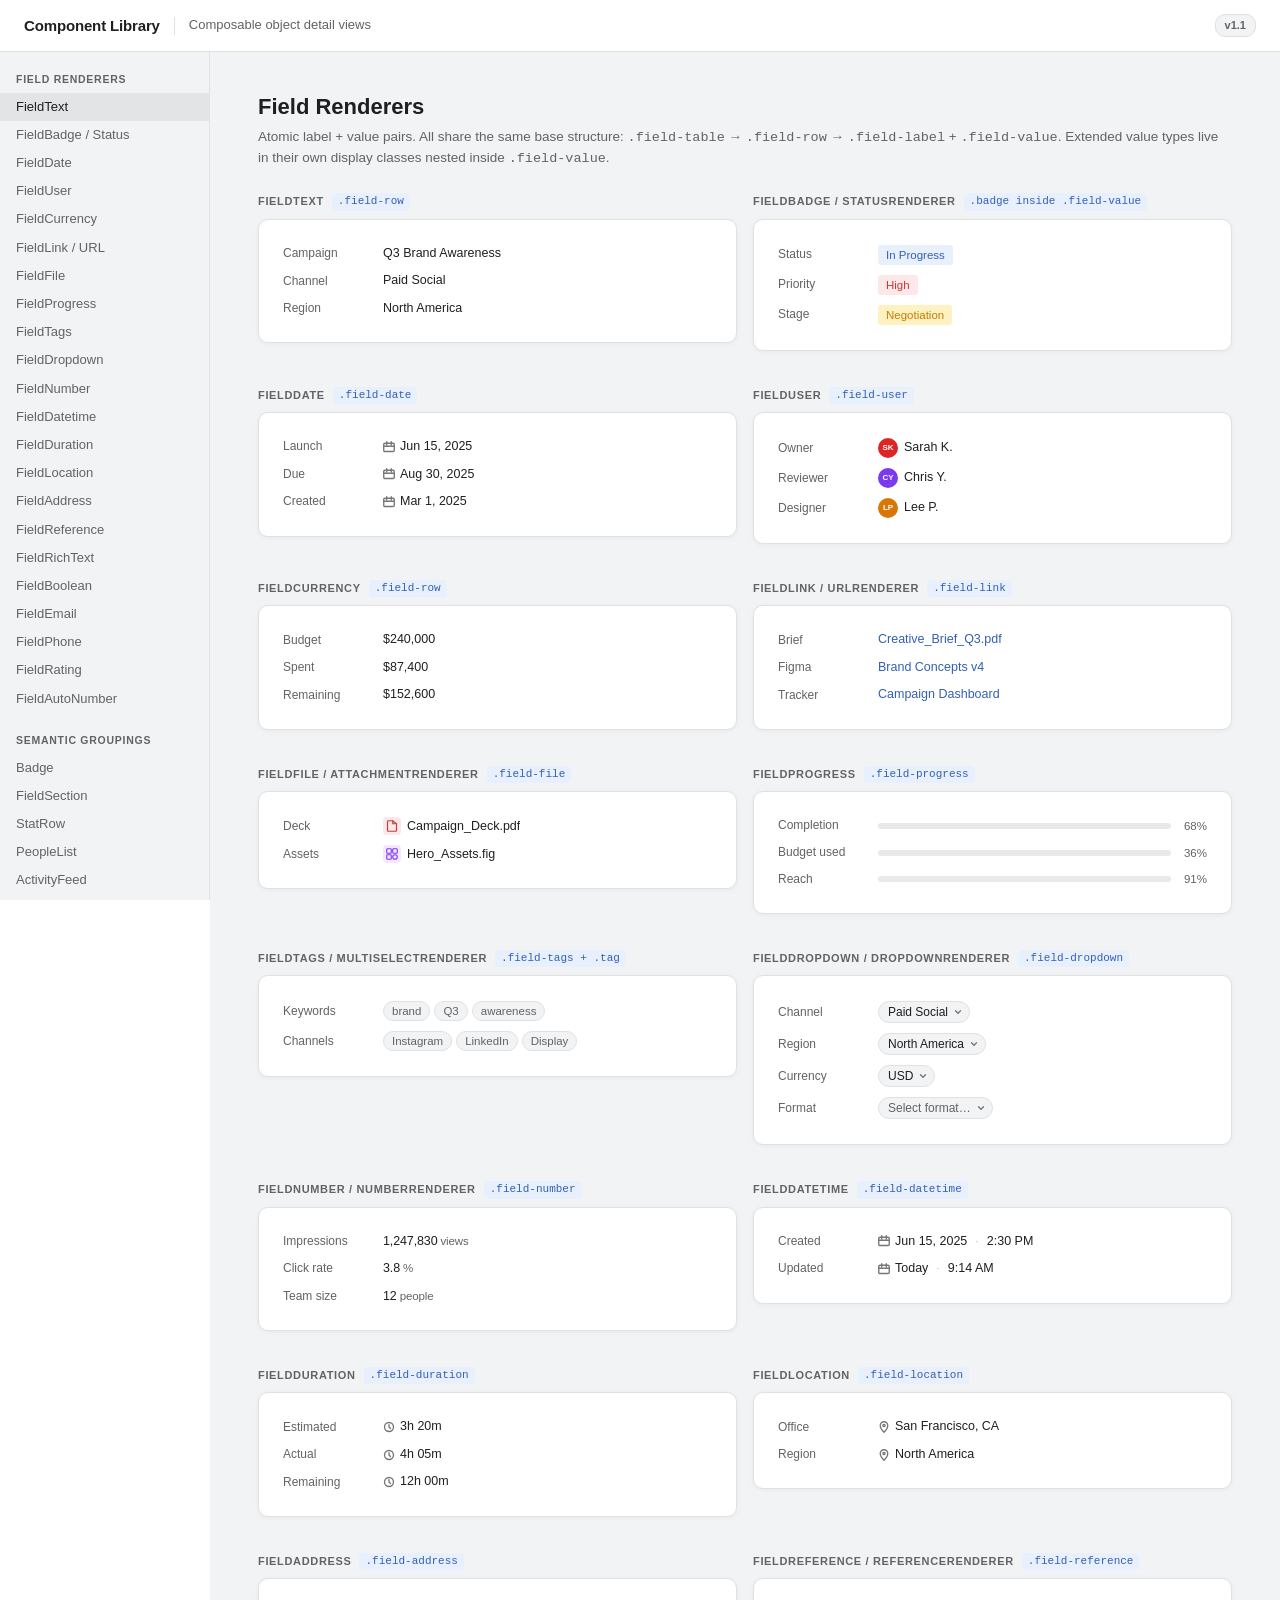
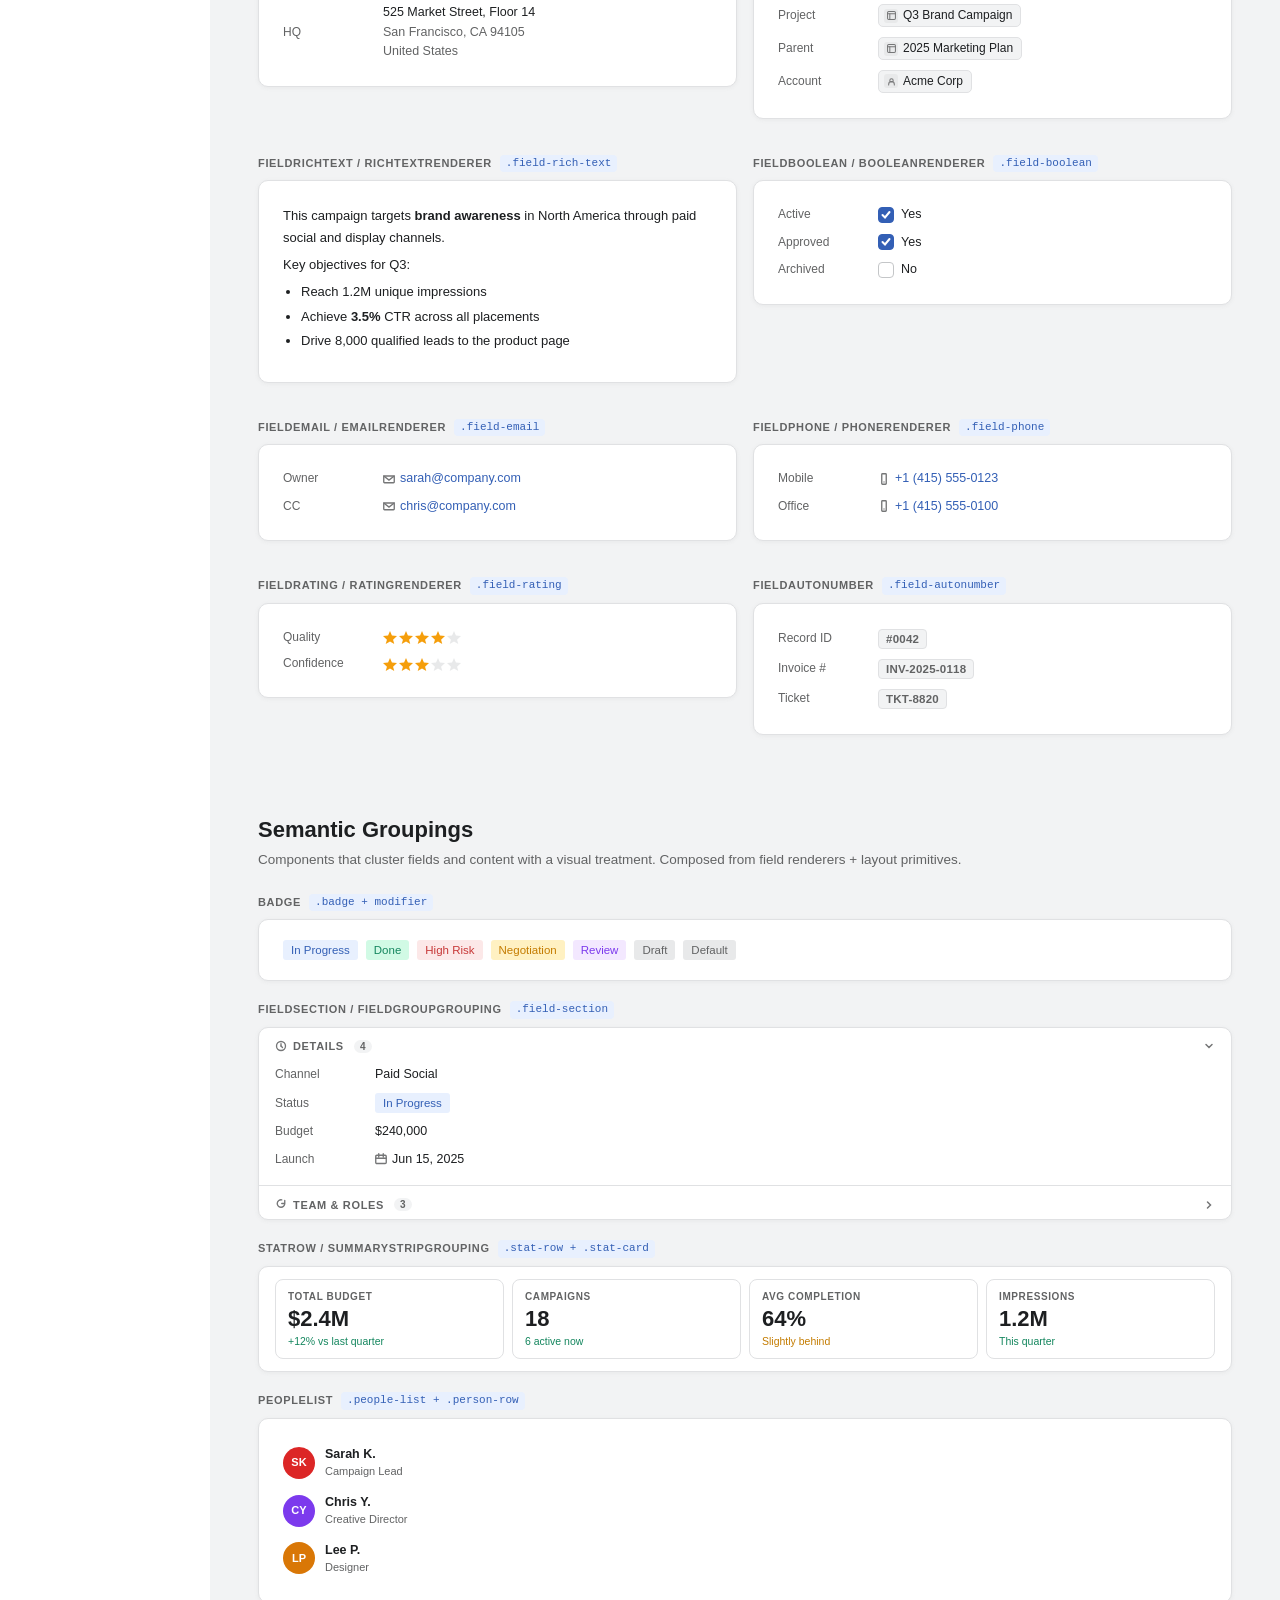
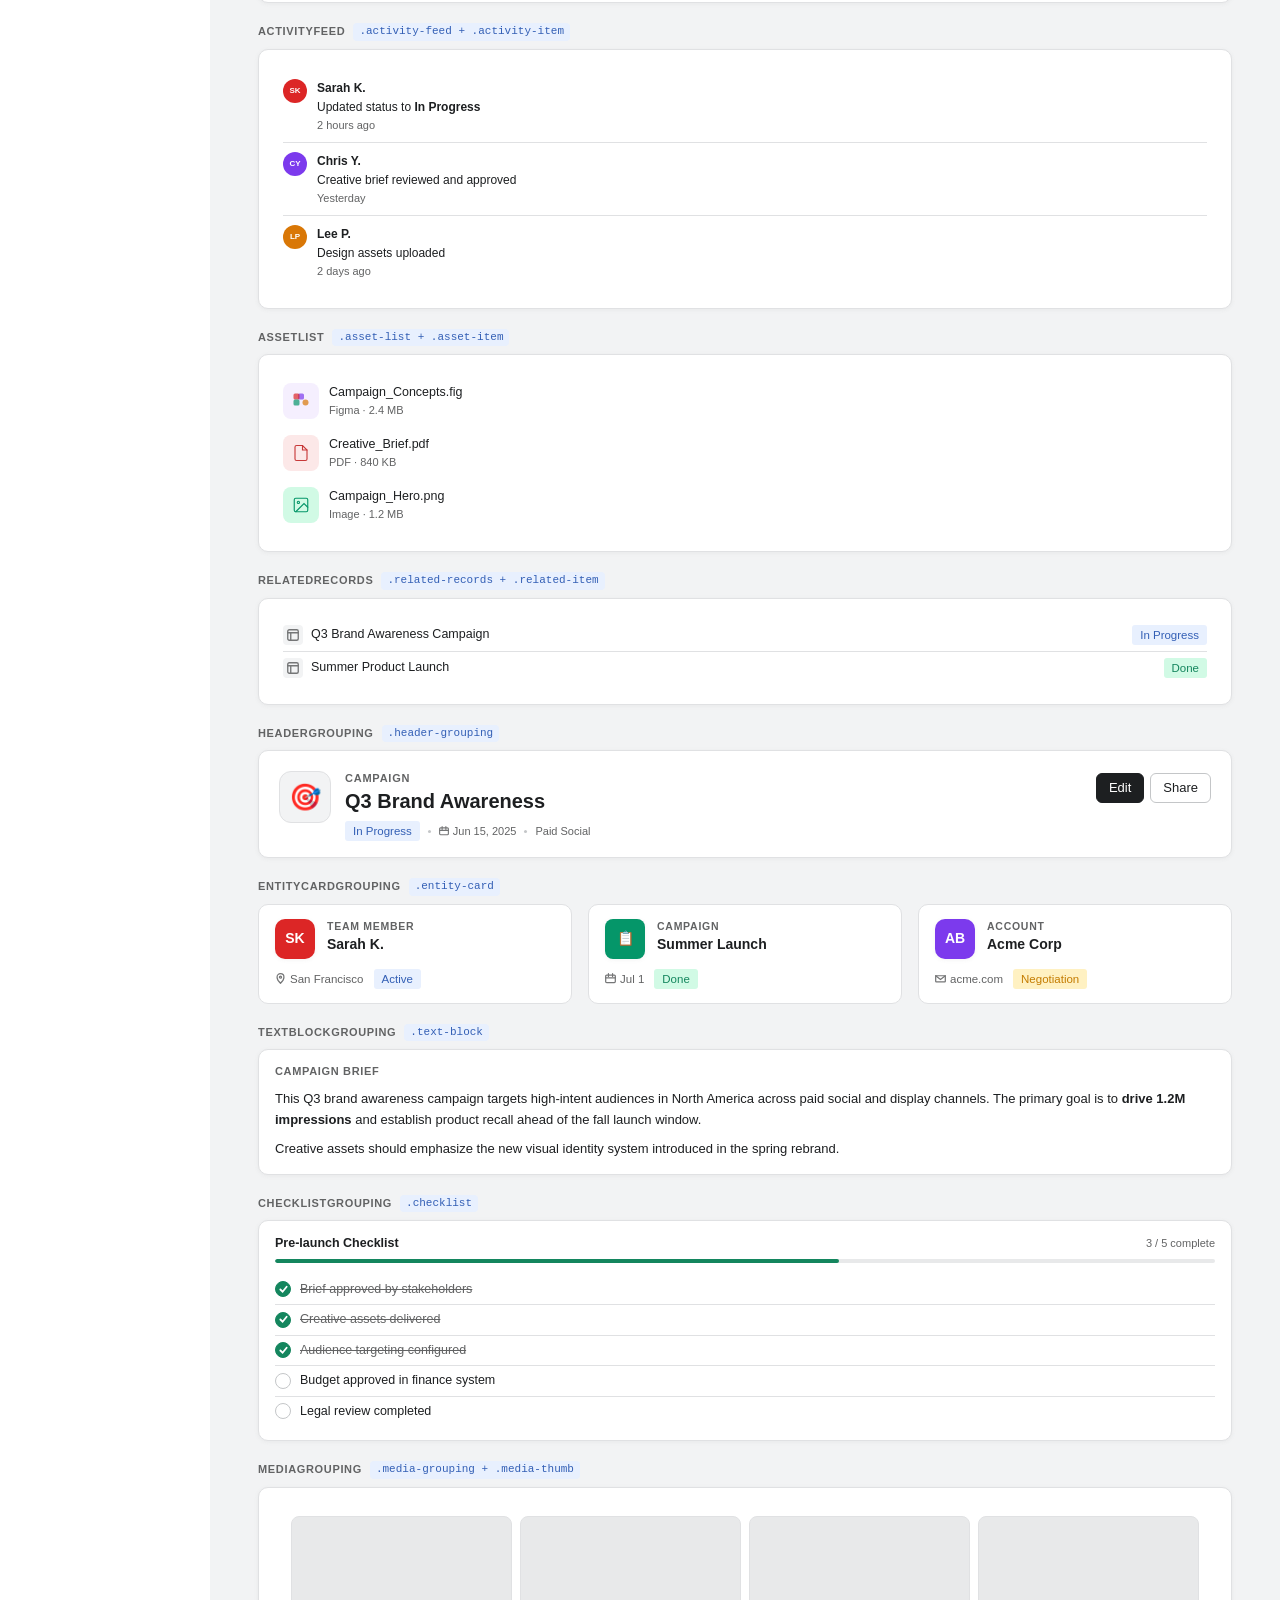
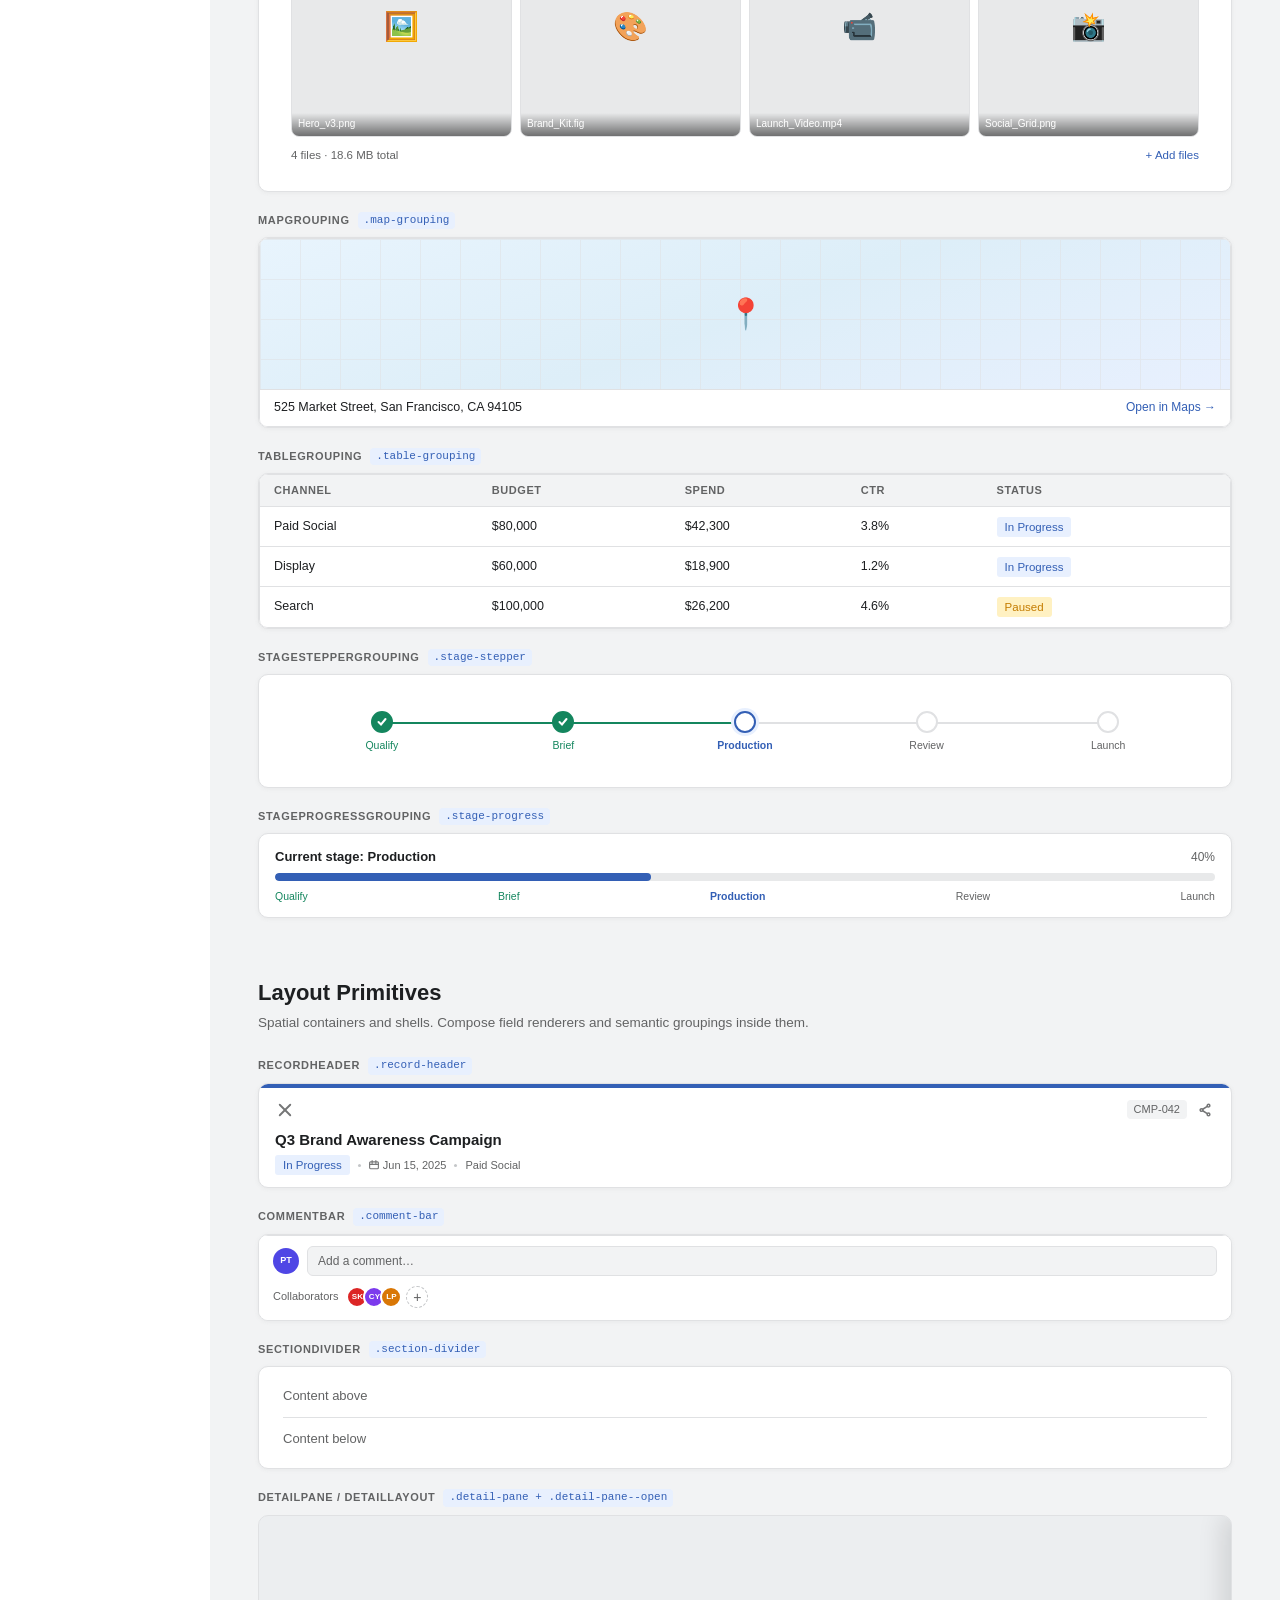
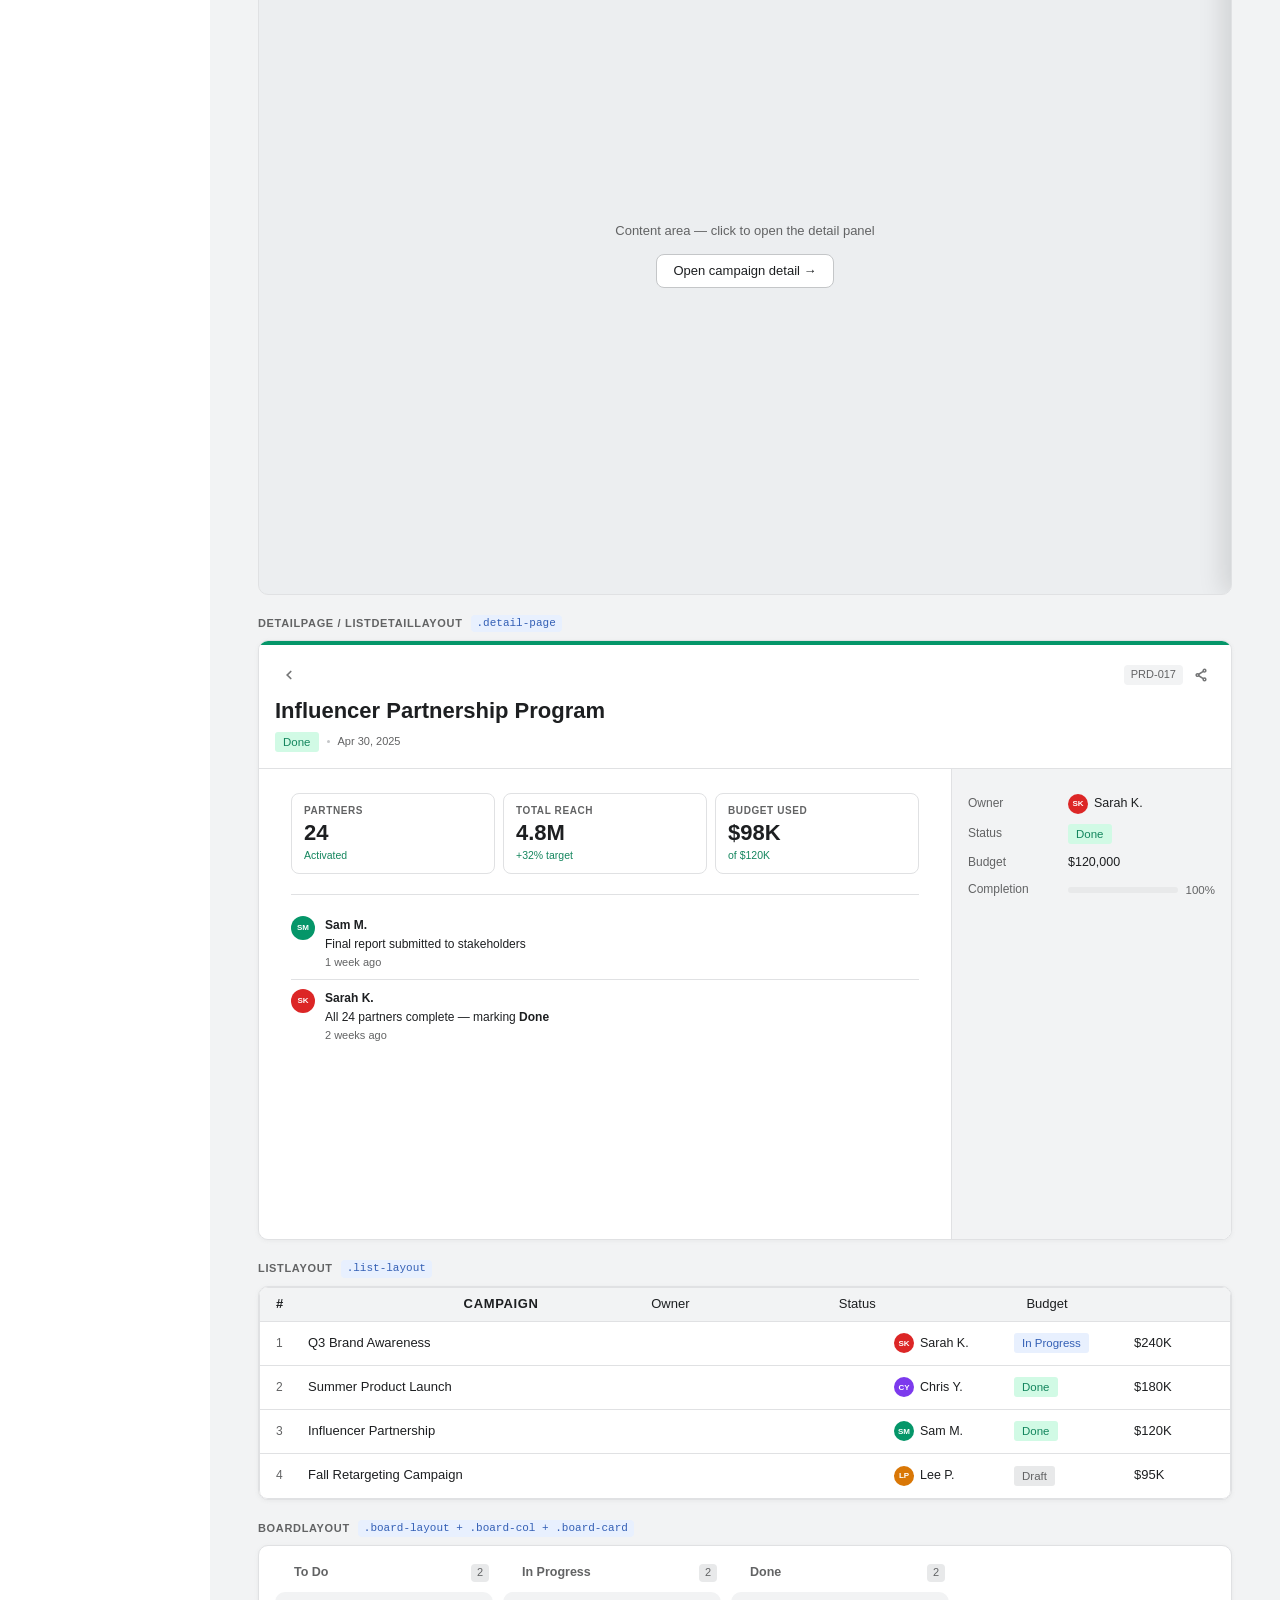
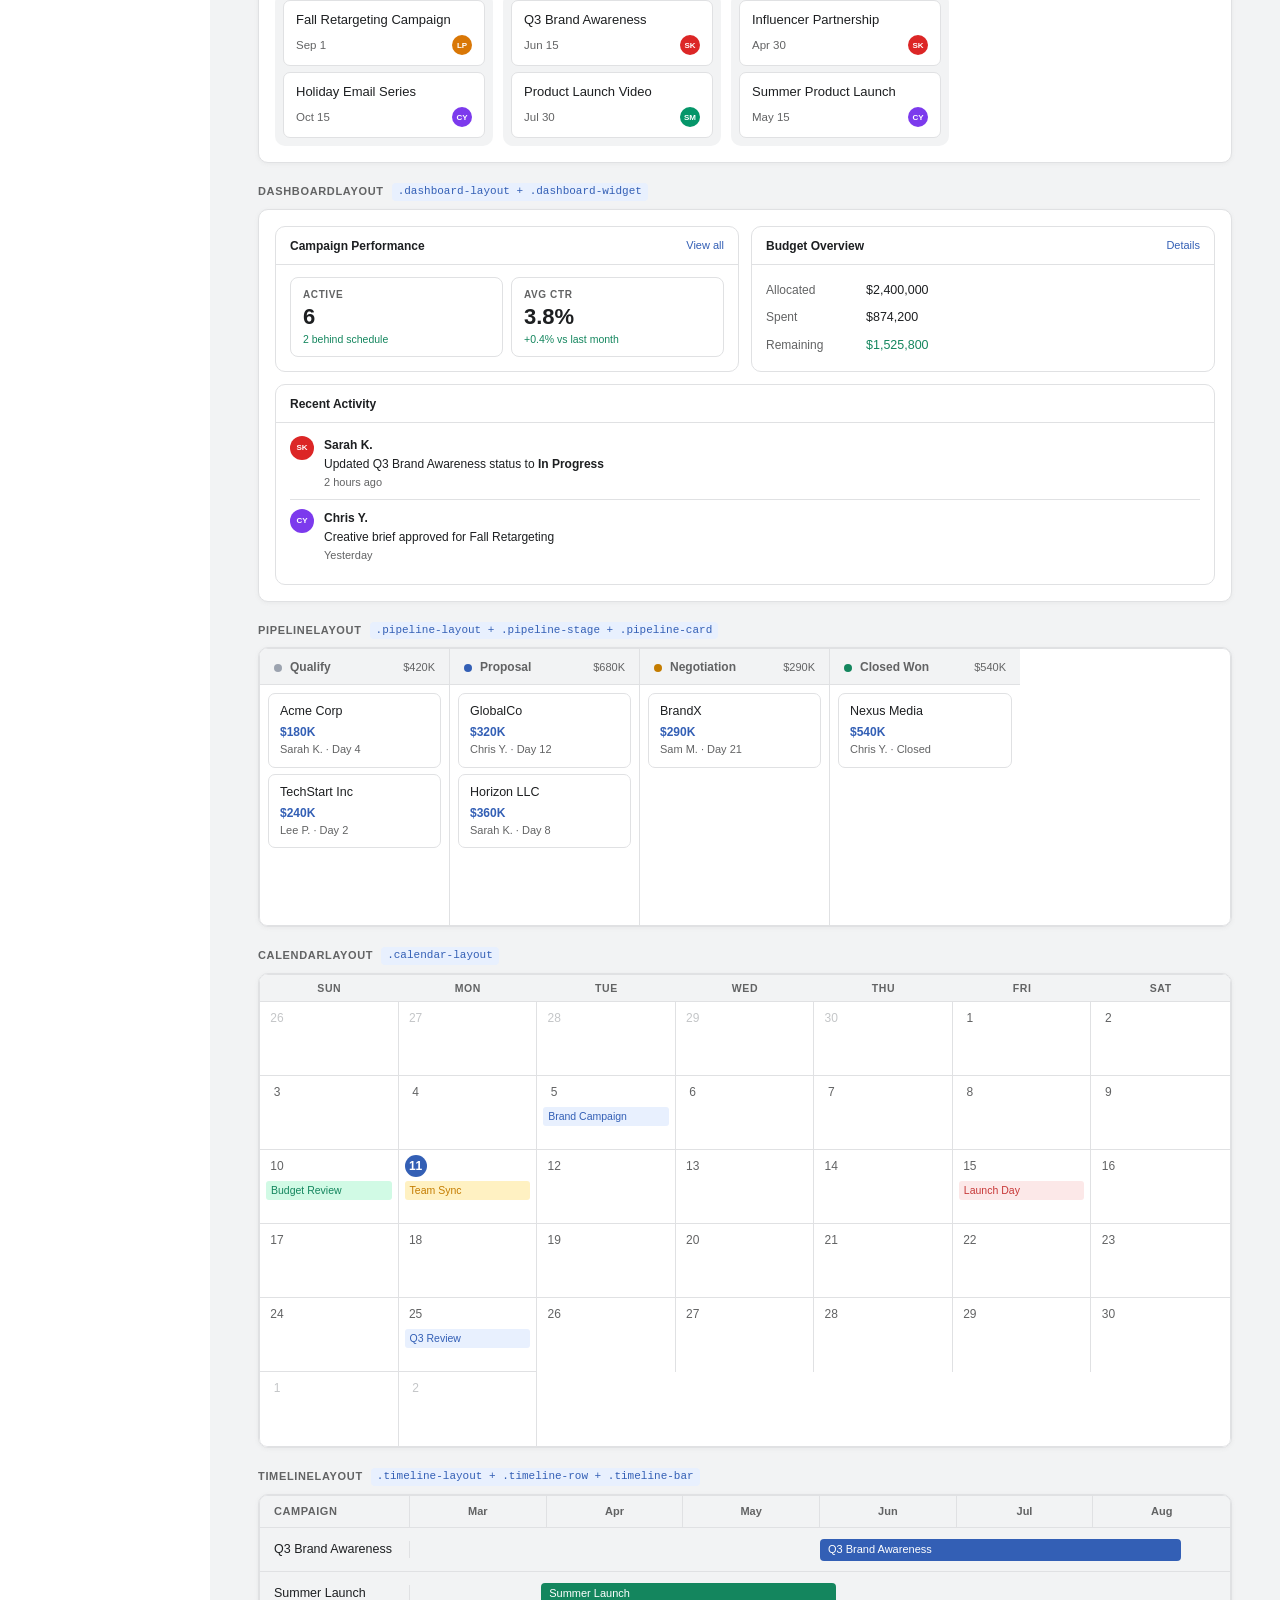
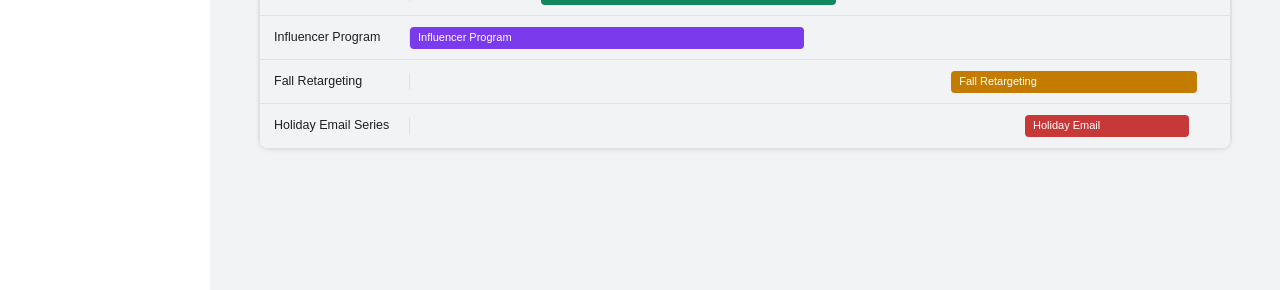
==== index.html @ 0856e13d "Initial commit: composable object detail components Field primitives, semantic groupings, and layout" ====
<!DOCTYPE html>
<html lang="en">
<head>
  <meta charset="UTF-8">
  <meta name="viewport" content="width=device-width, initial-scale=1.0">
  <title>Component Library</title>
  <link rel="stylesheet" href="tokens.css">
  <link rel="stylesheet" href="components.css">
  <style>
    /* ── Showcase chrome ─────────────────────────────────────────── */
    html { scroll-behavior: smooth; }
    body { display: flex; flex-direction: column; min-height: 100vh; }

    .sc-topbar {
      height: 52px; flex-shrink: 0; border-bottom: 1px solid var(--border);
      background: var(--bg); display: flex; align-items: center;
      padding: 0 24px; gap: 14px; position: sticky; top: 0; z-index: 100;
    }
    .sc-topbar-logo { font-size: 15px; font-weight: 700; color: var(--text); letter-spacing: -0.01em; }
    .sc-topbar-sep { width: 1px; height: 18px; background: var(--border); flex-shrink: 0; }
    .sc-topbar-subtitle { font-size: 13px; color: var(--text-weak); }
    .sc-topbar-chip {
      margin-left: auto; font-size: 11px; font-weight: 600; padding: 3px 9px;
      border-radius: 10px; background: var(--bg-medium); color: var(--text-weak);
      border: 1px solid var(--border);
    }

    .sc-layout { display: flex; flex: 1; }

    .sc-nav {
      width: 210px; flex-shrink: 0; border-right: 1px solid var(--border);
      background: var(--bg-medium); padding: 20px 0 32px;
      position: sticky; top: 52px; height: calc(100vh - 52px); overflow-y: auto;
    }
    .sc-nav-group { margin-bottom: 20px; }
    .sc-nav-group-label {
      font-size: 10.5px; font-weight: 700; letter-spacing: 0.07em;
      text-transform: uppercase; color: var(--text-weak); padding: 0 16px 6px;
    }
    .sc-nav-link {
      display: block; padding: 5px 16px; font-size: 13px; color: var(--text-weak);
      text-decoration: none;
      transition: color var(--duration) var(--ease), background var(--duration) var(--ease);
    }
    .sc-nav-link:hover { color: var(--text); background: var(--bg-hover); }
    .sc-nav-link--active { color: var(--text); font-weight: 500; background: var(--bg-active); }

    .sc-main { flex: 1; min-width: 0; padding: 40px 48px 80px; background: var(--bg-medium); }

    .sc-section { margin-bottom: 60px; }
    .sc-section-header { margin-bottom: 24px; }
    .sc-section-title { font-size: 22px; font-weight: 700; color: var(--text); margin-bottom: 4px; }
    .sc-section-desc { font-size: 13.5px; color: var(--text-weak); line-height: 1.5; }

    .sc-component { margin-bottom: 20px; }
    .sc-component-label {
      font-size: 11px; font-weight: 700; letter-spacing: 0.06em;
      text-transform: uppercase; color: var(--text-weak); margin-bottom: 8px;
      display: flex; align-items: center; gap: 8px;
    }
    .sc-component-class {
      font-size: 11px; font-weight: 500; font-family: 'Menlo','Monaco',monospace;
      letter-spacing: 0; text-transform: none; color: var(--badge-blue-text);
      background: var(--badge-blue-bg); padding: 1px 6px; border-radius: 4px;
    }

    .sc-canvas {
      background: var(--bg); border: 1px solid var(--border); border-radius: 10px;
      padding: 20px 24px; box-shadow: var(--shadow-sm);
    }
    .sc-canvas--tight { padding: 0; overflow: hidden; }
    .sc-canvas--flush { padding: 0; }
    .sc-canvas--pad   { padding: 16px; }

    .sc-grid { display: grid; grid-template-columns: repeat(auto-fill, minmax(320px, 1fr)); gap: 16px; }
    .sc-grid--3 { display: grid; grid-template-columns: repeat(3, 1fr); gap: 16px; }
    .sc-grid--2 { display: grid; grid-template-columns: repeat(2, 1fr); gap: 16px; }

    /* Full detail pane demo */
    .sc-pane-demo {
      position: relative; height: 680px;
      background: #eceef0; border: 1px solid var(--border); border-radius: 10px;
      overflow: hidden; display: flex; align-items: stretch;
    }
    .sc-pane-demo__placeholder {
      flex: 1; display: flex; flex-direction: column; align-items: center; justify-content: center; gap: 14px;
    }
    .sc-pane-demo__placeholder-text { font-size: 13px; color: var(--text-weak); }
    .sc-trigger-btn {
      height: 34px; padding: 0 16px; border-radius: 8px;
      border: 1px solid var(--border-strong); background: var(--bg);
      font-size: 13px; font-weight: 500; font-family: inherit; color: var(--text);
      cursor: pointer; transition: background var(--duration) var(--ease);
    }
    .sc-trigger-btn:hover { background: var(--bg-medium); }
    .sc-page-demo { height: 600px; border: 1px solid var(--border); border-radius: 10px; overflow: hidden; box-shadow: var(--shadow-sm); }
    .sc-layout-demo { border: 1px solid var(--border); border-radius: 10px; overflow: hidden; box-shadow: var(--shadow-sm); }
  </style>
</head>
<body>

  <header class="sc-topbar">
    <span class="sc-topbar-logo">Component Library</span>
    <div class="sc-topbar-sep"></div>
    <span class="sc-topbar-subtitle">Composable object detail views</span>
    <span class="sc-topbar-chip">v1.1</span>
  </header>

  <div class="sc-layout">

    <!-- ── Sidebar nav ───────────────────────────────────────────── -->
    <nav class="sc-nav" aria-label="Component sections">
      <div class="sc-nav-group">
        <div class="sc-nav-group-label">Field Renderers</div>
        <a href="#field-text"         class="sc-nav-link">FieldText</a>
        <a href="#field-badge"        class="sc-nav-link">FieldBadge / Status</a>
        <a href="#field-date"         class="sc-nav-link">FieldDate</a>
        <a href="#field-user"         class="sc-nav-link">FieldUser</a>
        <a href="#field-currency"     class="sc-nav-link">FieldCurrency</a>
        <a href="#field-link"         class="sc-nav-link">FieldLink / URL</a>
        <a href="#field-file"         class="sc-nav-link">FieldFile</a>
        <a href="#field-progress"     class="sc-nav-link">FieldProgress</a>
        <a href="#field-tags"         class="sc-nav-link">FieldTags</a>
        <a href="#field-dropdown"     class="sc-nav-link">FieldDropdown</a>
        <a href="#field-number"       class="sc-nav-link">FieldNumber</a>
        <a href="#field-datetime"     class="sc-nav-link">FieldDatetime</a>
        <a href="#field-duration"     class="sc-nav-link">FieldDuration</a>
        <a href="#field-location"     class="sc-nav-link">FieldLocation</a>
        <a href="#field-address"      class="sc-nav-link">FieldAddress</a>
        <a href="#field-reference"    class="sc-nav-link">FieldReference</a>
        <a href="#field-rich-text"    class="sc-nav-link">FieldRichText</a>
        <a href="#field-boolean"      class="sc-nav-link">FieldBoolean</a>
        <a href="#field-email"        class="sc-nav-link">FieldEmail</a>
        <a href="#field-phone"        class="sc-nav-link">FieldPhone</a>
        <a href="#field-rating"       class="sc-nav-link">FieldRating</a>
        <a href="#field-autonumber"   class="sc-nav-link">FieldAutoNumber</a>
      </div>
      <div class="sc-nav-group">
        <div class="sc-nav-group-label">Semantic Groupings</div>
        <a href="#badge"               class="sc-nav-link">Badge</a>
        <a href="#field-section"       class="sc-nav-link">FieldSection</a>
        <a href="#stat-row"            class="sc-nav-link">StatRow</a>
        <a href="#people-list"         class="sc-nav-link">PeopleList</a>
        <a href="#activity-feed"       class="sc-nav-link">ActivityFeed</a>
        <a href="#asset-list"          class="sc-nav-link">AssetList</a>
        <a href="#related-records"     class="sc-nav-link">RelatedRecords</a>
        <a href="#header-grouping"     class="sc-nav-link">HeaderGrouping</a>
        <a href="#entity-card"         class="sc-nav-link">EntityCardGrouping</a>
        <a href="#text-block"          class="sc-nav-link">TextBlockGrouping</a>
        <a href="#checklist"           class="sc-nav-link">ChecklistGrouping</a>
        <a href="#media-grouping"      class="sc-nav-link">MediaGrouping</a>
        <a href="#map-grouping"        class="sc-nav-link">MapGrouping</a>
        <a href="#table-grouping"      class="sc-nav-link">TableGrouping</a>
        <a href="#stage-stepper"       class="sc-nav-link">StageStepperGrouping</a>
        <a href="#stage-progress"      class="sc-nav-link">StageProgressGrouping</a>
      </div>
      <div class="sc-nav-group">
        <div class="sc-nav-group-label">Layout Primitives</div>
        <a href="#record-header"    class="sc-nav-link">RecordHeader</a>
        <a href="#comment-bar"      class="sc-nav-link">CommentBar</a>
        <a href="#section-divider"  class="sc-nav-link">SectionDivider</a>
        <a href="#detail-pane"      class="sc-nav-link">DetailPane</a>
        <a href="#detail-page"      class="sc-nav-link">DetailPage</a>
        <a href="#list-layout"      class="sc-nav-link">ListLayout</a>
        <a href="#board-layout"     class="sc-nav-link">BoardLayout</a>
        <a href="#dashboard-layout" class="sc-nav-link">DashboardLayout</a>
        <a href="#pipeline-layout"  class="sc-nav-link">PipelineLayout</a>
        <a href="#calendar-layout"  class="sc-nav-link">CalendarLayout</a>
        <a href="#timeline-layout"  class="sc-nav-link">TimelineLayout</a>
      </div>
    </nav>

    <main class="sc-main">


      <!-- ════════════════════════════════════════════
           FIELD RENDERERS
           ════════════════════════════════════════════ -->

      <section class="sc-section" id="field-text">
        <div class="sc-section-header">
          <h2 class="sc-section-title">Field Renderers</h2>
          <p class="sc-section-desc">Atomic label + value pairs. All share the same base structure: <code>.field-table</code> → <code>.field-row</code> → <code>.field-label</code> + <code>.field-value</code>. Extended value types live in their own display classes nested inside <code>.field-value</code>.</p>
        </div>
        <div class="sc-grid">

          <!-- FieldText -->
          <div class="sc-component" id="field-text">
            <div class="sc-component-label">FieldText <span class="sc-component-class">.field-row</span></div>
            <div class="sc-canvas">
              <div class="field-table">
                <div class="field-row"><span class="field-label">Campaign</span><span class="field-value">Q3 Brand Awareness</span></div>
                <div class="field-row"><span class="field-label">Channel</span><span class="field-value">Paid Social</span></div>
                <div class="field-row"><span class="field-label">Region</span><span class="field-value">North America</span></div>
              </div>
            </div>
          </div>

          <!-- FieldBadge / Status -->
          <div class="sc-component" id="field-badge">
            <div class="sc-component-label">FieldBadge / StatusRenderer <span class="sc-component-class">.badge inside .field-value</span></div>
            <div class="sc-canvas">
              <div class="field-table">
                <div class="field-row"><span class="field-label">Status</span><span class="field-value"><span class="badge badge--blue">In Progress</span></span></div>
                <div class="field-row"><span class="field-label">Priority</span><span class="field-value"><span class="badge badge--red">High</span></span></div>
                <div class="field-row"><span class="field-label">Stage</span><span class="field-value"><span class="badge badge--yellow">Negotiation</span></span></div>
              </div>
            </div>
          </div>

          <!-- FieldDate -->
          <div class="sc-component" id="field-date">
            <div class="sc-component-label">FieldDate <span class="sc-component-class">.field-date</span></div>
            <div class="sc-canvas">
              <div class="field-table">
                <div class="field-row"><span class="field-label">Launch</span><span class="field-value"><span class="field-date"><svg viewBox="0 0 16 16" fill="none" stroke="currentColor" stroke-width="1.8" stroke-linecap="round"><rect x="1" y="3" width="14" height="11" rx="1.5"/><path d="M11 1v4M5 1v4M1 7h14"/></svg>Jun 15, 2025</span></span></div>
                <div class="field-row"><span class="field-label">Due</span><span class="field-value"><span class="field-date"><svg viewBox="0 0 16 16" fill="none" stroke="currentColor" stroke-width="1.8" stroke-linecap="round"><rect x="1" y="3" width="14" height="11" rx="1.5"/><path d="M11 1v4M5 1v4M1 7h14"/></svg>Aug 30, 2025</span></span></div>
                <div class="field-row"><span class="field-label">Created</span><span class="field-value"><span class="field-date"><svg viewBox="0 0 16 16" fill="none" stroke="currentColor" stroke-width="1.8" stroke-linecap="round"><rect x="1" y="3" width="14" height="11" rx="1.5"/><path d="M11 1v4M5 1v4M1 7h14"/></svg>Mar 1, 2025</span></span></div>
              </div>
            </div>
          </div>

          <!-- FieldUser -->
          <div class="sc-component" id="field-user">
            <div class="sc-component-label">FieldUser <span class="sc-component-class">.field-user</span></div>
            <div class="sc-canvas">
              <div class="field-table">
                <div class="field-row"><span class="field-label">Owner</span><span class="field-value"><span class="field-user"><span class="field-user__avatar" style="background:#dc2626">SK</span><span class="field-user__name">Sarah K.</span></span></span></div>
                <div class="field-row"><span class="field-label">Reviewer</span><span class="field-value"><span class="field-user"><span class="field-user__avatar" style="background:#7c3aed">CY</span><span class="field-user__name">Chris Y.</span></span></span></div>
                <div class="field-row"><span class="field-label">Designer</span><span class="field-value"><span class="field-user"><span class="field-user__avatar" style="background:#d97706">LP</span><span class="field-user__name">Lee P.</span></span></span></div>
              </div>
            </div>
          </div>

          <!-- FieldCurrency -->
          <div class="sc-component" id="field-currency">
            <div class="sc-component-label">FieldCurrency <span class="sc-component-class">.field-row</span></div>
            <div class="sc-canvas">
              <div class="field-table">
                <div class="field-row"><span class="field-label">Budget</span><span class="field-value">$240,000</span></div>
                <div class="field-row"><span class="field-label">Spent</span><span class="field-value">$87,400</span></div>
                <div class="field-row"><span class="field-label">Remaining</span><span class="field-value">$152,600</span></div>
              </div>
            </div>
          </div>

          <!-- FieldLink -->
          <div class="sc-component" id="field-link">
            <div class="sc-component-label">FieldLink / UrlRenderer <span class="sc-component-class">.field-link</span></div>
            <div class="sc-canvas">
              <div class="field-table">
                <div class="field-row"><span class="field-label">Brief</span><span class="field-value"><a href="#" class="field-link">Creative_Brief_Q3.pdf</a></span></div>
                <div class="field-row"><span class="field-label">Figma</span><span class="field-value"><a href="#" class="field-link">Brand Concepts v4</a></span></div>
                <div class="field-row"><span class="field-label">Tracker</span><span class="field-value"><a href="#" class="field-link">Campaign Dashboard</a></span></div>
              </div>
            </div>
          </div>

          <!-- FieldFile -->
          <div class="sc-component" id="field-file">
            <div class="sc-component-label">FieldFile / AttachmentRenderer <span class="sc-component-class">.field-file</span></div>
            <div class="sc-canvas">
              <div class="field-table">
                <div class="field-row"><span class="field-label">Deck</span><span class="field-value"><span class="field-file"><span class="field-file__icon" style="background:#fce8e8"><svg viewBox="0 0 16 16" fill="none" stroke="#c73838" stroke-width="1.5" stroke-linecap="round"><path d="M9 1H3a1 1 0 0 0-1 1v12a1 1 0 0 0 1 1h10a1 1 0 0 0 1-1V5z"/><polyline points="9 1 9 5 13 5"/></svg></span><span class="field-file__name">Campaign_Deck.pdf</span></span></span></div>
                <div class="field-row"><span class="field-label">Assets</span><span class="field-value"><span class="field-file"><span class="field-file__icon" style="background:#f3e8ff"><svg viewBox="0 0 16 16" fill="none" stroke="#7c3aed" stroke-width="1.5" stroke-linecap="round"><rect x="1" y="1" width="6" height="6" rx="1"/><rect x="9" y="1" width="6" height="6" rx="1"/><rect x="1" y="9" width="6" height="6" rx="1"/><circle cx="12" cy="12" r="3"/></svg></span><span class="field-file__name">Hero_Assets.fig</span></span></span></div>
              </div>
            </div>
          </div>

          <!-- FieldProgress -->
          <div class="sc-component" id="field-progress">
            <div class="sc-component-label">FieldProgress <span class="sc-component-class">.field-progress</span></div>
            <div class="sc-canvas">
              <div class="field-table">
                <div class="field-row"><span class="field-label">Completion</span><span class="field-value"><span class="field-progress"><span class="field-progress__track"><span class="field-progress__fill" style="width:68%"></span></span><span class="field-progress__pct">68%</span></span></span></div>
                <div class="field-row"><span class="field-label">Budget used</span><span class="field-value"><span class="field-progress"><span class="field-progress__track"><span class="field-progress__fill" style="width:36%;background:var(--badge-green-text)"></span></span><span class="field-progress__pct">36%</span></span></span></div>
                <div class="field-row"><span class="field-label">Reach</span><span class="field-value"><span class="field-progress"><span class="field-progress__track"><span class="field-progress__fill" style="width:91%;background:var(--badge-yellow-text)"></span></span><span class="field-progress__pct">91%</span></span></span></div>
              </div>
            </div>
          </div>

          <!-- FieldTags -->
          <div class="sc-component" id="field-tags">
            <div class="sc-component-label">FieldTags / MultiSelectRenderer <span class="sc-component-class">.field-tags + .tag</span></div>
            <div class="sc-canvas">
              <div class="field-table">
                <div class="field-row"><span class="field-label">Keywords</span><span class="field-value"><span class="field-tags"><span class="tag">brand</span><span class="tag">Q3</span><span class="tag">awareness</span></span></span></div>
                <div class="field-row"><span class="field-label">Channels</span><span class="field-value"><span class="field-tags"><span class="tag">Instagram</span><span class="tag">LinkedIn</span><span class="tag">Display</span></span></span></div>
              </div>
            </div>
          </div>

          <!-- FieldDropdown -->
          <div class="sc-component" id="field-dropdown">
            <div class="sc-component-label">FieldDropdown / DropdownRenderer <span class="sc-component-class">.field-dropdown</span></div>
            <div class="sc-canvas">
              <div class="field-table">
                <div class="field-row"><span class="field-label">Channel</span><span class="field-value"><button class="field-dropdown"><span class="field-dropdown__label">Paid Social</span><svg class="field-dropdown__caret" viewBox="0 0 16 16" fill="none" stroke="currentColor" stroke-width="2" stroke-linecap="round"><polyline points="4 6 8 10 12 6"/></svg></button></span></div>
                <div class="field-row"><span class="field-label">Region</span><span class="field-value"><button class="field-dropdown"><span class="field-dropdown__label">North America</span><svg class="field-dropdown__caret" viewBox="0 0 16 16" fill="none" stroke="currentColor" stroke-width="2" stroke-linecap="round"><polyline points="4 6 8 10 12 6"/></svg></button></span></div>
                <div class="field-row"><span class="field-label">Currency</span><span class="field-value"><button class="field-dropdown"><span class="field-dropdown__label">USD</span><svg class="field-dropdown__caret" viewBox="0 0 16 16" fill="none" stroke="currentColor" stroke-width="2" stroke-linecap="round"><polyline points="4 6 8 10 12 6"/></svg></button></span></div>
                <div class="field-row"><span class="field-label">Format</span><span class="field-value"><button class="field-dropdown field-dropdown--placeholder"><span class="field-dropdown__label">Select format…</span><svg class="field-dropdown__caret" viewBox="0 0 16 16" fill="none" stroke="currentColor" stroke-width="2" stroke-linecap="round"><polyline points="4 6 8 10 12 6"/></svg></button></span></div>
              </div>
            </div>
          </div>

          <!-- FieldNumber -->
          <div class="sc-component" id="field-number">
            <div class="sc-component-label">FieldNumber / NumberRenderer <span class="sc-component-class">.field-number</span></div>
            <div class="sc-canvas">
              <div class="field-table">
                <div class="field-row"><span class="field-label">Impressions</span><span class="field-value"><span class="field-number">1,247,830<span class="field-number__unit">views</span></span></span></div>
                <div class="field-row"><span class="field-label">Click rate</span><span class="field-value"><span class="field-number">3.8<span class="field-number__unit">%</span></span></span></div>
                <div class="field-row"><span class="field-label">Team size</span><span class="field-value"><span class="field-number">12<span class="field-number__unit">people</span></span></span></div>
              </div>
            </div>
          </div>

          <!-- FieldDatetime -->
          <div class="sc-component" id="field-datetime">
            <div class="sc-component-label">FieldDatetime <span class="sc-component-class">.field-datetime</span></div>
            <div class="sc-canvas">
              <div class="field-table">
                <div class="field-row"><span class="field-label">Created</span><span class="field-value"><span class="field-datetime"><svg viewBox="0 0 16 16" fill="none" stroke="currentColor" stroke-width="1.8" stroke-linecap="round"><rect x="1" y="3" width="14" height="11" rx="1.5"/><path d="M11 1v4M5 1v4M1 7h14"/></svg>Jun 15, 2025<span class="field-datetime__sep">·</span>2:30 PM</span></span></div>
                <div class="field-row"><span class="field-label">Updated</span><span class="field-value"><span class="field-datetime"><svg viewBox="0 0 16 16" fill="none" stroke="currentColor" stroke-width="1.8" stroke-linecap="round"><rect x="1" y="3" width="14" height="11" rx="1.5"/><path d="M11 1v4M5 1v4M1 7h14"/></svg>Today<span class="field-datetime__sep">·</span>9:14 AM</span></span></div>
              </div>
            </div>
          </div>

          <!-- FieldDuration -->
          <div class="sc-component" id="field-duration">
            <div class="sc-component-label">FieldDuration <span class="sc-component-class">.field-duration</span></div>
            <div class="sc-canvas">
              <div class="field-table">
                <div class="field-row"><span class="field-label">Estimated</span><span class="field-value"><span class="field-duration"><svg viewBox="0 0 16 16" fill="none" stroke="currentColor" stroke-width="1.8" stroke-linecap="round"><circle cx="8" cy="8" r="6"/><path d="M8 5v3l2 2"/></svg>3h 20m</span></span></div>
                <div class="field-row"><span class="field-label">Actual</span><span class="field-value"><span class="field-duration"><svg viewBox="0 0 16 16" fill="none" stroke="currentColor" stroke-width="1.8" stroke-linecap="round"><circle cx="8" cy="8" r="6"/><path d="M8 5v3l2 2"/></svg>4h 05m</span></span></div>
                <div class="field-row"><span class="field-label">Remaining</span><span class="field-value"><span class="field-duration"><svg viewBox="0 0 16 16" fill="none" stroke="currentColor" stroke-width="1.8" stroke-linecap="round"><circle cx="8" cy="8" r="6"/><path d="M8 5v3l2 2"/></svg>12h 00m</span></span></div>
              </div>
            </div>
          </div>

          <!-- FieldLocation -->
          <div class="sc-component" id="field-location">
            <div class="sc-component-label">FieldLocation <span class="sc-component-class">.field-location</span></div>
            <div class="sc-canvas">
              <div class="field-table">
                <div class="field-row"><span class="field-label">Office</span><span class="field-value"><span class="field-location"><svg viewBox="0 0 16 16" fill="none" stroke="currentColor" stroke-width="1.8" stroke-linecap="round"><path d="M8 1a5 5 0 0 1 5 5c0 4-5 9-5 9S3 10 3 6a5 5 0 0 1 5-5z"/><circle cx="8" cy="6" r="1.5"/></svg>San Francisco, CA</span></span></div>
                <div class="field-row"><span class="field-label">Region</span><span class="field-value"><span class="field-location"><svg viewBox="0 0 16 16" fill="none" stroke="currentColor" stroke-width="1.8" stroke-linecap="round"><path d="M8 1a5 5 0 0 1 5 5c0 4-5 9-5 9S3 10 3 6a5 5 0 0 1 5-5z"/><circle cx="8" cy="6" r="1.5"/></svg>North America</span></span></div>
              </div>
            </div>
          </div>

          <!-- FieldAddress -->
          <div class="sc-component" id="field-address">
            <div class="sc-component-label">FieldAddress <span class="sc-component-class">.field-address</span></div>
            <div class="sc-canvas">
              <div class="field-table">
                <div class="field-row">
                  <span class="field-label">HQ</span>
                  <span class="field-value">
                    <div class="field-address">
                      <span class="field-address__line">525 Market Street, Floor 14</span>
                      <span class="field-address__line">San Francisco, CA 94105</span>
                      <span class="field-address__line">United States</span>
                    </div>
                  </span>
                </div>
              </div>
            </div>
          </div>

          <!-- FieldReference -->
          <div class="sc-component" id="field-reference">
            <div class="sc-component-label">FieldReference / ReferenceRenderer <span class="sc-component-class">.field-reference</span></div>
            <div class="sc-canvas">
              <div class="field-table">
                <div class="field-row"><span class="field-label">Project</span><span class="field-value"><a href="#" class="field-reference"><span class="field-reference__icon"><svg viewBox="0 0 16 16" fill="none" stroke="currentColor" stroke-width="1.8" stroke-linecap="round"><rect x="1" y="1" width="14" height="14" rx="2"/><line x1="1" y1="5" x2="15" y2="5"/><line x1="5" y1="5" x2="5" y2="15"/></svg></span><span class="field-reference__name">Q3 Brand Campaign</span></a></span></div>
                <div class="field-row"><span class="field-label">Parent</span><span class="field-value"><a href="#" class="field-reference"><span class="field-reference__icon"><svg viewBox="0 0 16 16" fill="none" stroke="currentColor" stroke-width="1.8" stroke-linecap="round"><rect x="1" y="1" width="14" height="14" rx="2"/><line x1="1" y1="5" x2="15" y2="5"/><line x1="5" y1="5" x2="5" y2="15"/></svg></span><span class="field-reference__name">2025 Marketing Plan</span></a></span></div>
                <div class="field-row"><span class="field-label">Account</span><span class="field-value"><a href="#" class="field-reference"><span class="field-reference__icon"><svg viewBox="0 0 16 16" fill="none" stroke="currentColor" stroke-width="1.8" stroke-linecap="round"><path d="M13 14v-1a4 4 0 0 0-10 0v1"/><circle cx="8" cy="6" r="3"/></svg></span><span class="field-reference__name">Acme Corp</span></a></span></div>
              </div>
            </div>
          </div>

          <!-- FieldRichText -->
          <div class="sc-component" id="field-rich-text">
            <div class="sc-component-label">FieldRichText / RichTextRenderer <span class="sc-component-class">.field-rich-text</span></div>
            <div class="sc-canvas">
              <div class="field-rich-text">
                <p>This campaign targets <strong>brand awareness</strong> in North America through paid social and display channels.</p>
                <p>Key objectives for Q3:</p>
                <ul>
                  <li>Reach 1.2M unique impressions</li>
                  <li>Achieve <strong>3.5%</strong> CTR across all placements</li>
                  <li>Drive 8,000 qualified leads to the product page</li>
                </ul>
              </div>
            </div>
          </div>

          <!-- FieldBoolean -->
          <div class="sc-component" id="field-boolean">
            <div class="sc-component-label">FieldBoolean / BooleanRenderer <span class="sc-component-class">.field-boolean</span></div>
            <div class="sc-canvas">
              <div class="field-table">
                <div class="field-row"><span class="field-label">Active</span><span class="field-value"><span class="field-boolean"><span class="field-boolean__check field-boolean__check--checked"><svg viewBox="0 0 10 10" fill="none" stroke="currentColor" stroke-width="2" stroke-linecap="round"><polyline points="1.5 5 4 7.5 8.5 2"/></svg></span><span class="field-boolean__label">Yes</span></span></span></div>
                <div class="field-row"><span class="field-label">Approved</span><span class="field-value"><span class="field-boolean"><span class="field-boolean__check field-boolean__check--checked"><svg viewBox="0 0 10 10" fill="none" stroke="currentColor" stroke-width="2" stroke-linecap="round"><polyline points="1.5 5 4 7.5 8.5 2"/></svg></span><span class="field-boolean__label">Yes</span></span></span></div>
                <div class="field-row"><span class="field-label">Archived</span><span class="field-value"><span class="field-boolean"><span class="field-boolean__check"></span><span class="field-boolean__label">No</span></span></span></div>
              </div>
            </div>
          </div>

          <!-- FieldEmail -->
          <div class="sc-component" id="field-email">
            <div class="sc-component-label">FieldEmail / EmailRenderer <span class="sc-component-class">.field-email</span></div>
            <div class="sc-canvas">
              <div class="field-table">
                <div class="field-row"><span class="field-label">Owner</span><span class="field-value"><span class="field-email"><svg viewBox="0 0 16 16" fill="none" stroke="currentColor" stroke-width="1.8" stroke-linecap="round"><path d="M2 4h12a1 1 0 0 1 1 1v7a1 1 0 0 1-1 1H2a1 1 0 0 1-1-1V5a1 1 0 0 1 1-1z"/><polyline points="1 4 8 9.5 15 4"/></svg><a href="mailto:sarah@company.com" class="field-link">sarah@company.com</a></span></span></div>
                <div class="field-row"><span class="field-label">CC</span><span class="field-value"><span class="field-email"><svg viewBox="0 0 16 16" fill="none" stroke="currentColor" stroke-width="1.8" stroke-linecap="round"><path d="M2 4h12a1 1 0 0 1 1 1v7a1 1 0 0 1-1 1H2a1 1 0 0 1-1-1V5a1 1 0 0 1 1-1z"/><polyline points="1 4 8 9.5 15 4"/></svg><a href="mailto:chris@company.com" class="field-link">chris@company.com</a></span></span></div>
              </div>
            </div>
          </div>

          <!-- FieldPhone -->
          <div class="sc-component" id="field-phone">
            <div class="sc-component-label">FieldPhone / PhoneRenderer <span class="sc-component-class">.field-phone</span></div>
            <div class="sc-canvas">
              <div class="field-table">
                <div class="field-row"><span class="field-label">Mobile</span><span class="field-value"><span class="field-phone"><svg viewBox="0 0 16 16" fill="none" stroke="currentColor" stroke-width="1.8" stroke-linecap="round"><path d="M10 1H6a1 1 0 0 0-1 1v12a1 1 0 0 0 1 1h4a1 1 0 0 0 1-1V2a1 1 0 0 0-1-1z"/><line x1="8" y1="12" x2="8.01" y2="12"/></svg><a href="tel:+14155550123" class="field-link">+1 (415) 555-0123</a></span></span></div>
                <div class="field-row"><span class="field-label">Office</span><span class="field-value"><span class="field-phone"><svg viewBox="0 0 16 16" fill="none" stroke="currentColor" stroke-width="1.8" stroke-linecap="round"><path d="M10 1H6a1 1 0 0 0-1 1v12a1 1 0 0 0 1 1h4a1 1 0 0 0 1-1V2a1 1 0 0 0-1-1z"/><line x1="8" y1="12" x2="8.01" y2="12"/></svg><a href="tel:+14155550100" class="field-link">+1 (415) 555-0100</a></span></span></div>
              </div>
            </div>
          </div>

          <!-- FieldRating -->
          <div class="sc-component" id="field-rating">
            <div class="sc-component-label">FieldRating / RatingRenderer <span class="sc-component-class">.field-rating</span></div>
            <div class="sc-canvas">
              <div class="field-table">
                <div class="field-row"><span class="field-label">Quality</span><span class="field-value"><span class="field-rating">
                  <svg class="field-rating__star field-rating__star--filled" viewBox="0 0 16 16" fill="currentColor"><polygon points="8,1 10.2,6.3 16,6.9 11.5,11.1 12.9,16 8,13.1 3.1,16 4.5,11.1 0,6.9 5.8,6.3"/></svg>
                  <svg class="field-rating__star field-rating__star--filled" viewBox="0 0 16 16" fill="currentColor"><polygon points="8,1 10.2,6.3 16,6.9 11.5,11.1 12.9,16 8,13.1 3.1,16 4.5,11.1 0,6.9 5.8,6.3"/></svg>
                  <svg class="field-rating__star field-rating__star--filled" viewBox="0 0 16 16" fill="currentColor"><polygon points="8,1 10.2,6.3 16,6.9 11.5,11.1 12.9,16 8,13.1 3.1,16 4.5,11.1 0,6.9 5.8,6.3"/></svg>
                  <svg class="field-rating__star field-rating__star--filled" viewBox="0 0 16 16" fill="currentColor"><polygon points="8,1 10.2,6.3 16,6.9 11.5,11.1 12.9,16 8,13.1 3.1,16 4.5,11.1 0,6.9 5.8,6.3"/></svg>
                  <svg class="field-rating__star field-rating__star--empty" viewBox="0 0 16 16" fill="currentColor"><polygon points="8,1 10.2,6.3 16,6.9 11.5,11.1 12.9,16 8,13.1 3.1,16 4.5,11.1 0,6.9 5.8,6.3"/></svg>
                </span></span></div>
                <div class="field-row"><span class="field-label">Confidence</span><span class="field-value"><span class="field-rating">
                  <svg class="field-rating__star field-rating__star--filled" viewBox="0 0 16 16" fill="currentColor"><polygon points="8,1 10.2,6.3 16,6.9 11.5,11.1 12.9,16 8,13.1 3.1,16 4.5,11.1 0,6.9 5.8,6.3"/></svg>
                  <svg class="field-rating__star field-rating__star--filled" viewBox="0 0 16 16" fill="currentColor"><polygon points="8,1 10.2,6.3 16,6.9 11.5,11.1 12.9,16 8,13.1 3.1,16 4.5,11.1 0,6.9 5.8,6.3"/></svg>
                  <svg class="field-rating__star field-rating__star--filled" viewBox="0 0 16 16" fill="currentColor"><polygon points="8,1 10.2,6.3 16,6.9 11.5,11.1 12.9,16 8,13.1 3.1,16 4.5,11.1 0,6.9 5.8,6.3"/></svg>
                  <svg class="field-rating__star field-rating__star--empty" viewBox="0 0 16 16" fill="currentColor"><polygon points="8,1 10.2,6.3 16,6.9 11.5,11.1 12.9,16 8,13.1 3.1,16 4.5,11.1 0,6.9 5.8,6.3"/></svg>
                  <svg class="field-rating__star field-rating__star--empty" viewBox="0 0 16 16" fill="currentColor"><polygon points="8,1 10.2,6.3 16,6.9 11.5,11.1 12.9,16 8,13.1 3.1,16 4.5,11.1 0,6.9 5.8,6.3"/></svg>
                </span></span></div>
              </div>
            </div>
          </div>

          <!-- FieldAutoNumber -->
          <div class="sc-component" id="field-autonumber">
            <div class="sc-component-label">FieldAutoNumber <span class="sc-component-class">.field-autonumber</span></div>
            <div class="sc-canvas">
              <div class="field-table">
                <div class="field-row"><span class="field-label">Record ID</span><span class="field-value"><span class="field-autonumber">#0042</span></span></div>
                <div class="field-row"><span class="field-label">Invoice #</span><span class="field-value"><span class="field-autonumber">INV-2025-0118</span></span></div>
                <div class="field-row"><span class="field-label">Ticket</span><span class="field-value"><span class="field-autonumber">TKT-8820</span></span></div>
              </div>
            </div>
          </div>

        </div><!-- /sc-grid -->
      </section>


      <!-- ════════════════════════════════════════════
           SEMANTIC GROUPINGS
           ════════════════════════════════════════════ -->

      <section class="sc-section" id="badge">
        <div class="sc-section-header">
          <h2 class="sc-section-title">Semantic Groupings</h2>
          <p class="sc-section-desc">Components that cluster fields and content with a visual treatment. Composed from field renderers + layout primitives.</p>
        </div>

        <!-- Badge -->
        <div class="sc-component" id="badge">
          <div class="sc-component-label">Badge <span class="sc-component-class">.badge + modifier</span></div>
          <div class="sc-canvas">
            <div style="display:flex;flex-wrap:wrap;gap:8px;align-items:center">
              <span class="badge badge--blue">In Progress</span>
              <span class="badge badge--green">Done</span>
              <span class="badge badge--red">High Risk</span>
              <span class="badge badge--yellow">Negotiation</span>
              <span class="badge badge--purple">Review</span>
              <span class="badge badge--neutral">Draft</span>
              <span class="badge">Default</span>
            </div>
          </div>
        </div>

        <!-- FieldSection -->
        <div class="sc-component" id="field-section">
          <div class="sc-component-label">FieldSection / FieldGroupGrouping <span class="sc-component-class">.field-section</span></div>
          <div class="sc-canvas sc-canvas--tight">
            <div class="field-section" style="border-top:none">
              <button class="field-section__title" aria-expanded="true">
                <svg viewBox="0 0 16 16" fill="none" stroke="currentColor" stroke-width="1.8" stroke-linecap="round"><circle cx="8" cy="8" r="6"/><line x1="8" y1="5" x2="8" y2="8"/><line x1="8" y1="8" x2="10" y2="10"/></svg>
                Details
                <span class="field-section__count">4</span>
                <svg class="field-section__chevron" viewBox="0 0 16 16" fill="none" stroke="currentColor" stroke-width="2" stroke-linecap="round"><polyline points="4 6 8 10 12 6"/></svg>
              </button>
              <div class="field-section__body">
                <div class="field-table">
                  <div class="field-row"><span class="field-label">Channel</span><span class="field-value">Paid Social</span></div>
                  <div class="field-row"><span class="field-label">Status</span><span class="field-value"><span class="badge badge--blue">In Progress</span></span></div>
                  <div class="field-row"><span class="field-label">Budget</span><span class="field-value">$240,000</span></div>
                  <div class="field-row"><span class="field-label">Launch</span><span class="field-value"><span class="field-date"><svg viewBox="0 0 16 16" fill="none" stroke="currentColor" stroke-width="1.8" stroke-linecap="round"><rect x="1" y="3" width="14" height="11" rx="1.5"/><path d="M11 1v4M5 1v4M1 7h14"/></svg>Jun 15, 2025</span></span></div>
                </div>
              </div>
            </div>
            <div class="field-section field-section--collapsed">
              <button class="field-section__title" aria-expanded="false">
                <svg viewBox="0 0 16 16" fill="none" stroke="currentColor" stroke-width="1.8" stroke-linecap="round"><path d="M13 6a5 5 0 1 1-4-4.9M13 2v4h-4"/></svg>
                Team &amp; Roles <span class="field-section__count">3</span>
                <svg class="field-section__chevron" viewBox="0 0 16 16" fill="none" stroke="currentColor" stroke-width="2" stroke-linecap="round"><polyline points="4 6 8 10 12 6"/></svg>
              </button>
              <div class="field-section__body"></div>
            </div>
          </div>
        </div>

        <!-- StatRow -->
        <div class="sc-component" id="stat-row">
          <div class="sc-component-label">StatRow / SummaryStripGrouping <span class="sc-component-class">.stat-row + .stat-card</span></div>
          <div class="sc-canvas sc-canvas--flush">
            <div class="stat-row">
              <div class="stat-card"><div class="stat-card__label">Total Budget</div><div class="stat-card__value">$2.4M</div><div class="stat-card__sub">+12% vs last quarter</div></div>
              <div class="stat-card"><div class="stat-card__label">Campaigns</div><div class="stat-card__value">18</div><div class="stat-card__sub">6 active now</div></div>
              <div class="stat-card"><div class="stat-card__label">Avg Completion</div><div class="stat-card__value">64%</div><div class="stat-card__sub" style="color:var(--badge-yellow-text)">Slightly behind</div></div>
              <div class="stat-card"><div class="stat-card__label">Impressions</div><div class="stat-card__value">1.2M</div><div class="stat-card__sub">This quarter</div></div>
            </div>
          </div>
        </div>

        <!-- PeopleList -->
        <div class="sc-component" id="people-list">
          <div class="sc-component-label">PeopleList <span class="sc-component-class">.people-list + .person-row</span></div>
          <div class="sc-canvas">
            <ul class="people-list">
              <li class="person-row"><div class="person-avatar" style="background:#dc2626">SK</div><div class="person-info"><div class="person-name">Sarah K.</div><div class="person-role">Campaign Lead</div></div><a href="#" class="person-action">View</a></li>
              <li class="person-row"><div class="person-avatar" style="background:#7c3aed">CY</div><div class="person-info"><div class="person-name">Chris Y.</div><div class="person-role">Creative Director</div></div><a href="#" class="person-action">View</a></li>
              <li class="person-row"><div class="person-avatar" style="background:#d97706">LP</div><div class="person-info"><div class="person-name">Lee P.</div><div class="person-role">Designer</div></div><a href="#" class="person-action">View</a></li>
            </ul>
          </div>
        </div>

        <!-- ActivityFeed -->
        <div class="sc-component" id="activity-feed">
          <div class="sc-component-label">ActivityFeed <span class="sc-component-class">.activity-feed + .activity-item</span></div>
          <div class="sc-canvas">
            <div class="activity-feed">
              <div class="activity-item"><div class="activity-avatar" style="background:#dc2626">SK</div><div class="activity-content"><span class="activity-author">Sarah K.</span><p class="activity-text">Updated status to <strong>In Progress</strong></p><span class="activity-time">2 hours ago</span></div></div>
              <div class="activity-item"><div class="activity-avatar" style="background:#7c3aed">CY</div><div class="activity-content"><span class="activity-author">Chris Y.</span><p class="activity-text">Creative brief reviewed and approved</p><span class="activity-time">Yesterday</span></div></div>
              <div class="activity-item"><div class="activity-avatar" style="background:#d97706">LP</div><div class="activity-content"><span class="activity-author">Lee P.</span><p class="activity-text">Design assets uploaded</p><span class="activity-time">2 days ago</span></div></div>
            </div>
          </div>
        </div>

        <!-- AssetList -->
        <div class="sc-component" id="asset-list">
          <div class="sc-component-label">AssetList <span class="sc-component-class">.asset-list + .asset-item</span></div>
          <div class="sc-canvas">
            <div class="asset-list">
              <a href="#" class="asset-item"><div class="asset-icon" style="background:#7c3aed14"><svg viewBox="0 0 24 24" fill="none"><rect x="8" y="2" width="8" height="8" rx="2" fill="#7c3aed" opacity=".7"/><rect x="2" y="2" width="8" height="8" rx="2" fill="#dc2626" opacity=".7"/><rect x="2" y="10" width="8" height="8" rx="2" fill="#059669" opacity=".7"/><circle cx="18" cy="14" r="4" fill="#d97706" opacity=".7"/></svg></div><div class="asset-info"><div class="asset-name">Campaign_Concepts.fig</div><div class="asset-meta">Figma · 2.4 MB</div></div><span class="asset-open">Open</span></a>
              <a href="#" class="asset-item"><div class="asset-icon" style="background:#fce8e8"><svg viewBox="0 0 24 24" fill="none" stroke="#c73838" stroke-width="1.5" stroke-linecap="round"><path d="M14 2H6a2 2 0 0 0-2 2v16a2 2 0 0 0 2 2h12a2 2 0 0 0 2-2V8z"/><polyline points="14 2 14 8 20 8"/></svg></div><div class="asset-info"><div class="asset-name">Creative_Brief.pdf</div><div class="asset-meta">PDF · 840 KB</div></div><span class="asset-open">Open</span></a>
              <a href="#" class="asset-item"><div class="asset-icon" style="background:#d1fae5"><svg viewBox="0 0 24 24" fill="none" stroke="#059669" stroke-width="1.5" stroke-linecap="round"><rect x="3" y="3" width="18" height="18" rx="2"/><circle cx="8.5" cy="8.5" r="1.5"/><polyline points="21 15 16 10 5 21"/></svg></div><div class="asset-info"><div class="asset-name">Campaign_Hero.png</div><div class="asset-meta">Image · 1.2 MB</div></div><span class="asset-open">Open</span></a>
            </div>
          </div>
        </div>

        <!-- RelatedRecords -->
        <div class="sc-component" id="related-records">
          <div class="sc-component-label">RelatedRecords <span class="sc-component-class">.related-records + .related-item</span></div>
          <div class="sc-canvas">
            <div class="related-records">
              <a href="#" class="related-item"><div class="related-icon"><svg viewBox="0 0 16 16" fill="none" stroke="currentColor" stroke-width="1.8" stroke-linecap="round"><rect x="1" y="1" width="14" height="14" rx="2"/><line x1="1" y1="5" x2="15" y2="5"/><line x1="5" y1="5" x2="5" y2="15"/></svg></div><span class="related-name">Q3 Brand Awareness Campaign</span><span class="related-meta"><span class="badge badge--blue">In Progress</span></span></a>
              <a href="#" class="related-item"><div class="related-icon"><svg viewBox="0 0 16 16" fill="none" stroke="currentColor" stroke-width="1.8" stroke-linecap="round"><rect x="1" y="1" width="14" height="14" rx="2"/><line x1="1" y1="5" x2="15" y2="5"/><line x1="5" y1="5" x2="5" y2="15"/></svg></div><span class="related-name">Summer Product Launch</span><span class="related-meta"><span class="badge badge--green">Done</span></span></a>
            </div>
          </div>
        </div>

        <!-- HeaderGrouping -->
        <div class="sc-component" id="header-grouping">
          <div class="sc-component-label">HeaderGrouping <span class="sc-component-class">.header-grouping</span></div>
          <div class="sc-canvas sc-canvas--tight">
            <div class="header-grouping">
              <div class="header-grouping__icon">🎯</div>
              <div class="header-grouping__body">
                <div class="header-grouping__eyebrow">Campaign</div>
                <h2 class="header-grouping__title">Q3 Brand Awareness</h2>
                <div class="header-grouping__meta">
                  <span class="badge badge--blue">In Progress</span>
                  <div class="record-meta-sep"></div>
                  <span class="record-meta-chip"><svg viewBox="0 0 16 16" fill="none" stroke="currentColor" stroke-width="1.8" stroke-linecap="round" style="width:10px;height:10px"><rect x="1" y="3" width="14" height="11" rx="1.5"/><path d="M11 1v4M5 1v4M1 7h14"/></svg>Jun 15, 2025</span>
                  <div class="record-meta-sep"></div>
                  <span class="record-meta-chip">Paid Social</span>
                </div>
              </div>
              <div class="header-grouping__actions">
                <button class="header-grouping__btn header-grouping__btn--primary">Edit</button>
                <button class="header-grouping__btn">Share</button>
              </div>
            </div>
          </div>
        </div>

        <!-- EntityCardGrouping -->
        <div class="sc-component" id="entity-card">
          <div class="sc-component-label">EntityCardGrouping <span class="sc-component-class">.entity-card</span></div>
          <div class="sc-grid--3">
            <div class="entity-card">
              <div class="entity-card__top">
                <div class="entity-card__avatar" style="background:#dc2626">SK</div>
                <div class="entity-card__header">
                  <div class="entity-card__type">Team Member</div>
                  <div class="entity-card__name">Sarah K.</div>
                </div>
              </div>
              <div class="entity-card__fields">
                <span class="entity-card__field"><svg viewBox="0 0 16 16" fill="none" stroke="currentColor" stroke-width="1.8" stroke-linecap="round"><path d="M8 1a5 5 0 0 1 5 5c0 4-5 9-5 9S3 10 3 6a5 5 0 0 1 5-5z"/><circle cx="8" cy="6" r="1.5"/></svg>San Francisco</span>
                <span class="badge badge--blue">Active</span>
              </div>
            </div>
            <div class="entity-card">
              <div class="entity-card__top">
                <div class="entity-card__avatar" style="background:#059669;border-radius:8px">📋</div>
                <div class="entity-card__header">
                  <div class="entity-card__type">Campaign</div>
                  <div class="entity-card__name">Summer Launch</div>
                </div>
              </div>
              <div class="entity-card__fields">
                <span class="entity-card__field"><svg viewBox="0 0 16 16" fill="none" stroke="currentColor" stroke-width="1.8" stroke-linecap="round"><rect x="1" y="3" width="14" height="11" rx="1.5"/><path d="M11 1v4M5 1v4M1 7h14"/></svg>Jul 1</span>
                <span class="badge badge--green">Done</span>
              </div>
            </div>
            <div class="entity-card">
              <div class="entity-card__top">
                <div class="entity-card__avatar" style="background:#7c3aed">AB</div>
                <div class="entity-card__header">
                  <div class="entity-card__type">Account</div>
                  <div class="entity-card__name">Acme Corp</div>
                </div>
              </div>
              <div class="entity-card__fields">
                <span class="entity-card__field"><svg viewBox="0 0 16 16" fill="none" stroke="currentColor" stroke-width="1.8" stroke-linecap="round"><path d="M2 4h12a1 1 0 0 1 1 1v7a1 1 0 0 1-1 1H2a1 1 0 0 1-1-1V5a1 1 0 0 1 1-1z"/><polyline points="1 4 8 9.5 15 4"/></svg>acme.com</span>
                <span class="badge badge--yellow">Negotiation</span>
              </div>
            </div>
          </div>
        </div>

        <!-- TextBlockGrouping -->
        <div class="sc-component" id="text-block">
          <div class="sc-component-label">TextBlockGrouping <span class="sc-component-class">.text-block</span></div>
          <div class="sc-canvas sc-canvas--tight">
            <div class="text-block">
              <div class="text-block__label">Campaign Brief</div>
              <div class="text-block__body">
                <p>This Q3 brand awareness campaign targets high-intent audiences in North America across paid social and display channels. The primary goal is to <strong>drive 1.2M impressions</strong> and establish product recall ahead of the fall launch window.</p>
                <p>Creative assets should emphasize the new visual identity system introduced in the spring rebrand.</p>
              </div>
            </div>
          </div>
        </div>

        <!-- ChecklistGrouping -->
        <div class="sc-component" id="checklist">
          <div class="sc-component-label">ChecklistGrouping <span class="sc-component-class">.checklist</span></div>
          <div class="sc-canvas sc-canvas--tight">
            <div class="checklist">
              <div class="checklist__header">
                <span class="checklist__title">Pre-launch Checklist</span>
                <span class="checklist__progress-label">3 / 5 complete</span>
              </div>
              <div class="checklist__track"><div class="checklist__fill" style="width:60%"></div></div>
              <ul class="checklist__items">
                <li class="checklist__item checklist__item--done"><span class="checklist__item-check"><svg viewBox="0 0 10 10" fill="none" stroke="currentColor" stroke-width="2" stroke-linecap="round"><polyline points="1.5 5 4 7.5 8.5 2"/></svg></span><span class="checklist__item-text">Brief approved by stakeholders</span></li>
                <li class="checklist__item checklist__item--done"><span class="checklist__item-check"><svg viewBox="0 0 10 10" fill="none" stroke="currentColor" stroke-width="2" stroke-linecap="round"><polyline points="1.5 5 4 7.5 8.5 2"/></svg></span><span class="checklist__item-text">Creative assets delivered</span></li>
                <li class="checklist__item checklist__item--done"><span class="checklist__item-check"><svg viewBox="0 0 10 10" fill="none" stroke="currentColor" stroke-width="2" stroke-linecap="round"><polyline points="1.5 5 4 7.5 8.5 2"/></svg></span><span class="checklist__item-text">Audience targeting configured</span></li>
                <li class="checklist__item"><span class="checklist__item-check"></span><span class="checklist__item-text">Budget approved in finance system</span></li>
                <li class="checklist__item"><span class="checklist__item-check"></span><span class="checklist__item-text">Legal review completed</span></li>
              </ul>
            </div>
          </div>
        </div>

        <!-- MediaGrouping -->
        <div class="sc-component" id="media-grouping">
          <div class="sc-component-label">MediaGrouping <span class="sc-component-class">.media-grouping + .media-thumb</span></div>
          <div class="sc-canvas sc-canvas--pad">
            <div class="media-grouping">
              <div class="media-grouping__grid">
                <div class="media-thumb"><span class="media-thumb__emoji">🖼️</span><span class="media-thumb__label">Hero_v3.png</span></div>
                <div class="media-thumb"><span class="media-thumb__emoji">🎨</span><span class="media-thumb__label">Brand_Kit.fig</span></div>
                <div class="media-thumb"><span class="media-thumb__emoji">📹</span><span class="media-thumb__label">Launch_Video.mp4</span></div>
                <div class="media-thumb"><span class="media-thumb__emoji">📸</span><span class="media-thumb__label">Social_Grid.png</span></div>
              </div>
              <div class="media-grouping__footer">
                <span class="media-grouping__count">4 files · 18.6 MB total</span>
                <a href="#" class="media-grouping__add">+ Add files</a>
              </div>
            </div>
          </div>
        </div>

        <!-- MapGrouping -->
        <div class="sc-component" id="map-grouping">
          <div class="sc-component-label">MapGrouping <span class="sc-component-class">.map-grouping</span></div>
          <div class="sc-canvas sc-canvas--tight">
            <div class="map-grouping">
              <div class="map-grouping__canvas">
                <div class="map-grouping__pin">📍</div>
              </div>
              <div class="map-grouping__footer">
                <span class="map-grouping__address">525 Market Street, San Francisco, CA 94105</span>
                <a href="#" class="map-grouping__link">Open in Maps →</a>
              </div>
            </div>
          </div>
        </div>

        <!-- TableGrouping -->
        <div class="sc-component" id="table-grouping">
          <div class="sc-component-label">TableGrouping <span class="sc-component-class">.table-grouping</span></div>
          <div class="sc-canvas sc-canvas--tight">
            <div class="table-grouping">
              <table class="table-grouping__table">
                <thead><tr><th>Channel</th><th>Budget</th><th>Spend</th><th>CTR</th><th>Status</th></tr></thead>
                <tbody>
                  <tr><td>Paid Social</td><td>$80,000</td><td>$42,300</td><td>3.8%</td><td><span class="badge badge--blue">In Progress</span></td></tr>
                  <tr><td>Display</td><td>$60,000</td><td>$18,900</td><td>1.2%</td><td><span class="badge badge--blue">In Progress</span></td></tr>
                  <tr><td>Search</td><td>$100,000</td><td>$26,200</td><td>4.6%</td><td><span class="badge badge--yellow">Paused</span></td></tr>
                </tbody>
              </table>
            </div>
          </div>
        </div>

        <!-- StageStepperGrouping -->
        <div class="sc-component" id="stage-stepper">
          <div class="sc-component-label">StageStepperGrouping <span class="sc-component-class">.stage-stepper</span></div>
          <div class="sc-canvas">
            <div class="stage-stepper">
              <div class="stage-stepper__step stage-stepper__step--done">
                <div class="stage-stepper__dot"><svg viewBox="0 0 10 10" fill="none" stroke="currentColor" stroke-width="2" stroke-linecap="round"><polyline points="1.5 5 4 7.5 8.5 2"/></svg></div>
                <span class="stage-stepper__label">Qualify</span>
              </div>
              <div class="stage-stepper__step stage-stepper__step--done">
                <div class="stage-stepper__dot"><svg viewBox="0 0 10 10" fill="none" stroke="currentColor" stroke-width="2" stroke-linecap="round"><polyline points="1.5 5 4 7.5 8.5 2"/></svg></div>
                <span class="stage-stepper__label">Brief</span>
              </div>
              <div class="stage-stepper__step stage-stepper__step--active">
                <div class="stage-stepper__dot"></div>
                <span class="stage-stepper__label">Production</span>
              </div>
              <div class="stage-stepper__step">
                <div class="stage-stepper__dot"></div>
                <span class="stage-stepper__label">Review</span>
              </div>
              <div class="stage-stepper__step">
                <div class="stage-stepper__dot"></div>
                <span class="stage-stepper__label">Launch</span>
              </div>
            </div>
          </div>
        </div>

        <!-- StageProgressGrouping -->
        <div class="sc-component" id="stage-progress">
          <div class="sc-component-label">StageProgressGrouping <span class="sc-component-class">.stage-progress</span></div>
          <div class="sc-canvas sc-canvas--tight">
            <div class="stage-progress">
              <div class="stage-progress__header">
                <span class="stage-progress__current">Current stage: Production</span>
                <span class="stage-progress__pct">40%</span>
              </div>
              <div class="stage-progress__track"><div class="stage-progress__fill" style="width:40%"></div></div>
              <div class="stage-progress__stages">
                <span class="stage-progress__stage-label stage-progress__stage-label--done">Qualify</span>
                <span class="stage-progress__stage-label stage-progress__stage-label--done">Brief</span>
                <span class="stage-progress__stage-label stage-progress__stage-label--active">Production</span>
                <span class="stage-progress__stage-label">Review</span>
                <span class="stage-progress__stage-label">Launch</span>
              </div>
            </div>
          </div>
        </div>

      </section>


      <!-- ════════════════════════════════════════════
           LAYOUT PRIMITIVES
           ════════════════════════════════════════════ -->

      <section class="sc-section" id="record-header">
        <div class="sc-section-header">
          <h2 class="sc-section-title">Layout Primitives</h2>
          <p class="sc-section-desc">Spatial containers and shells. Compose field renderers and semantic groupings inside them.</p>
        </div>

        <!-- RecordHeader -->
        <div class="sc-component" id="record-header">
          <div class="sc-component-label">RecordHeader <span class="sc-component-class">.record-header</span></div>
          <div class="sc-canvas sc-canvas--tight">
            <div class="record-header">
              <div class="record-accent" style="background:#335fb5"></div>
              <div class="record-toolbar">
                <button class="icon-btn"><svg viewBox="0 0 16 16" fill="none" stroke="currentColor" stroke-width="2.2" stroke-linecap="round"><line x1="2" y1="2" x2="14" y2="14"/><line x1="14" y1="2" x2="2" y2="14"/></svg></button>
                <div class="record-toolbar-spacer"></div>
                <span class="record-id">CMP-042</span>
                <button class="icon-btn"><svg viewBox="0 0 16 16" fill="none" stroke="currentColor" stroke-width="1.8" stroke-linecap="round"><circle cx="12" cy="3" r="1.5"/><circle cx="4" cy="8" r="1.5"/><circle cx="12" cy="13" r="1.5"/><line x1="5.4" y1="8.9" x2="10.6" y2="12.1"/><line x1="10.6" y1="3.9" x2="5.4" y2="7.1"/></svg></button>
              </div>
              <div class="record-title-row">
                <h2 class="record-title">Q3 Brand Awareness Campaign</h2>
                <div class="record-meta"><span class="badge badge--blue">In Progress</span><div class="record-meta-sep"></div><span class="record-meta-chip"><svg viewBox="0 0 16 16" fill="none" stroke="currentColor" stroke-width="1.8" stroke-linecap="round" style="width:10px;height:10px"><rect x="1" y="3" width="14" height="11" rx="1.5"/><path d="M11 1v4M5 1v4M1 7h14"/></svg>Jun 15, 2025</span><div class="record-meta-sep"></div><span class="record-meta-chip">Paid Social</span></div>
              </div>
            </div>
          </div>
        </div>

        <!-- CommentBar -->
        <div class="sc-component" id="comment-bar">
          <div class="sc-component-label">CommentBar <span class="sc-component-class">.comment-bar</span></div>
          <div class="sc-canvas sc-canvas--tight">
            <div class="comment-bar">
              <div class="comment-bar__row"><div class="comment-avatar" style="background:#4f46e5">PT</div><input class="comment-input" type="text" placeholder="Add a comment…"></div>
              <div class="collaborators"><span class="collaborators__label">Collaborators</span><div class="collab-avatar" style="background:#dc2626">SK</div><div class="collab-avatar" style="background:#7c3aed">CY</div><div class="collab-avatar" style="background:#d97706">LP</div><div class="collab-add">+</div></div>
            </div>
          </div>
        </div>

        <!-- SectionDivider -->
        <div class="sc-component" id="section-divider">
          <div class="sc-component-label">SectionDivider <span class="sc-component-class">.section-divider</span></div>
          <div class="sc-canvas">
            <p style="font-size:13px;color:var(--text-weak);margin-bottom:12px">Content above</p>
            <div class="section-divider"></div>
            <p style="font-size:13px;color:var(--text-weak);margin-top:12px">Content below</p>
          </div>
        </div>

        <!-- DetailPane -->
        <div class="sc-component" id="detail-pane">
          <div class="sc-component-label">DetailPane / DetailLayout <span class="sc-component-class">.detail-pane + .detail-pane--open</span></div>
          <div class="sc-pane-demo">
            <div class="sc-pane-demo__placeholder">
              <p class="sc-pane-demo__placeholder-text">Content area — click to open the detail panel</p>
              <button class="sc-trigger-btn" data-open-pane="demo-pane">Open campaign detail →</button>
            </div>
            <div class="detail-pane" id="demo-pane">
              <div class="record-header">
                <div class="record-accent" style="background:#335fb5"></div>
                <div class="record-toolbar">
                  <button class="icon-btn" data-close-pane="demo-pane"><svg viewBox="0 0 16 16" fill="none" stroke="currentColor" stroke-width="2.2" stroke-linecap="round"><line x1="2" y1="2" x2="14" y2="14"/><line x1="14" y1="2" x2="2" y2="14"/></svg></button>
                  <div class="record-toolbar-spacer"></div>
                  <span class="record-id">CMP-042</span>
                  <button class="icon-btn"><svg viewBox="0 0 16 16" fill="none" stroke="currentColor" stroke-width="1.8" stroke-linecap="round"><circle cx="12" cy="3" r="1.5"/><circle cx="4" cy="8" r="1.5"/><circle cx="12" cy="13" r="1.5"/><line x1="5.4" y1="8.9" x2="10.6" y2="12.1"/><line x1="10.6" y1="3.9" x2="5.4" y2="7.1"/></svg></button>
                </div>
                <div class="record-title-row">
                  <h2 class="record-title">Q3 Brand Awareness Campaign</h2>
                  <div class="record-meta"><span class="badge badge--blue">In Progress</span><div class="record-meta-sep"></div><span class="record-meta-chip"><svg viewBox="0 0 16 16" fill="none" stroke="currentColor" stroke-width="1.8" stroke-linecap="round" style="width:10px;height:10px"><rect x="1" y="3" width="14" height="11" rx="1.5"/><path d="M11 1v4M5 1v4M1 7h14"/></svg>Jun 15, 2025</span></div>
                </div>
              </div>
              <div class="record-body">
                <div style="padding:0 16px"><div class="stat-row" style="padding:12px 0"><div class="stat-card"><div class="stat-card__label">Budget</div><div class="stat-card__value">$240K</div><div class="stat-card__sub">Approved</div></div><div class="stat-card"><div class="stat-card__label">Completion</div><div class="stat-card__value">68%</div><div class="stat-card__sub">On track</div></div><div class="stat-card"><div class="stat-card__label">Reach</div><div class="stat-card__value">1.2M</div><div class="stat-card__sub">+18% goal</div></div></div></div>
                <div class="field-section" style="border-top:1px solid var(--border)">
                  <button class="field-section__title" aria-expanded="true"><svg viewBox="0 0 16 16" fill="none" stroke="currentColor" stroke-width="1.8" stroke-linecap="round"><circle cx="8" cy="8" r="6"/><line x1="8" y1="5" x2="8" y2="8"/><line x1="8" y1="8" x2="10" y2="10"/></svg>Details<span class="field-section__count">4</span><svg class="field-section__chevron" viewBox="0 0 16 16" fill="none" stroke="currentColor" stroke-width="2" stroke-linecap="round"><polyline points="4 6 8 10 12 6"/></svg></button>
                  <div class="field-section__body">
                    <div class="field-table">
                      <div class="field-row"><span class="field-label">Owner</span><span class="field-value"><span class="field-user"><span class="field-user__avatar" style="background:#dc2626">SK</span><span class="field-user__name">Sarah K.</span></span></span></div>
                      <div class="field-row"><span class="field-label">Budget</span><span class="field-value">$240,000</span></div>
                      <div class="field-row"><span class="field-label">Launch</span><span class="field-value"><span class="field-date"><svg viewBox="0 0 16 16" fill="none" stroke="currentColor" stroke-width="1.8" stroke-linecap="round"><rect x="1" y="3" width="14" height="11" rx="1.5"/><path d="M11 1v4M5 1v4M1 7h14"/></svg>Jun 15, 2025</span></span></div>
                      <div class="field-row"><span class="field-label">Progress</span><span class="field-value"><span class="field-progress"><span class="field-progress__track"><span class="field-progress__fill" style="width:68%"></span></span><span class="field-progress__pct">68%</span></span></span></div>
                    </div>
                  </div>
                </div>
                <div class="field-section">
                  <button class="field-section__title" aria-expanded="true"><svg viewBox="0 0 16 16" fill="none" stroke="currentColor" stroke-width="1.8" stroke-linecap="round"><path d="M11 14v-1a3 3 0 0 0-3-3H5a3 3 0 0 0-3 3v1"/><circle cx="7" cy="5" r="3"/></svg>Team<span class="field-section__count">3</span><svg class="field-section__chevron" viewBox="0 0 16 16" fill="none" stroke="currentColor" stroke-width="2" stroke-linecap="round"><polyline points="4 6 8 10 12 6"/></svg></button>
                  <div class="field-section__body"><ul class="people-list"><li class="person-row"><div class="person-avatar" style="background:#dc2626">SK</div><div class="person-info"><div class="person-name">Sarah K.</div><div class="person-role">Campaign Lead</div></div><a href="#" class="person-action">View</a></li><li class="person-row"><div class="person-avatar" style="background:#7c3aed">CY</div><div class="person-info"><div class="person-name">Chris Y.</div><div class="person-role">Creative Director</div></div><a href="#" class="person-action">View</a></li></ul></div>
                </div>
                <div class="field-section">
                  <button class="field-section__title" aria-expanded="true"><svg viewBox="0 0 16 16" fill="none" stroke="currentColor" stroke-width="1.8" stroke-linecap="round"><circle cx="8" cy="8" r="6"/><path d="M8 5v3l2 2"/></svg>Activity<span class="field-section__count">3</span><svg class="field-section__chevron" viewBox="0 0 16 16" fill="none" stroke="currentColor" stroke-width="2" stroke-linecap="round"><polyline points="4 6 8 10 12 6"/></svg></button>
                  <div class="field-section__body"><div class="activity-feed"><div class="activity-item" style="padding-top:0"><div class="activity-avatar" style="background:#dc2626">SK</div><div class="activity-content"><span class="activity-author">Sarah K.</span><p class="activity-text">Updated status to <strong>In Progress</strong></p><span class="activity-time">2 hours ago</span></div></div><div class="activity-item"><div class="activity-avatar" style="background:#7c3aed">CY</div><div class="activity-content"><span class="activity-author">Chris Y.</span><p class="activity-text">Brief approved</p><span class="activity-time">Yesterday</span></div></div></div></div>
                </div>
              </div>
              <div class="comment-bar">
                <div class="comment-bar__row"><div class="comment-avatar" style="background:#4f46e5">PT</div><input class="comment-input" type="text" placeholder="Add a comment…"></div>
                <div class="collaborators"><span class="collaborators__label">Collaborators</span><div class="collab-avatar" style="background:#dc2626">SK</div><div class="collab-avatar" style="background:#7c3aed">CY</div><div class="collab-add">+</div></div>
              </div>
            </div>
          </div>
        </div>

        <!-- DetailPage -->
        <div class="sc-component" id="detail-page">
          <div class="sc-component-label">DetailPage / ListDetailLayout <span class="sc-component-class">.detail-page</span></div>
          <div class="sc-page-demo">
            <div class="detail-page">
              <div class="detail-page__header">
                <div class="record-header record-header--page">
                  <div class="record-accent" style="background:#059669"></div>
                  <div class="record-toolbar"><button class="icon-btn"><svg viewBox="0 0 16 16" fill="none" stroke="currentColor" stroke-width="2" stroke-linecap="round"><polyline points="10 4 6 8 10 12"/></svg></button><div class="record-toolbar-spacer"></div><span class="record-id">PRD-017</span><button class="icon-btn"><svg viewBox="0 0 16 16" fill="none" stroke="currentColor" stroke-width="1.8" stroke-linecap="round"><circle cx="12" cy="3" r="1.5"/><circle cx="4" cy="8" r="1.5"/><circle cx="12" cy="13" r="1.5"/><line x1="5.4" y1="8.9" x2="10.6" y2="12.1"/><line x1="10.6" y1="3.9" x2="5.4" y2="7.1"/></svg></button></div>
                  <div class="record-title-row"><h2 class="record-title">Influencer Partnership Program</h2><div class="record-meta"><span class="badge badge--green">Done</span><div class="record-meta-sep"></div><span class="record-meta-chip">Apr 30, 2025</span></div></div>
                </div>
              </div>
              <div class="detail-page__body">
                <div class="detail-page__main">
                  <div class="stat-row" style="padding:0 0 20px"><div class="stat-card"><div class="stat-card__label">Partners</div><div class="stat-card__value">24</div><div class="stat-card__sub">Activated</div></div><div class="stat-card"><div class="stat-card__label">Total Reach</div><div class="stat-card__value">4.8M</div><div class="stat-card__sub">+32% target</div></div><div class="stat-card"><div class="stat-card__label">Budget Used</div><div class="stat-card__value">$98K</div><div class="stat-card__sub">of $120K</div></div></div>
                  <div class="section-divider" style="margin-bottom:20px"></div>
                  <div class="activity-feed"><div class="activity-item" style="padding-top:0"><div class="activity-avatar" style="background:#059669">SM</div><div class="activity-content"><span class="activity-author">Sam M.</span><p class="activity-text">Final report submitted to stakeholders</p><span class="activity-time">1 week ago</span></div></div><div class="activity-item"><div class="activity-avatar" style="background:#dc2626">SK</div><div class="activity-content"><span class="activity-author">Sarah K.</span><p class="activity-text">All 24 partners complete — marking <strong>Done</strong></p><span class="activity-time">2 weeks ago</span></div></div></div>
                </div>
                <aside class="detail-page__aside">
                  <div class="field-table"><div class="field-row"><span class="field-label">Owner</span><span class="field-value"><span class="field-user"><span class="field-user__avatar" style="background:#dc2626">SK</span><span class="field-user__name">Sarah K.</span></span></span></div><div class="field-row"><span class="field-label">Status</span><span class="field-value"><span class="badge badge--green">Done</span></span></div><div class="field-row"><span class="field-label">Budget</span><span class="field-value">$120,000</span></div><div class="field-row"><span class="field-label">Completion</span><span class="field-value"><span class="field-progress"><span class="field-progress__track"><span class="field-progress__fill" style="width:100%;background:var(--badge-green-text)"></span></span><span class="field-progress__pct">100%</span></span></span></div></div>
                </aside>
              </div>
            </div>
          </div>
        </div>

        <!-- ListLayout -->
        <div class="sc-component" id="list-layout">
          <div class="sc-component-label">ListLayout <span class="sc-component-class">.list-layout</span></div>
          <div class="sc-canvas sc-canvas--tight">
            <div class="list-layout">
              <div class="list-layout__header">
                <span class="list-layout__cell list-layout__col list-layout__col--xs">#</span>
                <span class="list-layout__cell list-layout__col">Campaign</span>
                <span class="list-layout__cell list-layout__col--md">Owner</span>
                <span class="list-layout__cell list-layout__col--md">Status</span>
                <span class="list-layout__cell list-layout__col--sm">Budget</span>
              </div>
              <div class="list-layout__body">
                <div class="list-layout__row"><span class="list-layout__cell list-layout__cell--xs" style="color:var(--text-weak);font-size:12px">1</span><span class="list-layout__cell list-layout__cell--name">Q3 Brand Awareness</span><span class="list-layout__cell list-layout__cell--md"><span class="field-user" style="display:inline-flex"><span class="field-user__avatar" style="background:#dc2626">SK</span><span class="field-user__name">Sarah K.</span></span></span><span class="list-layout__cell list-layout__cell--md"><span class="badge badge--blue">In Progress</span></span><span class="list-layout__cell list-layout__cell--sm list-layout__cell--num">$240K</span></div>
                <div class="list-layout__row"><span class="list-layout__cell list-layout__cell--xs" style="color:var(--text-weak);font-size:12px">2</span><span class="list-layout__cell list-layout__cell--name">Summer Product Launch</span><span class="list-layout__cell list-layout__cell--md"><span class="field-user" style="display:inline-flex"><span class="field-user__avatar" style="background:#7c3aed">CY</span><span class="field-user__name">Chris Y.</span></span></span><span class="list-layout__cell list-layout__cell--md"><span class="badge badge--green">Done</span></span><span class="list-layout__cell list-layout__cell--sm list-layout__cell--num">$180K</span></div>
                <div class="list-layout__row"><span class="list-layout__cell list-layout__cell--xs" style="color:var(--text-weak);font-size:12px">3</span><span class="list-layout__cell list-layout__cell--name">Influencer Partnership</span><span class="list-layout__cell list-layout__cell--md"><span class="field-user" style="display:inline-flex"><span class="field-user__avatar" style="background:#059669">SM</span><span class="field-user__name">Sam M.</span></span></span><span class="list-layout__cell list-layout__cell--md"><span class="badge badge--green">Done</span></span><span class="list-layout__cell list-layout__cell--sm list-layout__cell--num">$120K</span></div>
                <div class="list-layout__row"><span class="list-layout__cell list-layout__cell--xs" style="color:var(--text-weak);font-size:12px">4</span><span class="list-layout__cell list-layout__cell--name">Fall Retargeting Campaign</span><span class="list-layout__cell list-layout__cell--md"><span class="field-user" style="display:inline-flex"><span class="field-user__avatar" style="background:#d97706">LP</span><span class="field-user__name">Lee P.</span></span></span><span class="list-layout__cell list-layout__cell--md"><span class="badge badge--neutral">Draft</span></span><span class="list-layout__cell list-layout__cell--sm list-layout__cell--num">$95K</span></div>
              </div>
            </div>
          </div>
        </div>

        <!-- BoardLayout -->
        <div class="sc-component" id="board-layout">
          <div class="sc-component-label">BoardLayout <span class="sc-component-class">.board-layout + .board-col + .board-card</span></div>
          <div class="sc-canvas sc-canvas--flush" style="padding:16px">
            <div class="board-layout">
              <div class="board-col">
                <div class="board-col__header"><span class="board-col__dot" style="color:#9ca3af"></span><span class="board-col__title">To Do</span><span class="board-col__count">2</span></div>
                <div class="board-col__cards">
                  <div class="board-card"><div class="board-card__title">Fall Retargeting Campaign</div><div class="board-card__meta"><span class="board-card__sub">Sep 1</span><div class="board-card__avatar" style="background:#d97706">LP</div></div></div>
                  <div class="board-card"><div class="board-card__title">Holiday Email Series</div><div class="board-card__meta"><span class="board-card__sub">Oct 15</span><div class="board-card__avatar" style="background:#7c3aed">CY</div></div></div>
                </div>
              </div>
              <div class="board-col">
                <div class="board-col__header"><span class="board-col__dot" style="color:#335fb5"></span><span class="board-col__title">In Progress</span><span class="board-col__count">2</span></div>
                <div class="board-col__cards">
                  <div class="board-card"><div class="board-card__title">Q3 Brand Awareness</div><div class="board-card__meta"><span class="board-card__sub">Jun 15</span><div class="board-card__avatar" style="background:#dc2626">SK</div></div></div>
                  <div class="board-card"><div class="board-card__title">Product Launch Video</div><div class="board-card__meta"><span class="board-card__sub">Jul 30</span><div class="board-card__avatar" style="background:#059669">SM</div></div></div>
                </div>
              </div>
              <div class="board-col">
                <div class="board-col__header"><span class="board-col__dot" style="color:#14865e"></span><span class="board-col__title">Done</span><span class="board-col__count">2</span></div>
                <div class="board-col__cards">
                  <div class="board-card"><div class="board-card__title">Influencer Partnership</div><div class="board-card__meta"><span class="board-card__sub">Apr 30</span><div class="board-card__avatar" style="background:#dc2626">SK</div></div></div>
                  <div class="board-card"><div class="board-card__title">Summer Product Launch</div><div class="board-card__meta"><span class="board-card__sub">May 15</span><div class="board-card__avatar" style="background:#7c3aed">CY</div></div></div>
                </div>
              </div>
            </div>
          </div>
        </div>

        <!-- DashboardLayout -->
        <div class="sc-component" id="dashboard-layout">
          <div class="sc-component-label">DashboardLayout <span class="sc-component-class">.dashboard-layout + .dashboard-widget</span></div>
          <div class="sc-canvas sc-canvas--flush" style="padding:16px">
            <div class="dashboard-layout">
              <div class="dashboard-widget">
                <div class="dashboard-widget__header"><span class="dashboard-widget__title">Campaign Performance</span><a href="#" class="dashboard-widget__action">View all</a></div>
                <div class="dashboard-widget__body">
                  <div class="stat-row" style="padding:0"><div class="stat-card"><div class="stat-card__label">Active</div><div class="stat-card__value">6</div><div class="stat-card__sub">2 behind schedule</div></div><div class="stat-card"><div class="stat-card__label">Avg CTR</div><div class="stat-card__value">3.8%</div><div class="stat-card__sub">+0.4% vs last month</div></div></div>
                </div>
              </div>
              <div class="dashboard-widget">
                <div class="dashboard-widget__header"><span class="dashboard-widget__title">Budget Overview</span><a href="#" class="dashboard-widget__action">Details</a></div>
                <div class="dashboard-widget__body">
                  <div class="field-table">
                    <div class="field-row"><span class="field-label">Allocated</span><span class="field-value">$2,400,000</span></div>
                    <div class="field-row"><span class="field-label">Spent</span><span class="field-value">$874,200</span></div>
                    <div class="field-row"><span class="field-label">Remaining</span><span class="field-value" style="color:var(--badge-green-text)">$1,525,800</span></div>
                  </div>
                </div>
              </div>
              <div class="dashboard-widget dashboard-widget--wide">
                <div class="dashboard-widget__header"><span class="dashboard-widget__title">Recent Activity</span></div>
                <div class="dashboard-widget__body">
                  <div class="activity-feed">
                    <div class="activity-item" style="padding-top:0"><div class="activity-avatar" style="background:#dc2626">SK</div><div class="activity-content"><span class="activity-author">Sarah K.</span><p class="activity-text">Updated Q3 Brand Awareness status to <strong>In Progress</strong></p><span class="activity-time">2 hours ago</span></div></div>
                    <div class="activity-item"><div class="activity-avatar" style="background:#7c3aed">CY</div><div class="activity-content"><span class="activity-author">Chris Y.</span><p class="activity-text">Creative brief approved for Fall Retargeting</p><span class="activity-time">Yesterday</span></div></div>
                  </div>
                </div>
              </div>
            </div>
          </div>
        </div>

        <!-- PipelineLayout -->
        <div class="sc-component" id="pipeline-layout">
          <div class="sc-component-label">PipelineLayout <span class="sc-component-class">.pipeline-layout + .pipeline-stage + .pipeline-card</span></div>
          <div class="sc-layout-demo" style="height:280px;overflow:hidden">
            <div class="pipeline-layout" style="height:100%">
              <div class="pipeline-stage">
                <div class="pipeline-stage__header"><span class="pipeline-stage__dot" style="background:#9ca3af"></span><span class="pipeline-stage__title">Qualify</span><span class="pipeline-stage__value">$420K</span></div>
                <div class="pipeline-stage__body">
                  <div class="pipeline-card"><div class="pipeline-card__name">Acme Corp</div><div class="pipeline-card__value">$180K</div><div class="pipeline-card__sub">Sarah K. · Day 4</div></div>
                  <div class="pipeline-card"><div class="pipeline-card__name">TechStart Inc</div><div class="pipeline-card__value">$240K</div><div class="pipeline-card__sub">Lee P. · Day 2</div></div>
                </div>
              </div>
              <div class="pipeline-stage">
                <div class="pipeline-stage__header"><span class="pipeline-stage__dot" style="background:#335fb5"></span><span class="pipeline-stage__title">Proposal</span><span class="pipeline-stage__value">$680K</span></div>
                <div class="pipeline-stage__body">
                  <div class="pipeline-card"><div class="pipeline-card__name">GlobalCo</div><div class="pipeline-card__value">$320K</div><div class="pipeline-card__sub">Chris Y. · Day 12</div></div>
                  <div class="pipeline-card"><div class="pipeline-card__name">Horizon LLC</div><div class="pipeline-card__value">$360K</div><div class="pipeline-card__sub">Sarah K. · Day 8</div></div>
                </div>
              </div>
              <div class="pipeline-stage">
                <div class="pipeline-stage__header"><span class="pipeline-stage__dot" style="background:#c47c00"></span><span class="pipeline-stage__title">Negotiation</span><span class="pipeline-stage__value">$290K</span></div>
                <div class="pipeline-stage__body">
                  <div class="pipeline-card"><div class="pipeline-card__name">BrandX</div><div class="pipeline-card__value">$290K</div><div class="pipeline-card__sub">Sam M. · Day 21</div></div>
                </div>
              </div>
              <div class="pipeline-stage">
                <div class="pipeline-stage__header"><span class="pipeline-stage__dot" style="background:#14865e"></span><span class="pipeline-stage__title">Closed Won</span><span class="pipeline-stage__value">$540K</span></div>
                <div class="pipeline-stage__body">
                  <div class="pipeline-card"><div class="pipeline-card__name">Nexus Media</div><div class="pipeline-card__value">$540K</div><div class="pipeline-card__sub">Chris Y. · Closed</div></div>
                </div>
              </div>
            </div>
          </div>
        </div>

        <!-- CalendarLayout -->
        <div class="sc-component" id="calendar-layout">
          <div class="sc-component-label">CalendarLayout <span class="sc-component-class">.calendar-layout</span></div>
          <div class="sc-canvas sc-canvas--tight">
            <div class="calendar-layout">
              <div class="calendar-layout__header">
                <div class="calendar-layout__day-label">Sun</div>
                <div class="calendar-layout__day-label">Mon</div>
                <div class="calendar-layout__day-label">Tue</div>
                <div class="calendar-layout__day-label">Wed</div>
                <div class="calendar-layout__day-label">Thu</div>
                <div class="calendar-layout__day-label">Fri</div>
                <div class="calendar-layout__day-label">Sat</div>
              </div>
              <div class="calendar-layout__grid">
                <div class="calendar-cell calendar-cell--other"><div class="calendar-cell__num">26</div></div>
                <div class="calendar-cell calendar-cell--other"><div class="calendar-cell__num">27</div></div>
                <div class="calendar-cell calendar-cell--other"><div class="calendar-cell__num">28</div></div>
                <div class="calendar-cell calendar-cell--other"><div class="calendar-cell__num">29</div></div>
                <div class="calendar-cell calendar-cell--other"><div class="calendar-cell__num">30</div></div>
                <div class="calendar-cell"><div class="calendar-cell__num">1</div></div>
                <div class="calendar-cell"><div class="calendar-cell__num">2</div></div>
                <div class="calendar-cell"><div class="calendar-cell__num">3</div></div>
                <div class="calendar-cell"><div class="calendar-cell__num">4</div></div>
                <div class="calendar-cell"><div class="calendar-cell__num">5</div><span class="calendar-event calendar-event--blue">Brand Campaign</span></div>
                <div class="calendar-cell"><div class="calendar-cell__num">6</div></div>
                <div class="calendar-cell"><div class="calendar-cell__num">7</div></div>
                <div class="calendar-cell"><div class="calendar-cell__num">8</div></div>
                <div class="calendar-cell"><div class="calendar-cell__num">9</div></div>
                <div class="calendar-cell"><div class="calendar-cell__num">10</div><span class="calendar-event calendar-event--green">Budget Review</span></div>
                <div class="calendar-cell calendar-cell--today"><div class="calendar-cell__num">11</div><span class="calendar-event calendar-event--yellow">Team Sync</span></div>
                <div class="calendar-cell"><div class="calendar-cell__num">12</div></div>
                <div class="calendar-cell"><div class="calendar-cell__num">13</div></div>
                <div class="calendar-cell"><div class="calendar-cell__num">14</div></div>
                <div class="calendar-cell"><div class="calendar-cell__num">15</div><span class="calendar-event calendar-event--red">Launch Day</span></div>
                <div class="calendar-cell"><div class="calendar-cell__num">16</div></div>
                <div class="calendar-cell"><div class="calendar-cell__num">17</div></div>
                <div class="calendar-cell"><div class="calendar-cell__num">18</div></div>
                <div class="calendar-cell"><div class="calendar-cell__num">19</div></div>
                <div class="calendar-cell"><div class="calendar-cell__num">20</div></div>
                <div class="calendar-cell"><div class="calendar-cell__num">21</div></div>
                <div class="calendar-cell"><div class="calendar-cell__num">22</div></div>
                <div class="calendar-cell"><div class="calendar-cell__num">23</div></div>
                <div class="calendar-cell"><div class="calendar-cell__num">24</div></div>
                <div class="calendar-cell"><div class="calendar-cell__num">25</div><span class="calendar-event calendar-event--blue">Q3 Review</span></div>
                <div class="calendar-cell"><div class="calendar-cell__num">26</div></div>
                <div class="calendar-cell"><div class="calendar-cell__num">27</div></div>
                <div class="calendar-cell"><div class="calendar-cell__num">28</div></div>
                <div class="calendar-cell"><div class="calendar-cell__num">29</div></div>
                <div class="calendar-cell"><div class="calendar-cell__num">30</div></div>
                <div class="calendar-cell calendar-cell--other"><div class="calendar-cell__num">1</div></div>
                <div class="calendar-cell calendar-cell--other"><div class="calendar-cell__num">2</div></div>
              </div>
            </div>
          </div>
        </div>

        <!-- TimelineLayout -->
        <div class="sc-component" id="timeline-layout">
          <div class="sc-component-label">TimelineLayout <span class="sc-component-class">.timeline-layout + .timeline-row + .timeline-bar</span></div>
          <div class="sc-layout-demo">
            <div class="timeline-layout">
              <div class="timeline-layout__header">
                <div class="timeline-layout__label-col">Campaign</div>
                <div class="timeline-layout__months" style="grid-template-columns:repeat(6,1fr)">
                  <div class="timeline-layout__month">Mar</div>
                  <div class="timeline-layout__month">Apr</div>
                  <div class="timeline-layout__month">May</div>
                  <div class="timeline-layout__month">Jun</div>
                  <div class="timeline-layout__month">Jul</div>
                  <div class="timeline-layout__month">Aug</div>
                </div>
              </div>
              <div class="timeline-layout__body">
                <div class="timeline-row"><div class="timeline-row__label">Q3 Brand Awareness</div><div class="timeline-row__track"><div class="timeline-bar" style="left:50%;width:44%;background:var(--badge-blue-text)">Q3 Brand Awareness</div></div></div>
                <div class="timeline-row"><div class="timeline-row__label">Summer Launch</div><div class="timeline-row__track"><div class="timeline-bar" style="left:16%;width:36%;background:var(--badge-green-text)">Summer Launch</div></div></div>
                <div class="timeline-row"><div class="timeline-row__label">Influencer Program</div><div class="timeline-row__track"><div class="timeline-bar" style="left:0%;width:48%;background:#7c3aed">Influencer Program</div></div></div>
                <div class="timeline-row"><div class="timeline-row__label">Fall Retargeting</div><div class="timeline-row__track"><div class="timeline-bar" style="left:66%;width:30%;background:var(--badge-yellow-text)">Fall Retargeting</div></div></div>
                <div class="timeline-row"><div class="timeline-row__label">Holiday Email Series</div><div class="timeline-row__track"><div class="timeline-bar" style="left:75%;width:20%;background:var(--badge-red-text)">Holiday Email</div></div></div>
              </div>
            </div>
          </div>
        </div>

      </section>

    </main>
  </div>

  <script src="showcase.js"></script>
</body>
</html>
---- tokens.css ----
/* ── Asana design tokens (light mode) ─────────────────────────────────── */
:root {
  /* Surfaces */
  --bg:               #ffffff;
  --bg-medium:        #f2f3f4;
  --bg-strong:        #e8e9ea;
  --bg-hover:         rgba(37, 39, 40, 0.04);
  --bg-active:        rgba(37, 39, 40, 0.07);

  /* Text */
  --text:             #1d1f21;
  --text-weak:        #626364;

  /* Icons */
  --icon:             #757677;
  --icon-hover:       #1d1f21;

  /* Borders */
  --border:           #e0e1e3;
  --border-strong:    #c4c6c8;

  /* Shadows */
  --shadow-sm:        0px 1px 4px 0px rgba(117, 118, 119, 0.08);
  --shadow-md:        0px 3px 8px 0px rgba(117, 118, 119, 0.14);
  --shadow-lg:        0px 6px 12px 0px rgba(117, 118, 119, 0.16);

  /* Interactive */
  --link:             #335fb5;
  --success-bg:       #e9faf1;
  --success-text:     #14865e;

  /* Badge palette */
  --badge-red-bg:      #fce8e8;
  --badge-red-text:    #c73838;
  --badge-green-bg:    #d1fae5;
  --badge-green-text:  #14865e;
  --badge-blue-bg:     #e8f0fe;
  --badge-blue-text:   #335fb5;
  --badge-yellow-bg:   #fff1c2;
  --badge-yellow-text: #c47c00;
  --badge-purple-bg:   #f3e8ff;
  --badge-purple-text: #7c3aed;

  /* Motion */
  --duration:  200ms;
  --ease:      cubic-bezier(0.05, 0.4, 0.2, 1);
}

*, *::before, *::after { box-sizing: border-box; margin: 0; padding: 0; }

body {
  font-family: -apple-system, BlinkMacSystemFont, 'Segoe UI', Roboto,
               'Helvetica Neue', Arial, sans-serif;
  font-size: 14px;
  color: var(--text);
  background: var(--bg);
  line-height: 1.4;
}
---- components.css ----
/* ═══════════════════════════════════════════════════════════════════════
   COMPONENT LIBRARY — composable object detail views
   ═══════════════════════════════════════════════════════════════════════

   Taxonomy:
     Field Primitives   — FieldText, FieldBadge, FieldDate, FieldUser,
                          FieldCurrency, FieldLink, FieldFile,
                          FieldProgress, FieldTags
     Grouping           — FieldSection, StatRow, PeopleList, ActivityFeed,
                          AssetList, RelatedRecords
     Layout Shells      — RecordHeader, RecordBody, SectionDivider,
                          DetailPane, DetailPage, CommentBar
   ═══════════════════════════════════════════════════════════════════════ */


/* ── Shared utilities ─────────────────────────────────────────────────── */

.icon-btn {
  width: 28px;
  height: 28px;
  display: flex;
  align-items: center;
  justify-content: center;
  border-radius: 6px;
  border: none;
  background: none;
  cursor: pointer;
  color: var(--icon);
  flex-shrink: 0;
  transition: background var(--duration) var(--ease),
              color    var(--duration) var(--ease);
}
.icon-btn:hover { background: var(--bg-hover); color: var(--icon-hover); }
.icon-btn svg   { width: 14px; height: 14px; display: block; }


/* ════════════════════════════════════════════════════════════════════════
   BADGE
   .badge  .badge--green  .badge--red  .badge--blue  .badge--yellow
   .badge--purple  .badge--neutral
   ════════════════════════════════════════════════════════════════════════ */

.badge {
  display: inline-flex;
  align-items: center;
  height: 20px;
  padding: 0 8px;
  border-radius: 3px;
  font-size: 11.5px;
  font-weight: 500;
  white-space: nowrap;
  flex-shrink: 0;
  background: var(--bg-strong);
  color: var(--text-weak);
}
.badge--red    { background: var(--badge-red-bg);    color: var(--badge-red-text); }
.badge--green  { background: var(--badge-green-bg);  color: var(--badge-green-text); }
.badge--blue   { background: var(--badge-blue-bg);   color: var(--badge-blue-text); }
.badge--yellow { background: var(--badge-yellow-bg); color: var(--badge-yellow-text); }
.badge--purple { background: var(--badge-purple-bg); color: var(--badge-purple-text); }
.badge--neutral{ background: var(--bg-strong);       color: var(--text-weak); }


/* ════════════════════════════════════════════════════════════════════════
   TAG
   ════════════════════════════════════════════════════════════════════════ */

.tag {
  display: inline-flex;
  align-items: center;
  height: 20px;
  padding: 0 8px;
  border-radius: 10px;
  font-size: 11.5px;
  font-weight: 500;
  white-space: nowrap;
  background: var(--bg-medium);
  color: var(--text-weak);
  border: 1px solid var(--border);
}


/* ════════════════════════════════════════════════════════════════════════
   FIELD PRIMITIVES
   .field-table > .field-row > .field-label + .field-value
   ════════════════════════════════════════════════════════════════════════ */

/* Container: CSS table layout so labels align across rows */
.field-table {
  display: table;
  width: 100%;
  border-collapse: collapse;
}

/* Base field row */
.field-row {
  display: table-row;
}

.field-label {
  display: table-cell;
  width: 100px;
  padding: 5px 12px 5px 0;
  font-size: 12px;
  color: var(--text-weak);
  vertical-align: middle;
  white-space: nowrap;
}

.field-value {
  display: table-cell;
  padding: 5px 0;
  font-size: 12.5px;
  color: var(--text);
  font-weight: 500;
  vertical-align: middle;
}

/* FieldUser — avatar + name inside .field-value */
.field-user {
  display: flex;
  align-items: center;
  gap: 6px;
}
.field-user__avatar {
  width: 20px;
  height: 20px;
  border-radius: 50%;
  display: flex;
  align-items: center;
  justify-content: center;
  font-size: 8px;
  font-weight: 700;
  color: #fff;
  flex-shrink: 0;
}
.field-user__name {
  font-size: 12.5px;
  font-weight: 500;
  color: var(--text);
}

/* FieldDate — icon + text inside .field-value */
.field-date {
  display: flex;
  align-items: center;
  gap: 5px;
}
.field-date svg {
  width: 12px;
  height: 12px;
  color: var(--icon);
  flex-shrink: 0;
}

/* FieldLink — inside .field-value */
.field-link {
  color: var(--link);
  text-decoration: none;
  font-size: 12.5px;
  font-weight: 500;
}
.field-link:hover { text-decoration: underline; }

/* FieldFile — icon + filename inside .field-value */
.field-file {
  display: flex;
  align-items: center;
  gap: 6px;
}
.field-file__icon {
  width: 18px;
  height: 18px;
  border-radius: 4px;
  display: flex;
  align-items: center;
  justify-content: center;
  flex-shrink: 0;
  background: var(--bg-medium);
}
.field-file__icon svg { width: 12px; height: 12px; }
.field-file__name {
  font-size: 12.5px;
  font-weight: 500;
  color: var(--text);
  white-space: nowrap;
  overflow: hidden;
  text-overflow: ellipsis;
}

/* FieldProgress — bar inside .field-value */
.field-progress {
  display: flex;
  align-items: center;
  gap: 8px;
}
.field-progress__track {
  flex: 1;
  min-width: 80px;
  height: 6px;
  background: var(--bg-strong);
  border-radius: 3px;
  overflow: hidden;
}
.field-progress__fill {
  height: 100%;
  border-radius: 3px;
  background: var(--badge-blue-text);
  transition: width 0.4s var(--ease);
}
.field-progress__pct {
  font-size: 11.5px;
  color: var(--text-weak);
  white-space: nowrap;
  min-width: 28px;
  text-align: right;
}

/* FieldTags — tag pills inside .field-value */
.field-tags {
  display: flex;
  flex-wrap: wrap;
  gap: 4px;
}

/* FieldDropdown — single-select chip with caret */
.field-dropdown {
  display: inline-flex; align-items: center; gap: 5px;
  height: 22px; padding: 0 6px 0 9px;
  background: var(--bg-medium); border: 1px solid var(--border);
  border-radius: 11px; cursor: pointer; max-width: 100%;
  font-size: 12px; font-weight: 500; color: var(--text);
  font-family: inherit;
  transition: border-color var(--duration) var(--ease),
              background   var(--duration) var(--ease);
}
.field-dropdown:hover { border-color: var(--border-strong); background: var(--bg); }
.field-dropdown__label {
  white-space: nowrap; overflow: hidden; text-overflow: ellipsis;
}
.field-dropdown__caret {
  width: 10px; height: 10px; color: var(--icon); flex-shrink: 0;
}
.field-dropdown--placeholder { color: var(--text-weak); }


/* ════════════════════════════════════════════════════════════════════════
   FIELD SECTION  (labeled collapsible group)
   ════════════════════════════════════════════════════════════════════════ */

.field-section {
  border-top: 1px solid var(--border);
}
.field-section:first-child { border-top: none; }

.field-section__title {
  display: flex;
  align-items: center;
  gap: 6px;
  width: 100%;
  padding: 12px 16px 8px;
  border: none;
  background: none;
  cursor: pointer;
  font-size: 11px;
  font-weight: 700;
  letter-spacing: 0.06em;
  text-transform: uppercase;
  color: var(--text-weak);
  text-align: left;
  font-family: inherit;
  transition: color var(--duration) var(--ease);
}
.field-section__title:hover { color: var(--text); }
.field-section__title svg {
  width: 12px;
  height: 12px;
  color: var(--icon);
  flex-shrink: 0;
}

.field-section__count {
  margin-left: 4px;
  font-size: 10px;
  font-weight: 600;
  color: var(--text-weak);
  background: var(--bg-medium);
  border-radius: 8px;
  padding: 1px 6px;
}

.field-section__chevron {
  margin-left: auto;
  width: 12px;
  height: 12px;
  color: var(--icon);
  flex-shrink: 0;
  transition: transform var(--duration) var(--ease);
}
.field-section--collapsed .field-section__chevron {
  transform: rotate(-90deg);
}

.field-section__body {
  padding: 0 16px 12px;
  overflow: hidden;
  transition: height var(--duration) var(--ease);
}
.field-section--collapsed .field-section__body {
  display: none;
}


/* ════════════════════════════════════════════════════════════════════════
   STAT ROW  (KPI blocks)
   ════════════════════════════════════════════════════════════════════════ */

.stat-row {
  display: flex;
  gap: 8px;
  padding: 12px 16px;
}

.stat-card {
  flex: 1;
  background: var(--bg);
  border: 1px solid var(--border);
  border-radius: 8px;
  padding: 10px 12px;
  display: flex;
  flex-direction: column;
  gap: 3px;
  min-width: 0;
}

.stat-card__label {
  font-size: 10px;
  font-weight: 700;
  text-transform: uppercase;
  letter-spacing: 0.06em;
  color: var(--text-weak);
  white-space: nowrap;
  overflow: hidden;
  text-overflow: ellipsis;
}

.stat-card__value {
  font-size: 22px;
  font-weight: 700;
  color: var(--text);
  line-height: 1.1;
}

.stat-card__sub {
  font-size: 10.5px;
  color: var(--success-text);
}


/* ════════════════════════════════════════════════════════════════════════
   PEOPLE LIST  (team members)
   ════════════════════════════════════════════════════════════════════════ */

.people-list {
  list-style: none;
  display: flex;
  flex-direction: column;
  gap: 0;
}

.person-row {
  display: flex;
  align-items: center;
  gap: 10px;
  padding: 6px 8px;
  margin: 1px -8px;
  border-radius: 8px;
  cursor: default;
  transition: background var(--duration) var(--ease);
}
.person-row:hover { background: var(--bg-hover); }

.person-avatar {
  width: 32px;
  height: 32px;
  border-radius: 50%;
  display: flex;
  align-items: center;
  justify-content: center;
  font-size: 11px;
  font-weight: 700;
  color: #fff;
  flex-shrink: 0;
  box-shadow: 0 0 0 2px var(--bg);
}

.person-info {
  flex: 1;
  min-width: 0;
}

.person-name {
  font-size: 12.5px;
  font-weight: 600;
  color: var(--text);
  white-space: nowrap;
  overflow: hidden;
  text-overflow: ellipsis;
}

.person-role {
  font-size: 11px;
  color: var(--text-weak);
  margin-top: 1px;
}

.person-action {
  font-size: 11px;
  color: var(--link);
  opacity: 0;
  flex-shrink: 0;
  cursor: pointer;
  text-decoration: none;
  transition: opacity var(--duration) var(--ease);
}
.person-row:hover .person-action { opacity: 1; }


/* ════════════════════════════════════════════════════════════════════════
   ACTIVITY FEED
   ════════════════════════════════════════════════════════════════════════ */

.activity-feed {
  display: flex;
  flex-direction: column;
}

.activity-item {
  display: flex;
  gap: 10px;
  padding: 8px 0;
  position: relative;
}
.activity-item + .activity-item {
  border-top: 1px solid var(--border);
}

.activity-avatar {
  width: 24px;
  height: 24px;
  border-radius: 50%;
  flex-shrink: 0;
  margin-top: 1px;
  display: flex;
  align-items: center;
  justify-content: center;
  font-size: 8px;
  font-weight: 700;
  color: #fff;
}

.activity-content {
  flex: 1;
  min-width: 0;
}

.activity-author {
  font-size: 12px;
  font-weight: 600;
  color: var(--text);
}

.activity-text {
  font-size: 12px;
  color: var(--text);
  line-height: 1.5;
  margin-top: 1px;
}

.activity-time {
  font-size: 11px;
  color: var(--text-weak);
  margin-top: 2px;
  display: block;
}


/* ════════════════════════════════════════════════════════════════════════
   ASSET LIST
   ════════════════════════════════════════════════════════════════════════ */

.asset-list {
  display: flex;
  flex-direction: column;
}

.asset-item {
  display: flex;
  align-items: center;
  gap: 10px;
  padding: 7px 8px;
  margin: 1px -8px;
  border-radius: 8px;
  cursor: pointer;
  text-decoration: none;
  transition: background var(--duration) var(--ease);
}
.asset-item:hover { background: var(--bg-hover); }

.asset-icon {
  width: 36px;
  height: 36px;
  border-radius: 8px;
  display: flex;
  align-items: center;
  justify-content: center;
  flex-shrink: 0;
}
.asset-icon svg { width: 18px; height: 18px; }

.asset-info {
  flex: 1;
  min-width: 0;
}

.asset-name {
  font-size: 12.5px;
  font-weight: 500;
  color: var(--text);
  white-space: nowrap;
  overflow: hidden;
  text-overflow: ellipsis;
}

.asset-meta {
  font-size: 11px;
  color: var(--text-weak);
  margin-top: 1px;
}

.asset-open {
  flex-shrink: 0;
  font-size: 11px;
  color: var(--link);
  opacity: 0;
  transition: opacity var(--duration) var(--ease);
}
.asset-item:hover .asset-open { opacity: 1; }


/* ════════════════════════════════════════════════════════════════════════
   RELATED RECORDS
   ════════════════════════════════════════════════════════════════════════ */

.related-records {
  display: flex;
  flex-direction: column;
}

.related-item {
  display: flex;
  align-items: center;
  gap: 8px;
  padding: 6px 0;
  border-bottom: 1px solid var(--border);
  cursor: pointer;
  text-decoration: none;
  transition: color var(--duration) var(--ease);
}
.related-item:last-child { border-bottom: none; }
.related-item:hover .related-name { color: var(--link); }

.related-icon {
  width: 20px;
  height: 20px;
  border-radius: 4px;
  display: flex;
  align-items: center;
  justify-content: center;
  flex-shrink: 0;
  background: var(--bg-medium);
}
.related-icon svg { width: 12px; height: 12px; color: var(--icon); }

.related-name {
  flex: 1;
  font-size: 12.5px;
  font-weight: 500;
  color: var(--text);
  white-space: nowrap;
  overflow: hidden;
  text-overflow: ellipsis;
  transition: color var(--duration) var(--ease);
}

.related-meta {
  font-size: 11.5px;
  color: var(--text-weak);
  flex-shrink: 0;
}


/* ════════════════════════════════════════════════════════════════════════
   SECTION DIVIDER
   ════════════════════════════════════════════════════════════════════════ */

.section-divider {
  height: 1px;
  background: var(--border);
  flex-shrink: 0;
}


/* ════════════════════════════════════════════════════════════════════════
   RECORD HEADER
   Accent bar → toolbar row → title + meta row
   ════════════════════════════════════════════════════════════════════════ */

.record-header {
  flex-shrink: 0;
}

.record-accent {
  height: 4px;
  flex-shrink: 0;
}

.record-toolbar {
  display: flex;
  align-items: center;
  gap: 4px;
  padding: 8px 12px 4px;
  flex-shrink: 0;
}

.record-toolbar-spacer { flex: 1; }

.record-id {
  font-size: 11px;
  color: var(--text-weak);
  font-weight: 500;
  background: var(--bg-medium);
  padding: 2px 7px;
  border-radius: 4px;
  white-space: nowrap;
}

.record-title-row {
  padding: 2px 16px 12px;
}

.record-title {
  font-size: 15px;
  font-weight: 700;
  color: var(--text);
  line-height: 1.3;
  margin-bottom: 6px;
}

.record-meta {
  display: flex;
  align-items: center;
  gap: 8px;
  flex-wrap: wrap;
}

.record-meta-sep {
  width: 3px;
  height: 3px;
  border-radius: 50%;
  background: var(--border-strong);
  flex-shrink: 0;
}

.record-meta-chip {
  display: flex;
  align-items: center;
  gap: 4px;
  font-size: 11px;
  color: var(--text-weak);
}
.record-meta-chip svg { color: var(--icon); flex-shrink: 0; }


/* ════════════════════════════════════════════════════════════════════════
   RECORD BODY  (scrollable content container)
   ════════════════════════════════════════════════════════════════════════ */

.record-body {
  flex: 1;
  overflow-y: auto;
  overscroll-behavior: contain;
}


/* ════════════════════════════════════════════════════════════════════════
   COMMENT BAR  (footer with comment input + collaborators)
   ════════════════════════════════════════════════════════════════════════ */

.comment-bar {
  border-top: 1px solid var(--border);
  padding: 10px 14px 12px;
  flex-shrink: 0;
  background: var(--bg);
}

.comment-bar__row {
  display: flex;
  align-items: center;
  gap: 8px;
  margin-bottom: 10px;
}

.comment-avatar {
  width: 26px;
  height: 26px;
  border-radius: 50%;
  flex-shrink: 0;
  display: flex;
  align-items: center;
  justify-content: center;
  font-size: 9px;
  font-weight: 700;
  color: #fff;
}

.comment-input {
  flex: 1;
  height: 30px;
  border: 1px solid var(--border);
  border-radius: 6px;
  padding: 0 10px;
  font-size: 12px;
  color: var(--text-weak);
  background: var(--bg-medium);
  outline: none;
  font-family: inherit;
  transition: border-color var(--duration) var(--ease),
              background   var(--duration) var(--ease);
}
.comment-input:focus {
  border-color: var(--border-strong);
  background: var(--bg);
  color: var(--text);
}
.comment-input::placeholder { color: var(--text-weak); }

.collaborators {
  display: flex;
  align-items: center;
}

.collaborators__label {
  font-size: 11px;
  color: var(--text-weak);
  margin-right: 8px;
  flex-shrink: 0;
}

.collab-avatar {
  width: 22px;
  height: 22px;
  border-radius: 50%;
  margin-left: -5px;
  border: 2px solid var(--bg);
  display: flex;
  align-items: center;
  justify-content: center;
  font-size: 8px;
  font-weight: 700;
  color: #fff;
  flex-shrink: 0;
}
.collab-avatar:first-of-type { margin-left: 0; }

.collab-add {
  width: 22px;
  height: 22px;
  border-radius: 50%;
  margin-left: 4px;
  border: 1.5px dashed var(--border-strong);
  display: flex;
  align-items: center;
  justify-content: center;
  font-size: 14px;
  line-height: 1;
  color: var(--text-weak);
  cursor: pointer;
  background: var(--bg);
  flex-shrink: 0;
  transition: border-color var(--duration) var(--ease),
              color         var(--duration) var(--ease);
}
.collab-add:hover { border-color: var(--border-strong); color: var(--text); }


/* ════════════════════════════════════════════════════════════════════════
   DETAIL PANE  (slide-in panel, 480px wide)
   ════════════════════════════════════════════════════════════════════════ */

.detail-pane {
  position: absolute;
  top: 0;
  right: 0;
  width: 480px;
  height: 100%;
  background: var(--bg);
  border-left: 1px solid var(--border);
  box-shadow: -8px 0 24px rgba(0, 0, 0, 0.12);
  z-index: 50;
  display: flex;
  flex-direction: column;
  overflow: hidden;
  transform: translateX(100%);
  transition: transform 280ms cubic-bezier(0.05, 0.4, 0.2, 1);
}
.detail-pane--open { transform: translateX(0); }

/* Static variant — no overlay behavior, used inline in showcase */
.detail-pane--static {
  position: relative;
  transform: none;
  box-shadow: var(--shadow-md);
  border: 1px solid var(--border);
  border-radius: 10px;
  overflow: hidden;
  height: auto;
  min-height: 0;
}


/* ════════════════════════════════════════════════════════════════════════
   DETAIL PAGE  (full-width, two-column layout)
   ════════════════════════════════════════════════════════════════════════ */

.detail-page {
  display: flex;
  flex-direction: column;
  height: 100%;
  overflow: hidden;
  background: var(--bg);
}

.detail-page__header {
  flex-shrink: 0;
  border-bottom: 1px solid var(--border);
}

.detail-page__body {
  flex: 1;
  display: flex;
  overflow: hidden;
}

.detail-page__main {
  flex: 1;
  overflow-y: auto;
  padding: 24px 32px;
  min-width: 0;
}

.detail-page__aside {
  width: 280px;
  flex-shrink: 0;
  border-left: 1px solid var(--border);
  overflow-y: auto;
  background: var(--bg-medium);
  padding: 20px 16px;
}

/* Page-mode record header variant */
.record-header--page .record-toolbar {
  padding-top: 16px;
  padding-left: 16px;
  padding-right: 16px;
}
.record-header--page .record-title {
  font-size: 22px;
}
.record-header--page .record-title-row {
  padding: 4px 16px 16px;
}


/* ════════════════════════════════════════════════════════════════════════
   FIELD RENDERERS — EXTENDED
   ════════════════════════════════════════════════════════════════════════ */

/* FieldNumber */
.field-number { font-variant-numeric: tabular-nums; letter-spacing: -0.01em; }
.field-number__unit {
  font-size: 11.5px; font-weight: 400; color: var(--text-weak); margin-left: 3px;
}

/* FieldDatetime */
.field-datetime { display: flex; align-items: center; gap: 5px; }
.field-datetime svg { width: 12px; height: 12px; color: var(--icon); flex-shrink: 0; }
.field-datetime__sep { color: var(--border-strong); margin: 0 3px; }

/* FieldDuration */
.field-duration { display: flex; align-items: center; gap: 5px; font-variant-numeric: tabular-nums; }
.field-duration svg { width: 12px; height: 12px; color: var(--icon); flex-shrink: 0; }

/* FieldLocation */
.field-location { display: flex; align-items: center; gap: 5px; }
.field-location svg { width: 12px; height: 12px; color: var(--icon); flex-shrink: 0; }

/* FieldAddress */
.field-address { display: flex; flex-direction: column; gap: 2px; }
.field-address__line { font-size: 12.5px; color: var(--text); font-weight: 500; line-height: 1.4; }
.field-address__line + .field-address__line { font-weight: 400; color: var(--text-weak); }

/* FieldReference — linked chip */
.field-reference {
  display: inline-flex; align-items: center; gap: 5px;
  background: var(--bg-medium); border: 1px solid var(--border);
  border-radius: 5px; padding: 2px 8px 2px 5px;
  cursor: pointer; text-decoration: none; max-width: 100%;
  transition: border-color var(--duration) var(--ease),
              background   var(--duration) var(--ease);
}
.field-reference:hover { border-color: var(--border-strong); background: var(--bg); }
.field-reference__icon {
  width: 14px; height: 14px; border-radius: 3px;
  background: var(--bg-strong); display: flex; align-items: center;
  justify-content: center; flex-shrink: 0;
}
.field-reference__icon svg { width: 9px; height: 9px; color: var(--icon); }
.field-reference__name {
  font-size: 12px; font-weight: 500; color: var(--text);
  white-space: nowrap; overflow: hidden; text-overflow: ellipsis;
}

/* FieldRichText */
.field-rich-text {
  font-size: 13px; color: var(--text); line-height: 1.65; padding: 4px 0;
}
.field-rich-text p { margin: 0 0 6px; }
.field-rich-text p:last-child { margin-bottom: 0; }
.field-rich-text strong { font-weight: 600; }
.field-rich-text em { font-style: italic; color: var(--text-weak); }
.field-rich-text ul { padding-left: 18px; margin: 4px 0 6px; }
.field-rich-text li { margin-bottom: 3px; }

/* FieldBoolean */
.field-boolean { display: flex; align-items: center; gap: 7px; }
.field-boolean__check {
  width: 16px; height: 16px; border-radius: 4px;
  border: 1.5px solid var(--border-strong);
  display: flex; align-items: center; justify-content: center;
  flex-shrink: 0; background: var(--bg);
}
.field-boolean__check--checked {
  background: var(--badge-blue-text); border-color: var(--badge-blue-text);
}
.field-boolean__check svg { width: 10px; height: 10px; color: #fff; }
.field-boolean__label { font-size: 12.5px; font-weight: 500; color: var(--text); }

/* FieldEmail */
.field-email { display: flex; align-items: center; gap: 5px; }
.field-email svg { width: 12px; height: 12px; color: var(--icon); flex-shrink: 0; }

/* FieldPhone */
.field-phone { display: flex; align-items: center; gap: 5px; }
.field-phone svg { width: 12px; height: 12px; color: var(--icon); flex-shrink: 0; }

/* FieldRating */
.field-rating { display: flex; align-items: center; gap: 2px; }
.field-rating__star { width: 14px; height: 14px; flex-shrink: 0; }
.field-rating__star--filled { color: #f59e0b; }
.field-rating__star--empty { color: var(--bg-strong); }

/* FieldAutoNumber */
.field-autonumber {
  display: inline-flex; align-items: center;
  font-size: 11.5px; font-weight: 600; font-variant-numeric: tabular-nums;
  color: var(--text-weak); background: var(--bg-medium);
  border: 1px solid var(--border); border-radius: 4px;
  padding: 1px 7px; letter-spacing: 0.02em;
}


/* ════════════════════════════════════════════════════════════════════════
   SEMANTIC GROUPINGS — EXTENDED
   ════════════════════════════════════════════════════════════════════════ */

/* ── HeaderGrouping ──────────────────────────────────────────────────── */
.header-grouping {
  display: flex; align-items: flex-start; gap: 14px; padding: 20px 20px 16px;
}
.header-grouping__icon {
  width: 52px; height: 52px; border-radius: 12px; flex-shrink: 0;
  display: flex; align-items: center; justify-content: center;
  font-size: 26px; background: var(--bg-medium); border: 1px solid var(--border);
}
.header-grouping__body { flex: 1; min-width: 0; }
.header-grouping__eyebrow {
  font-size: 11px; font-weight: 600; letter-spacing: 0.07em;
  text-transform: uppercase; color: var(--text-weak); margin-bottom: 3px;
}
.header-grouping__title {
  font-size: 20px; font-weight: 700; color: var(--text);
  line-height: 1.2; margin-bottom: 8px;
}
.header-grouping__meta { display: flex; align-items: center; gap: 8px; flex-wrap: wrap; }
.header-grouping__actions { display: flex; align-items: flex-start; gap: 6px; flex-shrink: 0; padding-top: 2px; }
.header-grouping__btn {
  height: 30px; padding: 0 12px; border-radius: 6px;
  border: 1px solid var(--border-strong); background: var(--bg);
  font-size: 13px; font-weight: 500; font-family: inherit; color: var(--text);
  cursor: pointer; white-space: nowrap;
  transition: background var(--duration) var(--ease);
}
.header-grouping__btn:hover { background: var(--bg-medium); }
.header-grouping__btn--primary {
  background: var(--text); color: #fff; border-color: var(--text);
}
.header-grouping__btn--primary:hover { opacity: 0.85; }

/* ── EntityCardGrouping ──────────────────────────────────────────────── */
.entity-card {
  background: var(--bg); border: 1px solid var(--border); border-radius: 10px;
  padding: 14px 16px; cursor: pointer;
  transition: box-shadow var(--duration) var(--ease),
              transform  var(--duration) var(--ease);
}
.entity-card:hover { box-shadow: var(--shadow-md); transform: translateY(-1px); }
.entity-card__top { display: flex; align-items: flex-start; gap: 12px; margin-bottom: 10px; }
.entity-card__avatar {
  width: 40px; height: 40px; border-radius: 10px; flex-shrink: 0;
  display: flex; align-items: center; justify-content: center;
  font-size: 14px; font-weight: 700; color: #fff; box-shadow: var(--shadow-sm);
}
.entity-card__header { flex: 1; min-width: 0; }
.entity-card__type {
  font-size: 10.5px; font-weight: 600; letter-spacing: 0.07em;
  text-transform: uppercase; color: var(--text-weak); margin-bottom: 2px;
}
.entity-card__name {
  font-size: 14px; font-weight: 600; color: var(--text);
  white-space: nowrap; overflow: hidden; text-overflow: ellipsis;
}
.entity-card__fields { display: flex; flex-wrap: wrap; gap: 10px; }
.entity-card__field {
  display: flex; align-items: center; gap: 4px;
  font-size: 11.5px; color: var(--text-weak);
}
.entity-card__field svg { width: 11px; height: 11px; color: var(--icon); flex-shrink: 0; }

/* ── TextBlockGrouping ───────────────────────────────────────────────── */
.text-block { padding: 14px 16px; }
.text-block__label {
  font-size: 11px; font-weight: 700; letter-spacing: 0.06em;
  text-transform: uppercase; color: var(--text-weak); margin-bottom: 8px;
}
.text-block__body { font-size: 13px; color: var(--text); line-height: 1.65; }
.text-block__body p { margin: 0 0 8px; }
.text-block__body p:last-child { margin-bottom: 0; }

/* ── ChecklistGrouping ───────────────────────────────────────────────── */
.checklist { padding: 14px 16px; }
.checklist__header {
  display: flex; align-items: center; justify-content: space-between; margin-bottom: 6px;
}
.checklist__title { font-size: 12.5px; font-weight: 600; color: var(--text); }
.checklist__progress-label { font-size: 11px; color: var(--text-weak); }
.checklist__track {
  height: 4px; background: var(--bg-strong); border-radius: 2px;
  overflow: hidden; margin-bottom: 12px;
}
.checklist__fill {
  height: 100%; border-radius: 2px; background: var(--badge-green-text);
  transition: width 0.4s var(--ease);
}
.checklist__items { list-style: none; display: flex; flex-direction: column; }
.checklist__item {
  display: flex; align-items: center; gap: 9px;
  padding: 6px 0; font-size: 12.5px; color: var(--text);
  border-bottom: 1px solid var(--border);
}
.checklist__item:last-child { border-bottom: none; }
.checklist__item--done { color: var(--text-weak); }
.checklist__item-check {
  width: 16px; height: 16px; border-radius: 50%; flex-shrink: 0;
  border: 1.5px solid var(--border-strong);
  display: flex; align-items: center; justify-content: center;
  background: var(--bg);
}
.checklist__item--done .checklist__item-check {
  background: var(--badge-green-text); border-color: var(--badge-green-text);
}
.checklist__item-check svg { width: 9px; height: 9px; color: #fff; }
.checklist__item-text { flex: 1; }
.checklist__item--done .checklist__item-text { text-decoration: line-through; }

/* ── MediaGrouping ───────────────────────────────────────────────────── */
.media-grouping { padding: 12px 16px; }
.media-grouping__grid { display: grid; grid-template-columns: repeat(4, 1fr); gap: 8px; }
.media-thumb {
  aspect-ratio: 1; border-radius: 8px; overflow: hidden;
  background: var(--bg-strong); display: flex; align-items: center;
  justify-content: center; cursor: pointer; position: relative;
  border: 1px solid var(--border);
  transition: transform var(--duration) var(--ease), box-shadow var(--duration) var(--ease);
}
.media-thumb:hover { transform: scale(1.03); box-shadow: var(--shadow-sm); }
.media-thumb__emoji { font-size: 28px; }
.media-thumb__label {
  position: absolute; bottom: 0; left: 0; right: 0;
  padding: 4px 6px 5px; font-size: 10px; color: #fff; font-weight: 500;
  background: linear-gradient(transparent, rgba(0,0,0,0.52));
  white-space: nowrap; overflow: hidden; text-overflow: ellipsis;
}
.media-grouping__footer {
  display: flex; align-items: center; justify-content: space-between; margin-top: 10px;
}
.media-grouping__count { font-size: 11.5px; color: var(--text-weak); }
.media-grouping__add { font-size: 11.5px; color: var(--link); cursor: pointer; text-decoration: none; }
.media-grouping__add:hover { text-decoration: underline; }

/* ── MapGrouping ─────────────────────────────────────────────────────── */
.map-grouping {
  border-radius: 8px; overflow: hidden; border: 1px solid var(--border);
  background: var(--bg-medium); display: flex; flex-direction: column;
}
.map-grouping__canvas {
  height: 150px; display: flex; flex-direction: column;
  align-items: center; justify-content: center; gap: 4px;
  background: linear-gradient(160deg, #e8f4fd 0%, #ddeef8 50%, #e8f0fe 100%);
  position: relative;
}
/* subtle grid lines suggesting a map */
.map-grouping__canvas::before {
  content: ''; position: absolute; inset: 0;
  background-image:
    linear-gradient(var(--border) 1px, transparent 1px),
    linear-gradient(90deg, var(--border) 1px, transparent 1px);
  background-size: 40px 40px; opacity: 0.5;
}
.map-grouping__pin { font-size: 30px; position: relative; z-index: 1; }
.map-grouping__footer {
  padding: 9px 14px; border-top: 1px solid var(--border);
  background: var(--bg); display: flex; align-items: center; gap: 8px;
}
.map-grouping__address { font-size: 12.5px; font-weight: 500; color: var(--text); flex: 1; }
.map-grouping__link { font-size: 12px; color: var(--link); text-decoration: none; flex-shrink: 0; }
.map-grouping__link:hover { text-decoration: underline; }

/* ── TableGrouping ───────────────────────────────────────────────────── */
.table-grouping { border: 1px solid var(--border); border-radius: 8px; overflow: hidden; }
.table-grouping__table { width: 100%; border-collapse: collapse; font-size: 12.5px; }
.table-grouping__table th {
  text-align: left; padding: 0 14px; height: 32px;
  background: var(--bg-medium); border-bottom: 1px solid var(--border);
  font-size: 11px; font-weight: 700; letter-spacing: 0.05em;
  text-transform: uppercase; color: var(--text-weak); white-space: nowrap;
}
.table-grouping__table td {
  padding: 0 14px; height: 40px; border-bottom: 1px solid var(--border);
  color: var(--text); vertical-align: middle;
}
.table-grouping__table tbody tr:last-child td { border-bottom: none; }
.table-grouping__table tbody tr:hover td { background: var(--bg-hover); cursor: pointer; }

/* ── StageStepperGrouping ────────────────────────────────────────────── */
.stage-stepper { display: flex; align-items: flex-start; padding: 16px 8px 14px; }
.stage-stepper__step {
  flex: 1; display: flex; flex-direction: column; align-items: center;
  position: relative;
}
/* connector line between steps */
.stage-stepper__step + .stage-stepper__step::before {
  content: ''; position: absolute;
  top: 11px; right: 50%; left: -50%;
  height: 2px; background: var(--border);
}
.stage-stepper__step--done + .stage-stepper__step::before { background: var(--badge-green-text); }
.stage-stepper__dot {
  width: 22px; height: 22px; border-radius: 50%; flex-shrink: 0;
  display: flex; align-items: center; justify-content: center;
  border: 2px solid var(--border); background: var(--bg);
  position: relative; z-index: 1;
  transition: background var(--duration) var(--ease),
              border-color var(--duration) var(--ease);
}
.stage-stepper__dot svg { width: 10px; height: 10px; color: #fff; display: none; }
.stage-stepper__step--done .stage-stepper__dot {
  background: var(--badge-green-text); border-color: var(--badge-green-text);
}
.stage-stepper__step--done .stage-stepper__dot svg { display: block; }
.stage-stepper__step--active .stage-stepper__dot {
  border-color: var(--badge-blue-text); border-width: 2.5px;
  box-shadow: 0 0 0 3px var(--badge-blue-bg);
}
.stage-stepper__label {
  margin-top: 6px; font-size: 10.5px; font-weight: 500;
  color: var(--text-weak); text-align: center; line-height: 1.3;
}
.stage-stepper__step--done  .stage-stepper__label { color: var(--badge-green-text); }
.stage-stepper__step--active .stage-stepper__label { color: var(--badge-blue-text); font-weight: 700; }

/* ── StageProgressGrouping ───────────────────────────────────────────── */
.stage-progress { padding: 14px 16px; }
.stage-progress__header {
  display: flex; align-items: center; justify-content: space-between; margin-bottom: 6px;
}
.stage-progress__current { font-size: 13px; font-weight: 600; color: var(--text); }
.stage-progress__pct { font-size: 12px; color: var(--text-weak); }
.stage-progress__track {
  height: 8px; background: var(--bg-strong); border-radius: 4px;
  overflow: hidden; margin-bottom: 8px;
}
.stage-progress__fill {
  height: 100%; border-radius: 4px; background: var(--badge-blue-text);
  transition: width 0.5s var(--ease);
}
.stage-progress__stages { display: flex; justify-content: space-between; }
.stage-progress__stage-label { font-size: 10.5px; color: var(--text-weak); }
.stage-progress__stage-label--active { color: var(--badge-blue-text); font-weight: 600; }
.stage-progress__stage-label--done   { color: var(--badge-green-text); }


/* ════════════════════════════════════════════════════════════════════════
   LAYOUT PRIMITIVES — EXTENDED
   ════════════════════════════════════════════════════════════════════════ */

/* ── ListLayout ──────────────────────────────────────────────────────── */
.list-layout {
  display: flex; flex-direction: column; overflow: hidden;
  background: var(--bg); border-radius: 8px; border: 1px solid var(--border);
}
.list-layout__header {
  display: flex; align-items: center; padding: 0 16px; height: 34px;
  background: var(--bg-medium); border-bottom: 1px solid var(--border); flex-shrink: 0;
}
.list-layout__col {
  flex: 1; font-size: 11px; font-weight: 700; letter-spacing: 0.05em;
  text-transform: uppercase; color: var(--text-weak);
}
.list-layout__col--sm  { flex: 0 0 80px; }
.list-layout__col--md  { flex: 0 0 120px; }
.list-layout__col--xs  { flex: 0 0 32px; }
.list-layout__body { overflow-y: auto; }
.list-layout__row {
  display: flex; align-items: center; padding: 0 16px; height: 44px;
  border-bottom: 1px solid var(--border); cursor: pointer;
  transition: background var(--duration) var(--ease);
}
.list-layout__row:last-child { border-bottom: none; }
.list-layout__row:hover { background: var(--bg-hover); }
.list-layout__cell {
  flex: 1; font-size: 13px; color: var(--text);
  white-space: nowrap; overflow: hidden; text-overflow: ellipsis;
}
.list-layout__cell--sm   { flex: 0 0 80px; }
.list-layout__cell--md   { flex: 0 0 120px; }
.list-layout__cell--xs   { flex: 0 0 32px; }
.list-layout__cell--name { font-weight: 500; }
.list-layout__cell--num  { font-variant-numeric: tabular-nums; }

/* ── BoardLayout ─────────────────────────────────────────────────────── */
.board-layout { display: flex; gap: 10px; overflow-x: auto; padding: 0; align-items: flex-start; }
.board-col { flex-shrink: 0; width: 218px; }
.board-col__header {
  display: flex; align-items: center; gap: 7px; padding: 2px 4px 10px;
}
.board-col__dot { width: 8px; height: 8px; border-radius: 50%; flex-shrink: 0; }
.board-col__title { font-size: 12.5px; font-weight: 600; color: var(--text-weak); flex: 1; }
.board-col__count {
  width: 18px; height: 18px; background: var(--bg-strong); border-radius: 4px;
  display: flex; align-items: center; justify-content: center;
  font-size: 11px; color: var(--text-weak);
}
.board-col__cards { background: var(--bg-medium); border-radius: 10px; padding: 8px; min-height: 40px; }
.board-card {
  background: var(--bg); border: 1px solid var(--border); border-radius: 7px;
  padding: 10px 12px; margin-bottom: 6px; cursor: pointer;
  transition: box-shadow var(--duration) var(--ease), transform var(--duration) var(--ease);
}
.board-card:last-child { margin-bottom: 0; }
.board-card:hover { box-shadow: var(--shadow-sm); transform: translateY(-1px); }
.board-card__title { font-size: 13px; font-weight: 500; color: var(--text); margin-bottom: 6px; }
.board-card__meta { display: flex; align-items: center; justify-content: space-between; }
.board-card__sub { font-size: 11.5px; color: var(--text-weak); }
.board-card__avatar {
  width: 20px; height: 20px; border-radius: 50;
  display: flex; align-items: center; justify-content: center;
  font-size: 8px; font-weight: 700; color: #fff; border-radius: 50%;
}

/* ── DashboardLayout ─────────────────────────────────────────────────── */
.dashboard-layout { display: grid; grid-template-columns: 1fr 1fr; gap: 12px; }
.dashboard-widget {
  background: var(--bg); border: 1px solid var(--border); border-radius: 10px; overflow: hidden;
}
.dashboard-widget--wide { grid-column: span 2; }
.dashboard-widget__header {
  padding: 11px 14px 9px; border-bottom: 1px solid var(--border);
  display: flex; align-items: center; justify-content: space-between;
}
.dashboard-widget__title { font-size: 12px; font-weight: 600; color: var(--text); }
.dashboard-widget__action { font-size: 11px; color: var(--link); cursor: pointer; text-decoration: none; }
.dashboard-widget__body { padding: 12px 14px; }

/* ── PipelineLayout ──────────────────────────────────────────────────── */
.pipeline-layout {
  display: flex; overflow-x: auto; border-radius: 8px;
  border: 1px solid var(--border); background: var(--bg);
}
.pipeline-stage {
  flex-shrink: 0; min-width: 190px; display: flex; flex-direction: column;
  border-right: 1px solid var(--border);
}
.pipeline-stage:last-child { border-right: none; }
.pipeline-stage__header {
  padding: 10px 14px 8px; border-bottom: 1px solid var(--border);
  display: flex; align-items: center; gap: 8px; flex-shrink: 0;
  background: var(--bg-medium);
}
.pipeline-stage__dot { width: 8px; height: 8px; border-radius: 50%; flex-shrink: 0; }
.pipeline-stage__title { font-size: 12px; font-weight: 600; color: var(--text-weak); flex: 1; }
.pipeline-stage__value { font-size: 11px; color: var(--text-weak); white-space: nowrap; }
.pipeline-stage__body { flex: 1; padding: 8px; display: flex; flex-direction: column; gap: 6px; }
.pipeline-card {
  background: var(--bg); border: 1px solid var(--border); border-radius: 7px;
  padding: 9px 11px; cursor: pointer;
  transition: box-shadow var(--duration) var(--ease);
}
.pipeline-card:hover { box-shadow: var(--shadow-sm); }
.pipeline-card__name { font-size: 12.5px; font-weight: 500; color: var(--text); margin-bottom: 4px; }
.pipeline-card__value { font-size: 12px; font-weight: 700; color: var(--badge-blue-text); }
.pipeline-card__sub { font-size: 11px; color: var(--text-weak); margin-top: 1px; }

/* ── CalendarLayout ──────────────────────────────────────────────────── */
.calendar-layout { display: flex; flex-direction: column; overflow: hidden; border-radius: 8px; border: 1px solid var(--border); }
.calendar-layout__header {
  display: grid; grid-template-columns: repeat(7, 1fr);
  border-bottom: 1px solid var(--border); background: var(--bg-medium);
}
.calendar-layout__day-label {
  padding: 6px 8px; text-align: center;
  font-size: 10.5px; font-weight: 700; letter-spacing: 0.06em;
  text-transform: uppercase; color: var(--text-weak);
}
.calendar-layout__grid { display: grid; grid-template-columns: repeat(7, 1fr); }
.calendar-cell {
  border-right: 1px solid var(--border); border-bottom: 1px solid var(--border);
  padding: 5px 6px; min-height: 74px;
}
.calendar-cell:nth-child(7n)    { border-right: none; }
.calendar-cell:nth-last-child(-n+7) { border-bottom: none; }
.calendar-cell__num {
  font-size: 12px; color: var(--text-weak); margin-bottom: 4px;
  width: 22px; height: 22px; border-radius: 50%; display: flex;
  align-items: center; justify-content: center;
}
.calendar-cell--today .calendar-cell__num {
  background: var(--badge-blue-text); color: #fff; font-weight: 700;
}
.calendar-cell--other .calendar-cell__num { color: var(--border-strong); }
.calendar-event {
  display: block; padding: 2px 5px; margin-bottom: 2px; border-radius: 3px;
  font-size: 10.5px; font-weight: 500; white-space: nowrap;
  overflow: hidden; text-overflow: ellipsis; cursor: pointer;
}
.calendar-event--blue   { background: var(--badge-blue-bg);   color: var(--badge-blue-text); }
.calendar-event--green  { background: var(--badge-green-bg);  color: var(--badge-green-text); }
.calendar-event--yellow { background: var(--badge-yellow-bg); color: var(--badge-yellow-text); }
.calendar-event--red    { background: var(--badge-red-bg);    color: var(--badge-red-text); }

/* ── TimelineLayout ──────────────────────────────────────────────────── */
.timeline-layout { display: flex; flex-direction: column; overflow: hidden; border-radius: 8px; border: 1px solid var(--border); }
.timeline-layout__header {
  display: flex; border-bottom: 1px solid var(--border);
  flex-shrink: 0; background: var(--bg-medium);
}
.timeline-layout__label-col {
  width: 150px; flex-shrink: 0; padding: 8px 14px;
  font-size: 11px; font-weight: 700; letter-spacing: 0.05em;
  text-transform: uppercase; color: var(--text-weak);
  border-right: 1px solid var(--border);
}
.timeline-layout__months { flex: 1; display: grid; }
.timeline-layout__month {
  padding: 8px 10px; font-size: 11px; font-weight: 600; color: var(--text-weak);
  border-right: 1px solid var(--border); text-align: center;
}
.timeline-layout__month:last-child { border-right: none; }
.timeline-layout__body { overflow-y: auto; }
.timeline-row {
  display: flex; border-bottom: 1px solid var(--border);
  align-items: center; height: 44px;
}
.timeline-row:last-child { border-bottom: none; }
.timeline-row__label {
  width: 150px; flex-shrink: 0; padding: 0 14px;
  font-size: 12.5px; font-weight: 500; color: var(--text);
  border-right: 1px solid var(--border);
  white-space: nowrap; overflow: hidden; text-overflow: ellipsis;
}
.timeline-row__track { flex: 1; position: relative; height: 100%; }
.timeline-bar {
  position: absolute; top: 50%; transform: translateY(-50%);
  height: 22px; border-radius: 4px;
  display: flex; align-items: center; padding: 0 8px;
  font-size: 11px; font-weight: 500; color: #fff;
  white-space: nowrap; overflow: hidden; text-overflow: ellipsis;
}
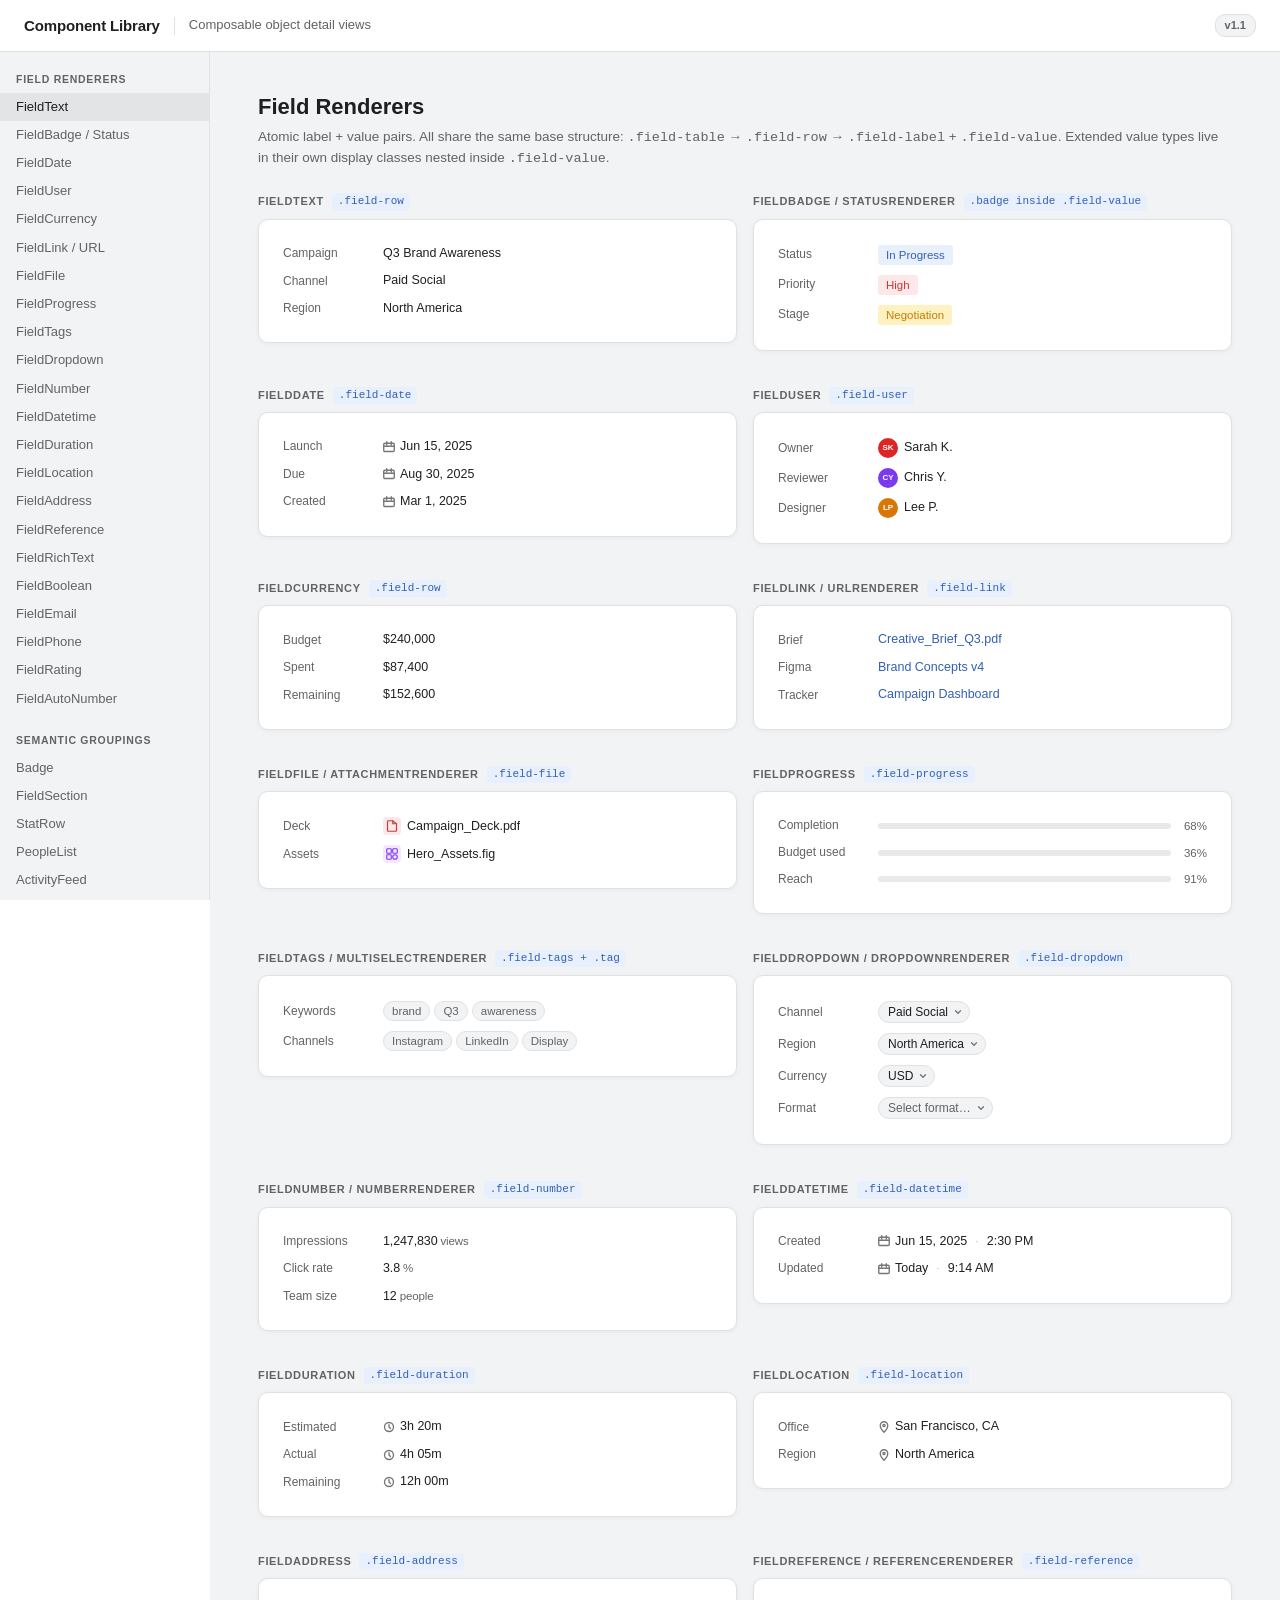
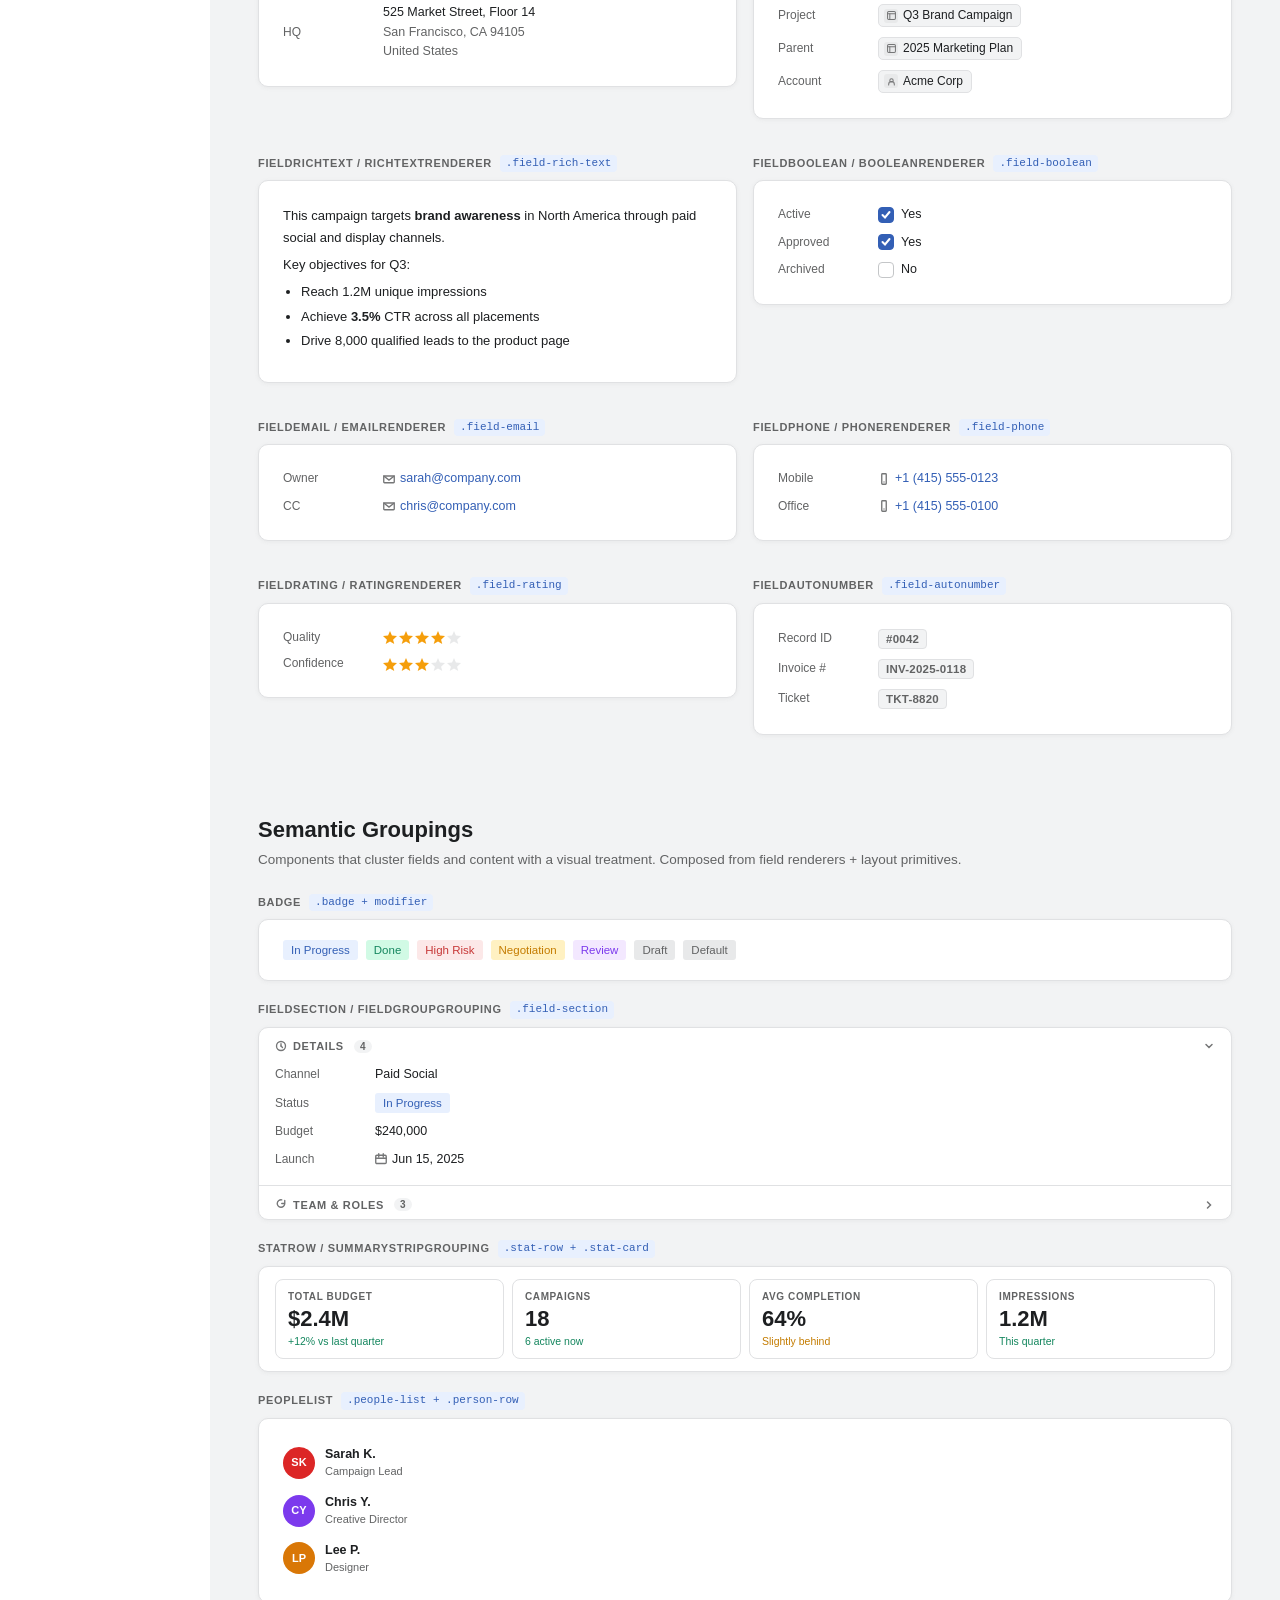
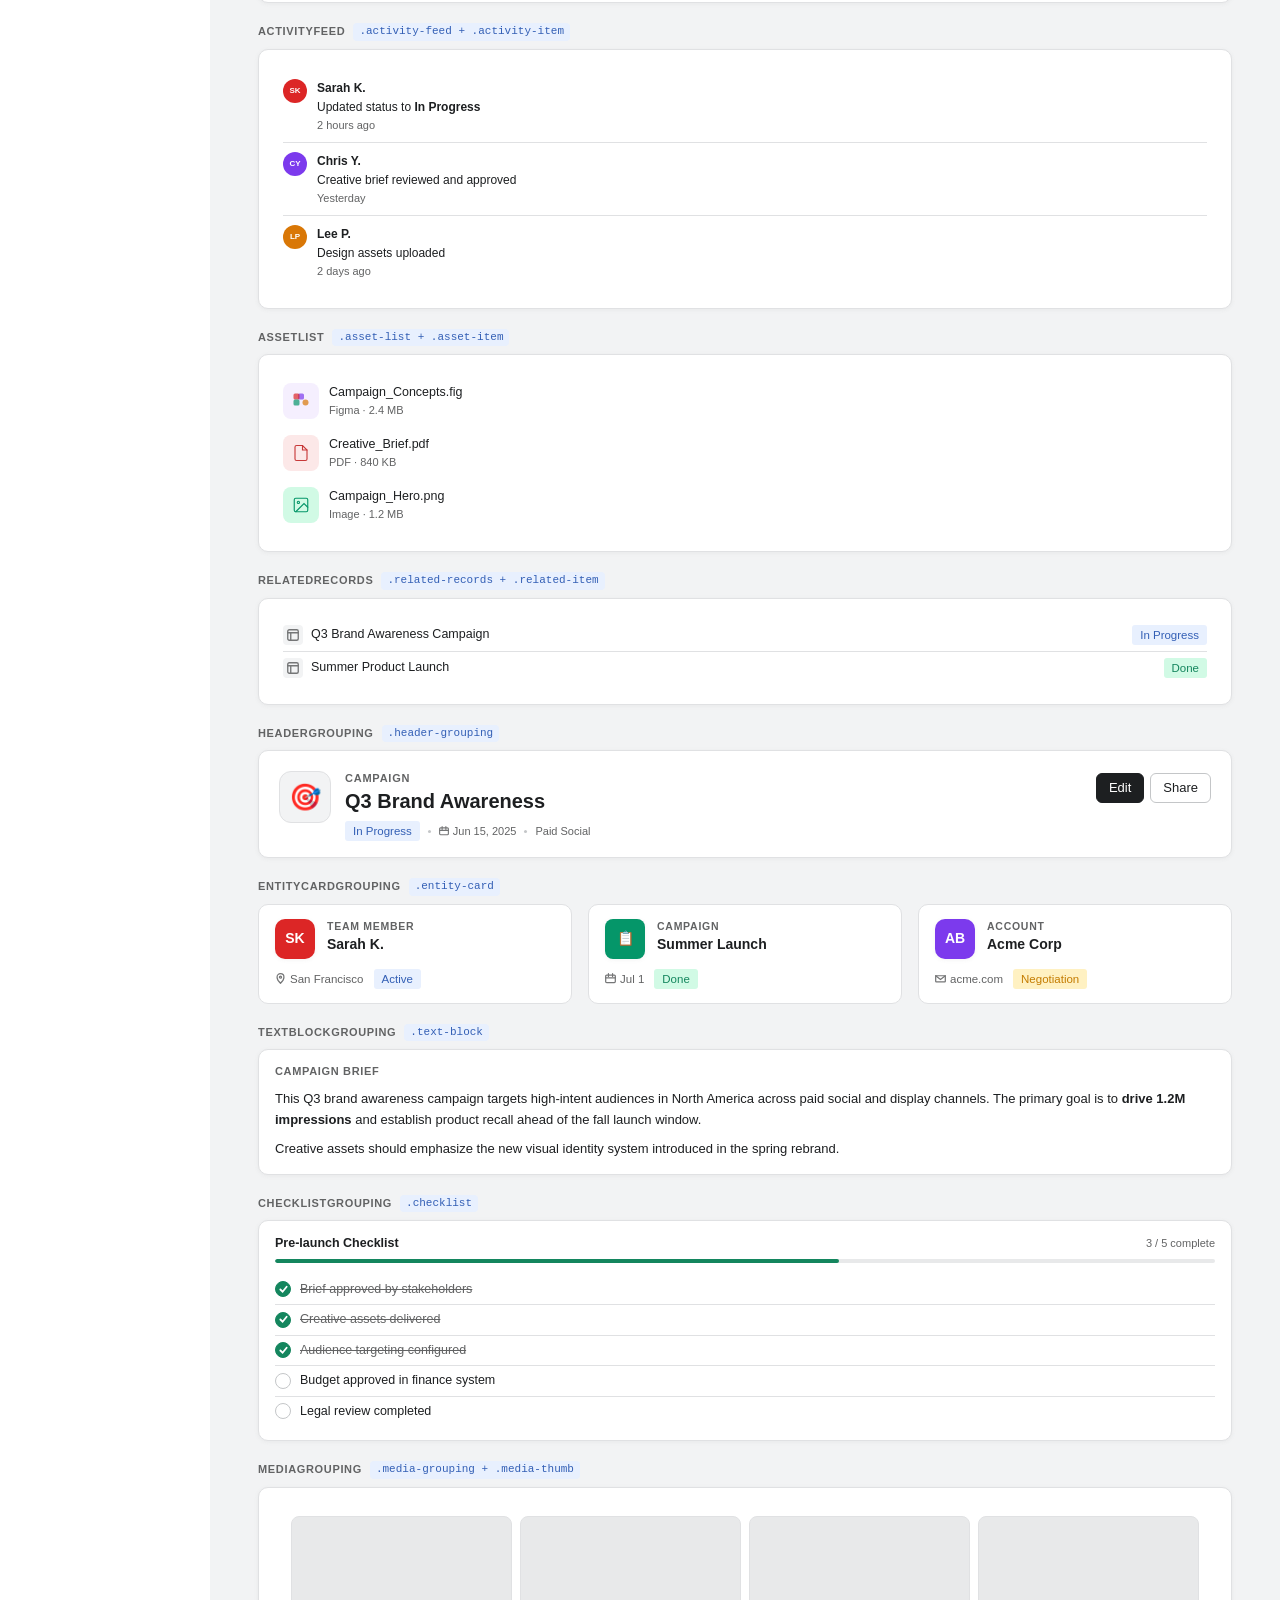
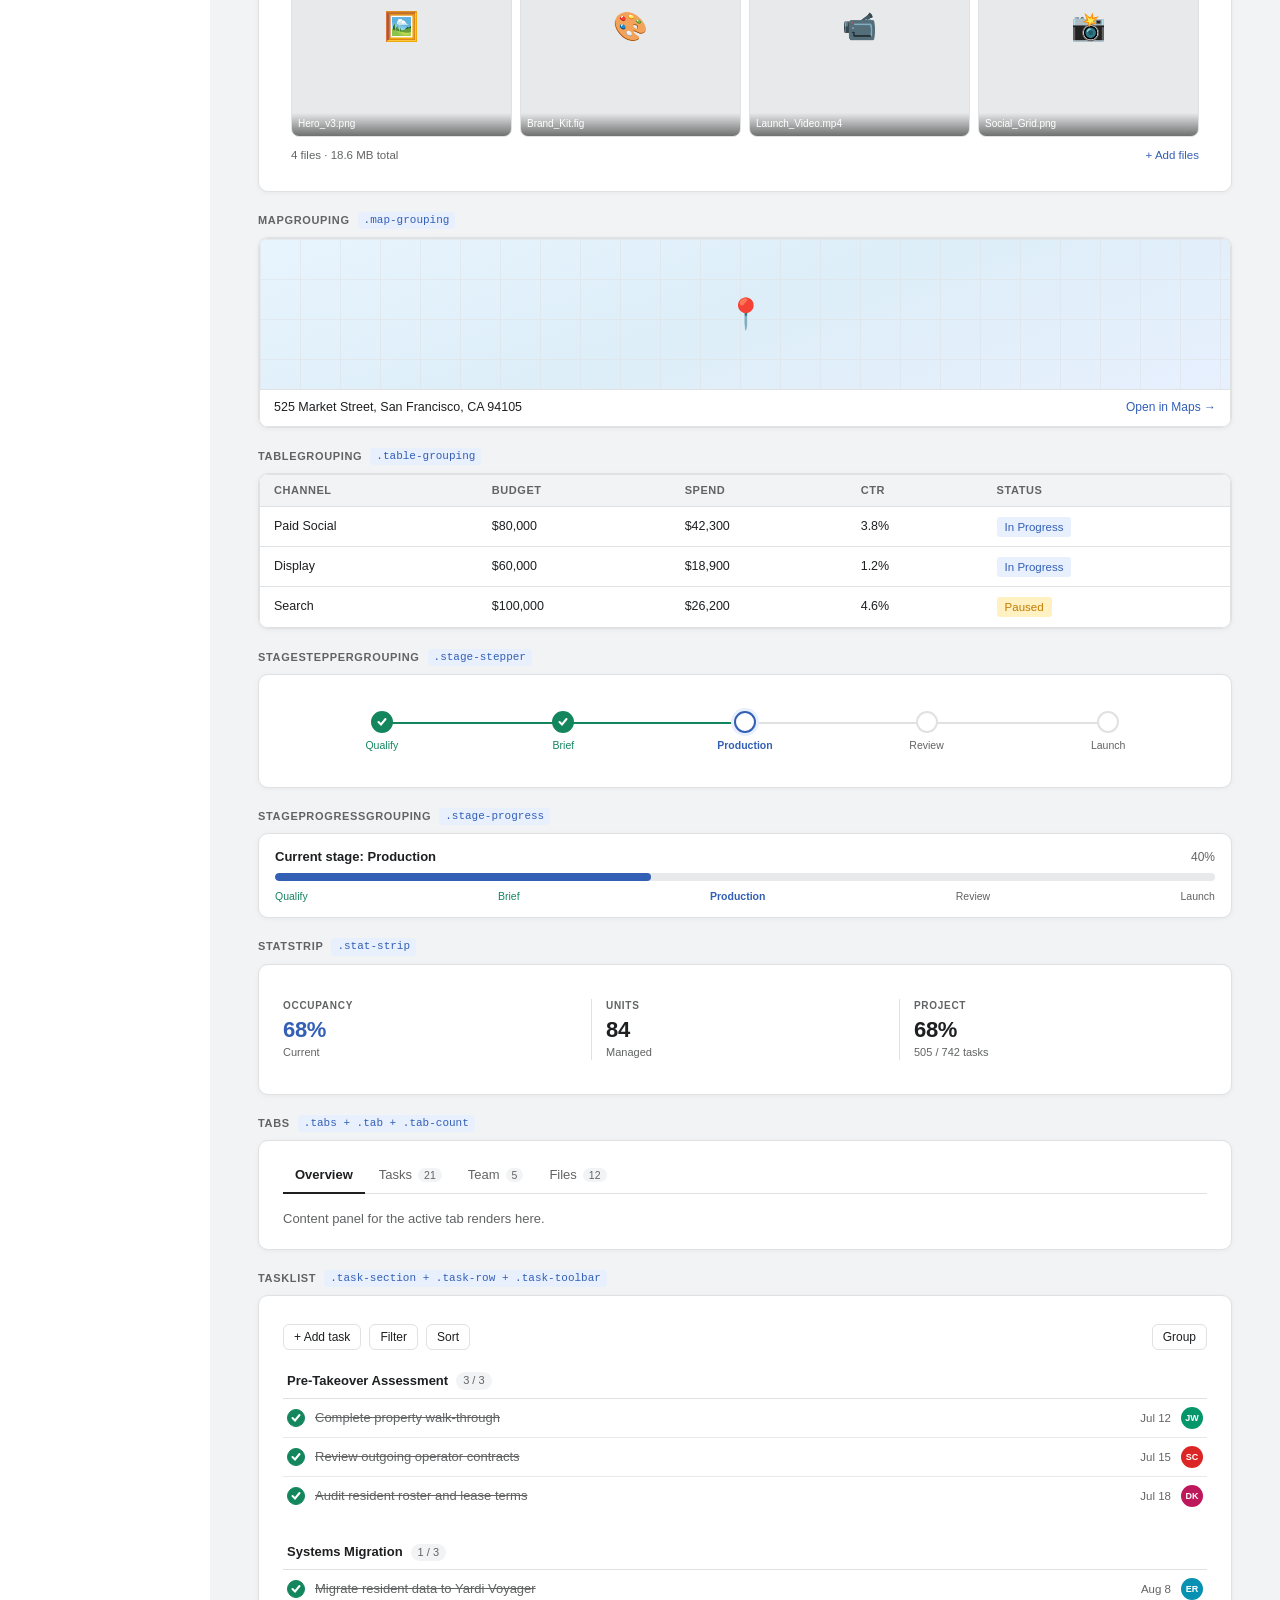
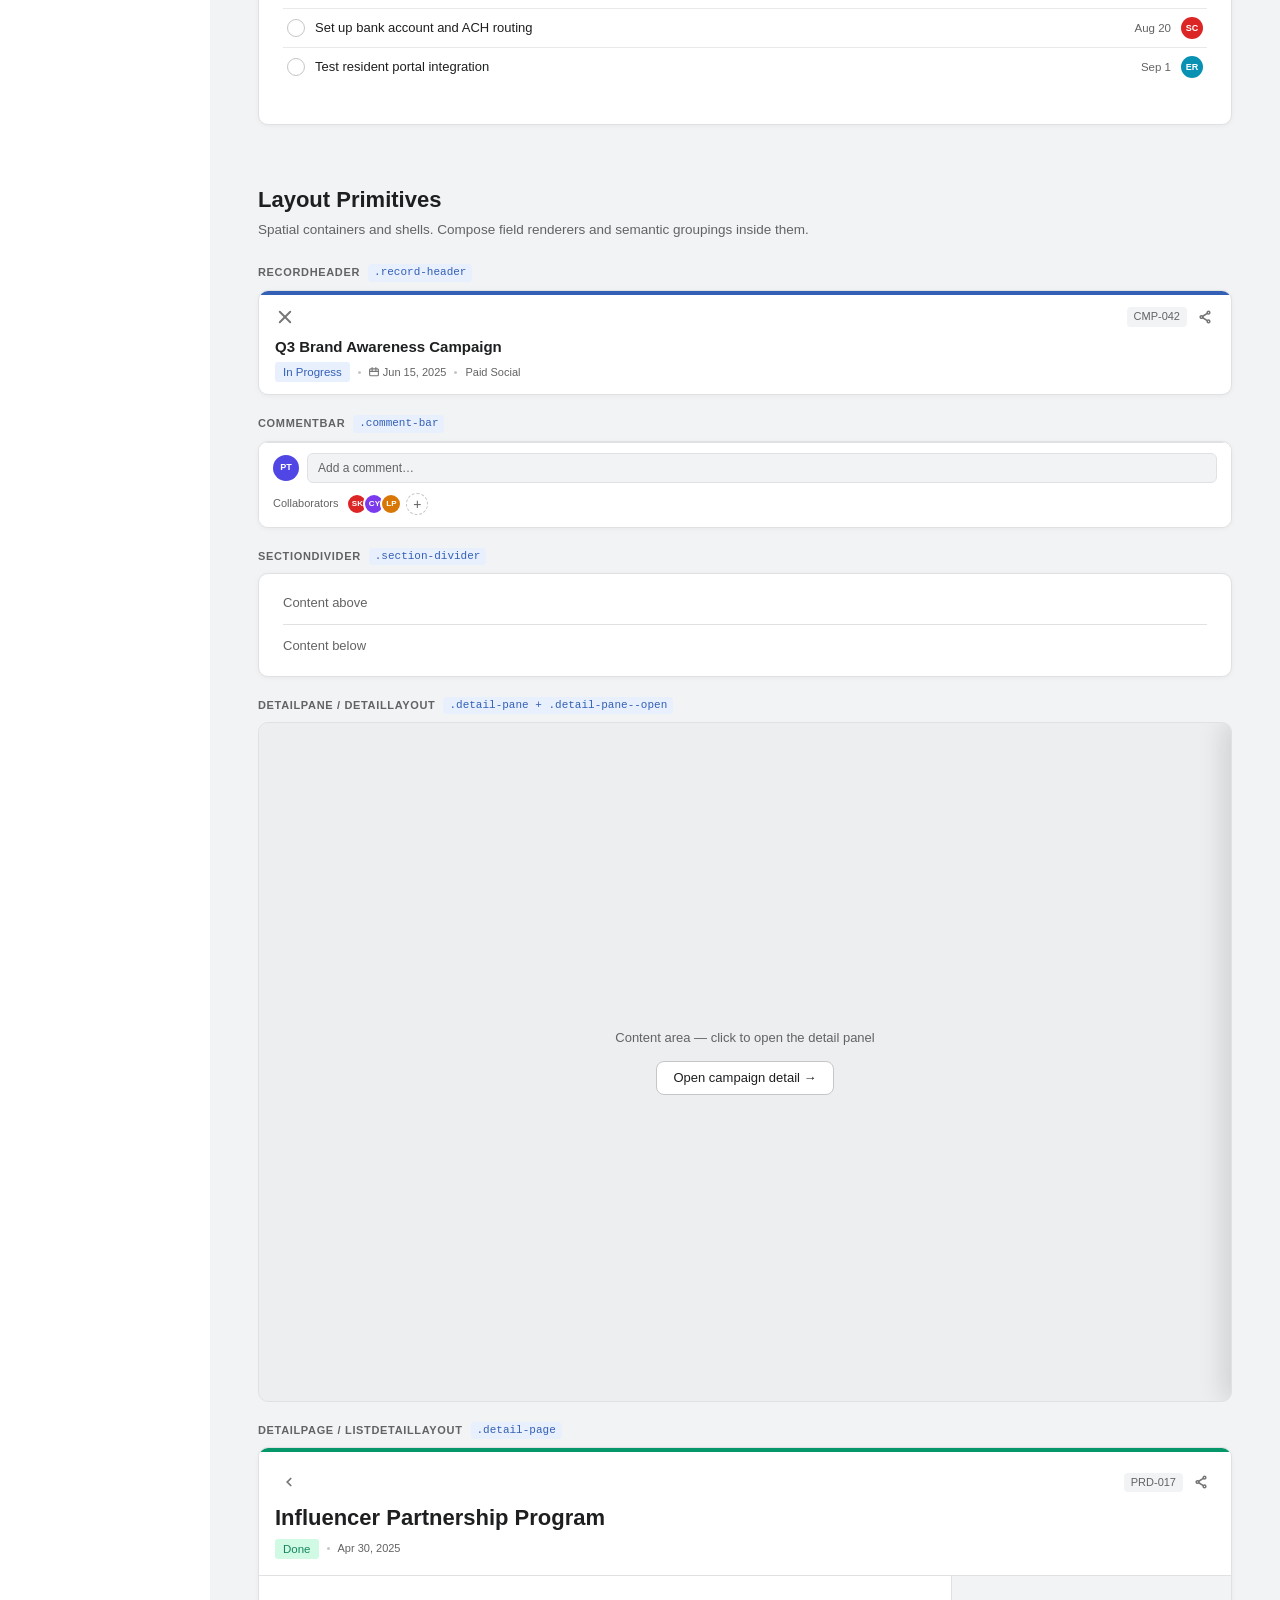
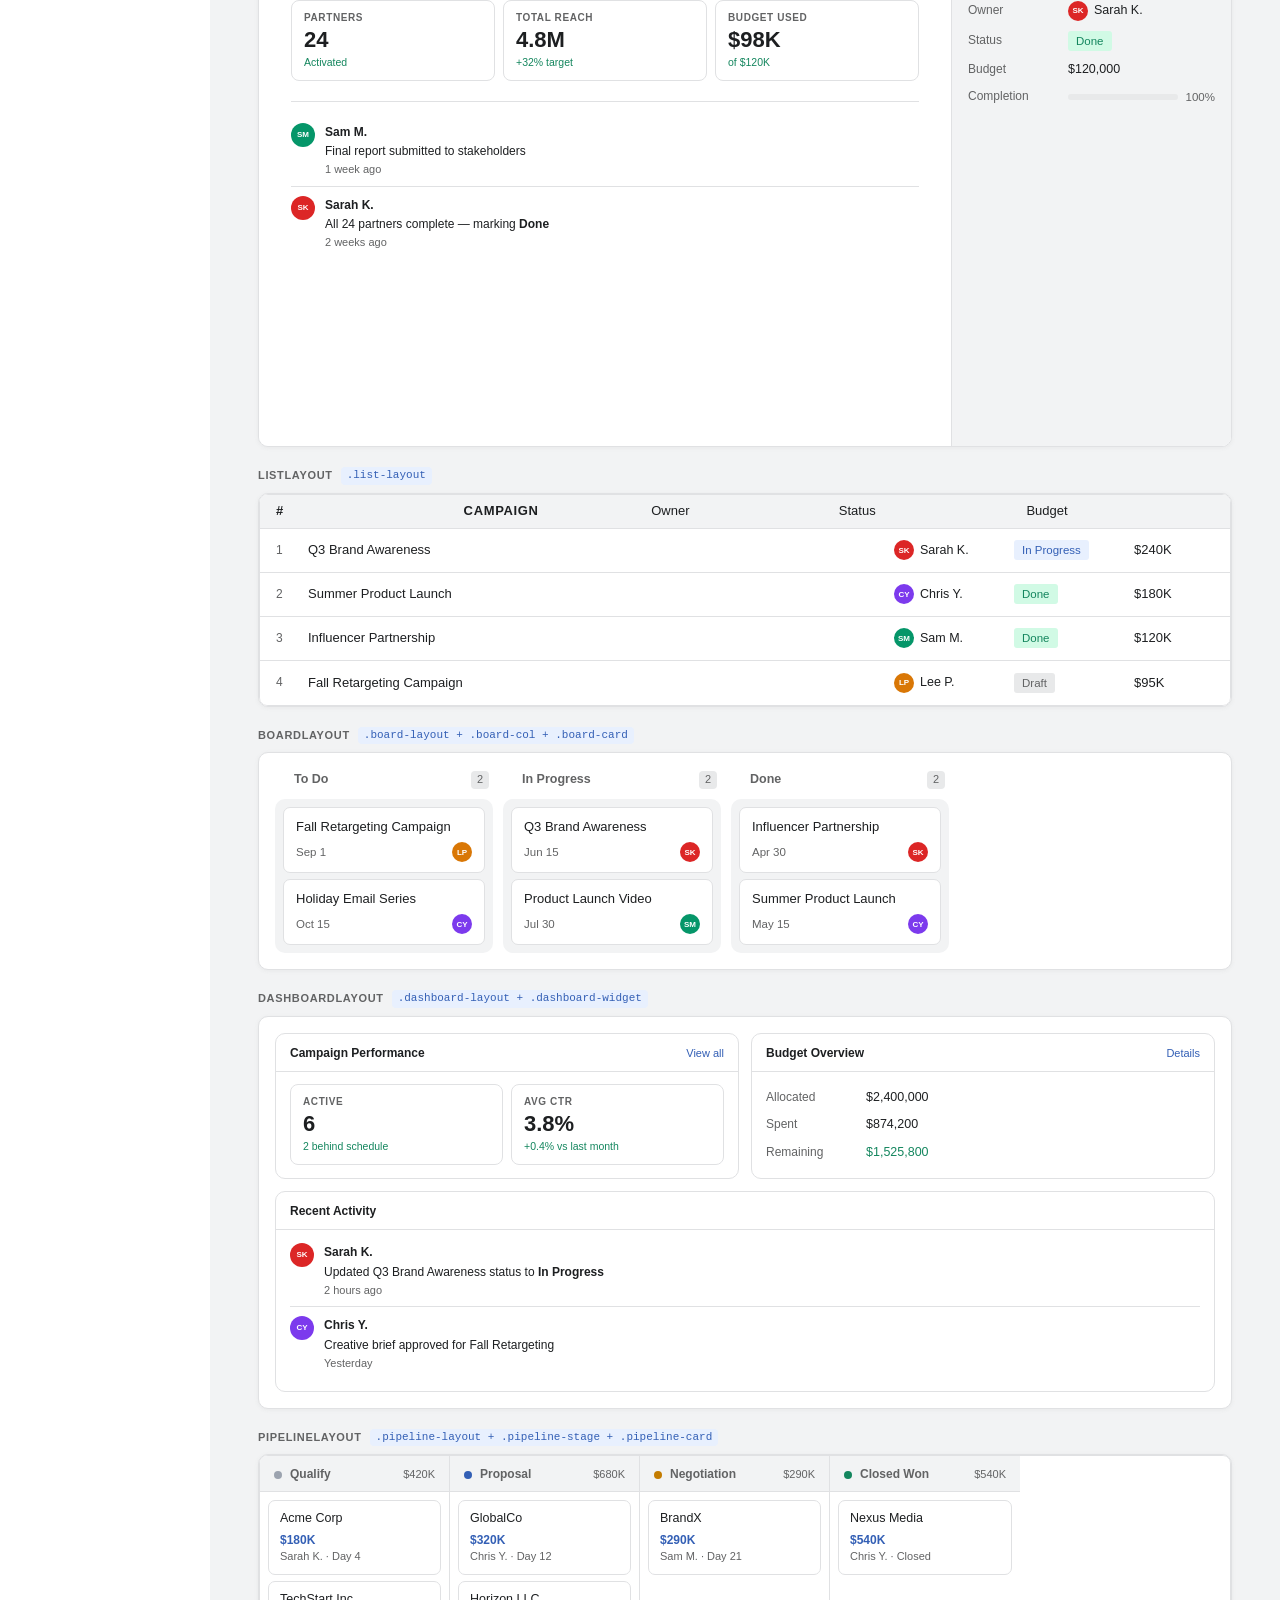
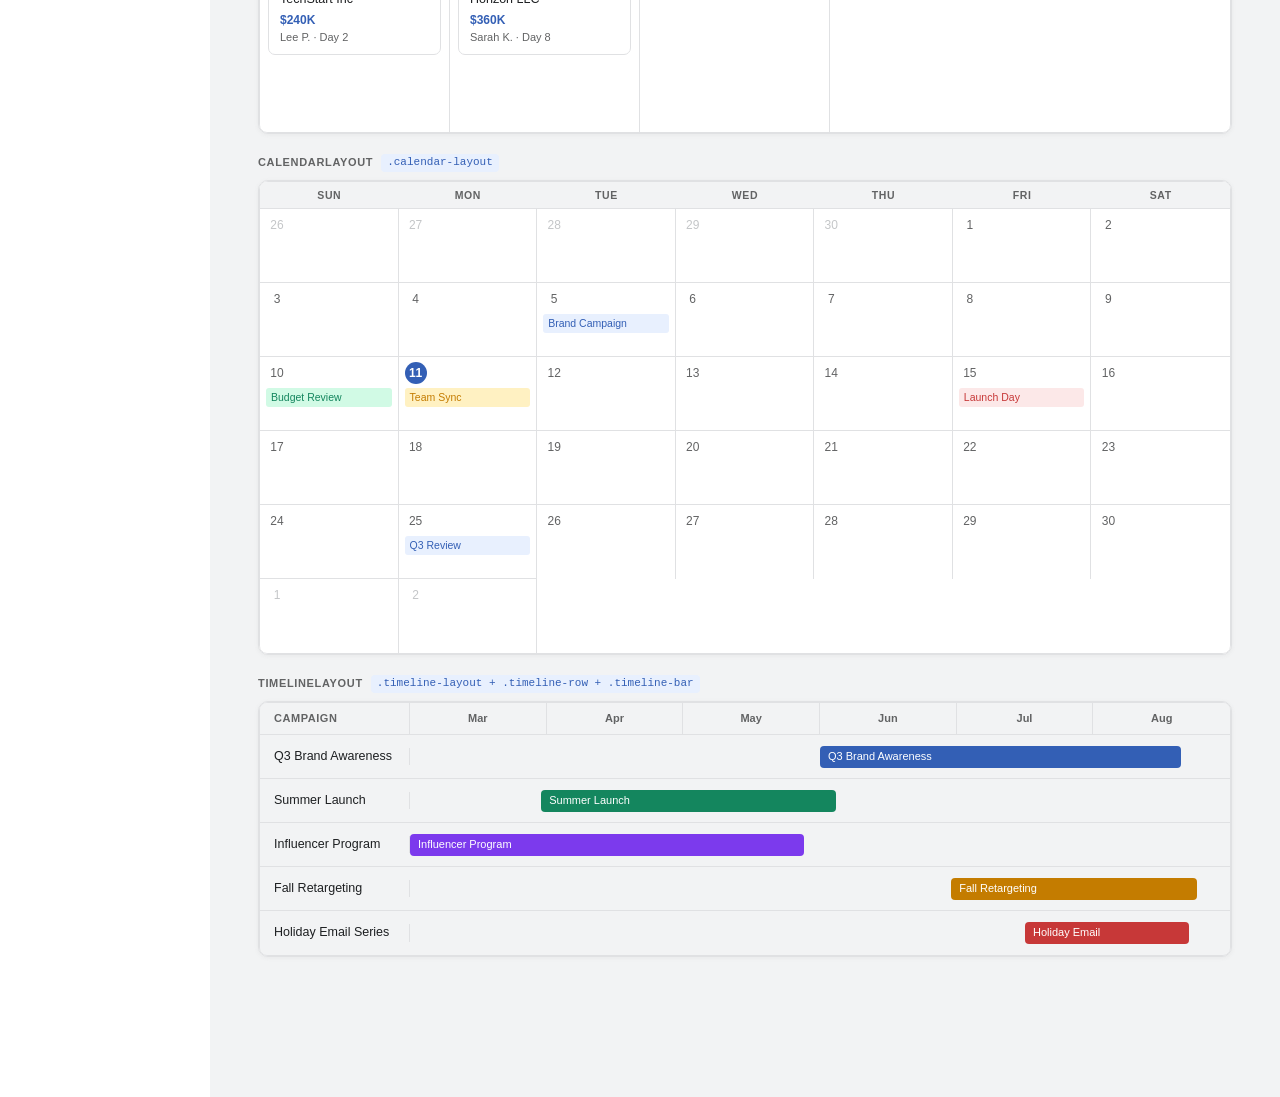
==== commit b45a8c47: "Add Tabs, StatStrip, and TaskList components Promoted from patterns invented while building the Bozz" ====
--- a/index.html
+++ b/index.html
@@ -153,6 +153,9 @@
         <a href="#table-grouping"      class="sc-nav-link">TableGrouping</a>
         <a href="#stage-stepper"       class="sc-nav-link">StageStepperGrouping</a>
         <a href="#stage-progress"      class="sc-nav-link">StageProgressGrouping</a>
+        <a href="#stat-strip"          class="sc-nav-link">StatStrip</a>
+        <a href="#tabs"                class="sc-nav-link">Tabs</a>
+        <a href="#task-list"           class="sc-nav-link">TaskList</a>
       </div>
       <div class="sc-nav-group">
         <div class="sc-nav-group-label">Layout Primitives</div>
@@ -789,6 +792,110 @@
                 <span class="stage-progress__stage-label stage-progress__stage-label--active">Production</span>
                 <span class="stage-progress__stage-label">Review</span>
                 <span class="stage-progress__stage-label">Launch</span>
+              </div>
+            </div>
+          </div>
+        </div>
+
+        <!-- StatStrip -->
+        <div class="sc-component" id="stat-strip">
+          <div class="sc-component-label">StatStrip <span class="sc-component-class">.stat-strip</span></div>
+          <div class="sc-canvas">
+            <div class="stat-strip">
+              <div class="stat-strip__item">
+                <div class="stat-strip__label">Occupancy</div>
+                <div class="stat-strip__value" style="color:var(--badge-blue-text)">68%</div>
+                <div class="stat-strip__sub">Current</div>
+              </div>
+              <div class="stat-strip__item">
+                <div class="stat-strip__label">Units</div>
+                <div class="stat-strip__value">84</div>
+                <div class="stat-strip__sub">Managed</div>
+              </div>
+              <div class="stat-strip__item">
+                <div class="stat-strip__label">Project</div>
+                <div class="stat-strip__value">68%</div>
+                <div class="stat-strip__sub">505 / 742 tasks</div>
+              </div>
+            </div>
+          </div>
+        </div>
+
+        <!-- Tabs -->
+        <div class="sc-component" id="tabs">
+          <div class="sc-component-label">Tabs <span class="sc-component-class">.tabs + .tab + .tab-count</span></div>
+          <div class="sc-canvas sc-canvas--tight">
+            <div style="padding:16px 24px 0">
+              <div class="tabs">
+                <button class="tab tab--active">Overview</button>
+                <button class="tab">Tasks <span class="tab-count">21</span></button>
+                <button class="tab">Team <span class="tab-count">5</span></button>
+                <button class="tab">Files <span class="tab-count">12</span></button>
+              </div>
+            </div>
+            <div style="padding:16px 24px 20px;font-size:13px;color:var(--text-weak)">Content panel for the active tab renders here.</div>
+          </div>
+        </div>
+
+        <!-- TaskList -->
+        <div class="sc-component" id="task-list">
+          <div class="sc-component-label">TaskList <span class="sc-component-class">.task-section + .task-row + .task-toolbar</span></div>
+          <div class="sc-canvas">
+            <div class="task-toolbar">
+              <button class="task-toolbar__btn">+ Add task</button>
+              <button class="task-toolbar__btn">Filter</button>
+              <button class="task-toolbar__btn">Sort</button>
+              <div class="task-toolbar__spacer"></div>
+              <button class="task-toolbar__btn">Group</button>
+            </div>
+
+            <div class="task-section">
+              <div class="task-section__header">
+                <span>Pre-Takeover Assessment</span>
+                <span class="task-section__count">3 / 3</span>
+              </div>
+              <div class="task-row task-row--done">
+                <span class="task-check task-check--done"><svg viewBox="0 0 10 10" fill="none" stroke="currentColor" stroke-width="2" stroke-linecap="round"><polyline points="1.5 5 4 7.5 8.5 2"/></svg></span>
+                <span class="task-name">Complete property walk-through</span>
+                <span class="task-due">Jul 12</span>
+                <span class="task-assignee" style="background:#059669">JW</span>
+              </div>
+              <div class="task-row task-row--done">
+                <span class="task-check task-check--done"><svg viewBox="0 0 10 10" fill="none" stroke="currentColor" stroke-width="2" stroke-linecap="round"><polyline points="1.5 5 4 7.5 8.5 2"/></svg></span>
+                <span class="task-name">Review outgoing operator contracts</span>
+                <span class="task-due">Jul 15</span>
+                <span class="task-assignee" style="background:#dc2626">SC</span>
+              </div>
+              <div class="task-row task-row--done">
+                <span class="task-check task-check--done"><svg viewBox="0 0 10 10" fill="none" stroke="currentColor" stroke-width="2" stroke-linecap="round"><polyline points="1.5 5 4 7.5 8.5 2"/></svg></span>
+                <span class="task-name">Audit resident roster and lease terms</span>
+                <span class="task-due">Jul 18</span>
+                <span class="task-assignee" style="background:#be185d">DK</span>
+              </div>
+            </div>
+
+            <div class="task-section">
+              <div class="task-section__header">
+                <span>Systems Migration</span>
+                <span class="task-section__count">1 / 3</span>
+              </div>
+              <div class="task-row task-row--done">
+                <span class="task-check task-check--done"><svg viewBox="0 0 10 10" fill="none" stroke="currentColor" stroke-width="2" stroke-linecap="round"><polyline points="1.5 5 4 7.5 8.5 2"/></svg></span>
+                <span class="task-name">Migrate resident data to Yardi Voyager</span>
+                <span class="task-due">Aug 8</span>
+                <span class="task-assignee" style="background:#0891b2">ER</span>
+              </div>
+              <div class="task-row">
+                <span class="task-check"></span>
+                <span class="task-name">Set up bank account and ACH routing</span>
+                <span class="task-due">Aug 20</span>
+                <span class="task-assignee" style="background:#dc2626">SC</span>
+              </div>
+              <div class="task-row">
+                <span class="task-check"></span>
+                <span class="task-name">Test resident portal integration</span>
+                <span class="task-due">Sep 1</span>
+                <span class="task-assignee" style="background:#0891b2">ER</span>
               </div>
             </div>
           </div>
--- a/components.css
+++ b/components.css
@@ -1406,3 +1406,144 @@
   font-size: 11px; font-weight: 500; color: #fff;
   white-space: nowrap; overflow: hidden; text-overflow: ellipsis;
 }
+
+
+/* ════════════════════════════════════════════════════════════════════════
+   TABS  (navigate between panels within a workspace)
+   .tabs > .tab (+ .tab--active, .tab-count)
+   ════════════════════════════════════════════════════════════════════════ */
+
+.tabs {
+  display: flex; gap: 2px;
+  border-bottom: 1px solid var(--border);
+}
+.tab {
+  display: inline-flex; align-items: center; gap: 6px;
+  padding: 10px 12px; cursor: pointer;
+  font-size: 13px; font-weight: 500; color: var(--text-weak);
+  border-bottom: 2px solid transparent; margin-bottom: -1px;
+  background: none; border-top: none; border-left: none; border-right: none;
+  font-family: inherit;
+  transition: color var(--duration) var(--ease),
+              border-color var(--duration) var(--ease);
+}
+.tab:hover { color: var(--text); }
+.tab--active { color: var(--text); border-bottom-color: var(--text); font-weight: 600; }
+.tab-count {
+  font-size: 10.5px; font-weight: 500; color: var(--text-weak);
+  background: var(--bg-medium); padding: 1px 6px; border-radius: 8px;
+  letter-spacing: 0;
+}
+.tab--active .tab-count { background: var(--bg-strong); color: var(--text); }
+
+
+/* ════════════════════════════════════════════════════════════════════════
+   STAT STRIP  (flat borderless KPI row — variant of StatRow)
+   .stat-strip > .stat-strip__item ( .stat-strip__label + __value + __sub )
+   Use when StatRow's card treatment feels too heavy — e.g. inside a
+   narrow detail pane or as an inline summary.
+   ════════════════════════════════════════════════════════════════════════ */
+
+.stat-strip {
+  display: grid;
+  grid-template-columns: repeat(auto-fit, minmax(120px, 1fr));
+  padding: 14px 0;
+}
+.stat-strip__item {
+  padding: 0 14px;
+  border-left: 1px solid var(--border);
+  min-width: 0;
+}
+.stat-strip__item:first-child { border-left: none; padding-left: 0; }
+.stat-strip__item:last-child  { padding-right: 0; }
+.stat-strip__label {
+  font-size: 10px; font-weight: 700; letter-spacing: 0.07em;
+  text-transform: uppercase; color: var(--text-weak);
+  margin-bottom: 6px;
+}
+.stat-strip__value {
+  font-size: 22px; font-weight: 700; color: var(--text);
+  letter-spacing: -0.015em; line-height: 1;
+  overflow: hidden; text-overflow: ellipsis; white-space: nowrap;
+}
+.stat-strip__sub {
+  font-size: 11px; color: var(--text-weak); margin-top: 4px;
+  overflow: hidden; text-overflow: ellipsis; white-space: nowrap;
+}
+
+
+/* ════════════════════════════════════════════════════════════════════════
+   TASK LIST  (sectioned Asana-style task groups)
+   .task-section > .task-section__header + .task-row×n
+   .task-row: .task-check + .task-name + .task-due + .task-assignee
+   .task-toolbar: .task-toolbar__btn + .task-toolbar__spacer
+   ════════════════════════════════════════════════════════════════════════ */
+
+.task-section { margin: 0 0 18px; }
+.task-section__header {
+  display: flex; align-items: center; gap: 8px;
+  padding: 10px 4px 8px;
+  font-size: 13px; font-weight: 600; color: var(--text);
+  border-bottom: 1px solid var(--border);
+}
+.task-section__count {
+  font-size: 11px; font-weight: 500; color: var(--text-weak);
+  background: var(--bg-medium); padding: 1px 7px; border-radius: 10px;
+}
+
+.task-row {
+  display: flex; align-items: center; gap: 10px;
+  padding: 8px 4px;
+  border-bottom: 1px solid var(--bg-strong);
+  cursor: pointer;
+  transition: background var(--duration) var(--ease);
+}
+.task-row:last-child { border-bottom: none; }
+.task-row:hover { background: var(--bg-hover); }
+.task-row--done .task-name {
+  color: var(--text-weak);
+  text-decoration: line-through;
+}
+
+.task-check {
+  width: 18px; height: 18px; border-radius: 50%;
+  border: 1.8px solid var(--border-strong);
+  display: flex; align-items: center; justify-content: center;
+  flex-shrink: 0; color: transparent;
+  transition: background var(--duration) var(--ease),
+              border-color var(--duration) var(--ease);
+}
+.task-check svg { width: 10px; height: 10px; }
+.task-check--done {
+  background: var(--badge-green-text); border-color: var(--badge-green-text);
+  color: #fff;
+}
+
+.task-name {
+  flex: 1; font-size: 13px; color: var(--text);
+  white-space: nowrap; overflow: hidden; text-overflow: ellipsis;
+}
+.task-due {
+  font-size: 11.5px; color: var(--text-weak);
+  flex-shrink: 0; min-width: 68px; text-align: right;
+}
+.task-assignee {
+  width: 22px; height: 22px; border-radius: 50%;
+  color: #fff; font-size: 9px; font-weight: 700;
+  display: inline-flex; align-items: center; justify-content: center;
+  flex-shrink: 0;
+}
+
+.task-toolbar {
+  display: flex; align-items: center; gap: 8px;
+  padding: 8px 0 12px;
+}
+.task-toolbar__spacer { flex: 1; }
+.task-toolbar__btn {
+  height: 26px; padding: 0 10px; border-radius: 6px;
+  border: 1px solid var(--border); background: var(--bg);
+  font-size: 12px; font-weight: 500; font-family: inherit; color: var(--text);
+  cursor: pointer;
+  transition: background var(--duration) var(--ease);
+}
+.task-toolbar__btn:hover { background: var(--bg-medium); }
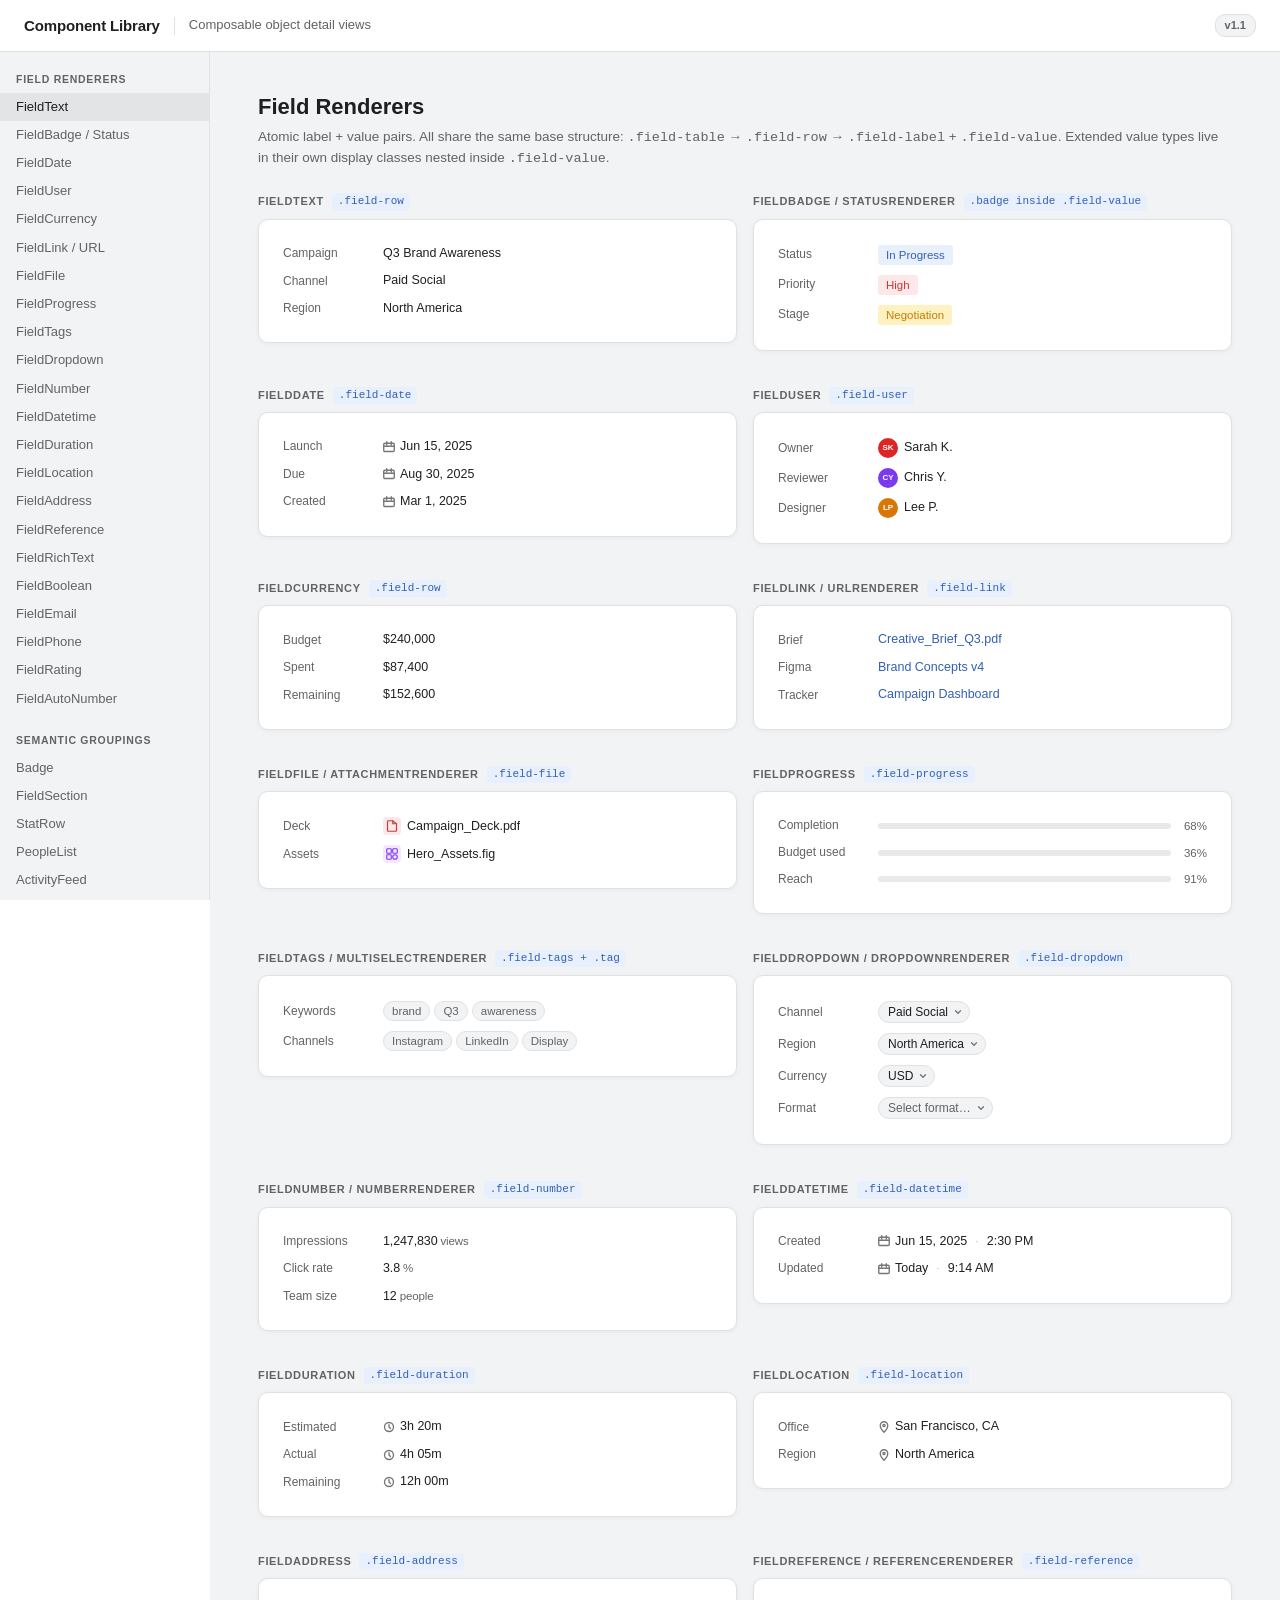
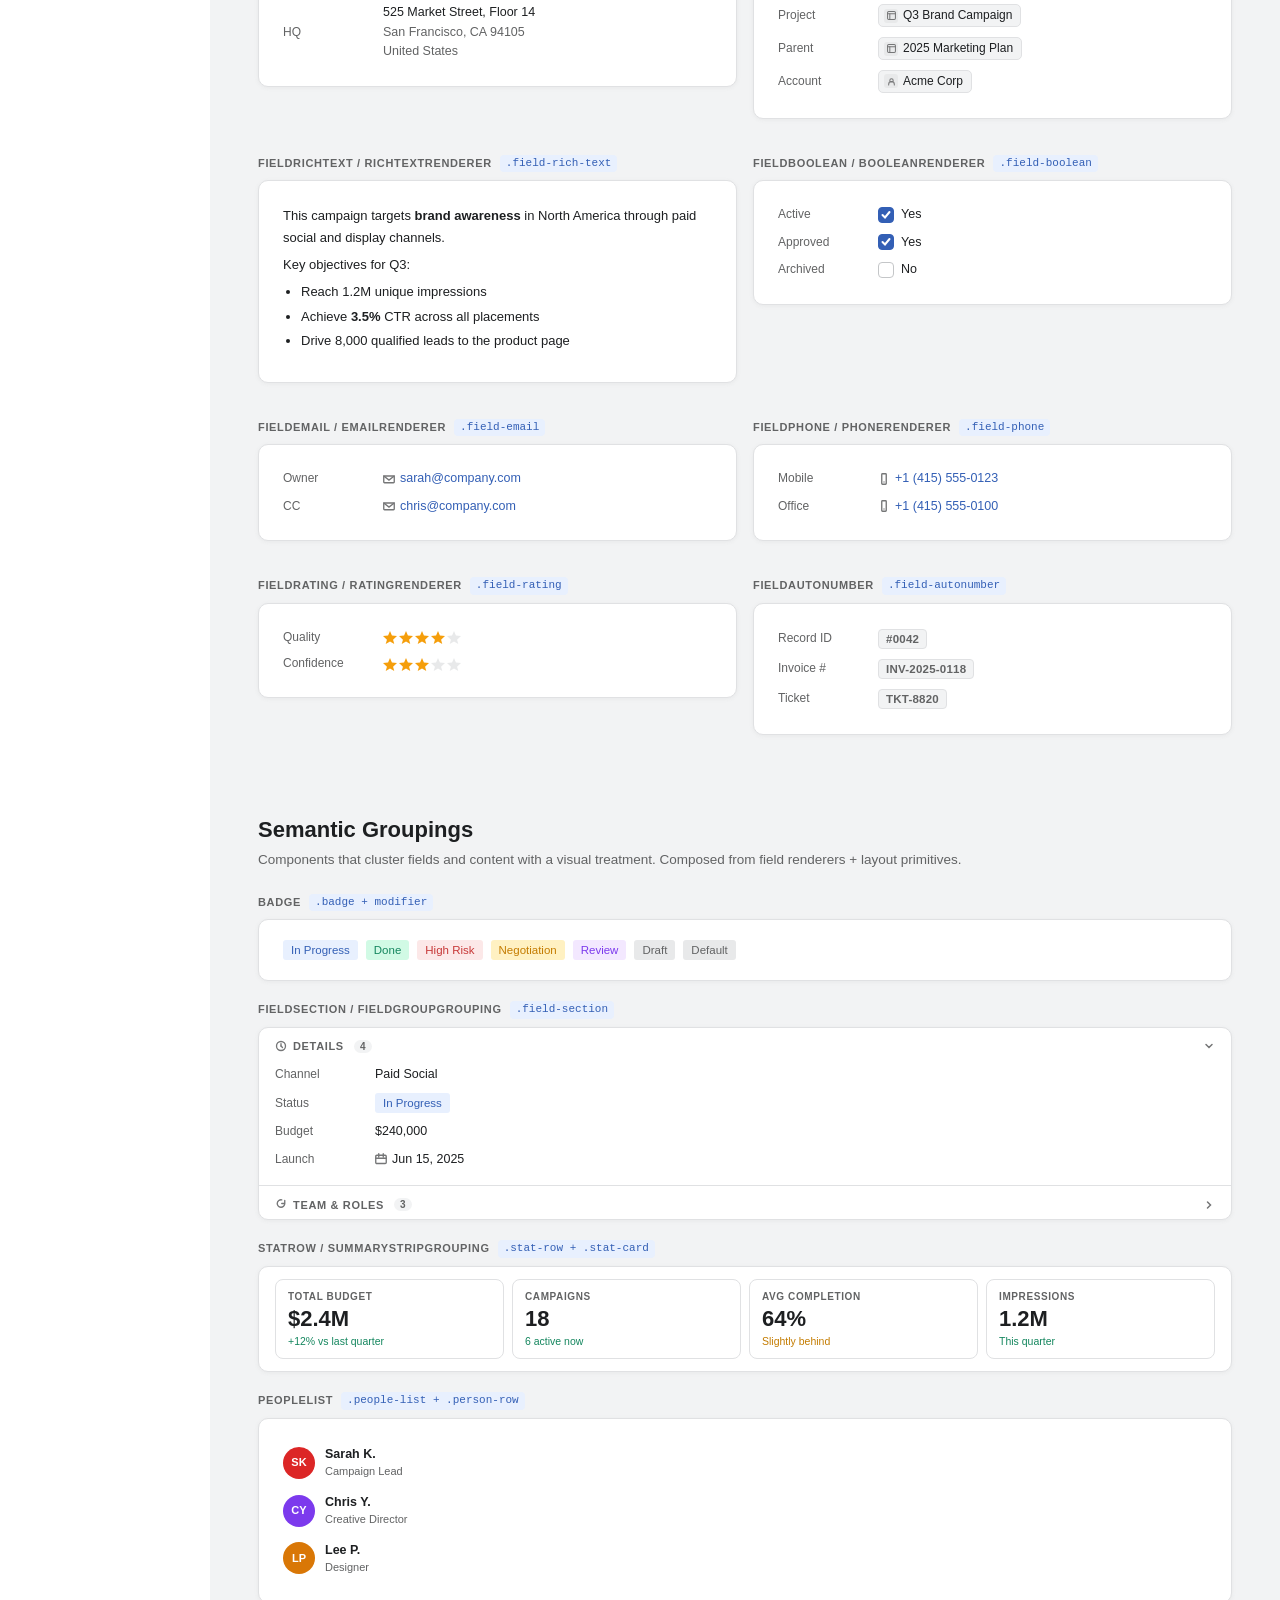
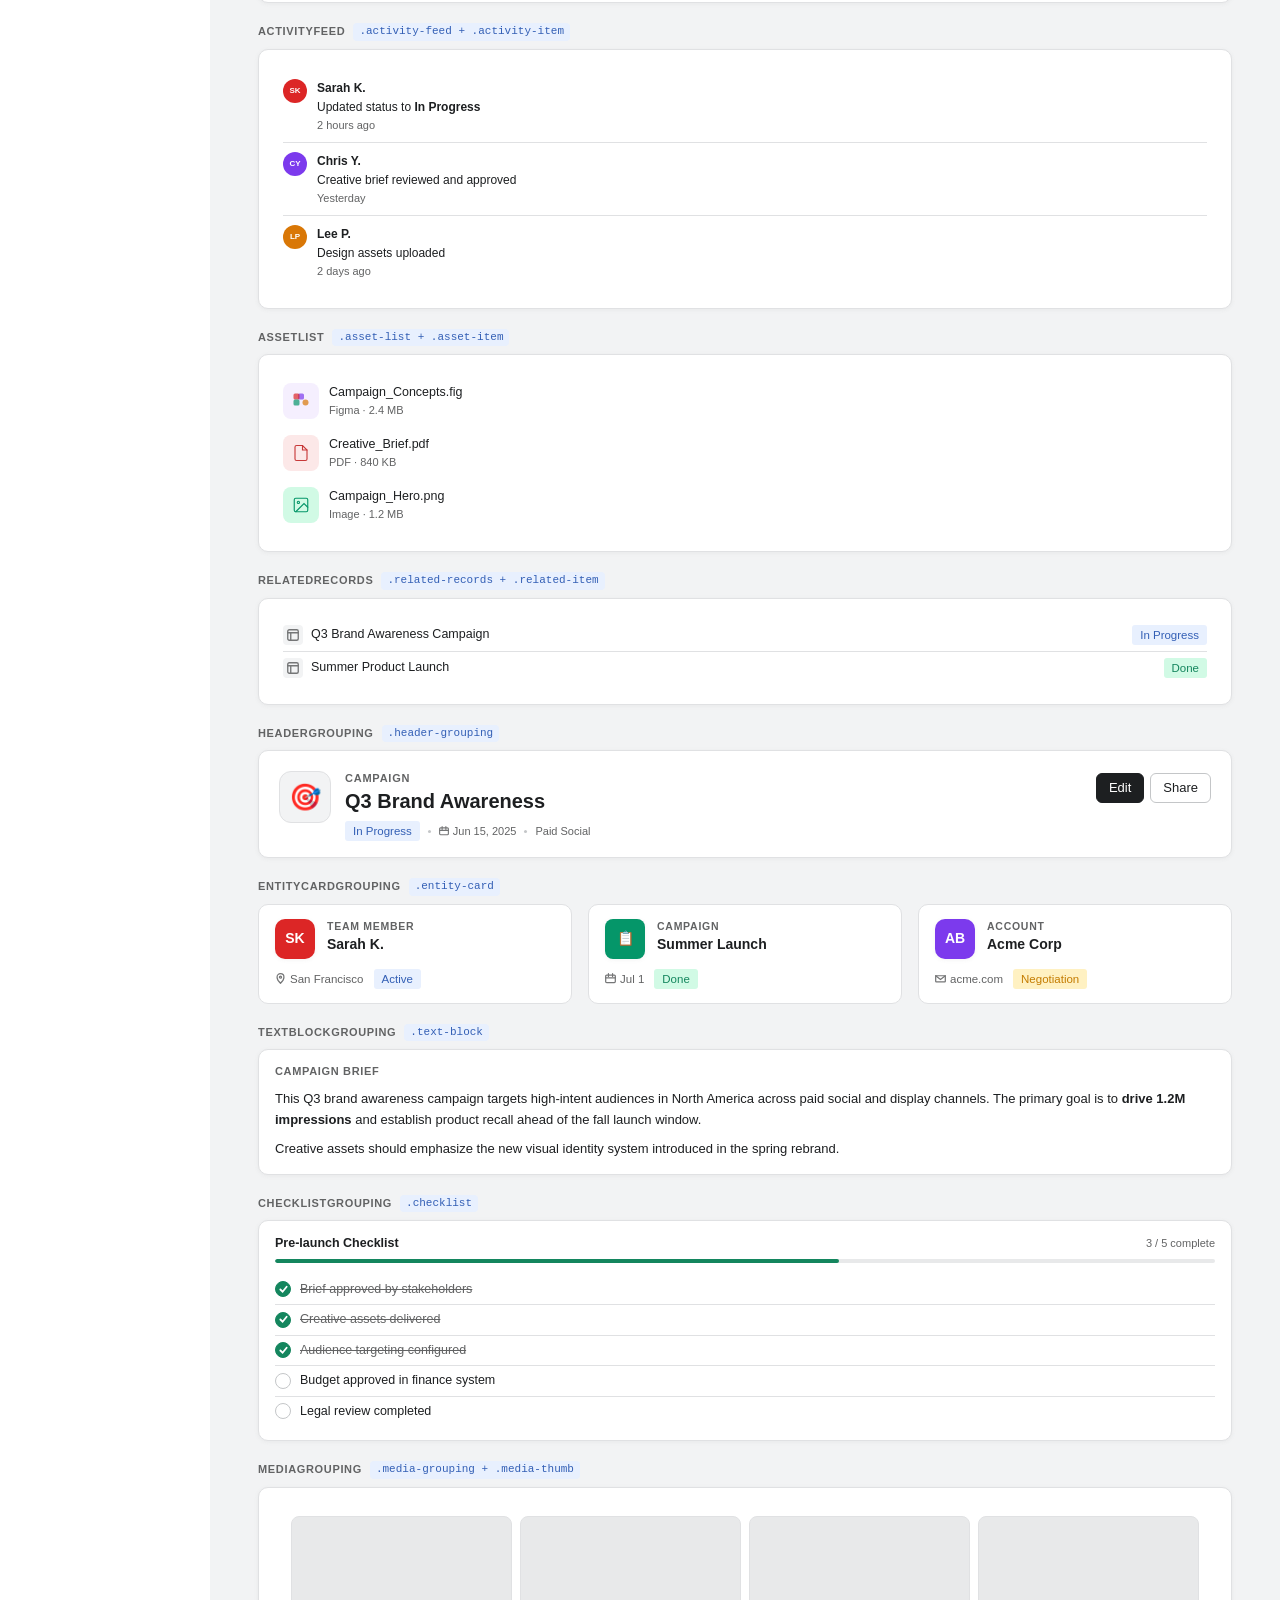
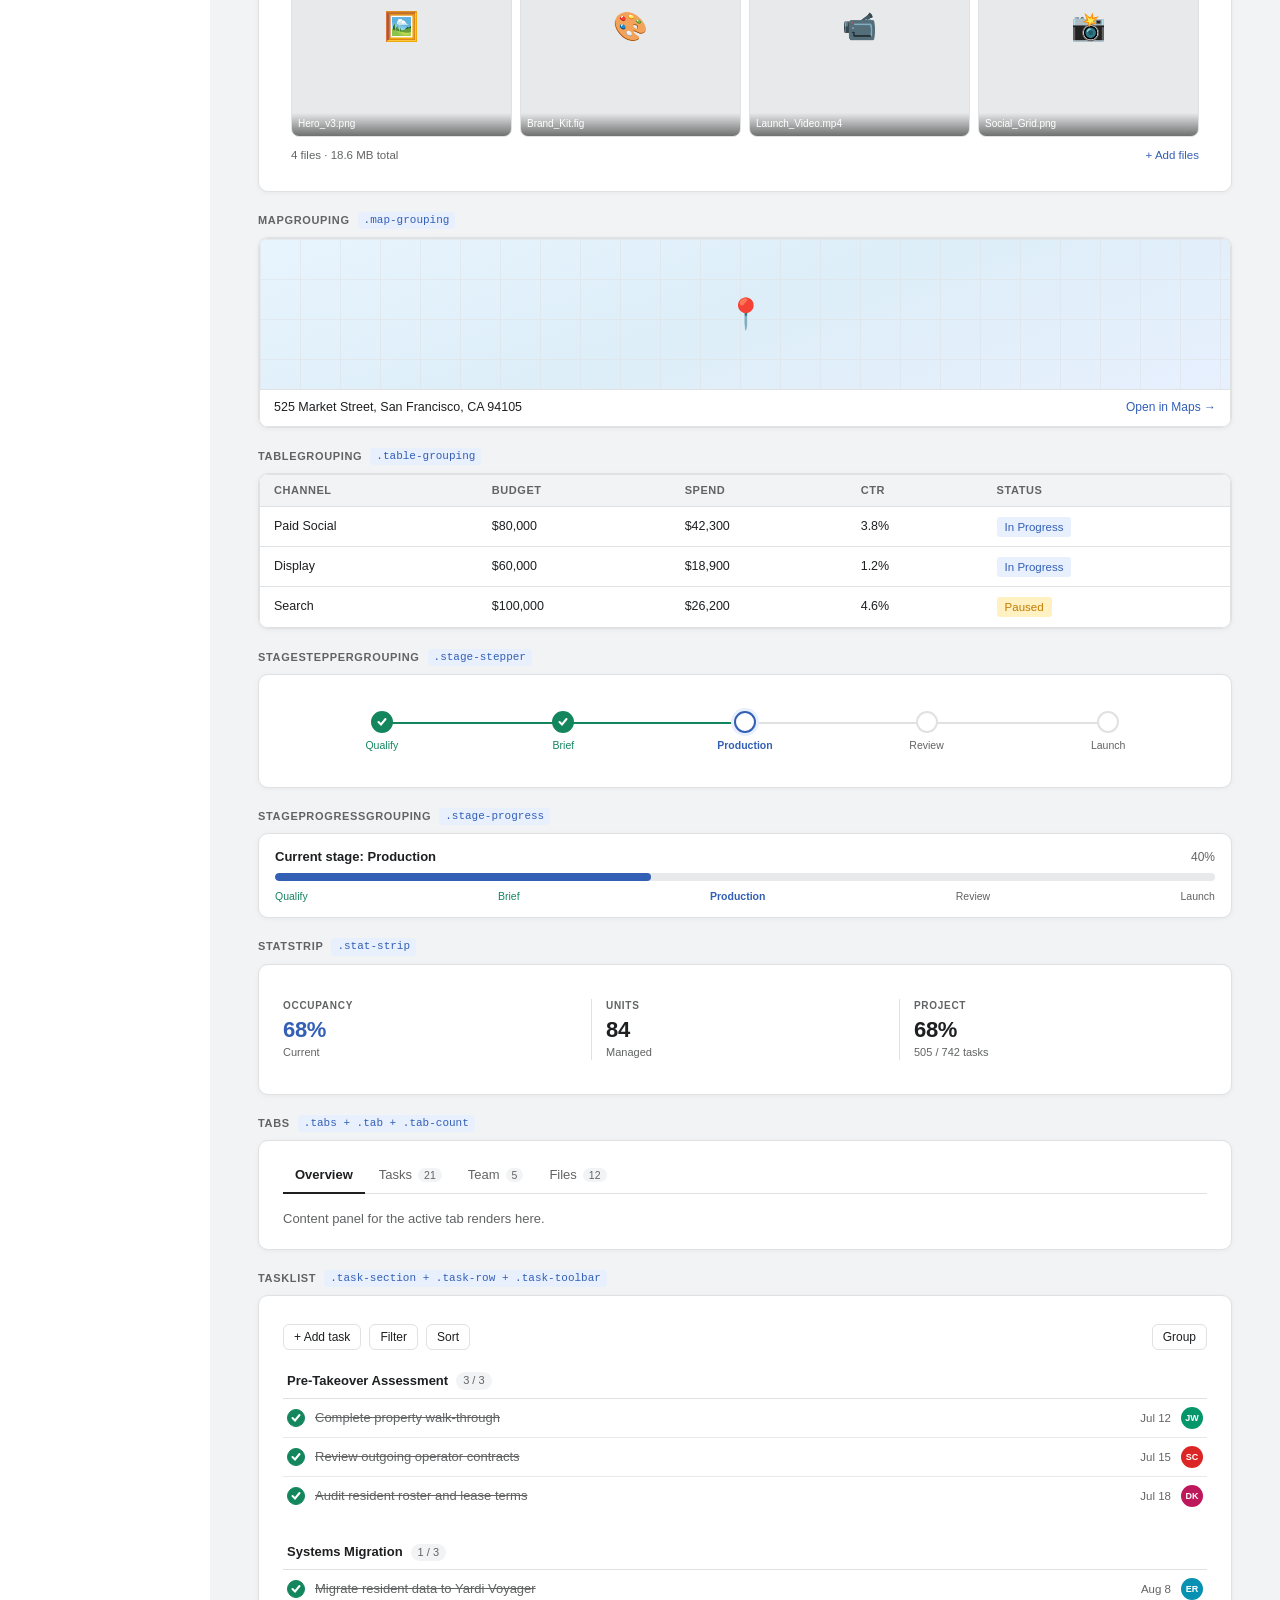
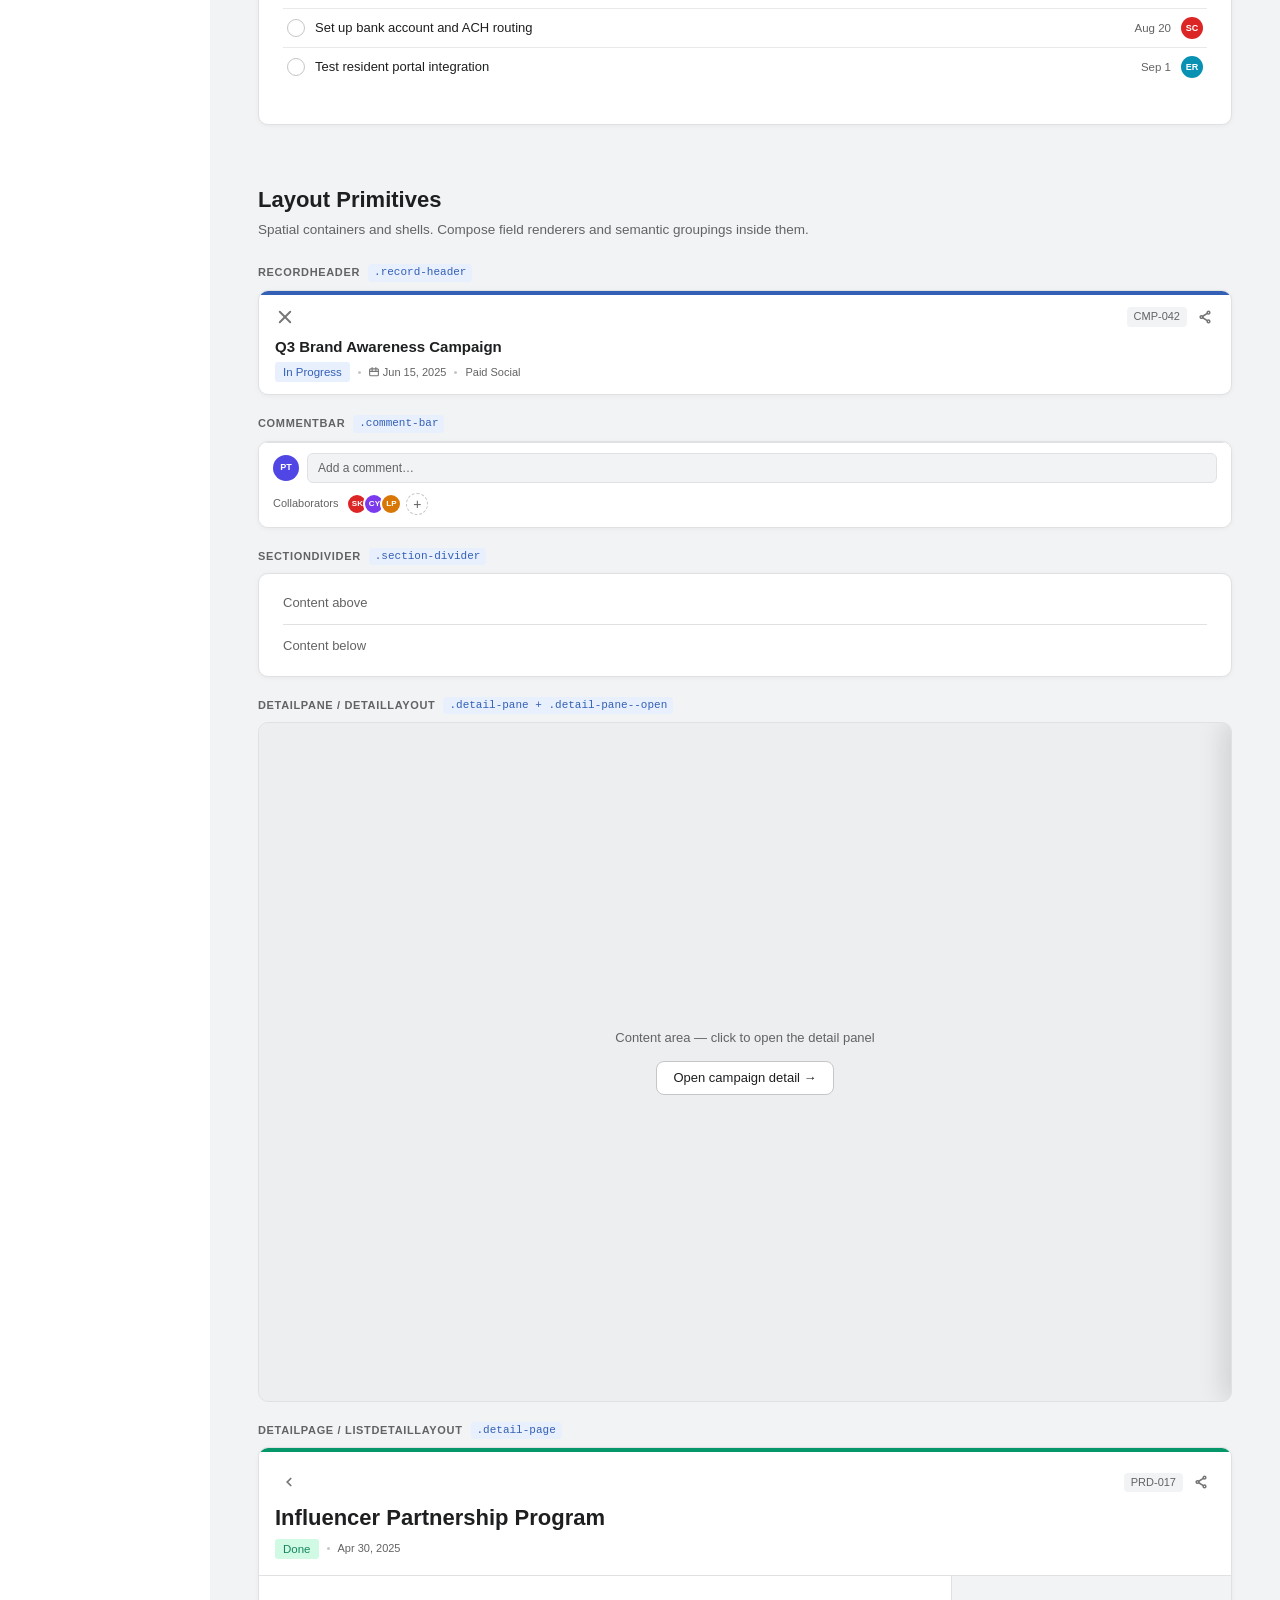
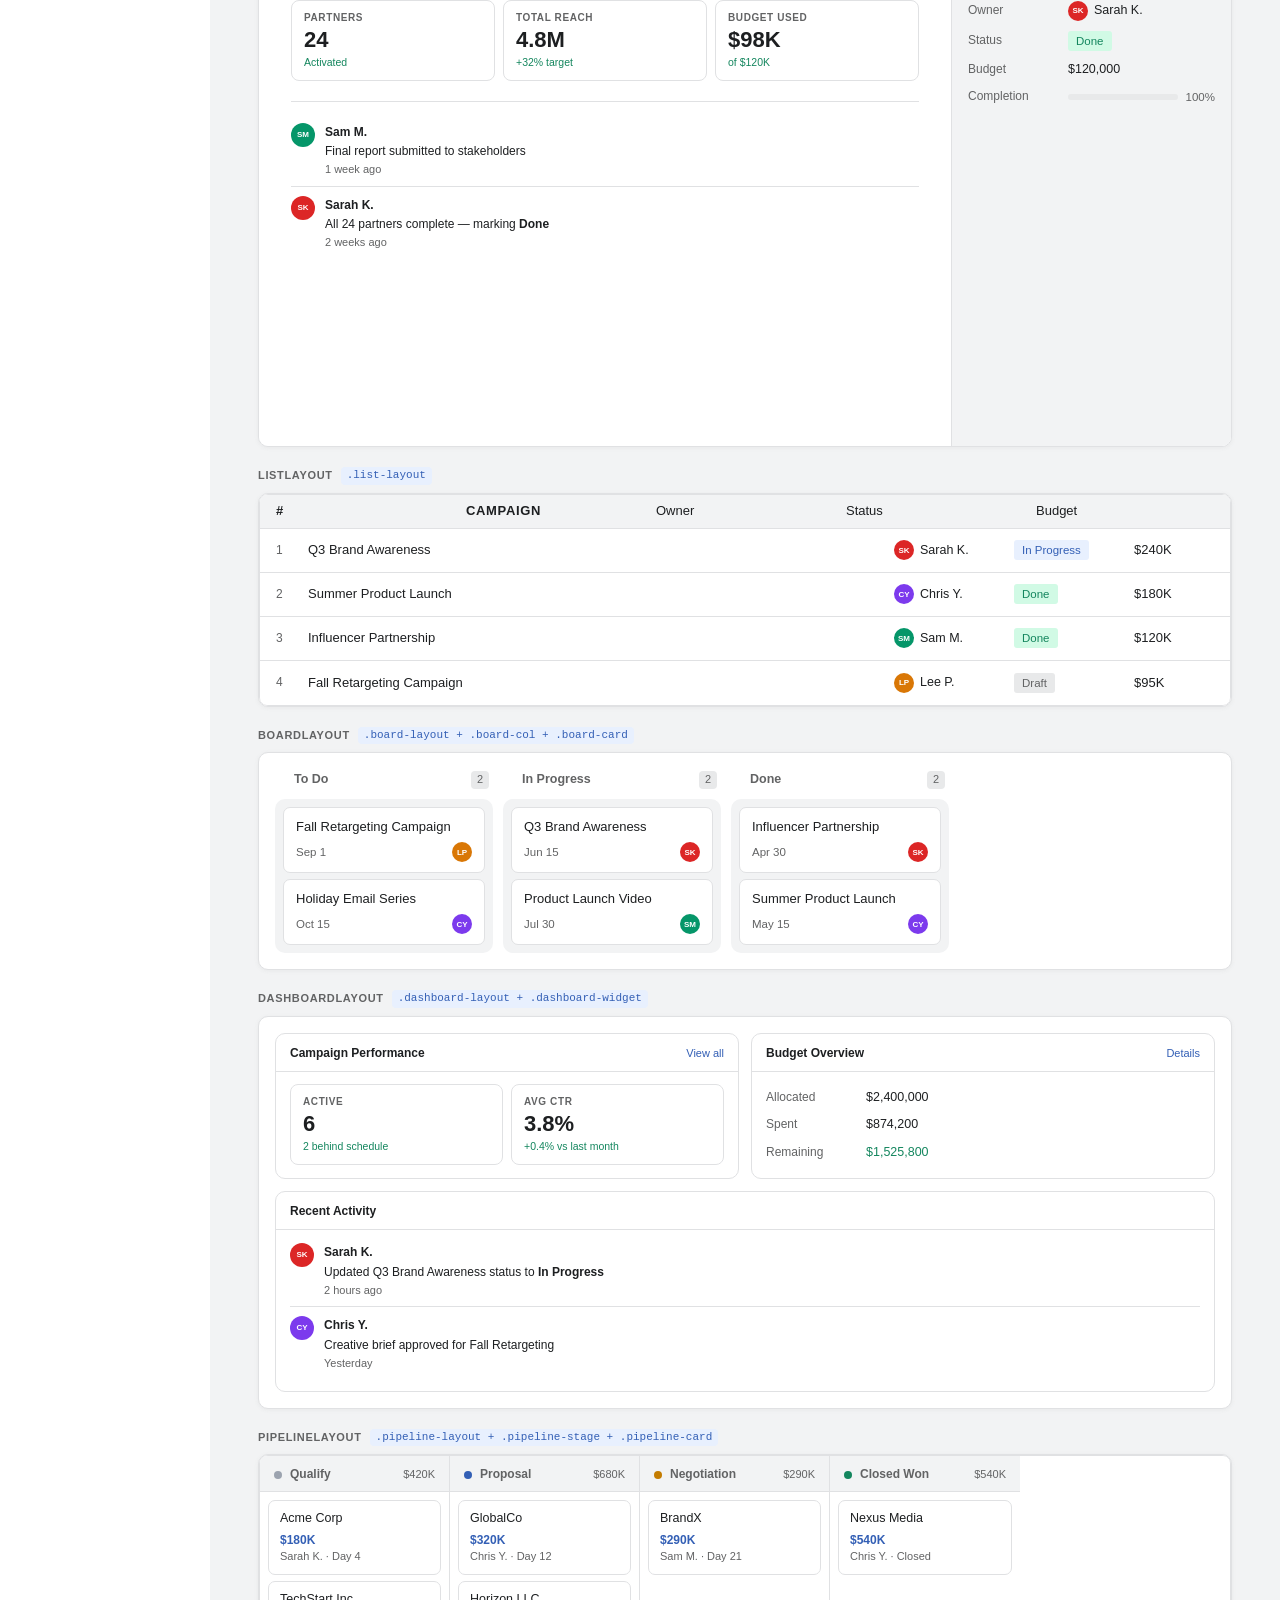
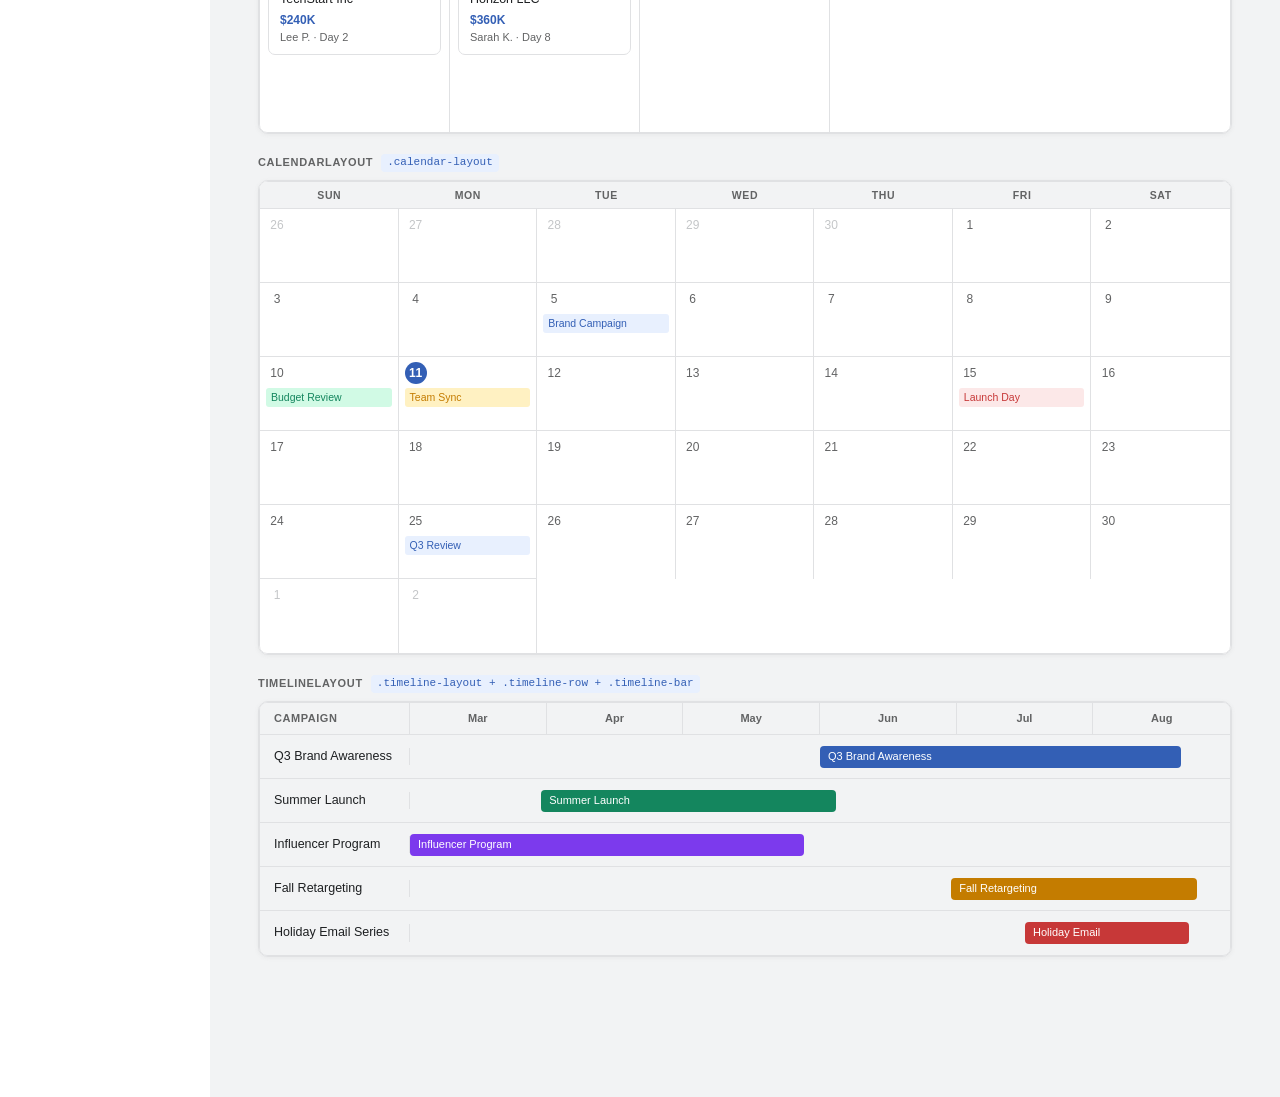
==== commit c20d0bda: "Add default cell padding to ListLayout Cells now get 12px right-padding with a :last-child reset so " ====
--- a/index.html
+++ b/index.html
@@ -4,8 +4,8 @@
   <meta charset="UTF-8">
   <meta name="viewport" content="width=device-width, initial-scale=1.0">
   <title>Component Library</title>
-  <link rel="stylesheet" href="tokens.css">
-  <link rel="stylesheet" href="components.css">
+  <link rel="stylesheet" href="tokens.css?v=4">
+  <link rel="stylesheet" href="components.css?v=4">
   <style>
     /* ── Showcase chrome ─────────────────────────────────────────── */
     html { scroll-behavior: smooth; }
@@ -404,8 +404,8 @@
             <div class="sc-component-label">FieldBoolean / BooleanRenderer <span class="sc-component-class">.field-boolean</span></div>
             <div class="sc-canvas">
               <div class="field-table">
-                <div class="field-row"><span class="field-label">Active</span><span class="field-value"><span class="field-boolean"><span class="field-boolean__check field-boolean__check--checked"><svg viewBox="0 0 10 10" fill="none" stroke="currentColor" stroke-width="2" stroke-linecap="round"><polyline points="1.5 5 4 7.5 8.5 2"/></svg></span><span class="field-boolean__label">Yes</span></span></span></div>
-                <div class="field-row"><span class="field-label">Approved</span><span class="field-value"><span class="field-boolean"><span class="field-boolean__check field-boolean__check--checked"><svg viewBox="0 0 10 10" fill="none" stroke="currentColor" stroke-width="2" stroke-linecap="round"><polyline points="1.5 5 4 7.5 8.5 2"/></svg></span><span class="field-boolean__label">Yes</span></span></span></div>
+                <div class="field-row"><span class="field-label">Active</span><span class="field-value"><span class="field-boolean"><span class="field-boolean__check field-boolean__check--checked"><svg width="10" height="10" viewBox="0 0 10 10" fill="none" stroke="currentColor" stroke-width="2" stroke-linecap="round"><polyline points="1.5 5 4 7.5 8.5 2"/></svg></span><span class="field-boolean__label">Yes</span></span></span></div>
+                <div class="field-row"><span class="field-label">Approved</span><span class="field-value"><span class="field-boolean"><span class="field-boolean__check field-boolean__check--checked"><svg width="10" height="10" viewBox="0 0 10 10" fill="none" stroke="currentColor" stroke-width="2" stroke-linecap="round"><polyline points="1.5 5 4 7.5 8.5 2"/></svg></span><span class="field-boolean__label">Yes</span></span></span></div>
                 <div class="field-row"><span class="field-label">Archived</span><span class="field-value"><span class="field-boolean"><span class="field-boolean__check"></span><span class="field-boolean__label">No</span></span></span></div>
               </div>
             </div>
@@ -685,9 +685,9 @@
               </div>
               <div class="checklist__track"><div class="checklist__fill" style="width:60%"></div></div>
               <ul class="checklist__items">
-                <li class="checklist__item checklist__item--done"><span class="checklist__item-check"><svg viewBox="0 0 10 10" fill="none" stroke="currentColor" stroke-width="2" stroke-linecap="round"><polyline points="1.5 5 4 7.5 8.5 2"/></svg></span><span class="checklist__item-text">Brief approved by stakeholders</span></li>
-                <li class="checklist__item checklist__item--done"><span class="checklist__item-check"><svg viewBox="0 0 10 10" fill="none" stroke="currentColor" stroke-width="2" stroke-linecap="round"><polyline points="1.5 5 4 7.5 8.5 2"/></svg></span><span class="checklist__item-text">Creative assets delivered</span></li>
-                <li class="checklist__item checklist__item--done"><span class="checklist__item-check"><svg viewBox="0 0 10 10" fill="none" stroke="currentColor" stroke-width="2" stroke-linecap="round"><polyline points="1.5 5 4 7.5 8.5 2"/></svg></span><span class="checklist__item-text">Audience targeting configured</span></li>
+                <li class="checklist__item checklist__item--done"><span class="checklist__item-check"><svg width="10" height="10" viewBox="0 0 10 10" fill="none" stroke="currentColor" stroke-width="2" stroke-linecap="round"><polyline points="1.5 5 4 7.5 8.5 2"/></svg></span><span class="checklist__item-text">Brief approved by stakeholders</span></li>
+                <li class="checklist__item checklist__item--done"><span class="checklist__item-check"><svg width="10" height="10" viewBox="0 0 10 10" fill="none" stroke="currentColor" stroke-width="2" stroke-linecap="round"><polyline points="1.5 5 4 7.5 8.5 2"/></svg></span><span class="checklist__item-text">Creative assets delivered</span></li>
+                <li class="checklist__item checklist__item--done"><span class="checklist__item-check"><svg width="10" height="10" viewBox="0 0 10 10" fill="none" stroke="currentColor" stroke-width="2" stroke-linecap="round"><polyline points="1.5 5 4 7.5 8.5 2"/></svg></span><span class="checklist__item-text">Audience targeting configured</span></li>
                 <li class="checklist__item"><span class="checklist__item-check"></span><span class="checklist__item-text">Budget approved in finance system</span></li>
                 <li class="checklist__item"><span class="checklist__item-check"></span><span class="checklist__item-text">Legal review completed</span></li>
               </ul>
@@ -753,11 +753,11 @@
           <div class="sc-canvas">
             <div class="stage-stepper">
               <div class="stage-stepper__step stage-stepper__step--done">
-                <div class="stage-stepper__dot"><svg viewBox="0 0 10 10" fill="none" stroke="currentColor" stroke-width="2" stroke-linecap="round"><polyline points="1.5 5 4 7.5 8.5 2"/></svg></div>
+                <div class="stage-stepper__dot"><svg width="10" height="10" viewBox="0 0 10 10" fill="none" stroke="currentColor" stroke-width="2" stroke-linecap="round"><polyline points="1.5 5 4 7.5 8.5 2"/></svg></div>
                 <span class="stage-stepper__label">Qualify</span>
               </div>
               <div class="stage-stepper__step stage-stepper__step--done">
-                <div class="stage-stepper__dot"><svg viewBox="0 0 10 10" fill="none" stroke="currentColor" stroke-width="2" stroke-linecap="round"><polyline points="1.5 5 4 7.5 8.5 2"/></svg></div>
+                <div class="stage-stepper__dot"><svg width="10" height="10" viewBox="0 0 10 10" fill="none" stroke="currentColor" stroke-width="2" stroke-linecap="round"><polyline points="1.5 5 4 7.5 8.5 2"/></svg></div>
                 <span class="stage-stepper__label">Brief</span>
               </div>
               <div class="stage-stepper__step stage-stepper__step--active">
@@ -855,19 +855,19 @@
                 <span class="task-section__count">3 / 3</span>
               </div>
               <div class="task-row task-row--done">
-                <span class="task-check task-check--done"><svg viewBox="0 0 10 10" fill="none" stroke="currentColor" stroke-width="2" stroke-linecap="round"><polyline points="1.5 5 4 7.5 8.5 2"/></svg></span>
+                <span class="task-check task-check--done"><svg width="10" height="10" viewBox="0 0 10 10" fill="none" stroke="currentColor" stroke-width="2" stroke-linecap="round"><polyline points="1.5 5 4 7.5 8.5 2"/></svg></span>
                 <span class="task-name">Complete property walk-through</span>
                 <span class="task-due">Jul 12</span>
                 <span class="task-assignee" style="background:#059669">JW</span>
               </div>
               <div class="task-row task-row--done">
-                <span class="task-check task-check--done"><svg viewBox="0 0 10 10" fill="none" stroke="currentColor" stroke-width="2" stroke-linecap="round"><polyline points="1.5 5 4 7.5 8.5 2"/></svg></span>
+                <span class="task-check task-check--done"><svg width="10" height="10" viewBox="0 0 10 10" fill="none" stroke="currentColor" stroke-width="2" stroke-linecap="round"><polyline points="1.5 5 4 7.5 8.5 2"/></svg></span>
                 <span class="task-name">Review outgoing operator contracts</span>
                 <span class="task-due">Jul 15</span>
                 <span class="task-assignee" style="background:#dc2626">SC</span>
               </div>
               <div class="task-row task-row--done">
-                <span class="task-check task-check--done"><svg viewBox="0 0 10 10" fill="none" stroke="currentColor" stroke-width="2" stroke-linecap="round"><polyline points="1.5 5 4 7.5 8.5 2"/></svg></span>
+                <span class="task-check task-check--done"><svg width="10" height="10" viewBox="0 0 10 10" fill="none" stroke="currentColor" stroke-width="2" stroke-linecap="round"><polyline points="1.5 5 4 7.5 8.5 2"/></svg></span>
                 <span class="task-name">Audit resident roster and lease terms</span>
                 <span class="task-due">Jul 18</span>
                 <span class="task-assignee" style="background:#be185d">DK</span>
@@ -880,7 +880,7 @@
                 <span class="task-section__count">1 / 3</span>
               </div>
               <div class="task-row task-row--done">
-                <span class="task-check task-check--done"><svg viewBox="0 0 10 10" fill="none" stroke="currentColor" stroke-width="2" stroke-linecap="round"><polyline points="1.5 5 4 7.5 8.5 2"/></svg></span>
+                <span class="task-check task-check--done"><svg width="10" height="10" viewBox="0 0 10 10" fill="none" stroke="currentColor" stroke-width="2" stroke-linecap="round"><polyline points="1.5 5 4 7.5 8.5 2"/></svg></span>
                 <span class="task-name">Migrate resident data to Yardi Voyager</span>
                 <span class="task-due">Aug 8</span>
                 <span class="task-assignee" style="background:#0891b2">ER</span>
--- a/tokens.css
+++ b/tokens.css
@@ -1,4 +1,5 @@
-/* ── Asana design tokens (light mode) ─────────────────────────────────── */
+/* v4 · object-detail-components — bump ./publish.sh whenever this file changes.
+   ── Asana design tokens (light mode) ─────────────────────────────────── */
 :root {
   /* Surfaces */
   --bg:               #ffffff;
--- a/components.css
+++ b/components.css
@@ -1,4 +1,6 @@
-/* ═══════════════════════════════════════════════════════════════════════
+/* v4 · object-detail-components — bump ./publish.sh whenever this file changes.
+
+   ═══════════════════════════════════════════════════════════════════════
    COMPONENT LIBRARY — composable object detail views
    ═══════════════════════════════════════════════════════════════════════
 
@@ -1236,7 +1238,9 @@
 .list-layout__col {
   flex: 1; font-size: 11px; font-weight: 700; letter-spacing: 0.05em;
   text-transform: uppercase; color: var(--text-weak);
-}
+  padding-right: 12px;
+}
+.list-layout__col:last-child { padding-right: 0; }
 .list-layout__col--sm  { flex: 0 0 80px; }
 .list-layout__col--md  { flex: 0 0 120px; }
 .list-layout__col--xs  { flex: 0 0 32px; }
@@ -1251,7 +1255,9 @@
 .list-layout__cell {
   flex: 1; font-size: 13px; color: var(--text);
   white-space: nowrap; overflow: hidden; text-overflow: ellipsis;
-}
+  padding-right: 12px;
+}
+.list-layout__cell:last-child { padding-right: 0; }
 .list-layout__cell--sm   { flex: 0 0 80px; }
 .list-layout__cell--md   { flex: 0 0 120px; }
 .list-layout__cell--xs   { flex: 0 0 32px; }
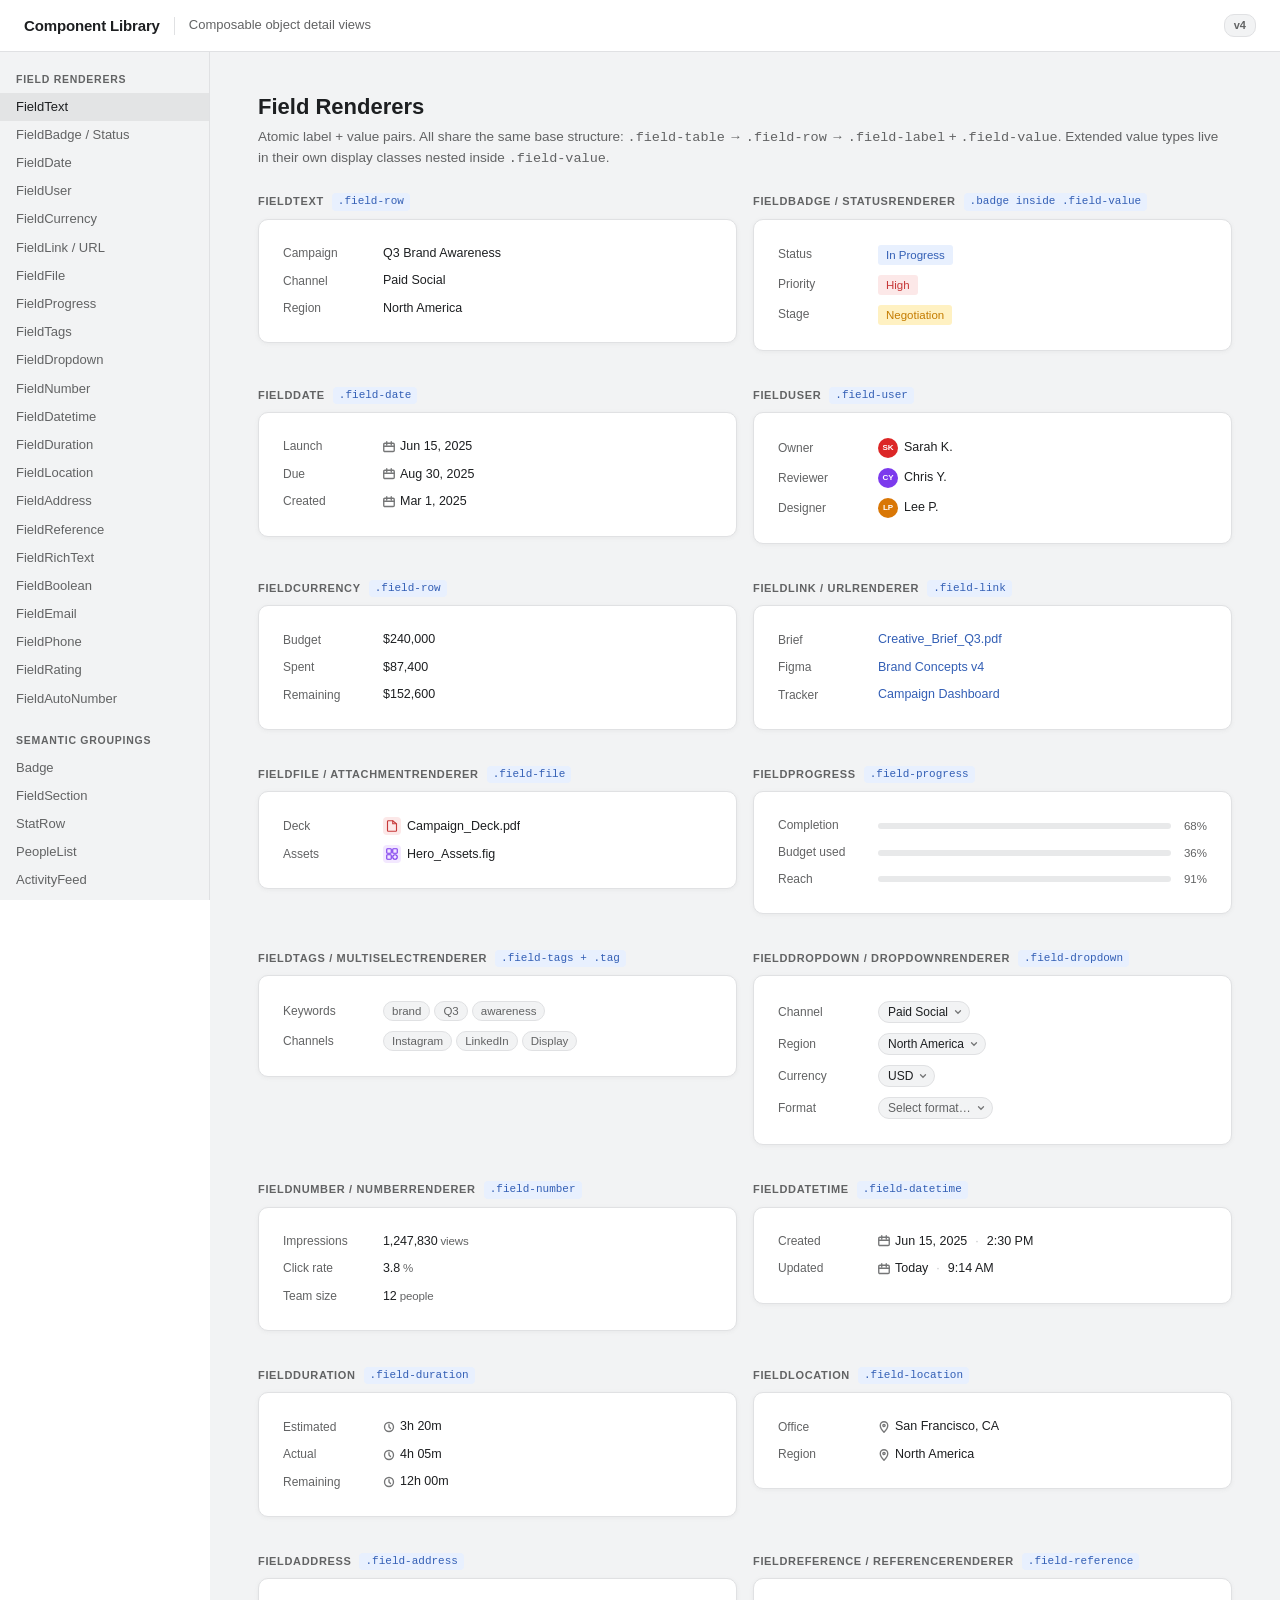
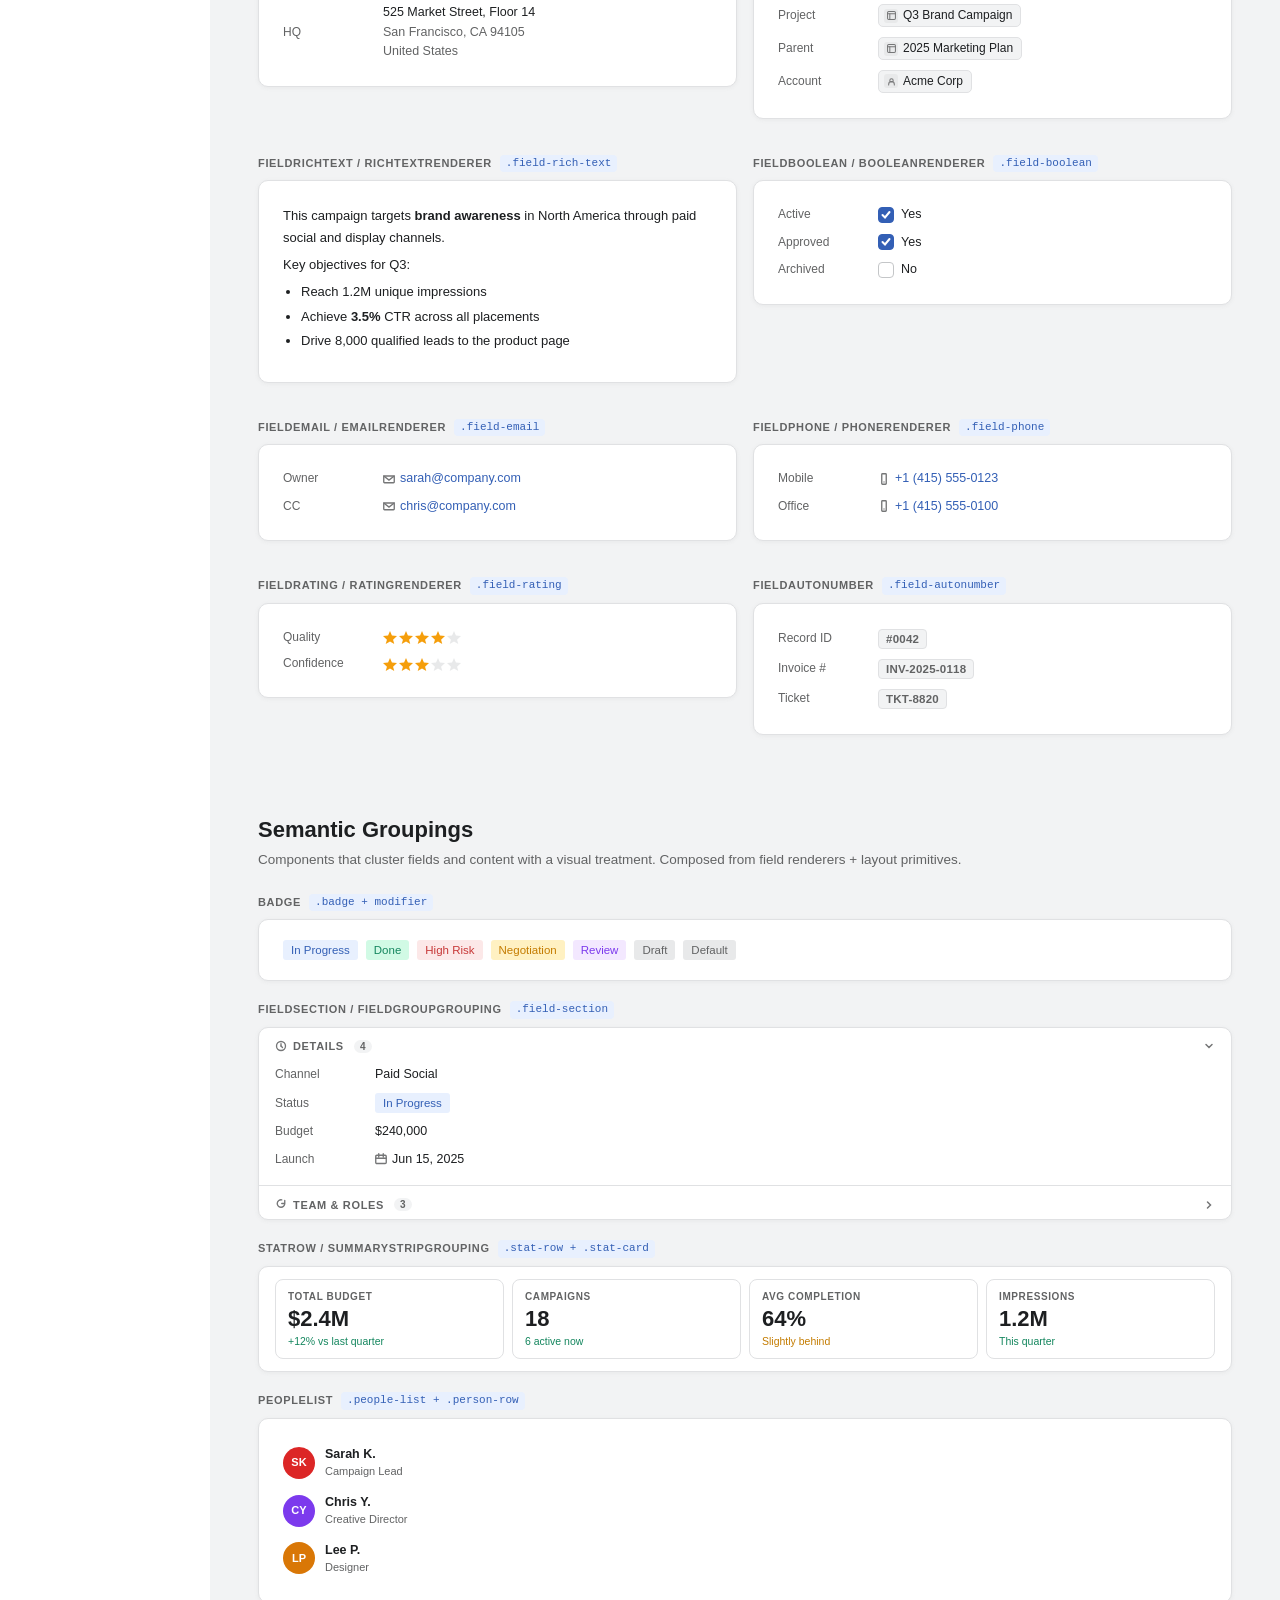
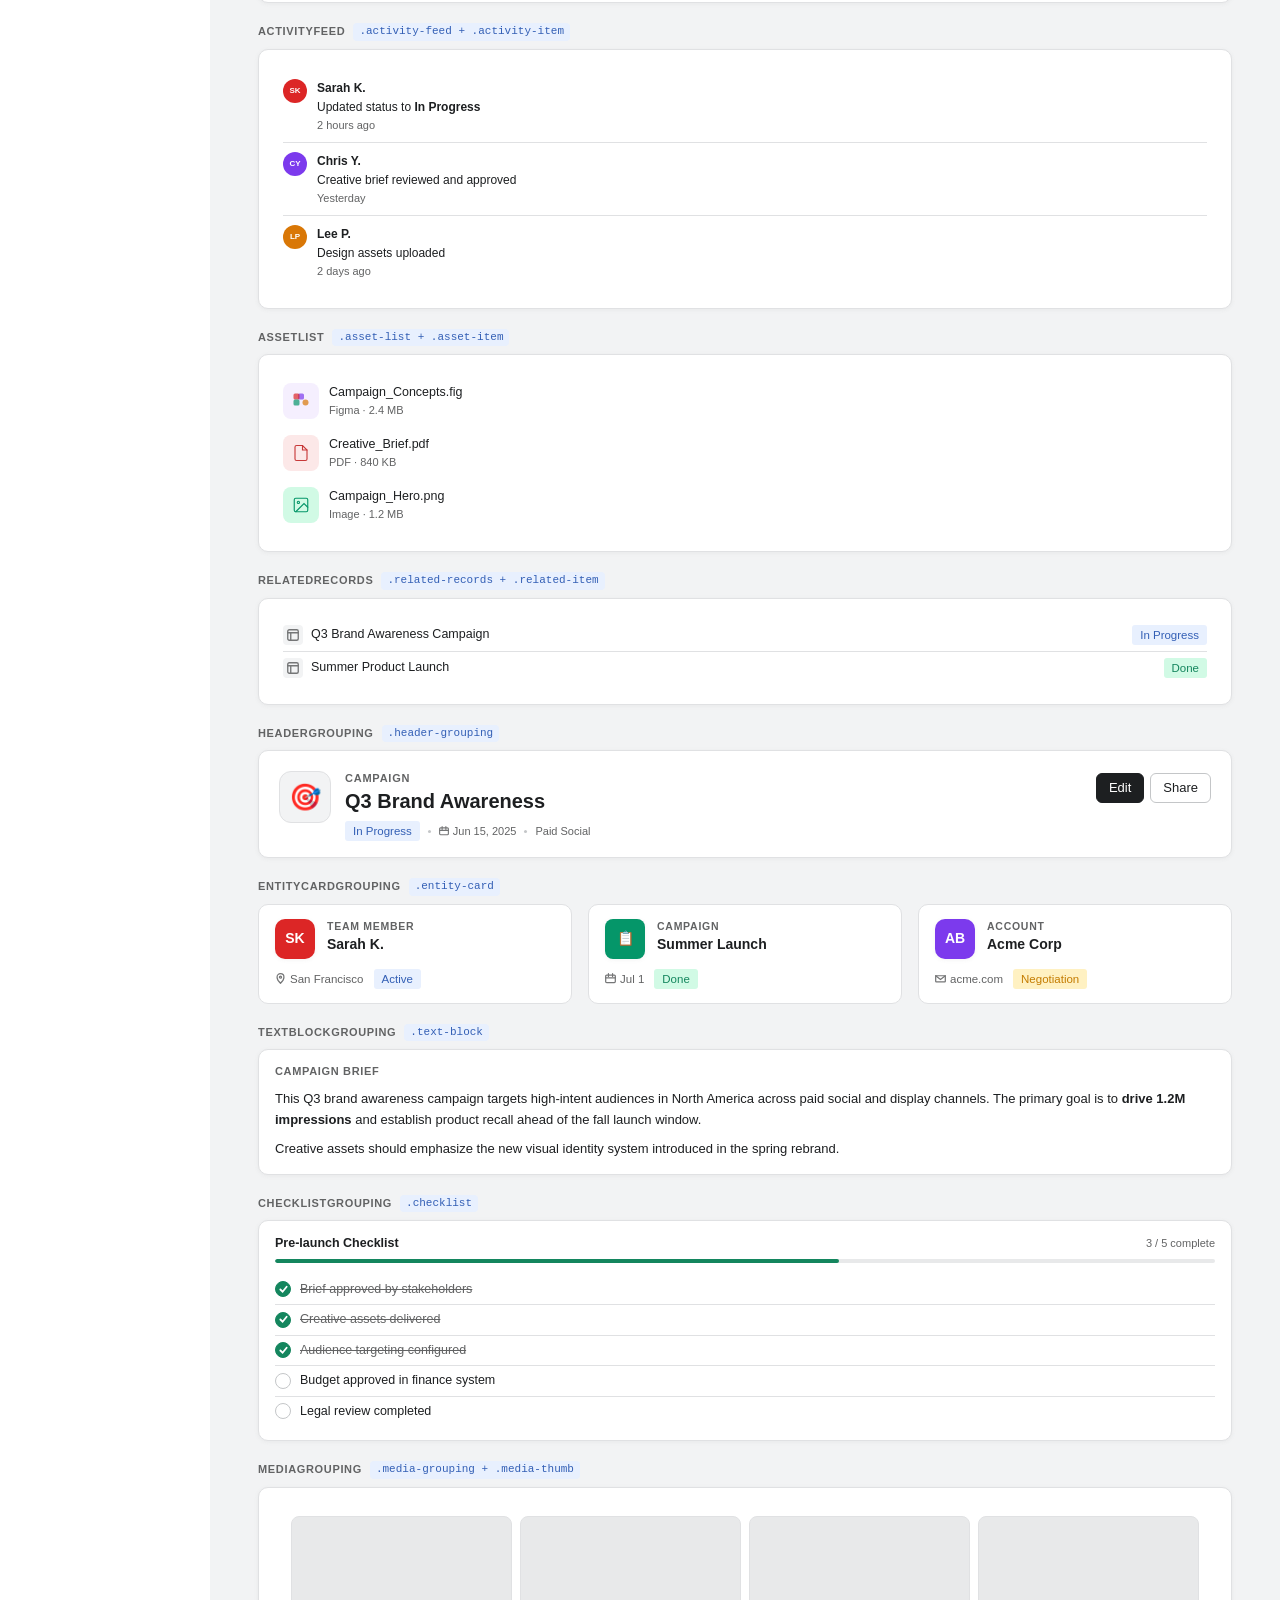
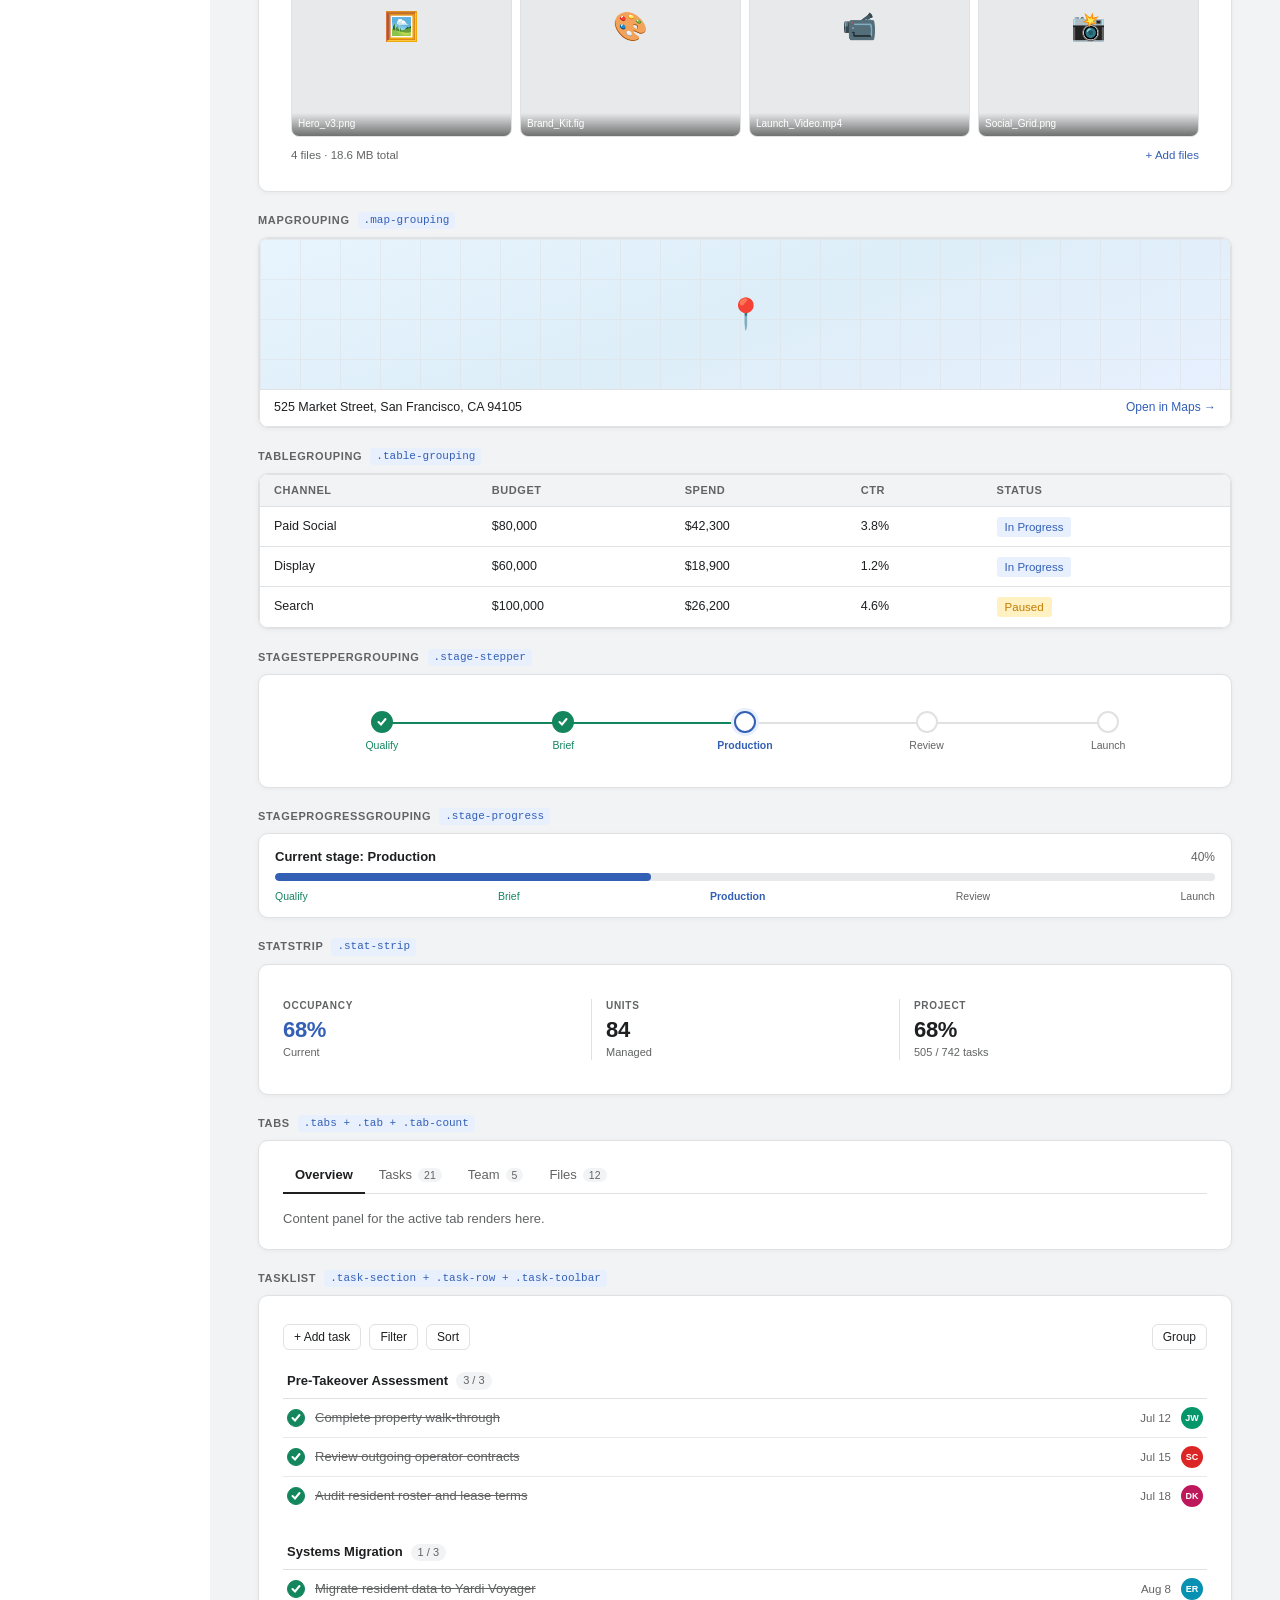
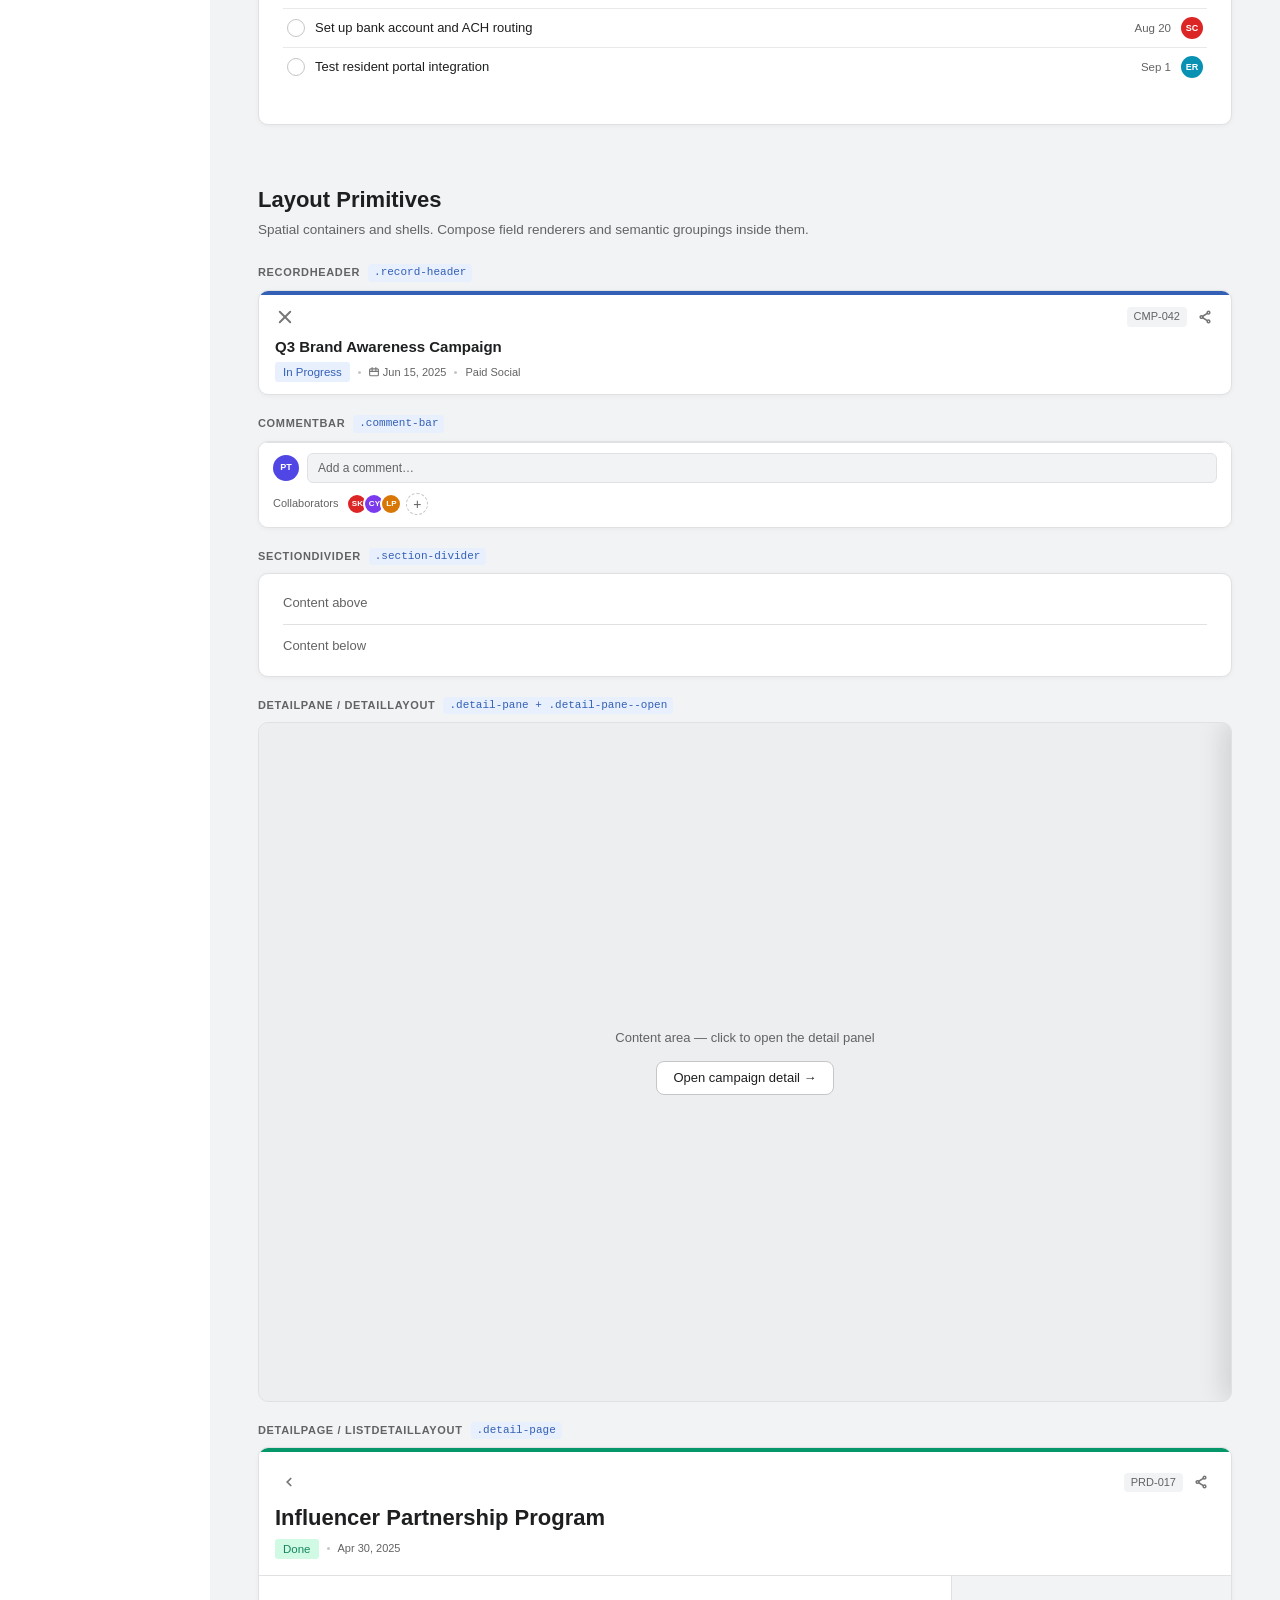
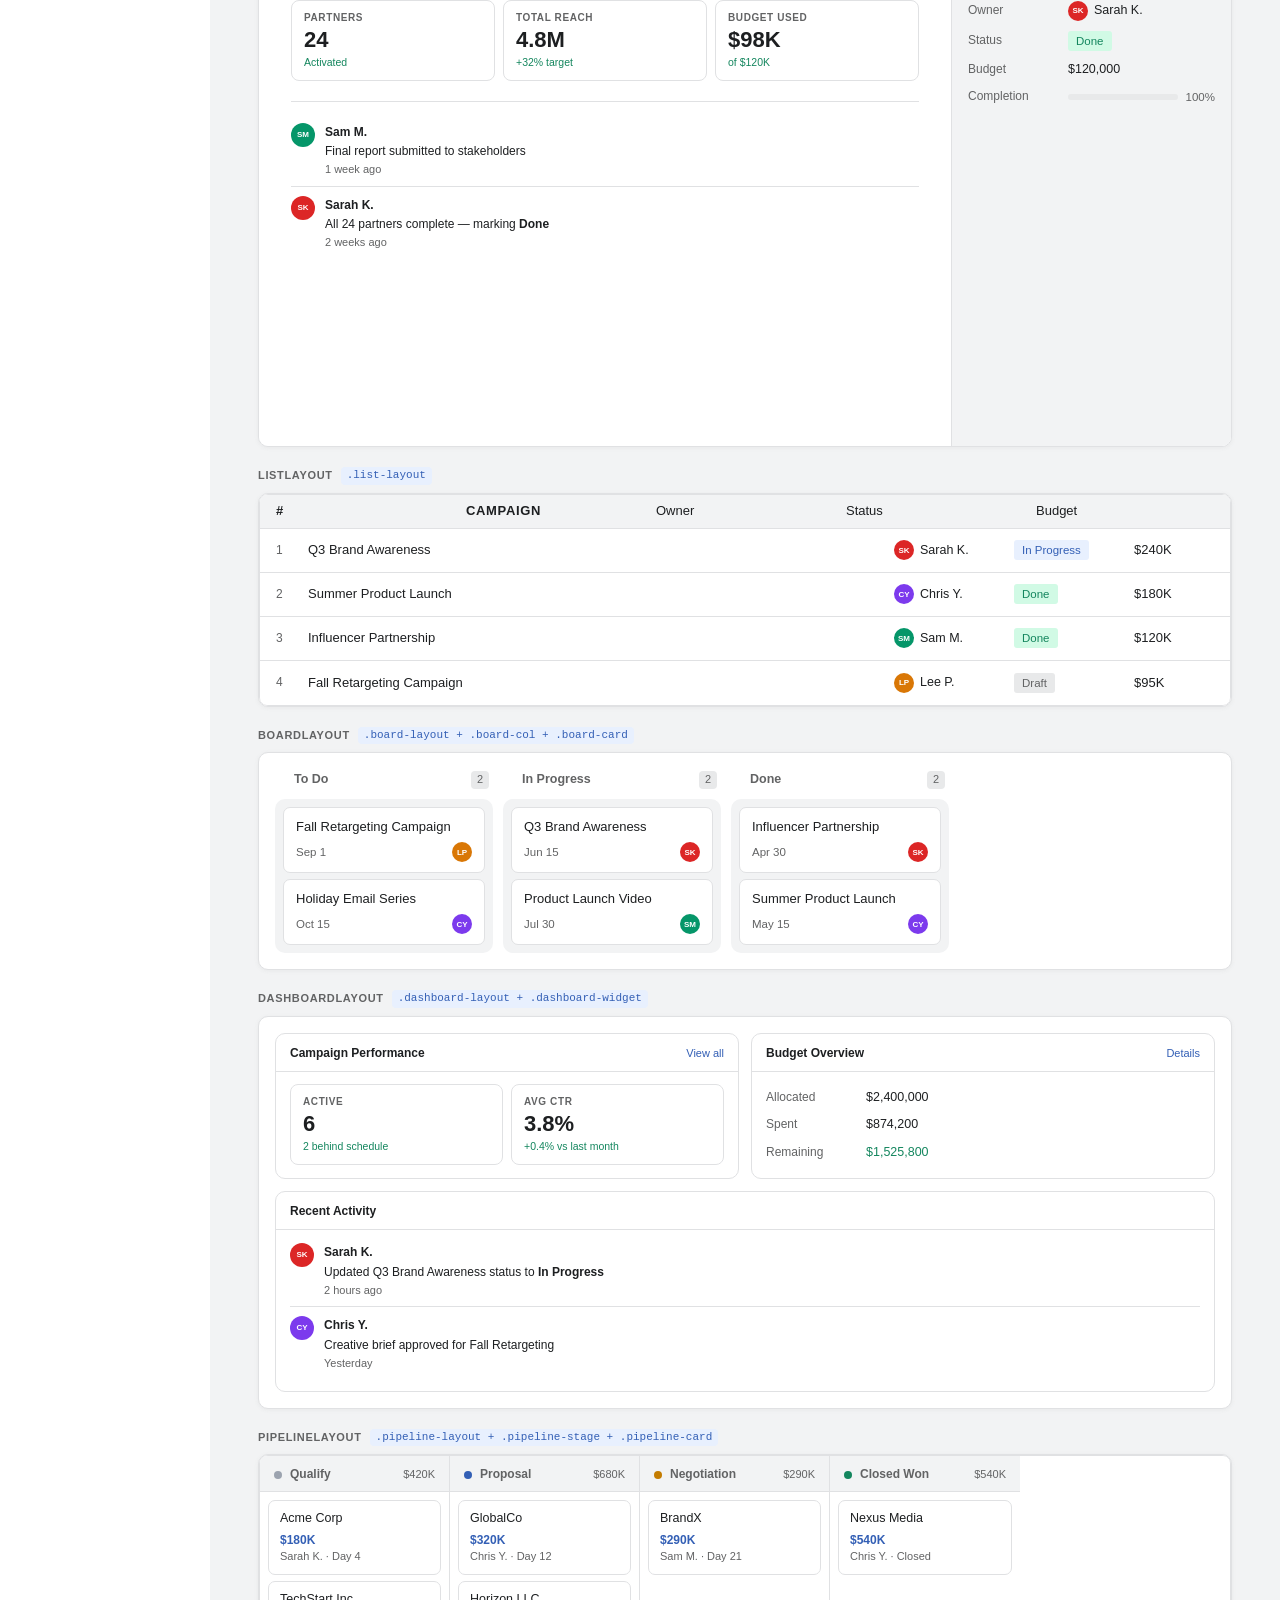
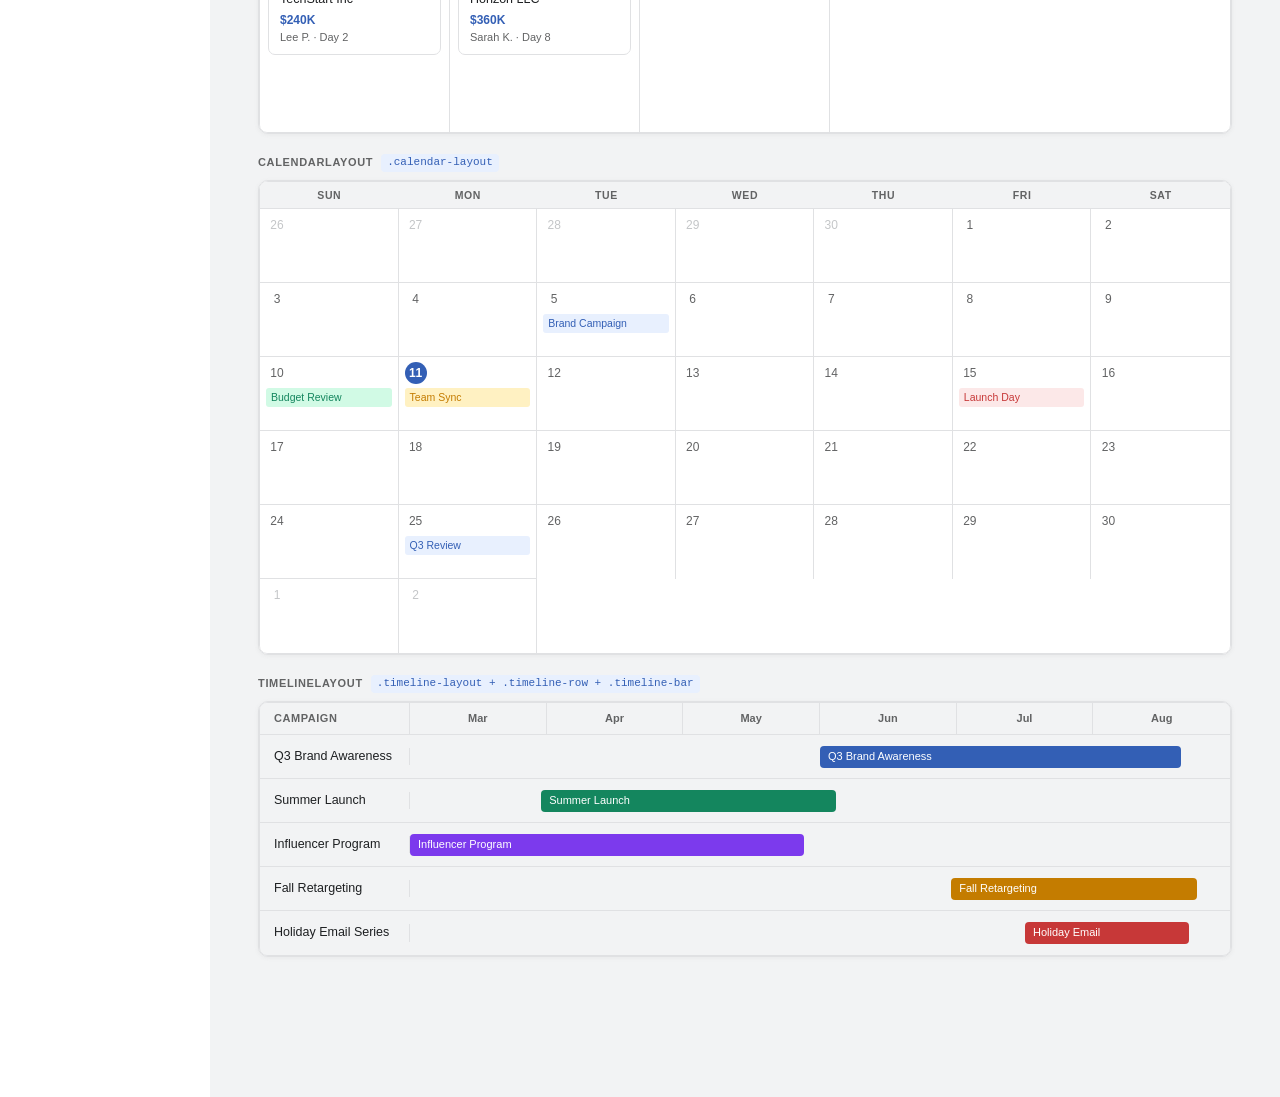
==== commit f0963932: "Sync topbar version chip with VERSION - Fix stale v1.1 chip in showcase topbar (should have been v4)" ====
--- a/index.html
+++ b/index.html
@@ -103,7 +103,7 @@
     <span class="sc-topbar-logo">Component Library</span>
     <div class="sc-topbar-sep"></div>
     <span class="sc-topbar-subtitle">Composable object detail views</span>
-    <span class="sc-topbar-chip">v1.1</span>
+    <span class="sc-topbar-chip">v4</span>
   </header>
 
   <div class="sc-layout">
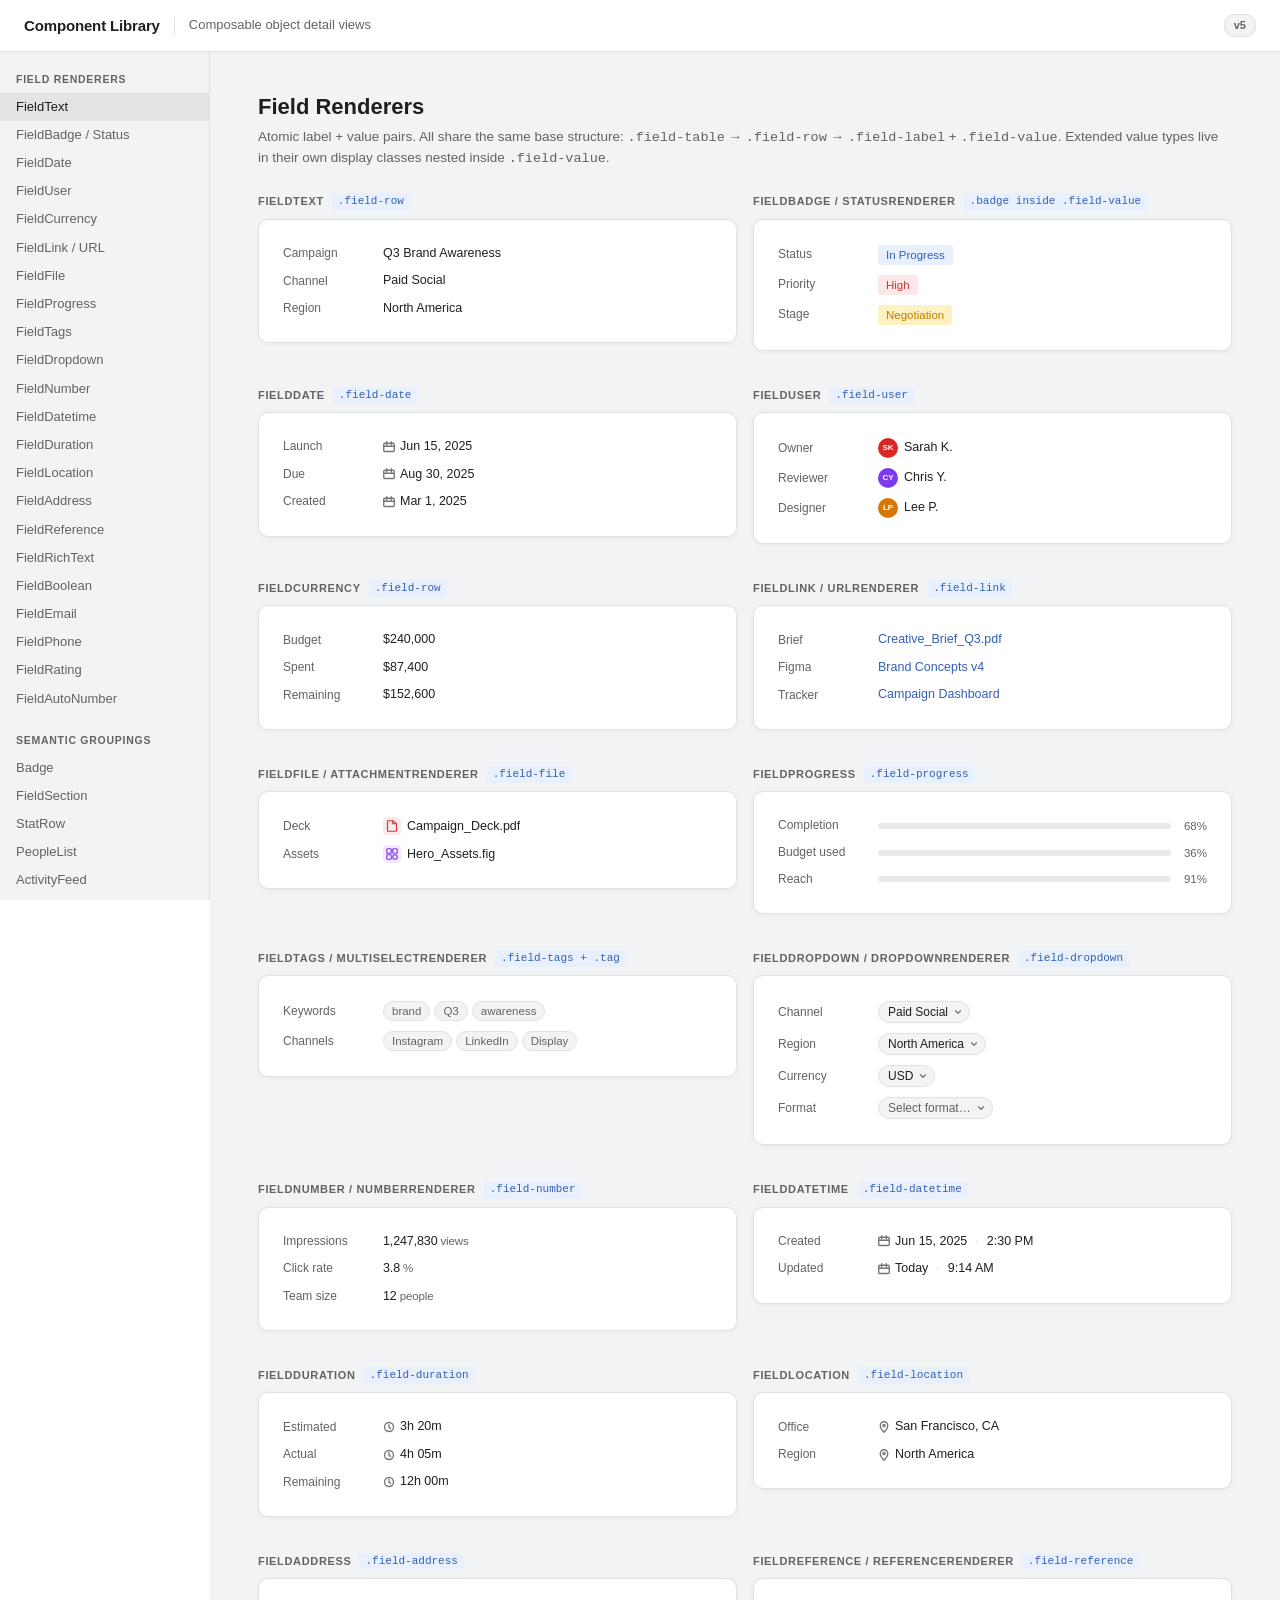
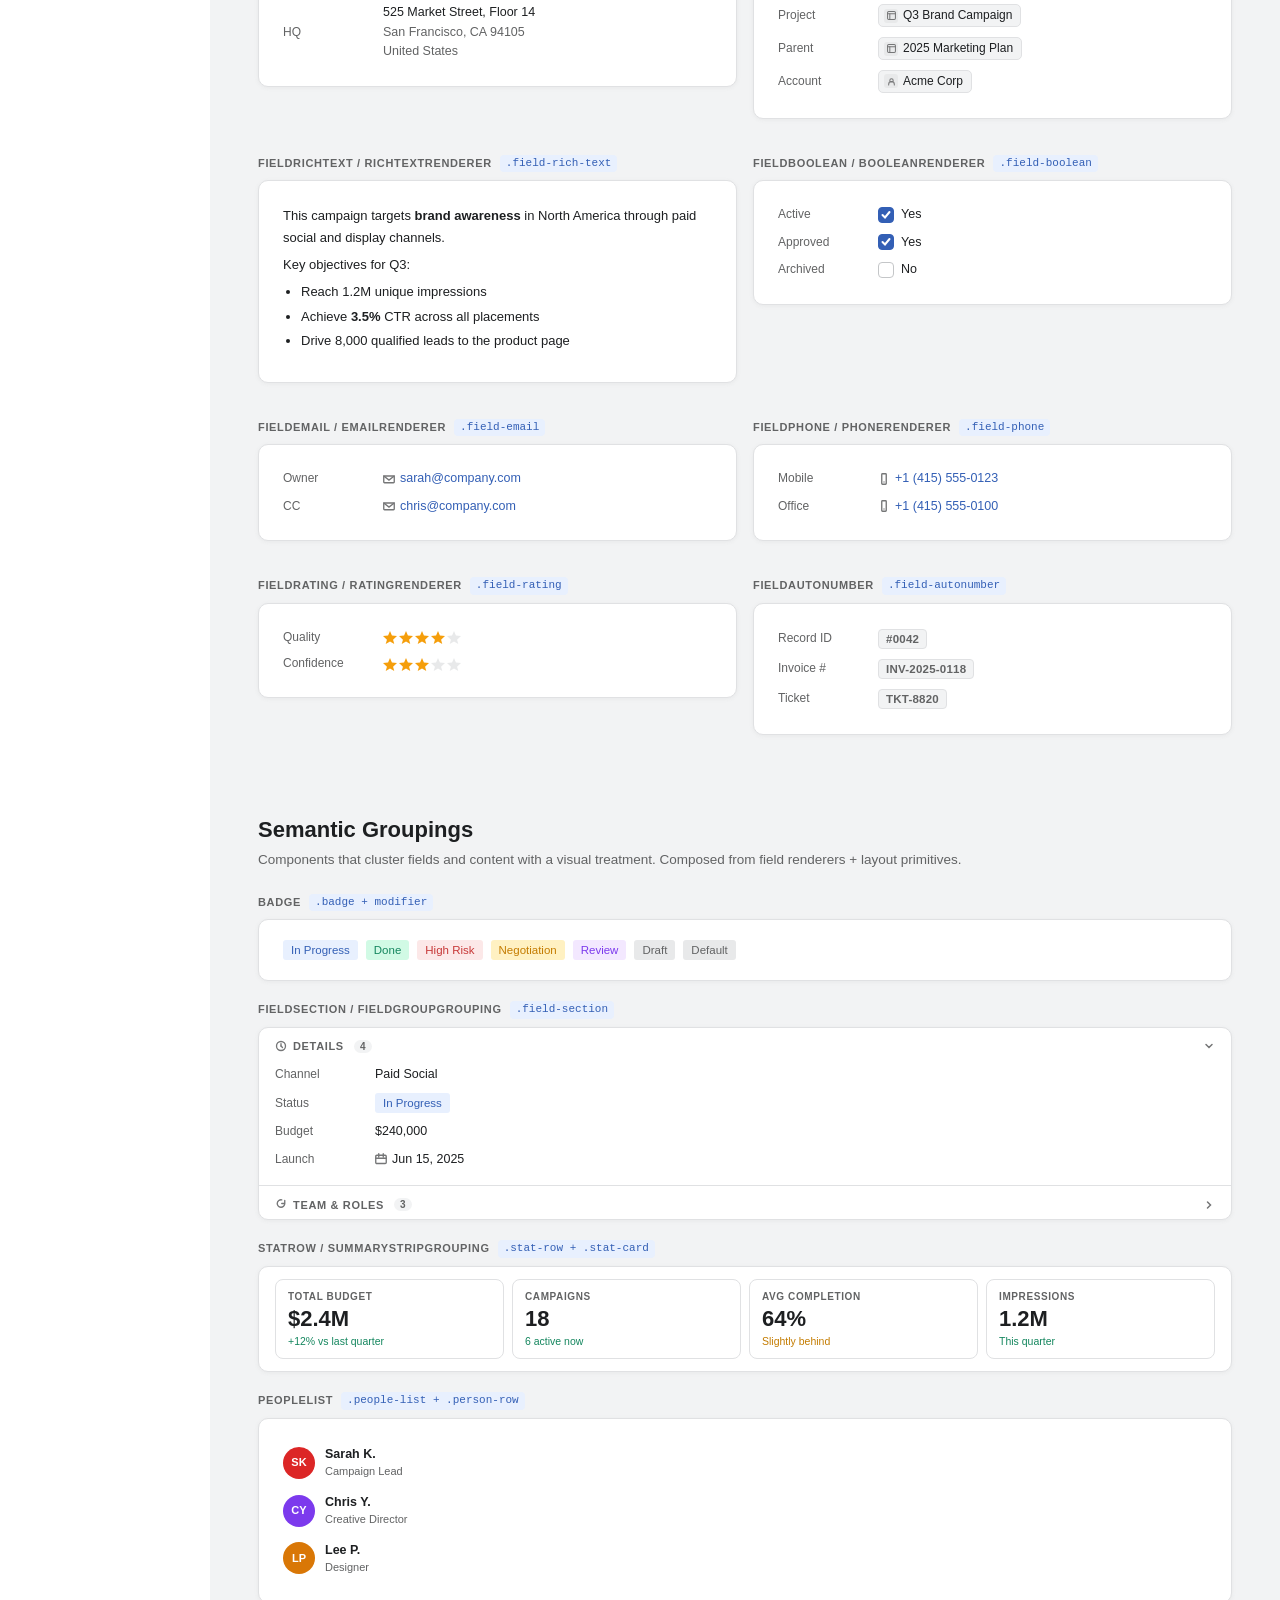
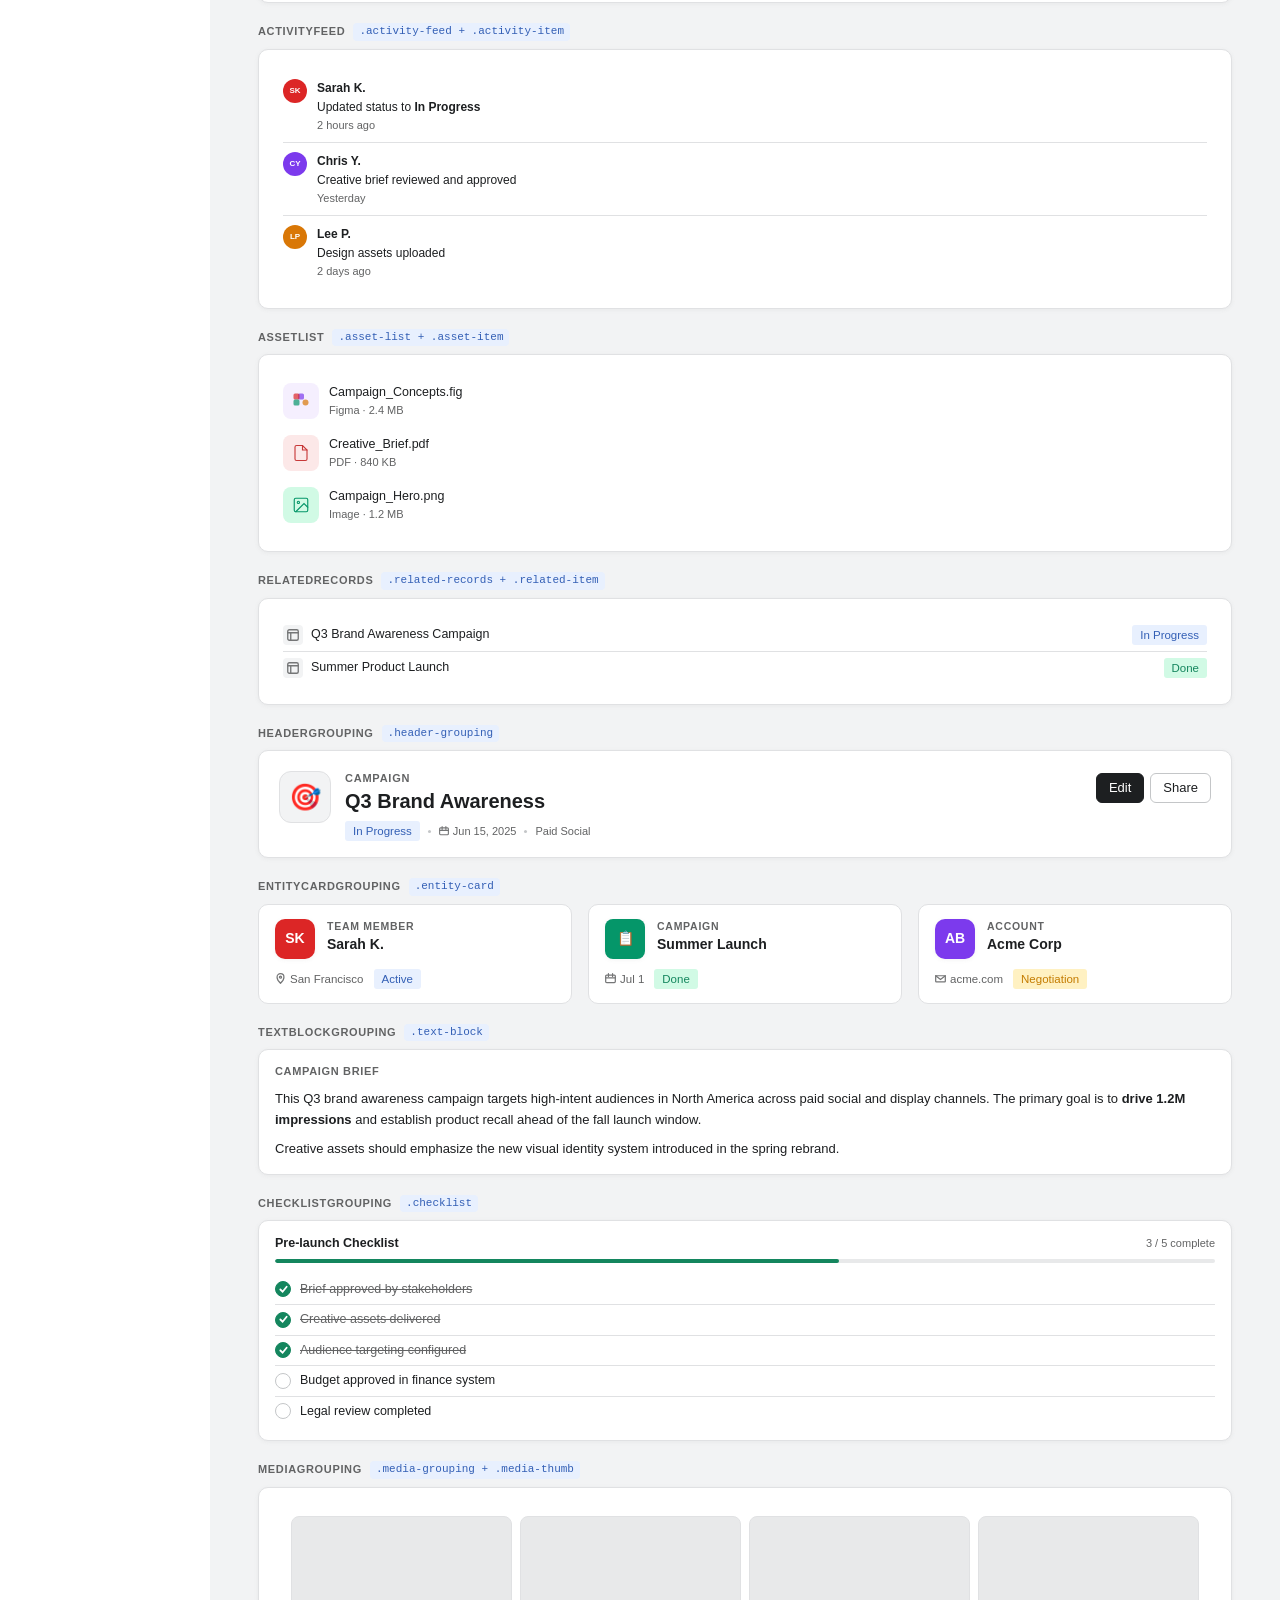
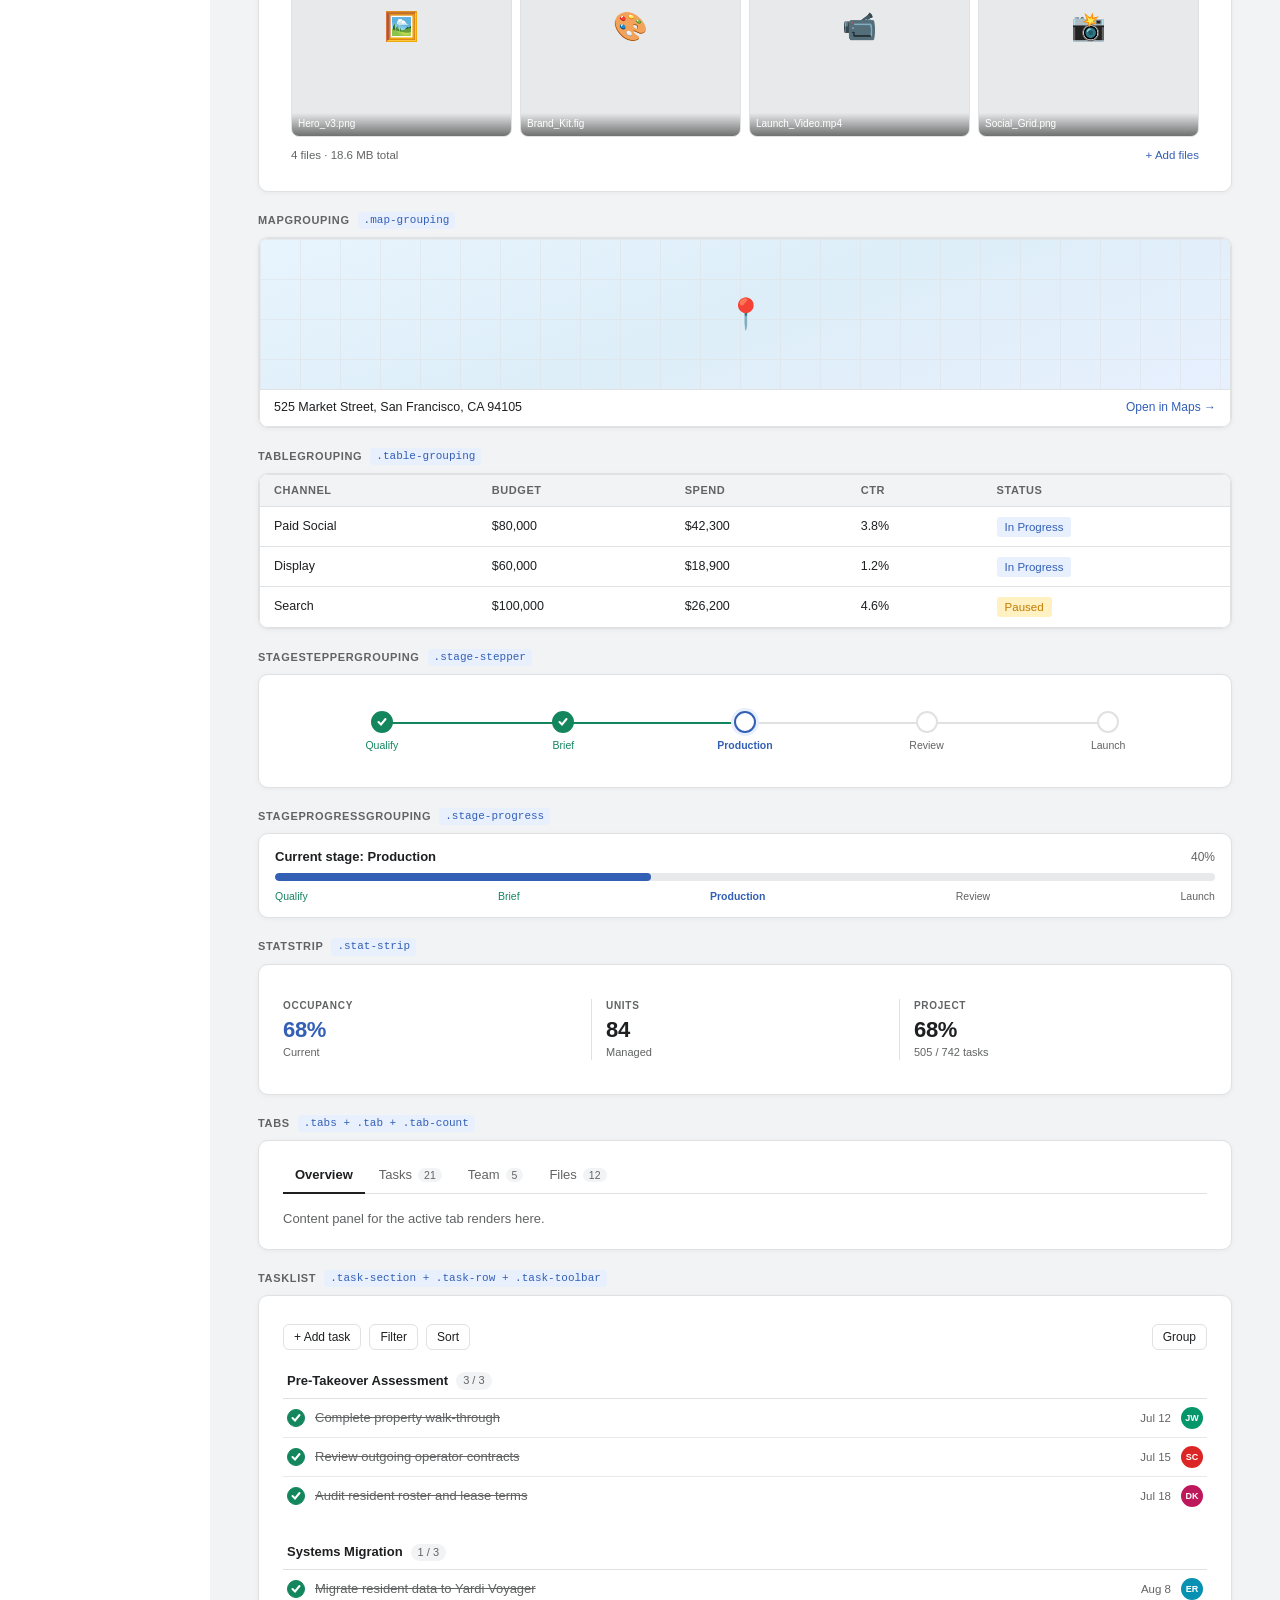
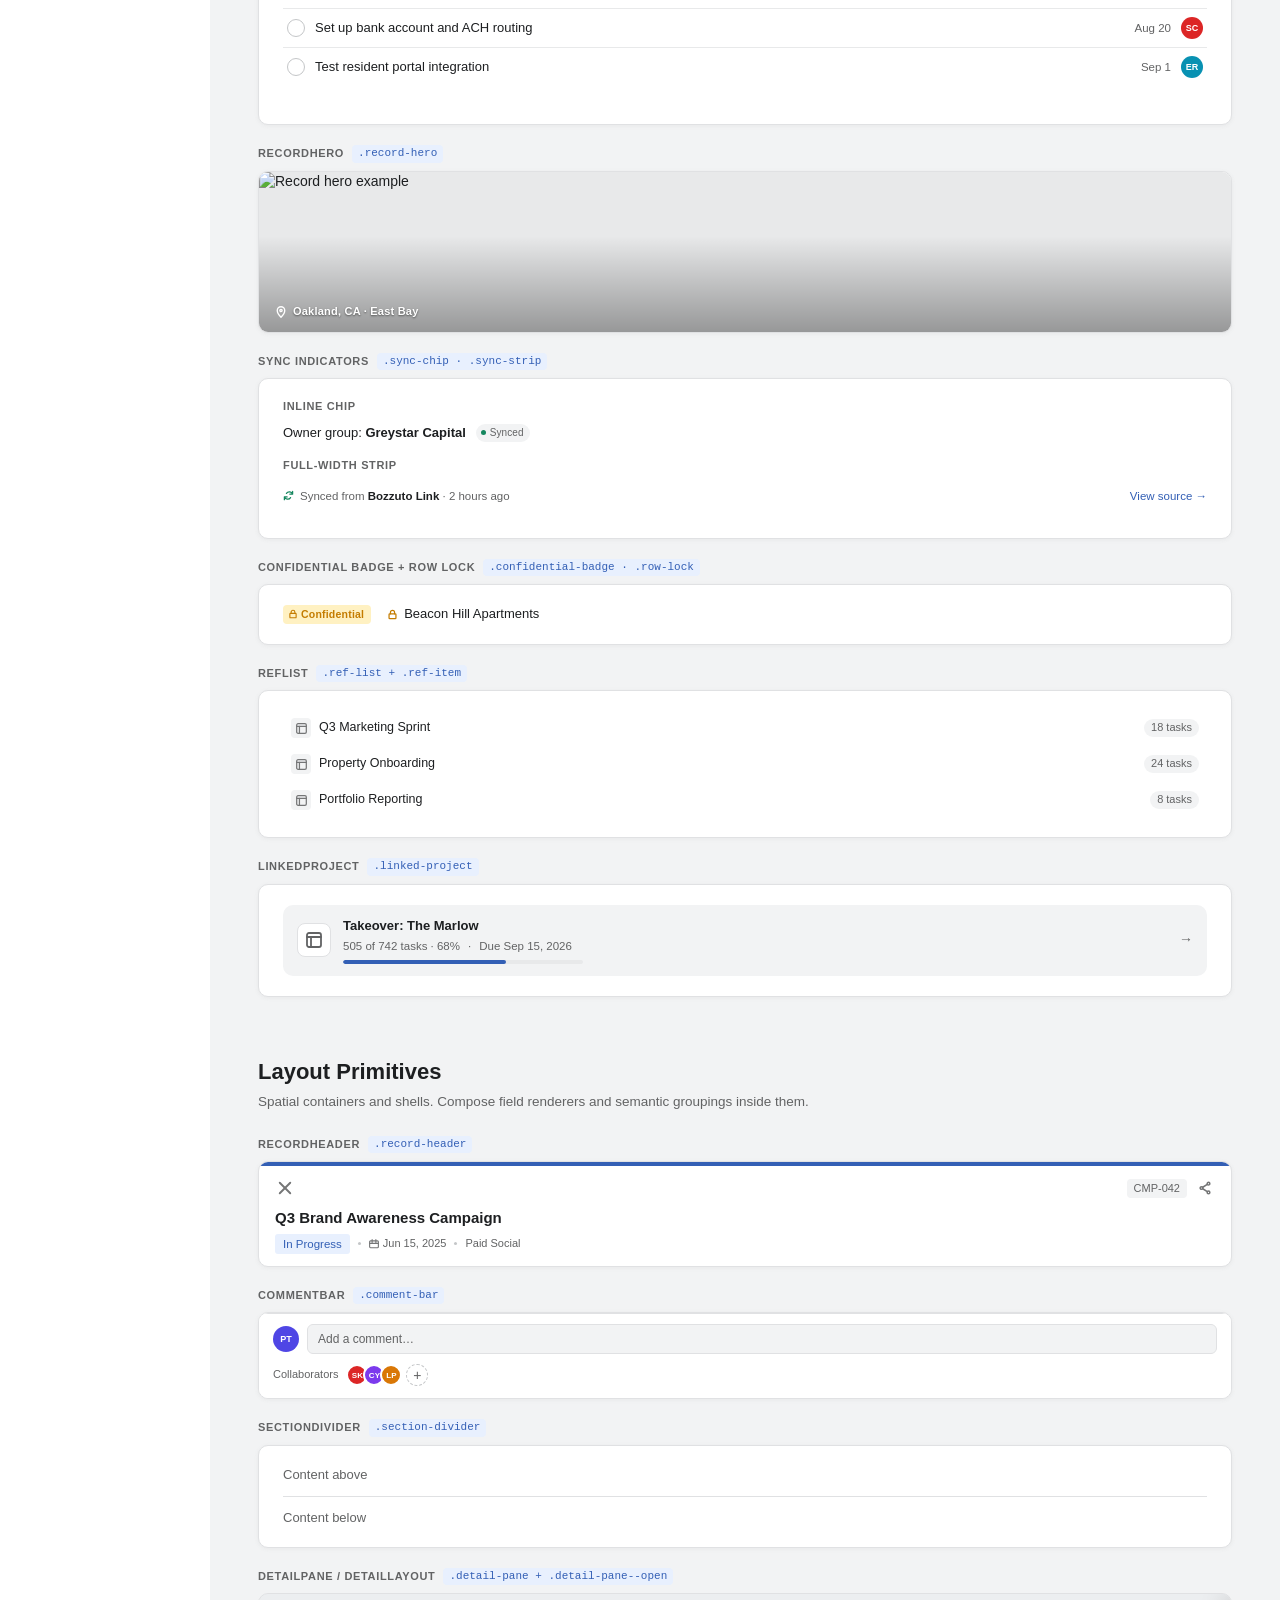
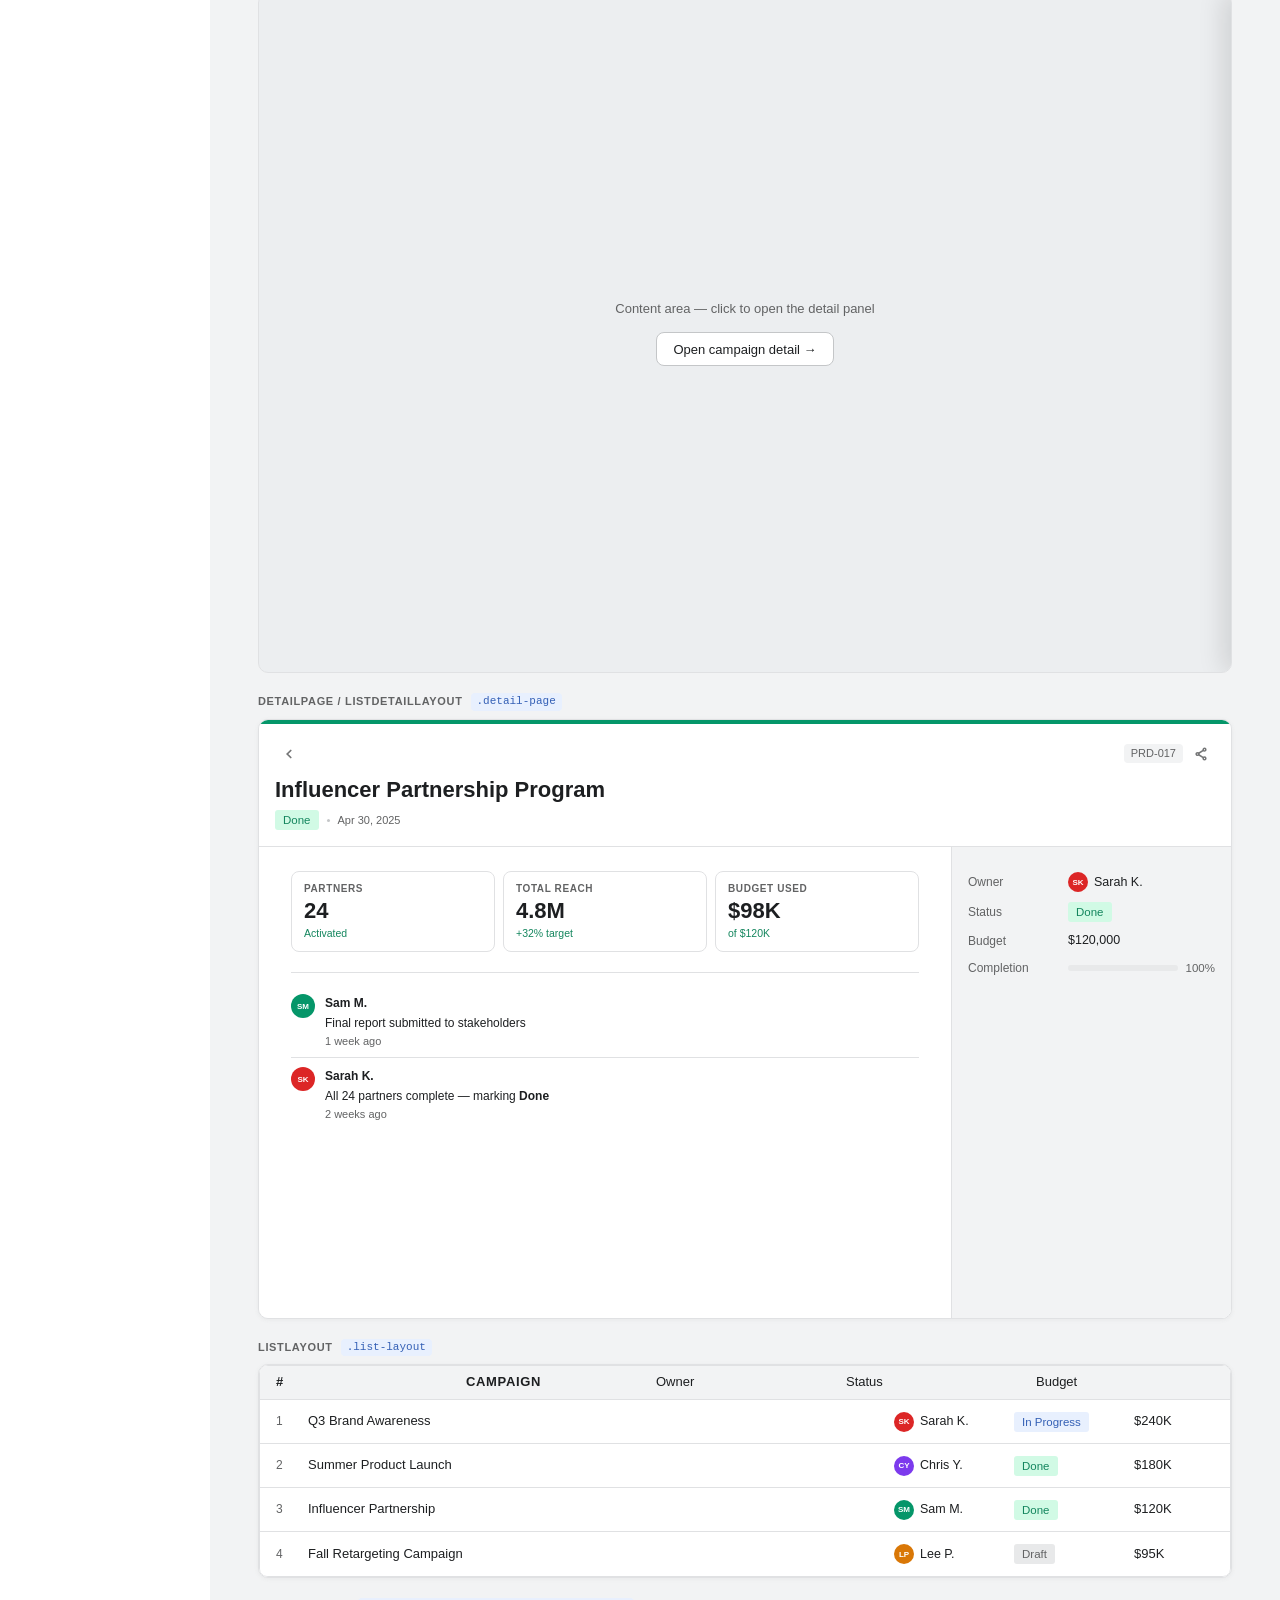
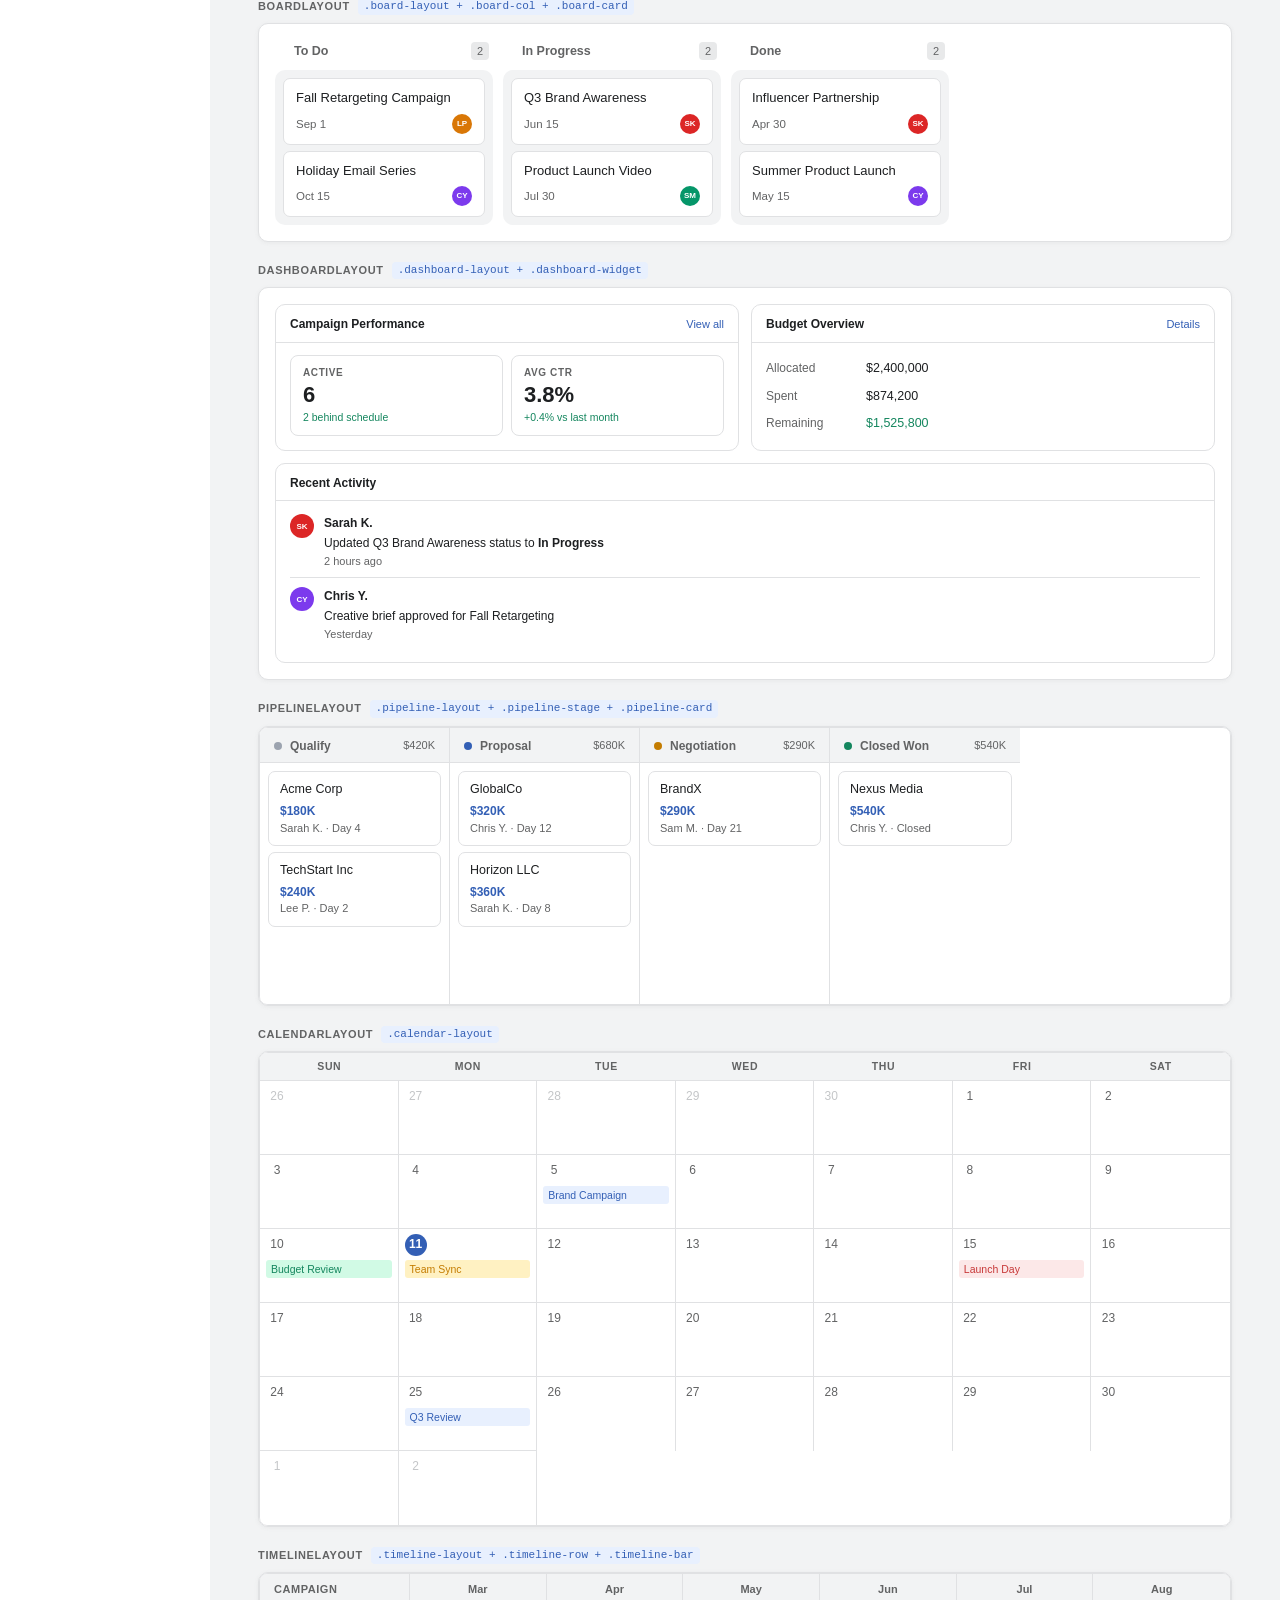
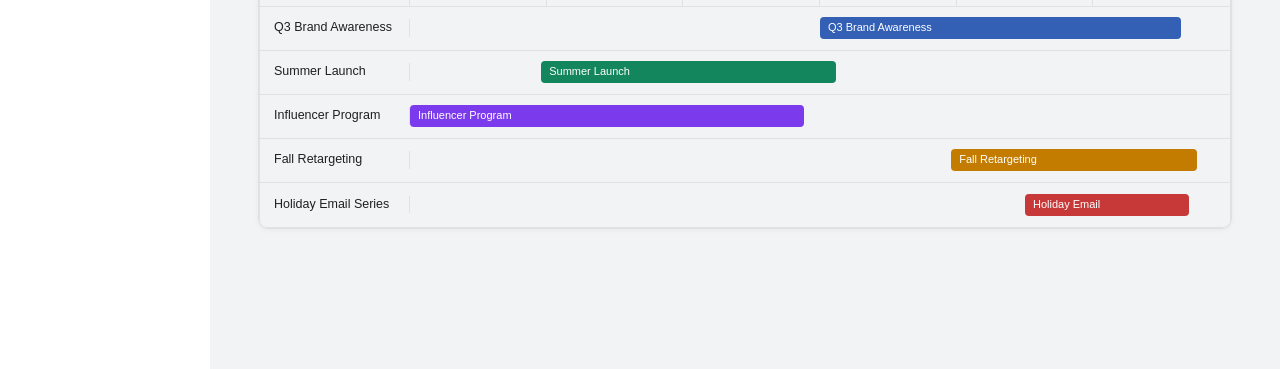
==== commit 7e52bb0e: "Add RecordHero, SyncChip/Strip, ConfidentialBadge, RefList, LinkedProject Batched promotion of patte" ====
--- a/index.html
+++ b/index.html
@@ -4,8 +4,8 @@
   <meta charset="UTF-8">
   <meta name="viewport" content="width=device-width, initial-scale=1.0">
   <title>Component Library</title>
-  <link rel="stylesheet" href="tokens.css?v=4">
-  <link rel="stylesheet" href="components.css?v=4">
+  <link rel="stylesheet" href="tokens.css?v=5">
+  <link rel="stylesheet" href="components.css?v=5">
   <style>
     /* ── Showcase chrome ─────────────────────────────────────────── */
     html { scroll-behavior: smooth; }
@@ -103,7 +103,7 @@
     <span class="sc-topbar-logo">Component Library</span>
     <div class="sc-topbar-sep"></div>
     <span class="sc-topbar-subtitle">Composable object detail views</span>
-    <span class="sc-topbar-chip">v4</span>
+    <span class="sc-topbar-chip">v5</span>
   </header>
 
   <div class="sc-layout">
@@ -156,6 +156,11 @@
         <a href="#stat-strip"          class="sc-nav-link">StatStrip</a>
         <a href="#tabs"                class="sc-nav-link">Tabs</a>
         <a href="#task-list"           class="sc-nav-link">TaskList</a>
+        <a href="#record-hero"         class="sc-nav-link">RecordHero</a>
+        <a href="#sync-indicators"     class="sc-nav-link">Sync Indicators</a>
+        <a href="#confidential"        class="sc-nav-link">Confidential Badge</a>
+        <a href="#ref-list"            class="sc-nav-link">RefList</a>
+        <a href="#linked-project"      class="sc-nav-link">LinkedProject</a>
       </div>
       <div class="sc-nav-group">
         <div class="sc-nav-group-label">Layout Primitives</div>
@@ -898,6 +903,104 @@
                 <span class="task-assignee" style="background:#0891b2">ER</span>
               </div>
             </div>
+          </div>
+        </div>
+
+        <!-- RecordHero -->
+        <div class="sc-component" id="record-hero">
+          <div class="sc-component-label">RecordHero <span class="sc-component-class">.record-hero</span></div>
+          <div class="sc-canvas sc-canvas--tight">
+            <div class="record-hero">
+              <img src="https://picsum.photos/seed/showcase-hero/1200/300" alt="Record hero example">
+              <div class="record-hero__gradient"></div>
+              <div class="record-hero__caption">
+                <svg viewBox="0 0 16 16" fill="none" stroke="currentColor" stroke-width="1.8" stroke-linecap="round"><path d="M8 1a5 5 0 0 1 5 5c0 4-5 9-5 9S3 10 3 6a5 5 0 0 1 5-5z"/><circle cx="8" cy="6" r="1.5"/></svg>
+                Oakland, CA · East Bay
+              </div>
+            </div>
+          </div>
+        </div>
+
+        <!-- Sync Indicators -->
+        <div class="sc-component" id="sync-indicators">
+          <div class="sc-component-label">Sync Indicators <span class="sc-component-class">.sync-chip · .sync-strip</span></div>
+          <div class="sc-canvas">
+            <div style="margin-bottom:16px">
+              <div style="font-size:11px;font-weight:700;color:var(--text-weak);letter-spacing:0.06em;text-transform:uppercase;margin-bottom:8px">Inline chip</div>
+              <span style="font-size:13px">Owner group: <strong>Greystar Capital</strong></span>
+              <span class="sync-chip"><span class="sync-chip__dot"></span>Synced</span>
+            </div>
+            <div>
+              <div style="font-size:11px;font-weight:700;color:var(--text-weak);letter-spacing:0.06em;text-transform:uppercase;margin-bottom:8px">Full-width strip</div>
+              <div class="sync-strip" style="padding-left:0;padding-right:0">
+                <svg width="11" height="11" viewBox="0 0 16 16" fill="none" stroke="currentColor" stroke-width="1.8" stroke-linecap="round" stroke-linejoin="round"><path d="M14 6a5 5 0 0 0-9-1M2 10a5 5 0 0 0 9 1M14 2v4h-4M2 14v-4h4"/></svg>
+                <span>Synced from <strong>Bozzuto Link</strong> · 2 hours ago</span>
+                <a href="#" class="sync-strip__link">View source →</a>
+              </div>
+            </div>
+          </div>
+        </div>
+
+        <!-- Confidential Badge -->
+        <div class="sc-component" id="confidential">
+          <div class="sc-component-label">Confidential Badge + Row Lock <span class="sc-component-class">.confidential-badge · .row-lock</span></div>
+          <div class="sc-canvas">
+            <div style="display:flex;align-items:center;gap:16px;flex-wrap:wrap">
+              <span class="confidential-badge">
+                <svg width="10" height="10" viewBox="0 0 16 16" fill="none" stroke="currentColor" stroke-width="1.8" stroke-linecap="round"><rect x="3" y="7" width="10" height="7" rx="1"/><path d="M5 7V5a3 3 0 0 1 6 0v2"/></svg>
+                Confidential
+              </span>
+              <span style="font-size:13px;display:inline-flex;align-items:center">
+                <svg class="row-lock" viewBox="0 0 16 16" fill="none" stroke="currentColor" stroke-width="1.8" stroke-linecap="round"><rect x="3" y="7" width="10" height="7" rx="1"/><path d="M5 7V5a3 3 0 0 1 6 0v2"/></svg>
+                Beacon Hill Apartments
+              </span>
+            </div>
+          </div>
+        </div>
+
+        <!-- RefList -->
+        <div class="sc-component" id="ref-list">
+          <div class="sc-component-label">RefList <span class="sc-component-class">.ref-list + .ref-item</span></div>
+          <div class="sc-canvas">
+            <div class="ref-list">
+              <a href="#" class="ref-item">
+                <div class="ref-item__icon"><svg viewBox="0 0 16 16" fill="none" stroke="currentColor" stroke-width="1.8" stroke-linecap="round"><rect x="1" y="1" width="14" height="14" rx="2"/><line x1="1" y1="5" x2="15" y2="5"/><line x1="5" y1="5" x2="5" y2="15"/></svg></div>
+                <span class="ref-item__name">Q3 Marketing Sprint</span>
+                <span class="ref-item__count">18 tasks</span>
+              </a>
+              <a href="#" class="ref-item">
+                <div class="ref-item__icon"><svg viewBox="0 0 16 16" fill="none" stroke="currentColor" stroke-width="1.8" stroke-linecap="round"><rect x="1" y="1" width="14" height="14" rx="2"/><line x1="1" y1="5" x2="15" y2="5"/><line x1="5" y1="5" x2="5" y2="15"/></svg></div>
+                <span class="ref-item__name">Property Onboarding</span>
+                <span class="ref-item__count">24 tasks</span>
+              </a>
+              <a href="#" class="ref-item">
+                <div class="ref-item__icon"><svg viewBox="0 0 16 16" fill="none" stroke="currentColor" stroke-width="1.8" stroke-linecap="round"><rect x="1" y="1" width="14" height="14" rx="2"/><line x1="1" y1="5" x2="15" y2="5"/><line x1="5" y1="5" x2="5" y2="15"/></svg></div>
+                <span class="ref-item__name">Portfolio Reporting</span>
+                <span class="ref-item__count">8 tasks</span>
+              </a>
+            </div>
+          </div>
+        </div>
+
+        <!-- LinkedProject -->
+        <div class="sc-component" id="linked-project">
+          <div class="sc-component-label">LinkedProject <span class="sc-component-class">.linked-project</span></div>
+          <div class="sc-canvas">
+            <a href="#" class="linked-project">
+              <div class="linked-project__icon">
+                <svg viewBox="0 0 16 16" fill="none" stroke="currentColor" stroke-width="1.8" stroke-linecap="round"><rect x="1" y="1" width="14" height="14" rx="2"/><line x1="1" y1="5" x2="15" y2="5"/><line x1="5" y1="5" x2="5" y2="15"/></svg>
+              </div>
+              <div class="linked-project__body">
+                <div class="linked-project__name">Takeover: The Marlow</div>
+                <div class="linked-project__meta">
+                  <span>505 of 742 tasks · 68%</span>
+                  <span>·</span>
+                  <span>Due Sep 15, 2026</span>
+                </div>
+                <div class="linked-project__bar"><div class="linked-project__bar-fill" style="width:68%"></div></div>
+              </div>
+              <span class="linked-project__arrow">→</span>
+            </a>
           </div>
         </div>
 
--- a/tokens.css
+++ b/tokens.css
@@ -1,4 +1,4 @@
-/* v4 · object-detail-components — bump ./publish.sh whenever this file changes.
+/* v5 · object-detail-components — bump ./publish.sh whenever this file changes.
    ── Asana design tokens (light mode) ─────────────────────────────────── */
 :root {
   /* Surfaces */
@@ -45,6 +45,9 @@
   /* Motion */
   --duration:  200ms;
   --ease:      cubic-bezier(0.05, 0.4, 0.2, 1);
+
+  /* Layout — override in a consuming app to change the DetailPane width */
+  --detail-pane-width: 480px;
 }
 
 *, *::before, *::after { box-sizing: border-box; margin: 0; padding: 0; }
--- a/components.css
+++ b/components.css
@@ -1,4 +1,4 @@
-/* v4 · object-detail-components — bump ./publish.sh whenever this file changes.
+/* v5 · object-detail-components — bump ./publish.sh whenever this file changes.
 
    ═══════════════════════════════════════════════════════════════════════
    COMPONENT LIBRARY — composable object detail views
@@ -804,7 +804,7 @@
   position: absolute;
   top: 0;
   right: 0;
-  width: 480px;
+  width: var(--detail-pane-width, 480px);
   height: 100%;
   background: var(--bg);
   border-left: 1px solid var(--border);
@@ -1553,3 +1553,160 @@
   transition: background var(--duration) var(--ease);
 }
 .task-toolbar__btn:hover { background: var(--bg-medium); }
+
+
+/* ════════════════════════════════════════════════════════════════════════
+   RECORD HERO  (image banner at the top of a detail view)
+   .record-hero > <img> + .record-hero__gradient + .record-hero__caption
+   ════════════════════════════════════════════════════════════════════════ */
+
+.record-hero {
+  width: 100%; height: 160px; overflow: hidden;
+  position: relative; background: var(--bg-strong);
+  flex-shrink: 0;
+}
+.record-hero img {
+  width: 100%; height: 100%; object-fit: cover; display: block;
+}
+.record-hero__gradient {
+  position: absolute; left: 0; right: 0; bottom: 0; height: 60%;
+  background: linear-gradient(to top, rgba(0,0,0,0.35) 0%, rgba(0,0,0,0) 100%);
+  pointer-events: none;
+}
+.record-hero__caption {
+  position: absolute; left: 16px; bottom: 12px;
+  display: inline-flex; align-items: center; gap: 6px;
+  font-size: 11px; font-weight: 600; color: #fff;
+  text-shadow: 0 1px 2px rgba(0,0,0,0.5); letter-spacing: 0.02em;
+}
+.record-hero__caption svg { width: 12px; height: 12px; }
+
+
+/* ════════════════════════════════════════════════════════════════════════
+   SYNC INDICATORS  (visual language for data-source sync state)
+   .sync-chip     — inline "synced" pill for individual fields
+   .sync-strip    — full-width banner for record-level sync state
+   ════════════════════════════════════════════════════════════════════════ */
+
+.sync-chip {
+  display: inline-flex; align-items: center; gap: 4px;
+  font-size: 10px; font-weight: 500; color: var(--text-weak);
+  background: var(--bg-medium); padding: 2px 6px 2px 5px;
+  border-radius: 10px; letter-spacing: 0.01em; white-space: nowrap;
+  margin-left: 6px; vertical-align: middle;
+}
+.sync-chip svg { width: 9px; height: 9px; color: var(--success-text); }
+.sync-chip__dot {
+  width: 5px; height: 5px; border-radius: 50%;
+  background: var(--success-text); flex-shrink: 0;
+}
+
+.sync-strip {
+  display: flex; align-items: center; gap: 6px;
+  padding: 6px 24px 14px;
+  color: var(--text-weak); font-size: 11.5px;
+}
+.sync-strip svg { width: 11px; height: 11px; color: var(--success-text); }
+.sync-strip strong { color: var(--text); font-weight: 600; }
+.sync-strip__link {
+  color: var(--link); text-decoration: none; margin-left: auto; font-weight: 500;
+}
+
+
+/* ════════════════════════════════════════════════════════════════════════
+   CONFIDENTIAL / RESTRICTED-ACCESS PRIMITIVES
+   .confidential-badge — inline lock badge for restricted records
+   .row-lock           — tiny lock icon for list rows
+   ════════════════════════════════════════════════════════════════════════ */
+
+.confidential-badge {
+  display: inline-flex; align-items: center; gap: 3px;
+  font-size: 10.5px; font-weight: 600;
+  color: var(--badge-yellow-text); background: var(--badge-yellow-bg);
+  padding: 2px 7px 2px 5px; border-radius: 4px;
+  letter-spacing: 0.02em;
+}
+.confidential-badge svg { width: 10px; height: 10px; }
+
+.row-lock {
+  width: 11px; height: 11px; color: var(--badge-yellow-text);
+  margin-right: 6px; vertical-align: -1px;
+  display: inline-block; flex-shrink: 0;
+}
+
+
+/* ════════════════════════════════════════════════════════════════════════
+   REFERENCED-BY LIST  (lookup relationship display)
+   .ref-list > .ref-item ( .ref-item__icon + __name + __count )
+   Distinct from RelatedRecords: use when showing "X projects/tasks reference
+   this record" rather than "X items are related to this record".
+   ════════════════════════════════════════════════════════════════════════ */
+
+.ref-list { display: flex; flex-direction: column; gap: 2px; }
+.ref-item {
+  display: flex; align-items: center; gap: 8px;
+  padding: 7px 8px; border-radius: 6px;
+  text-decoration: none; color: var(--text);
+  transition: background var(--duration) var(--ease);
+  cursor: pointer;
+}
+.ref-item:hover { background: var(--bg-hover); }
+.ref-item__icon {
+  width: 20px; height: 20px; border-radius: 4px;
+  background: var(--bg-medium);
+  display: flex; align-items: center; justify-content: center;
+  flex-shrink: 0;
+}
+.ref-item__icon svg { width: 11px; height: 11px; color: var(--icon); }
+.ref-item__name {
+  flex: 1; font-size: 12.5px; font-weight: 500;
+  white-space: nowrap; overflow: hidden; text-overflow: ellipsis;
+}
+.ref-item__count {
+  font-size: 11px; color: var(--text-weak);
+  background: var(--bg-medium); padding: 1px 7px; border-radius: 10px;
+  font-variant-numeric: tabular-nums;
+}
+
+
+/* ════════════════════════════════════════════════════════════════════════
+   LINKED PROJECT CARD  (connected-project card with progress)
+   .linked-project > __icon + __body ( __name + __meta + __bar ) + __arrow
+   ════════════════════════════════════════════════════════════════════════ */
+
+.linked-project {
+  display: flex; align-items: center; gap: 12px;
+  padding: 12px 14px;
+  background: var(--bg-medium); border-radius: 10px;
+  text-decoration: none;
+  transition: background var(--duration) var(--ease);
+  cursor: pointer;
+}
+.linked-project:hover { background: var(--bg-strong); }
+.linked-project__icon {
+  width: 34px; height: 34px; border-radius: 8px;
+  background: var(--bg); border: 1px solid var(--border);
+  display: flex; align-items: center; justify-content: center;
+  flex-shrink: 0; color: var(--text-weak);
+}
+.linked-project__icon svg { width: 16px; height: 16px; }
+.linked-project__body { flex: 1; min-width: 0; }
+.linked-project__name {
+  font-size: 13px; font-weight: 600; color: var(--text);
+  white-space: nowrap; overflow: hidden; text-overflow: ellipsis;
+}
+.linked-project__meta {
+  font-size: 11.5px; color: var(--text-weak); margin-top: 3px;
+  display: flex; align-items: center; gap: 8px;
+}
+.linked-project__bar {
+  flex: 1; height: 4px; border-radius: 2px;
+  background: var(--bg-strong); overflow: hidden;
+  margin-top: 6px; max-width: 240px;
+}
+.linked-project__bar-fill {
+  height: 100%; background: var(--badge-blue-text); border-radius: 2px;
+}
+.linked-project__arrow {
+  color: var(--text-weak); flex-shrink: 0; font-size: 14px;
+}
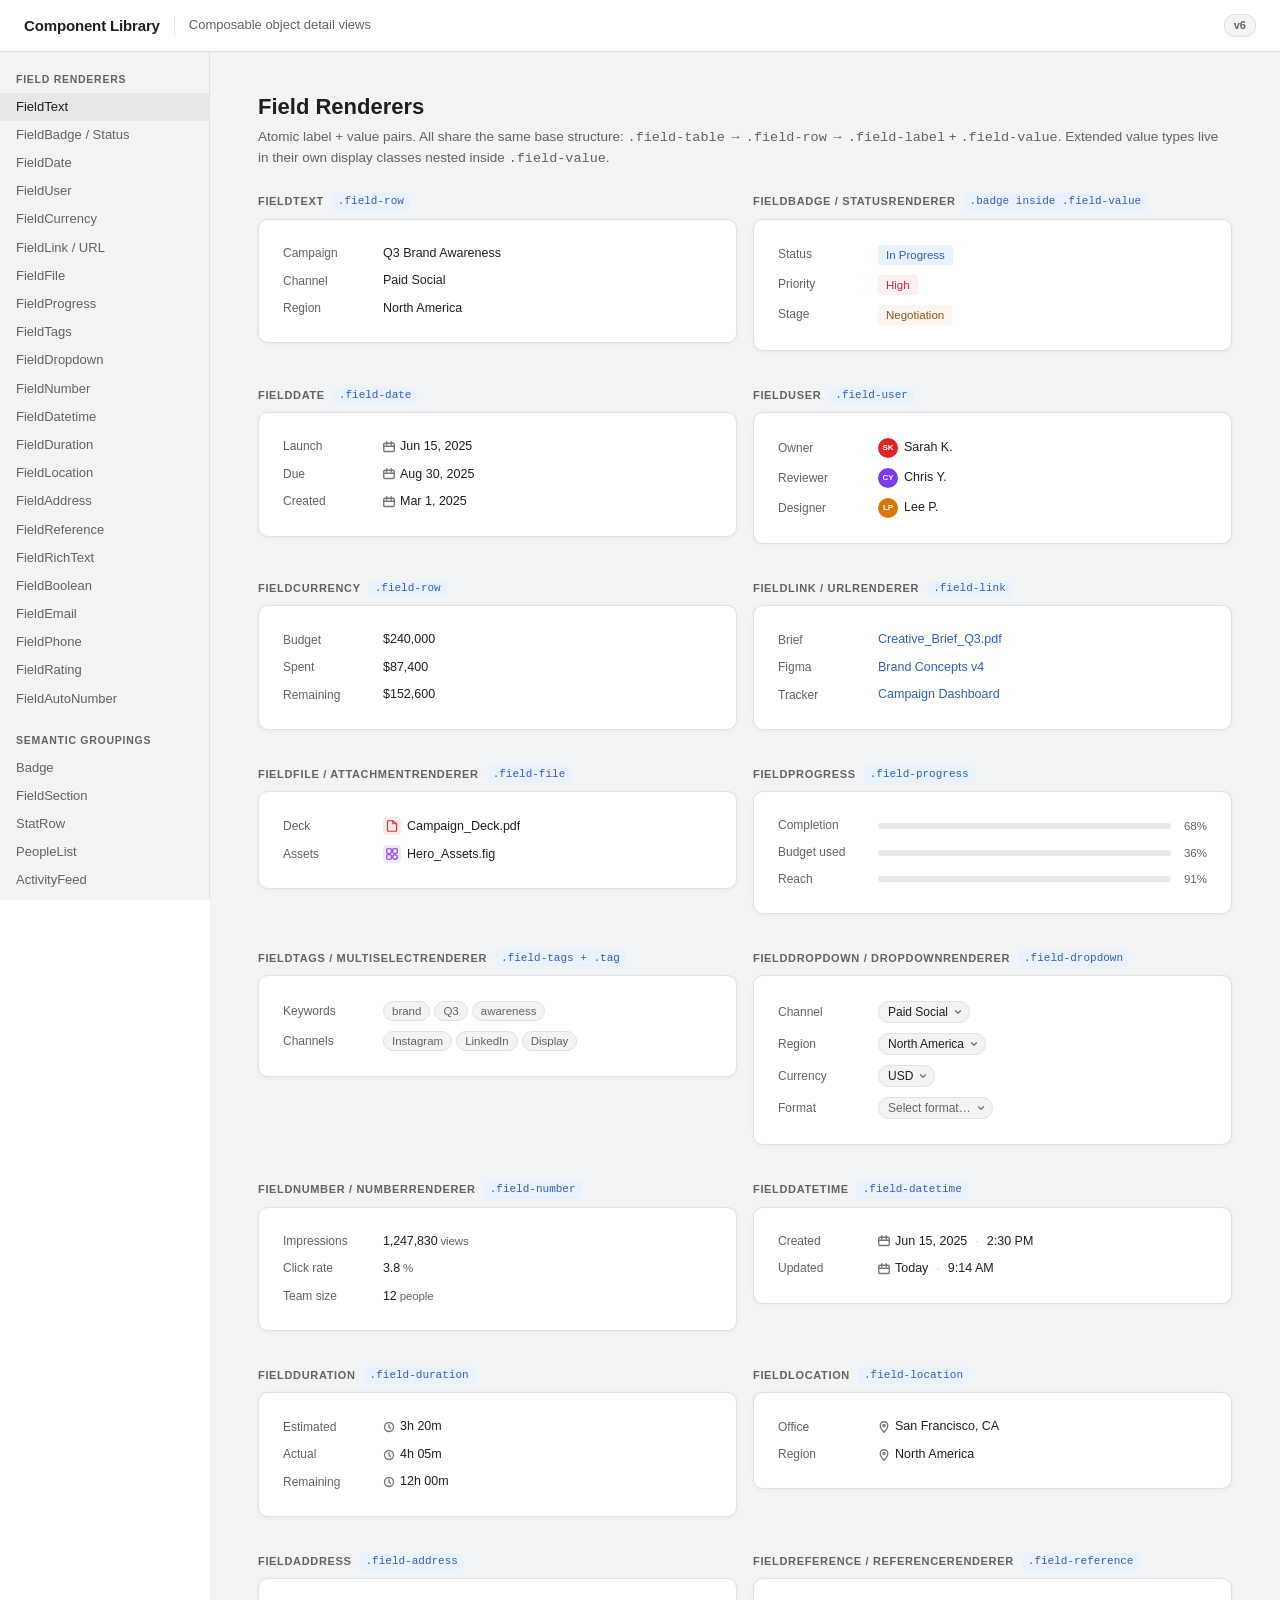
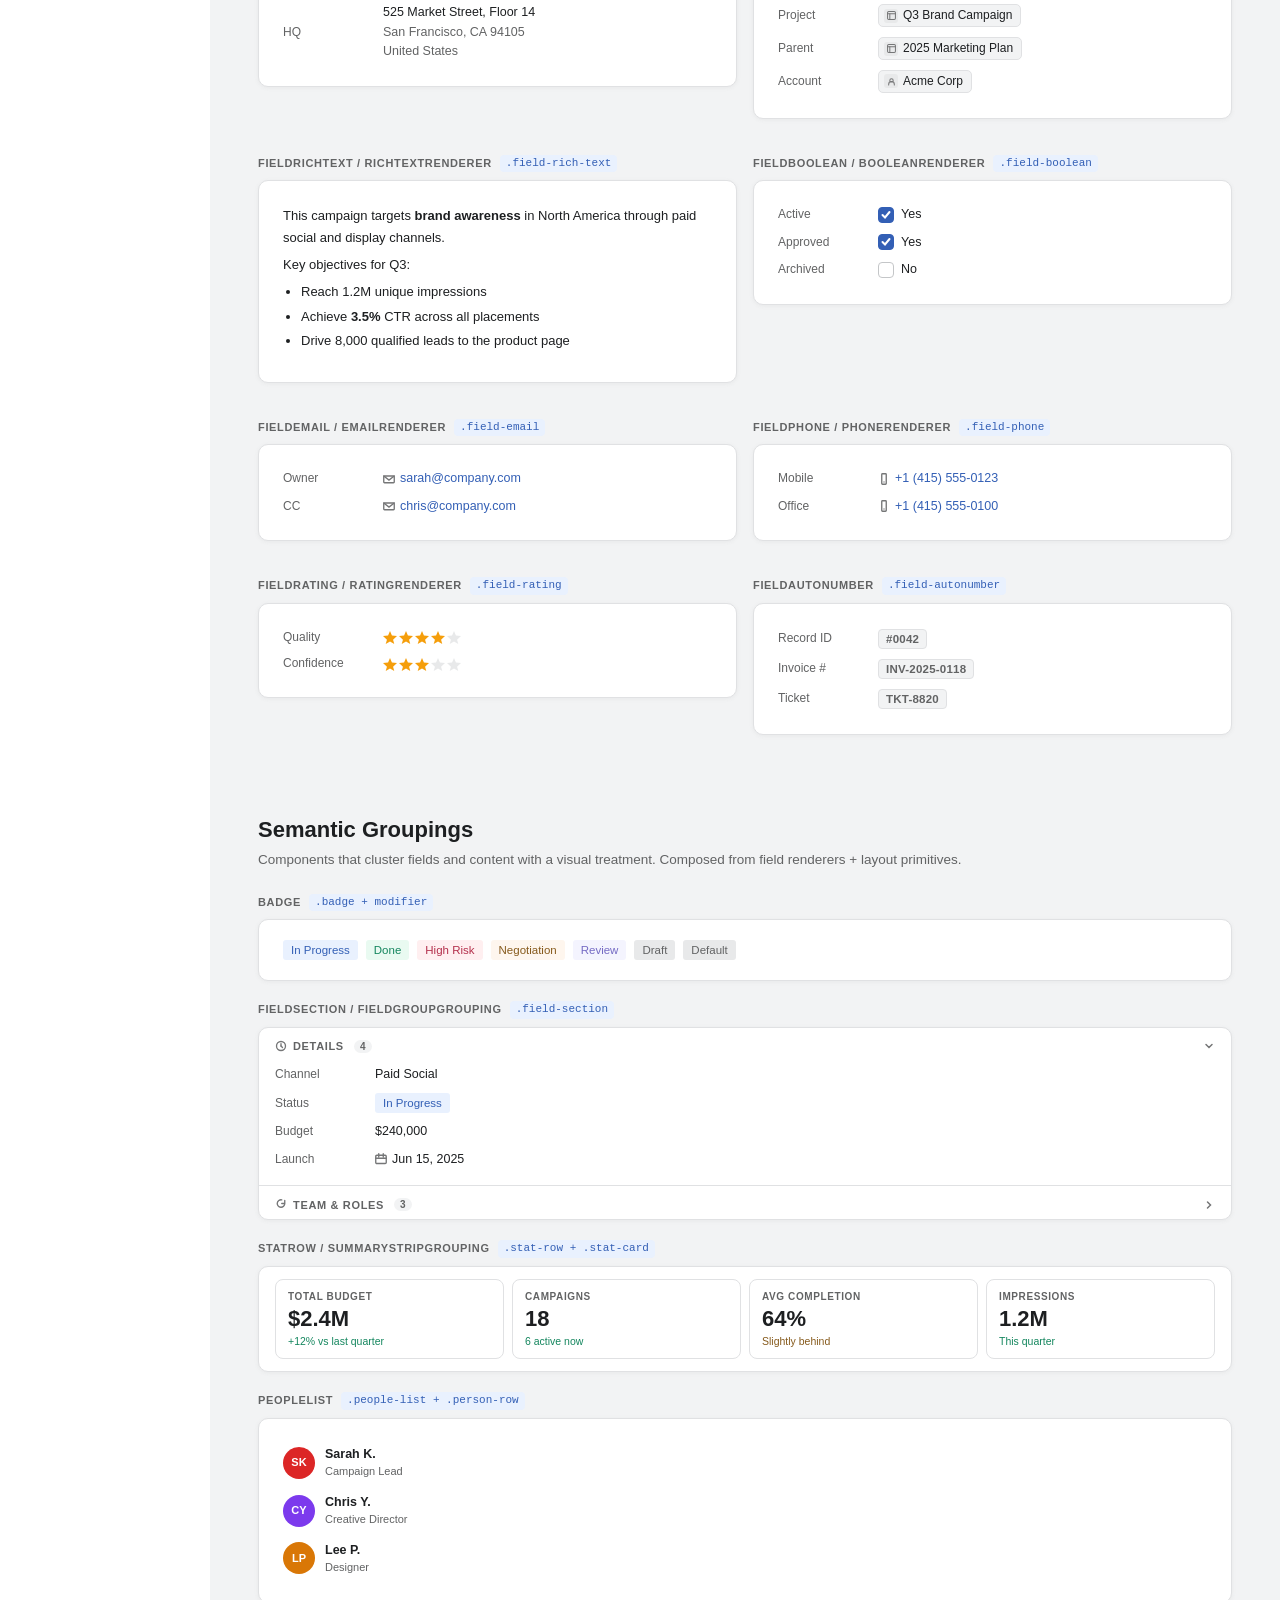
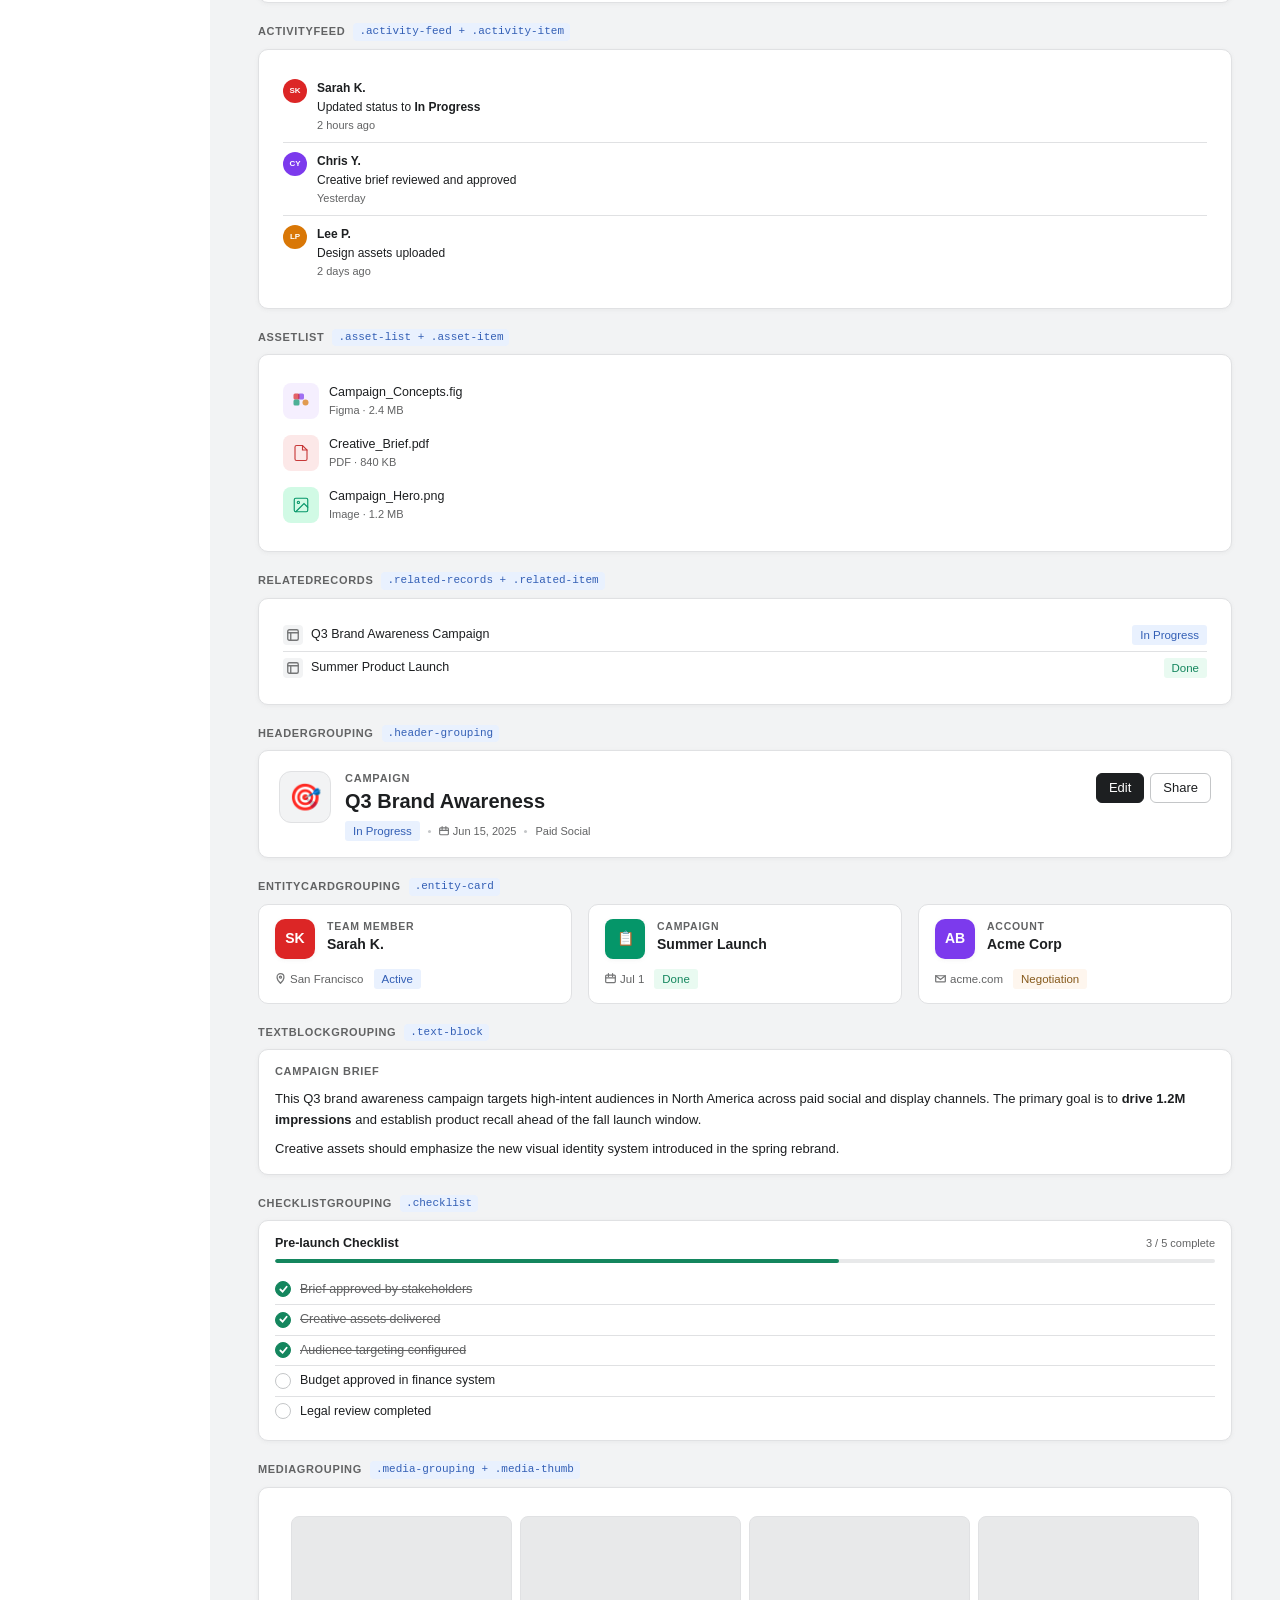
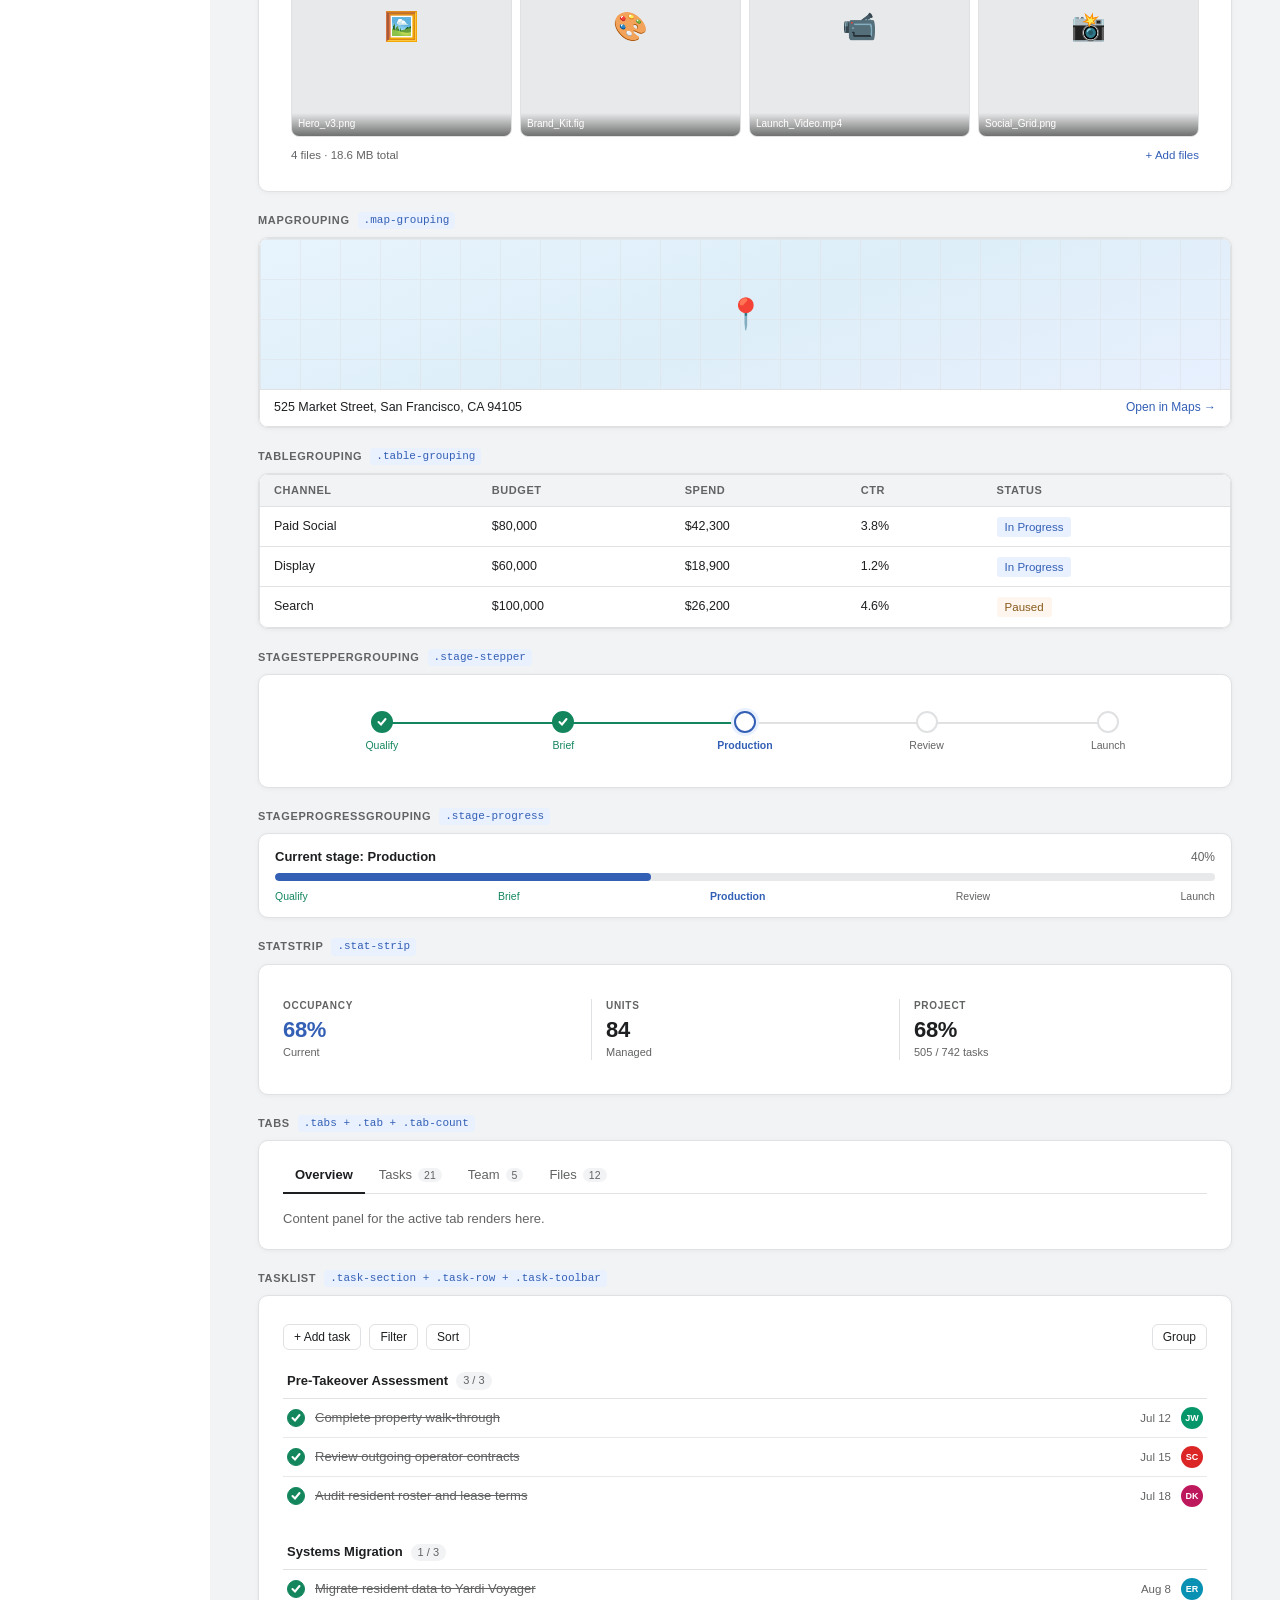
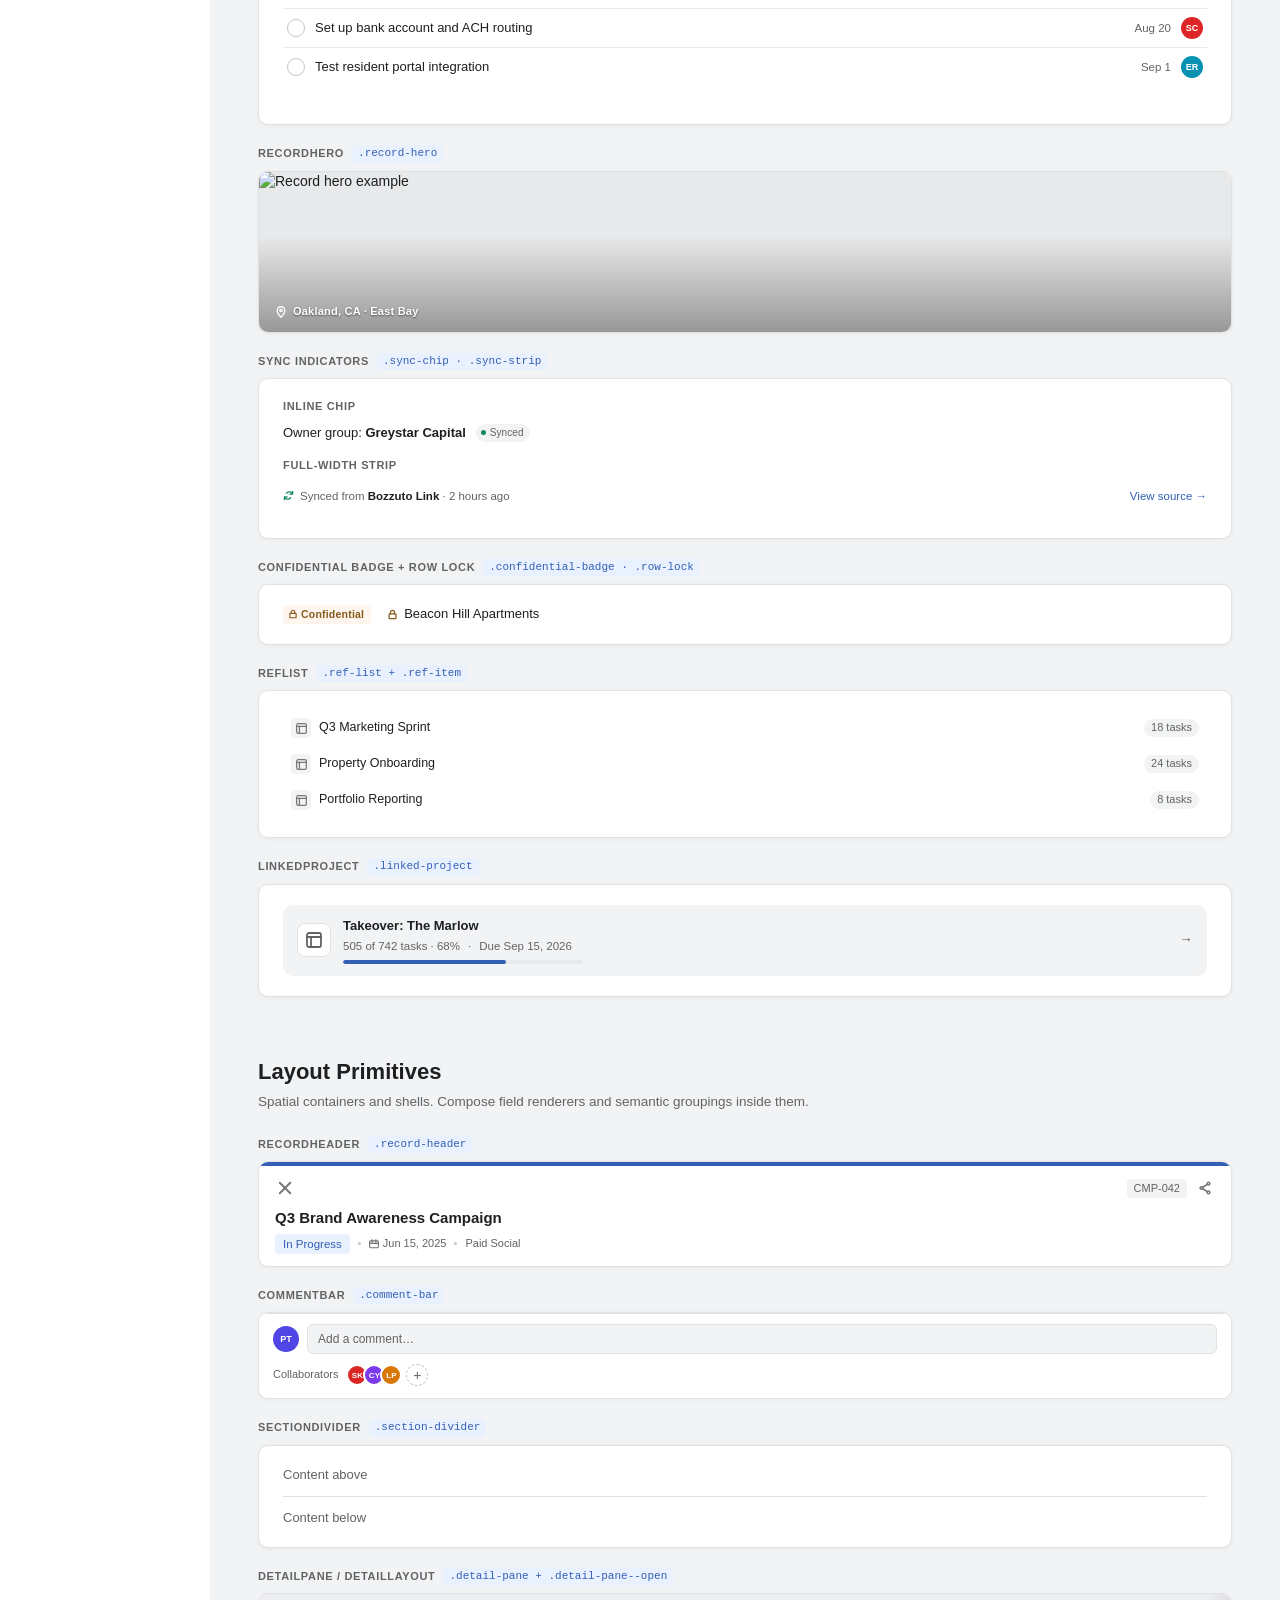
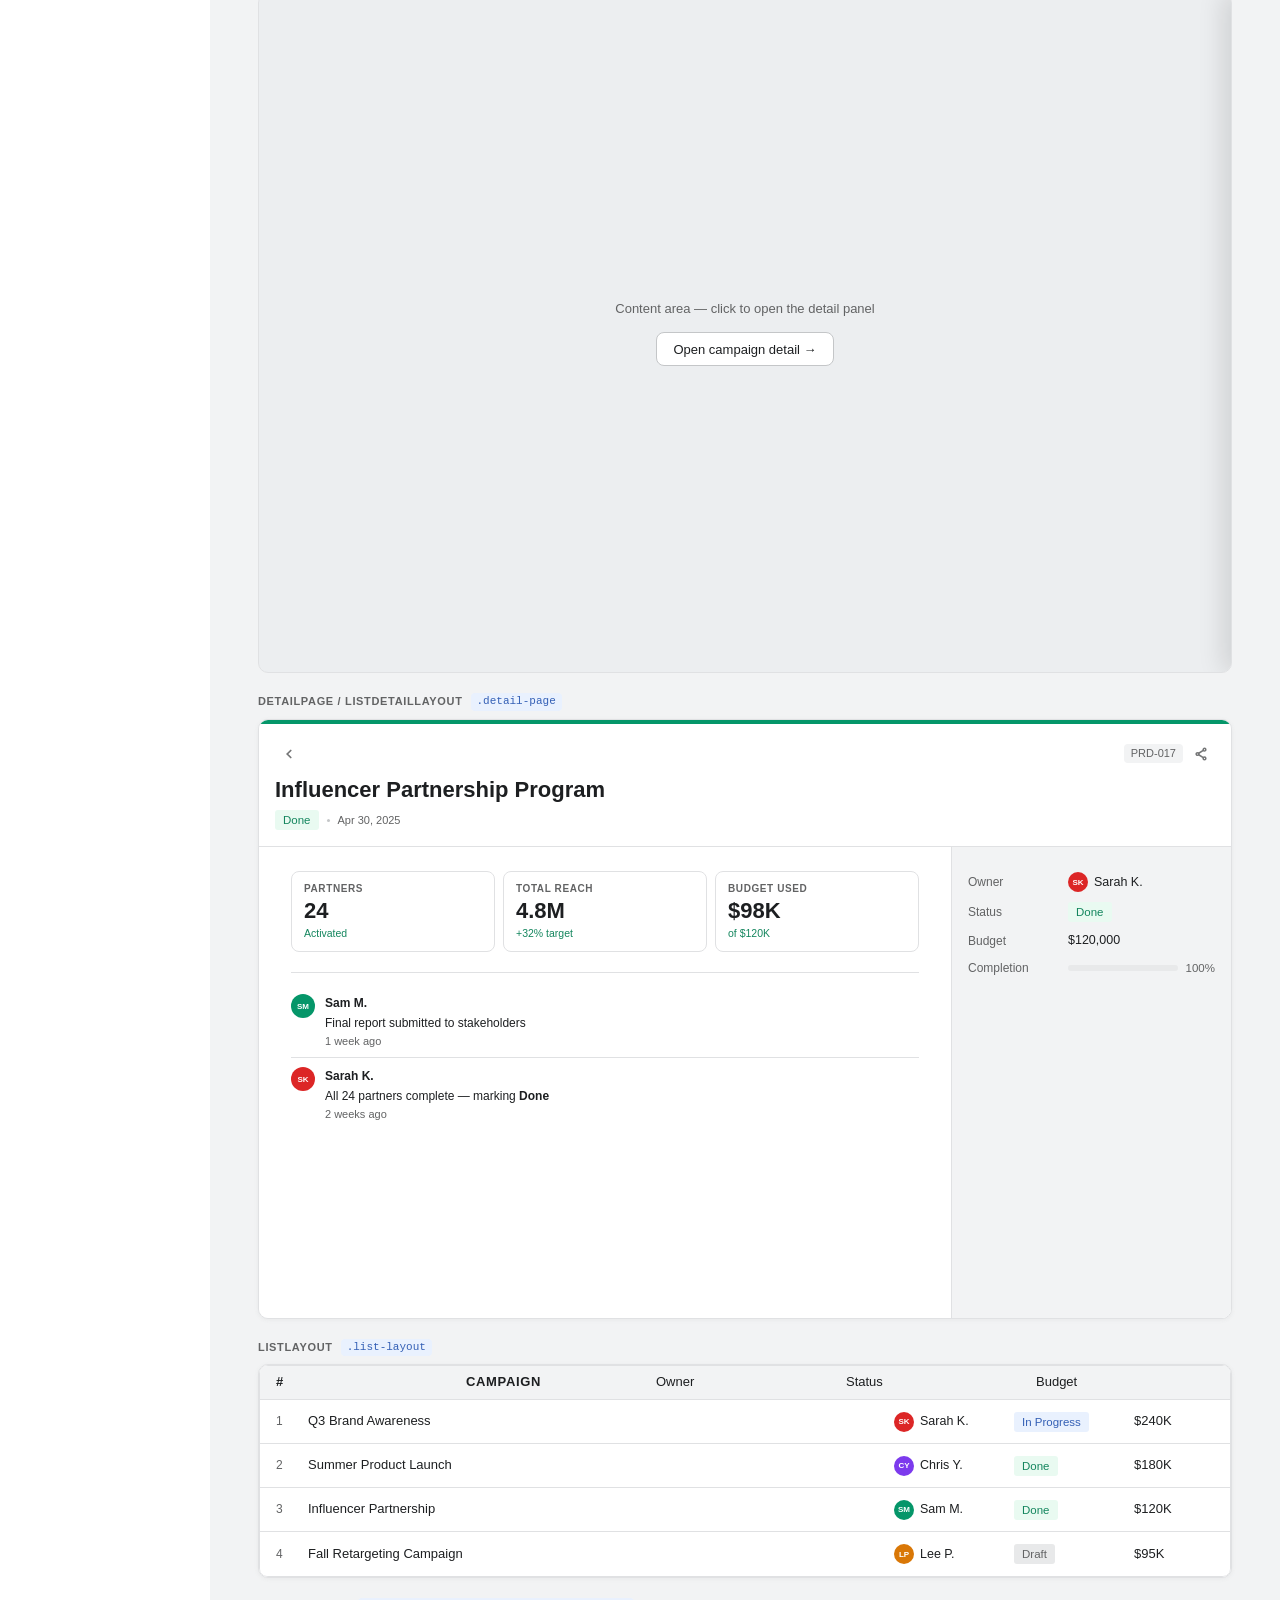
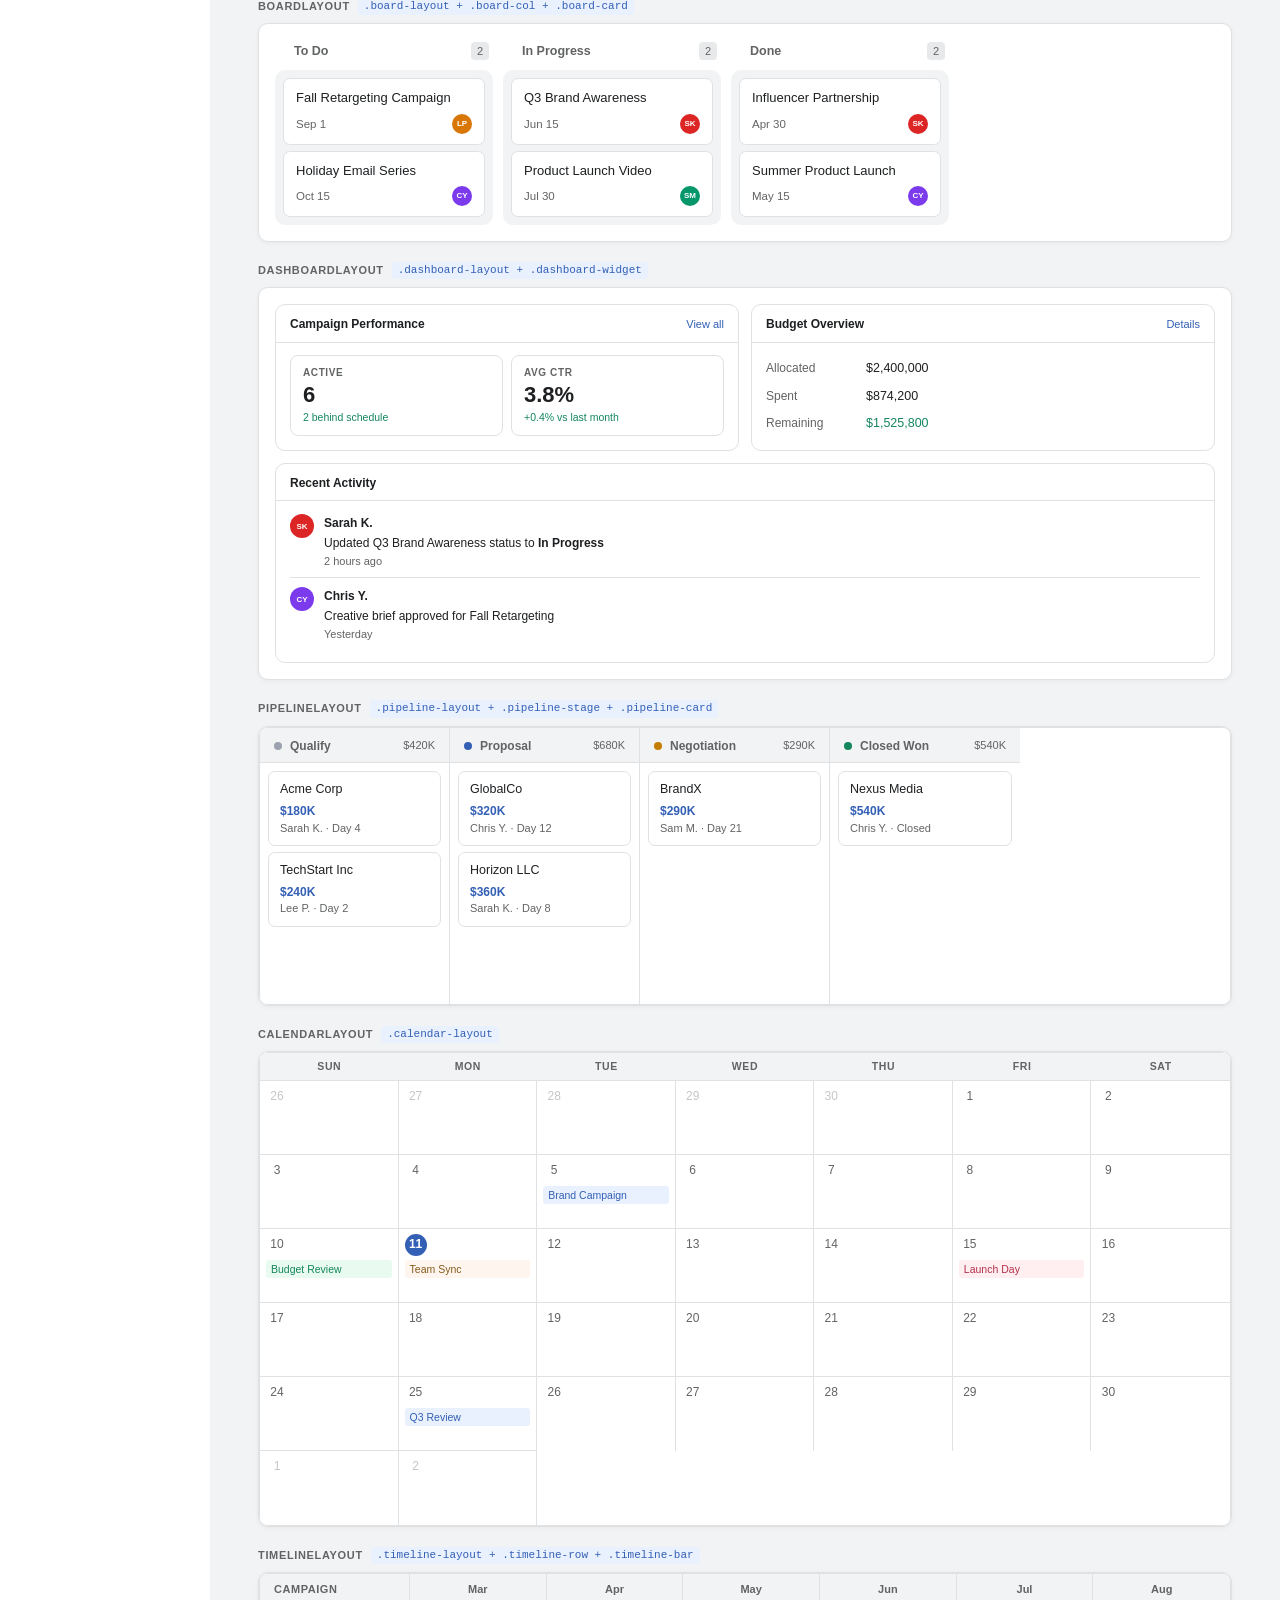
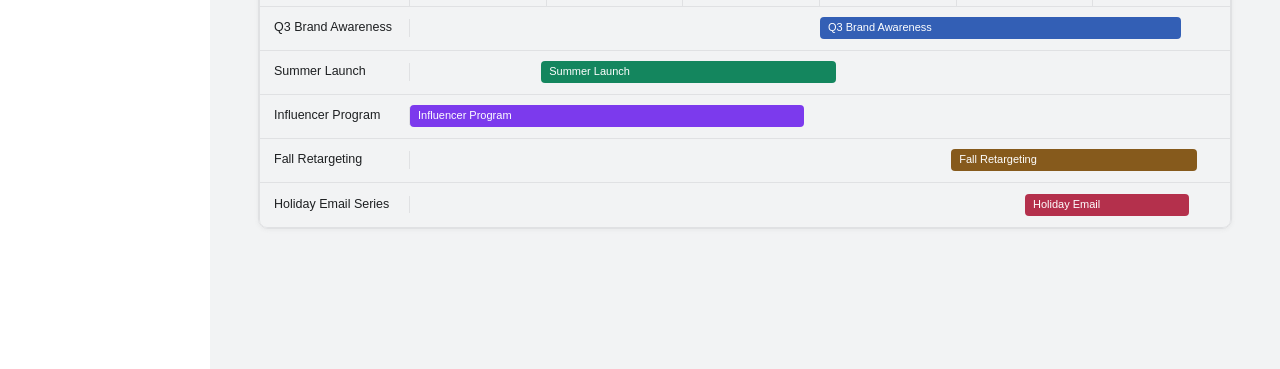
==== commit 13f03de6: "Adopt Asana authoritative design tokens Path 1 of the design-system alignment: replace tokens.css va" ====
--- a/index.html
+++ b/index.html
@@ -4,8 +4,8 @@
   <meta charset="UTF-8">
   <meta name="viewport" content="width=device-width, initial-scale=1.0">
   <title>Component Library</title>
-  <link rel="stylesheet" href="tokens.css?v=5">
-  <link rel="stylesheet" href="components.css?v=5">
+  <link rel="stylesheet" href="tokens.css?v=6">
+  <link rel="stylesheet" href="components.css?v=6">
   <style>
     /* ── Showcase chrome ─────────────────────────────────────────── */
     html { scroll-behavior: smooth; }
@@ -103,7 +103,7 @@
     <span class="sc-topbar-logo">Component Library</span>
     <div class="sc-topbar-sep"></div>
     <span class="sc-topbar-subtitle">Composable object detail views</span>
-    <span class="sc-topbar-chip">v5</span>
+    <span class="sc-topbar-chip">v6</span>
   </header>
 
   <div class="sc-layout">
--- a/tokens.css
+++ b/tokens.css
@@ -1,53 +1,161 @@
-/* v5 · object-detail-components — bump ./publish.sh whenever this file changes.
-   ── Asana design tokens (light mode) ─────────────────────────────────── */
+/* v6 · object-detail-components — bump ./publish.sh whenever this file changes.
+
+   ═══════════════════════════════════════════════════════════════════════
+   ASANA DESIGN TOKENS  (light mode · default palette)
+
+   Values sourced directly from Asana's internal style-dictionary output
+   at asana/web/ui/scss/tokens/color/**. See APB (Asana Prototype Builder)
+   src/design-system/generated/{colorTokens,spacingSizingTokens}.json for
+   the full 1,422-color + 36-spacing/sizing token set.
+
+   This file exposes the subset our components consume, plus backward-
+   compatible aliases (--bg, --badge-red-bg, etc.) so v5 consumers keep
+   working. Prefer the Asana-authoritative names in new code.
+   ═══════════════════════════════════════════════════════════════════════ */
+
 :root {
-  /* Surfaces */
-  --bg:               #ffffff;
-  --bg-medium:        #f2f3f4;
-  --bg-strong:        #e8e9ea;
-  --bg-hover:         rgba(37, 39, 40, 0.04);
-  --bg-active:        rgba(37, 39, 40, 0.07);
+  /* ── Surfaces ────────────────────────────────────────────────────────── */
+  --background-weak:            #ffffff;
+  --background-medium:          #f2f3f4;
+  --background-strong:          #e8e9ea;
+  --background-hover:           rgba(37, 39, 40, 0.03);
+  --background-active:          rgba(37, 39, 40, 0.06);
 
-  /* Text */
-  --text:             #1d1f21;
-  --text-weak:        #626364;
+  /* ── Text ────────────────────────────────────────────────────────────── */
+  --text:                       #1d1f21;
+  --text-weak:                  #626364;
+  --text-disabled:              #a9abad;
+  --text-foreground:            #ffffff;   /* on colored/inverted backgrounds */
 
-  /* Icons */
-  --icon:             #757677;
-  --icon-hover:       #1d1f21;
+  /* ── Icons ───────────────────────────────────────────────────────────── */
+  --icon:                       #757677;
+  --icon-hover:                 #1d1f21;
+  --icon-active:                #1d1f21;
+  --icon-disabled:              #a9abad;
 
-  /* Borders */
-  --border:           #e0e1e3;
-  --border-strong:    #c4c6c8;
+  /* ── Borders ─────────────────────────────────────────────────────────── */
+  --border:                     #e0e1e3;
+  --border-hover:               #a9abad;
+  --border-strong:              #c4c6c8;
+  --border-active:              #757677;
 
-  /* Shadows */
-  --shadow-sm:        0px 1px 4px 0px rgba(117, 118, 119, 0.08);
-  --shadow-md:        0px 3px 8px 0px rgba(117, 118, 119, 0.14);
-  --shadow-lg:        0px 6px 12px 0px rgba(117, 118, 119, 0.16);
+  /* ── Primary (blue) ──────────────────────────────────────────────────── */
+  --primary-text:               #335fb5;
+  --primary-text-hover:         #294e96;
+  --primary-background-strong:  #4273d1;
+  --primary-border:             #335fb5;
+  --primary-icon:               #335fb5;
 
-  /* Interactive */
-  --link:             #335fb5;
-  --success-bg:       #e9faf1;
-  --success-text:     #14865e;
+  /* ── Selected (blue variant used on interactive/active surfaces) ─────── */
+  --selected-background:        #e9f1fe;
+  --selected-background-hover:  #e1ebfc;
+  --selected-background-active: #d3e2fc;
+  --selected-border:            #335fb5;
+  --selected-text:              #335fb5;
 
-  /* Badge palette */
-  --badge-red-bg:      #fce8e8;
-  --badge-red-text:    #c73838;
-  --badge-green-bg:    #d1fae5;
-  --badge-green-text:  #14865e;
-  --badge-blue-bg:     #e8f0fe;
-  --badge-blue-text:   #335fb5;
-  --badge-yellow-bg:   #fff1c2;
-  --badge-yellow-text: #c47c00;
-  --badge-purple-bg:   #f3e8ff;
-  --badge-purple-text: #7c3aed;
+  /* ── Success (green) ─────────────────────────────────────────────────── */
+  --success-background:         #e9faf1;
+  --success-background-hover:   #d7f1e3;
+  --success-background-strong:  #5da182;
+  --success-border:             #8bc3a7;
+  --success-text:               #14865e;
+  --success-text-hover:         #0d714f;
+  --success-icon:               #5da182;
 
-  /* Motion */
-  --duration:  200ms;
-  --ease:      cubic-bezier(0.05, 0.4, 0.2, 1);
+  /* ── Warning (yellow / orange) ───────────────────────────────────────── */
+  --warning-background:         #fef6ee;
+  --warning-background-hover:   #feedd9;
+  --warning-background-strong:  #ecbd85;
+  --warning-border:             #ecbd85;
+  --warning-text:               #865a1c;
+  --warning-text-hover:         #6b4a1d;
+  --warning-icon:               #b37d35;
 
-  /* Layout — override in a consuming app to change the DetailPane width */
-  --detail-pane-width: 480px;
+  /* ── Danger (red) ────────────────────────────────────────────────────── */
+  --danger-background:          #ffeff0;
+  --danger-background-hover:    #ffe4e6;
+  --danger-background-strong:   #d43d5d;
+  --danger-border:              #f1a2aa;
+  --danger-text:                #b4304c;
+  --danger-text-hover:          #981f3c;
+  --danger-icon:                #e35a71;
+
+  /* ── Beta (purple) ───────────────────────────────────────────────────── */
+  --beta-background:            #f4f4fe;
+  --beta-background-hover:      #e8e8fb;
+  --beta-background-strong:     #756bc4;
+  --beta-border:                #9187eb;
+  --beta-text:                  #756bc4;
+  --beta-text-hover:            #6159a2;
+  --beta-icon:                  #9187eb;
+
+  /* ── Shadows (Asana small / medium / large) ──────────────────────────── */
+  --shadow-sm:  0px 1px 4px  0px rgba(117, 118, 119, 0.08);
+  --shadow-md:  0px 3px 8px  0px rgba(117, 118, 119, 0.10);
+  --shadow-lg:  0px 6px 12px 0px rgba(117, 118, 119, 0.12);
+
+  /* ── Motion ──────────────────────────────────────────────────────────── */
+  --duration:                   200ms;
+  --ease:                       cubic-bezier(0.05, 0.4, 0.2, 1);
+
+  /* ── Spacing scale (Asana: spacing-0 through spacing-80) ─────────────── */
+  --spacing-0:    0px;
+  --spacing-4:    4px;
+  --spacing-8:    8px;
+  --spacing-12:  12px;
+  --spacing-16:  16px;
+  --spacing-24:  24px;
+  --spacing-32:  32px;
+  --spacing-48:  48px;
+  --spacing-64:  64px;
+  --spacing-80:  80px;
+
+  /* ── Sizing scale (Asana: sizing-12 through sizing-120) ──────────────── */
+  --sizing-12:   12px;
+  --sizing-16:   16px;
+  --sizing-20:   20px;
+  --sizing-24:   24px;
+  --sizing-28:   28px;
+  --sizing-32:   32px;
+  --sizing-36:   36px;
+  --sizing-40:   40px;
+  --sizing-48:   48px;
+  --sizing-56:   56px;
+  --sizing-64:   64px;
+  --sizing-72:   72px;
+  --sizing-80:   80px;
+  --sizing-96:   96px;
+  --sizing-120: 120px;
+
+  /* ── Layout ──────────────────────────────────────────────────────────── */
+  --detail-pane-width:          480px;
+
+
+  /* ══════════════════════════════════════════════════════════════════════
+     BACKWARD-COMPATIBLE ALIASES  (v5 and earlier consumer names)
+
+     These forward to the Asana-authoritative tokens above. Prefer the
+     Asana names when writing new code; keep these until every consumer
+     migrates.
+     ══════════════════════════════════════════════════════════════════════ */
+
+  --bg:                var(--background-weak);
+  --bg-medium:         var(--background-medium);
+  --bg-strong:         var(--background-strong);
+  --bg-hover:          var(--background-hover);
+  --bg-active:         var(--background-active);
+  --link:              var(--primary-text);
+
+  --badge-red-bg:      var(--danger-background);
+  --badge-red-text:    var(--danger-text);
+  --badge-green-bg:    var(--success-background);
+  --badge-green-text:  var(--success-text);
+  --badge-blue-bg:     var(--selected-background);
+  --badge-blue-text:   var(--selected-text);
+  --badge-yellow-bg:   var(--warning-background);
+  --badge-yellow-text: var(--warning-text);
+  --badge-purple-bg:   var(--beta-background);
+  --badge-purple-text: var(--beta-text);
 }
 
 *, *::before, *::after { box-sizing: border-box; margin: 0; padding: 0; }
@@ -57,6 +165,6 @@
                'Helvetica Neue', Arial, sans-serif;
   font-size: 14px;
   color: var(--text);
-  background: var(--bg);
+  background: var(--background-weak);
   line-height: 1.4;
 }
--- a/components.css
+++ b/components.css
@@ -1,4 +1,4 @@
-/* v5 · object-detail-components — bump ./publish.sh whenever this file changes.
+/* v6 · object-detail-components — bump ./publish.sh whenever this file changes.
 
    ═══════════════════════════════════════════════════════════════════════
    COMPONENT LIBRARY — composable object detail views
